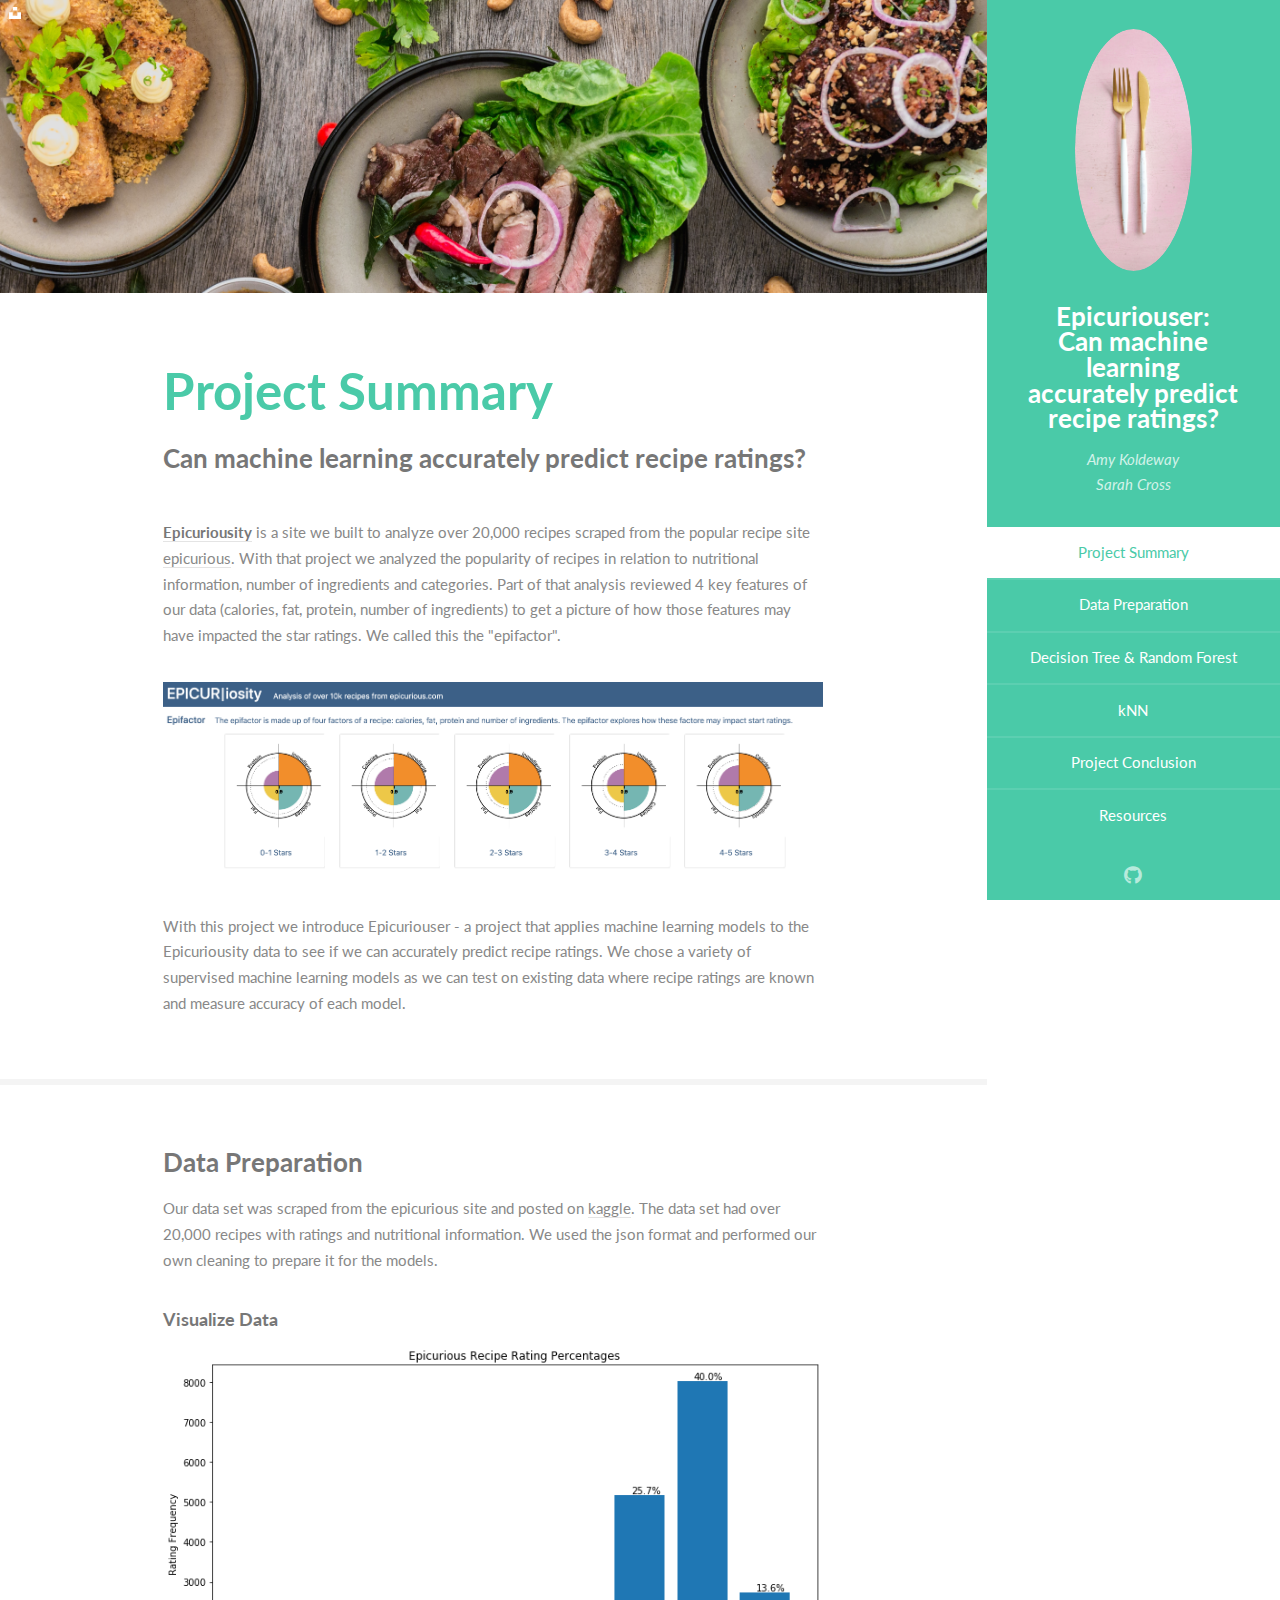
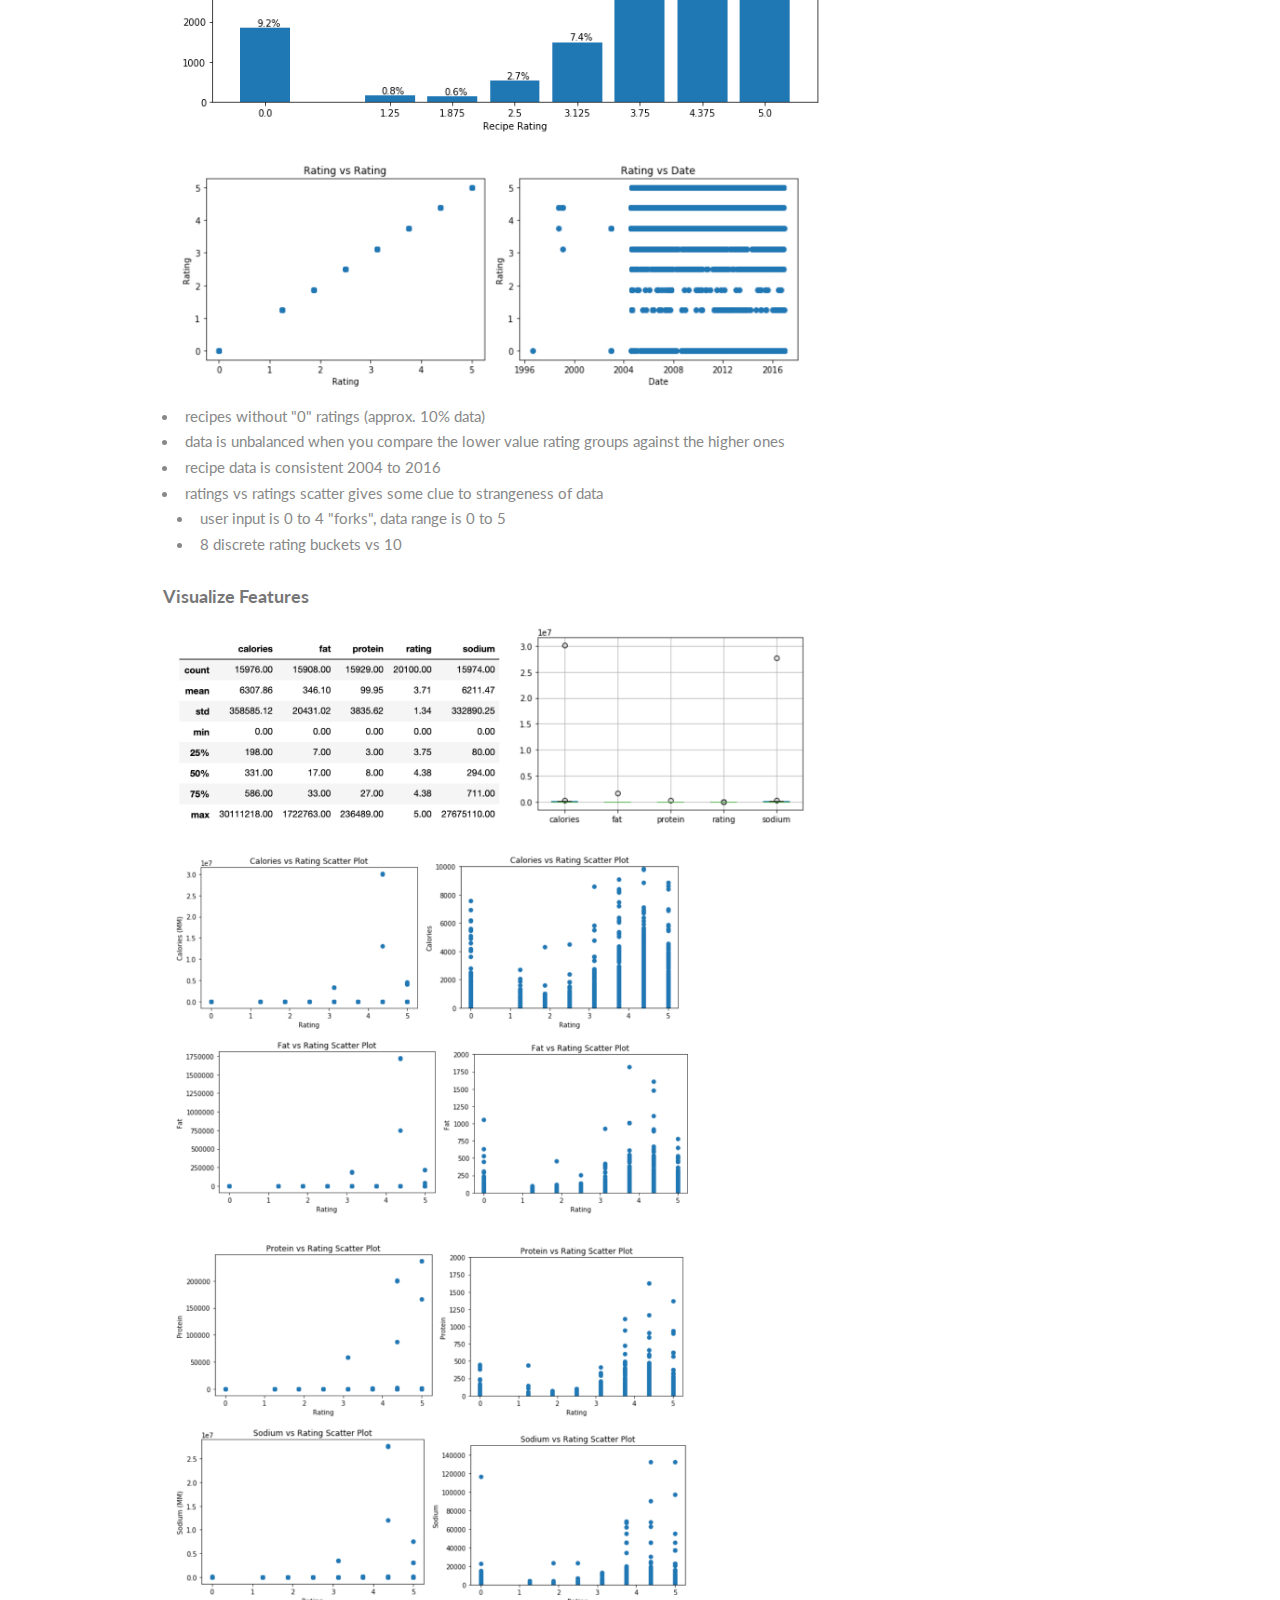
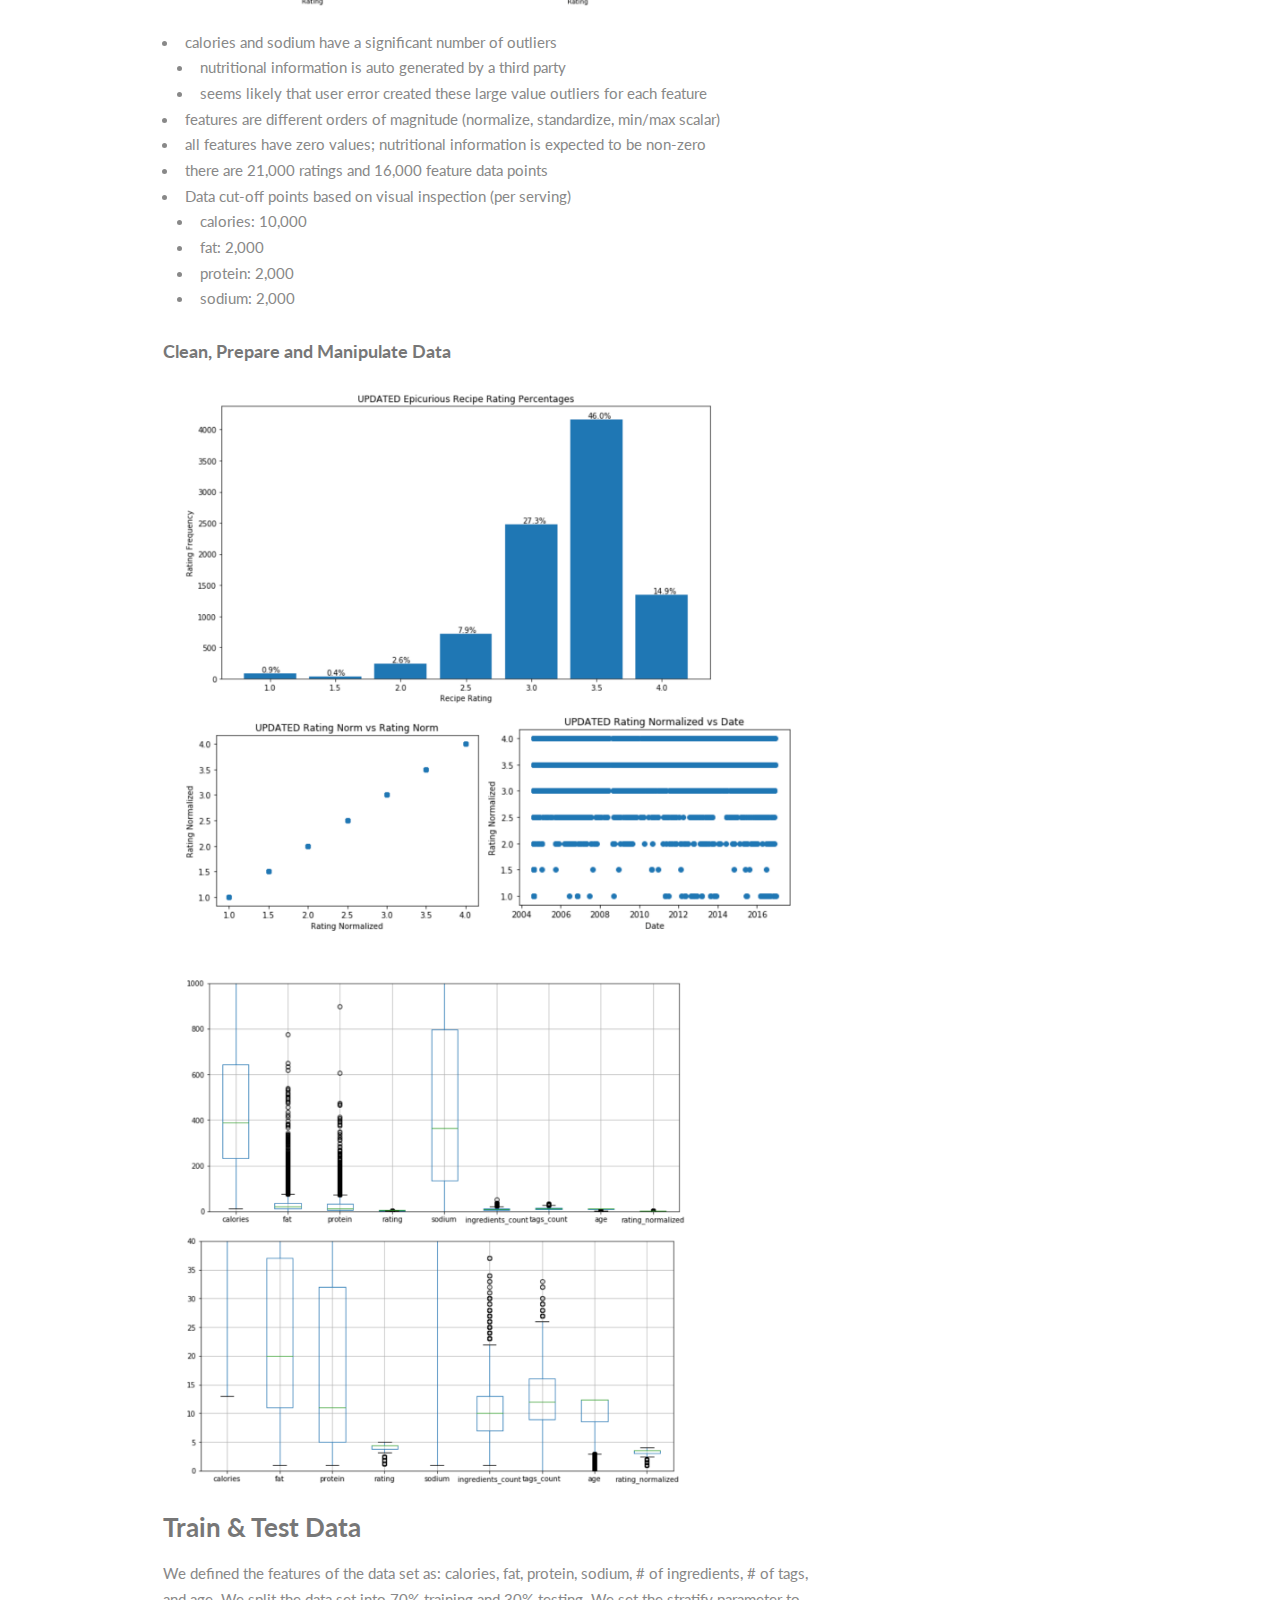
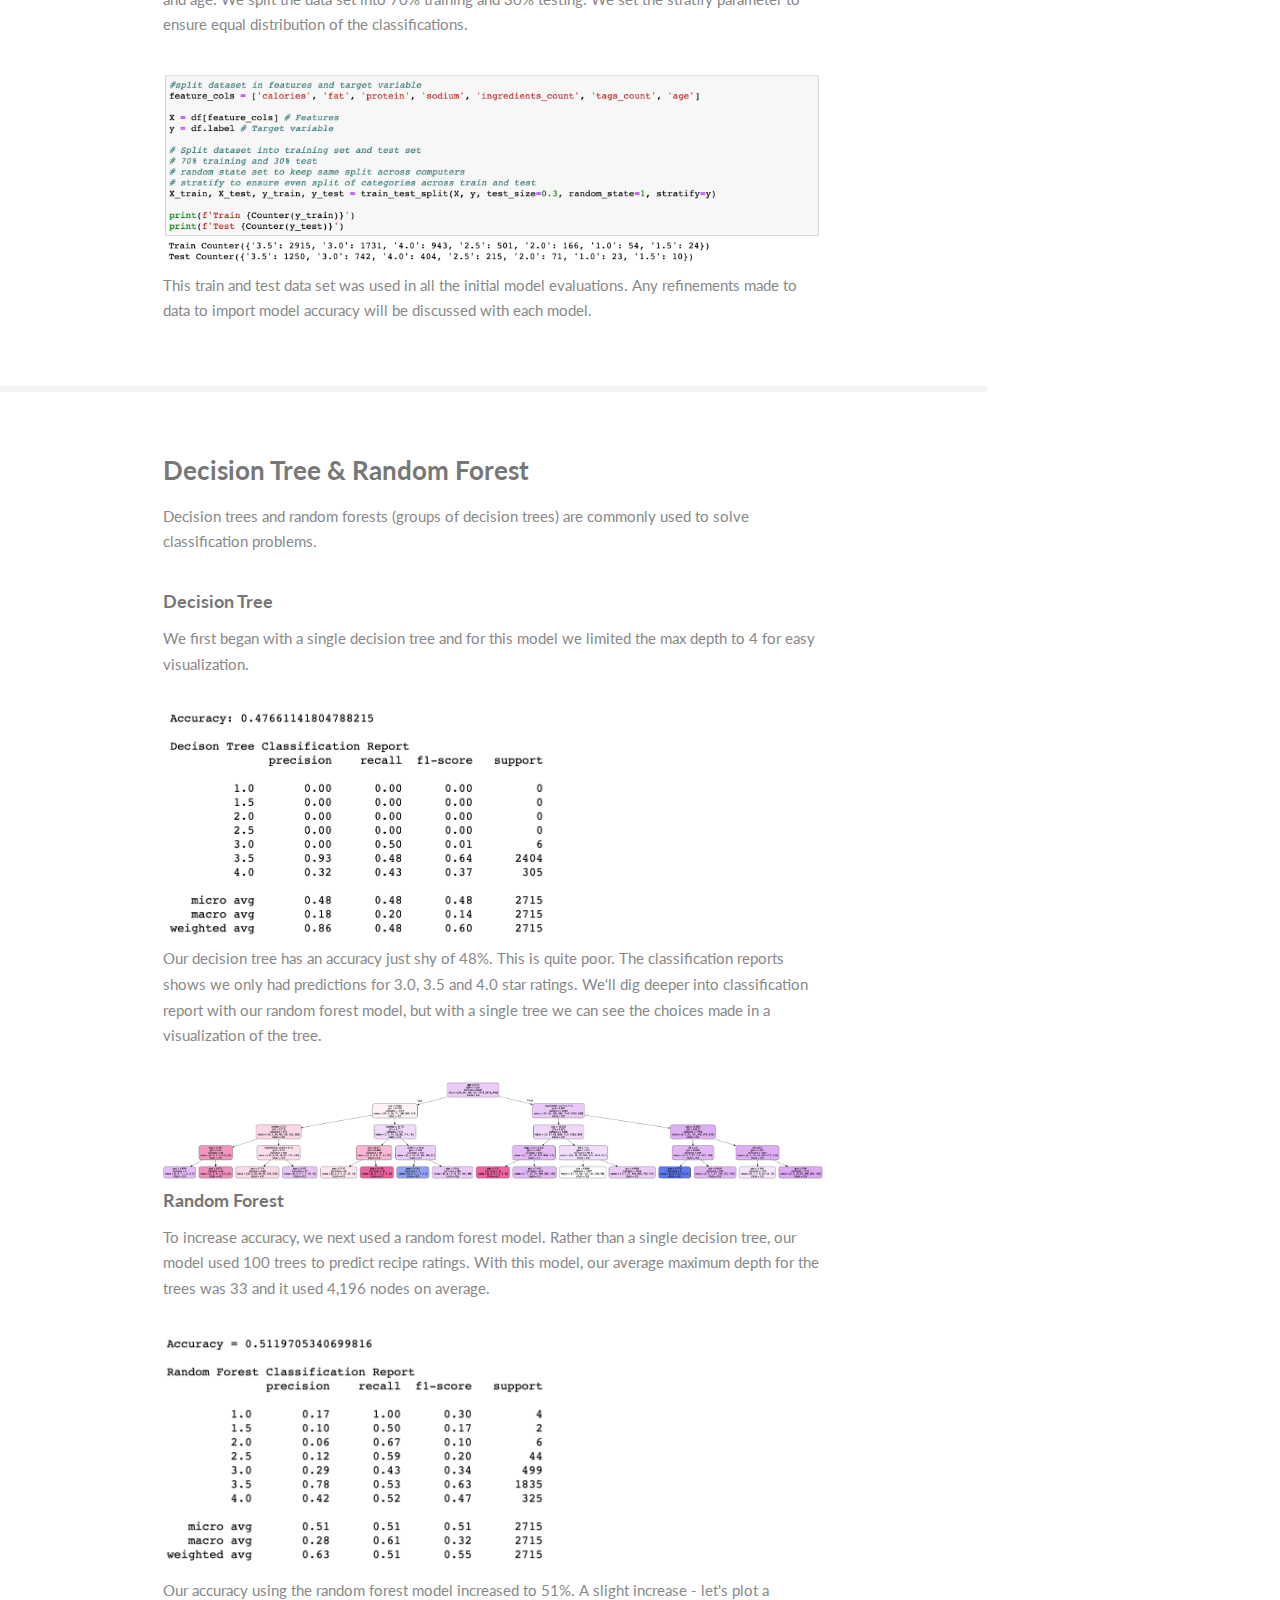
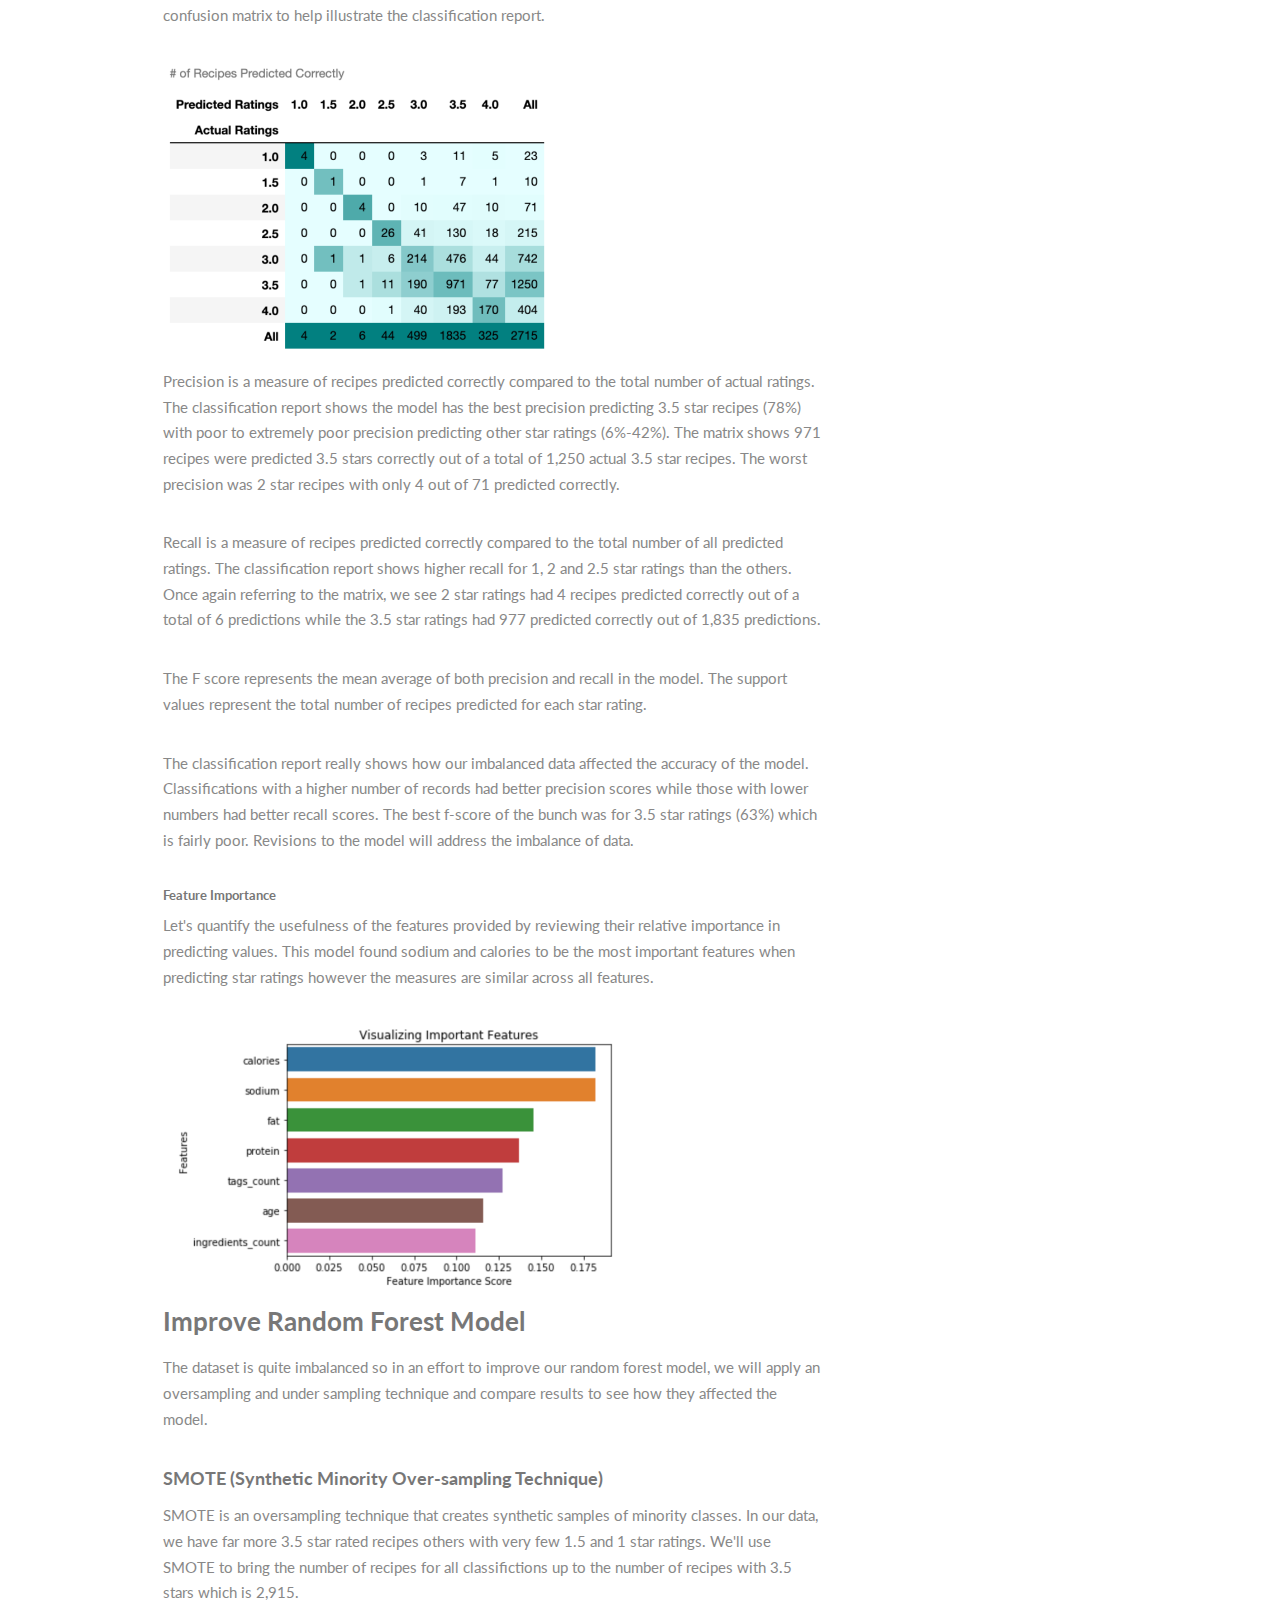
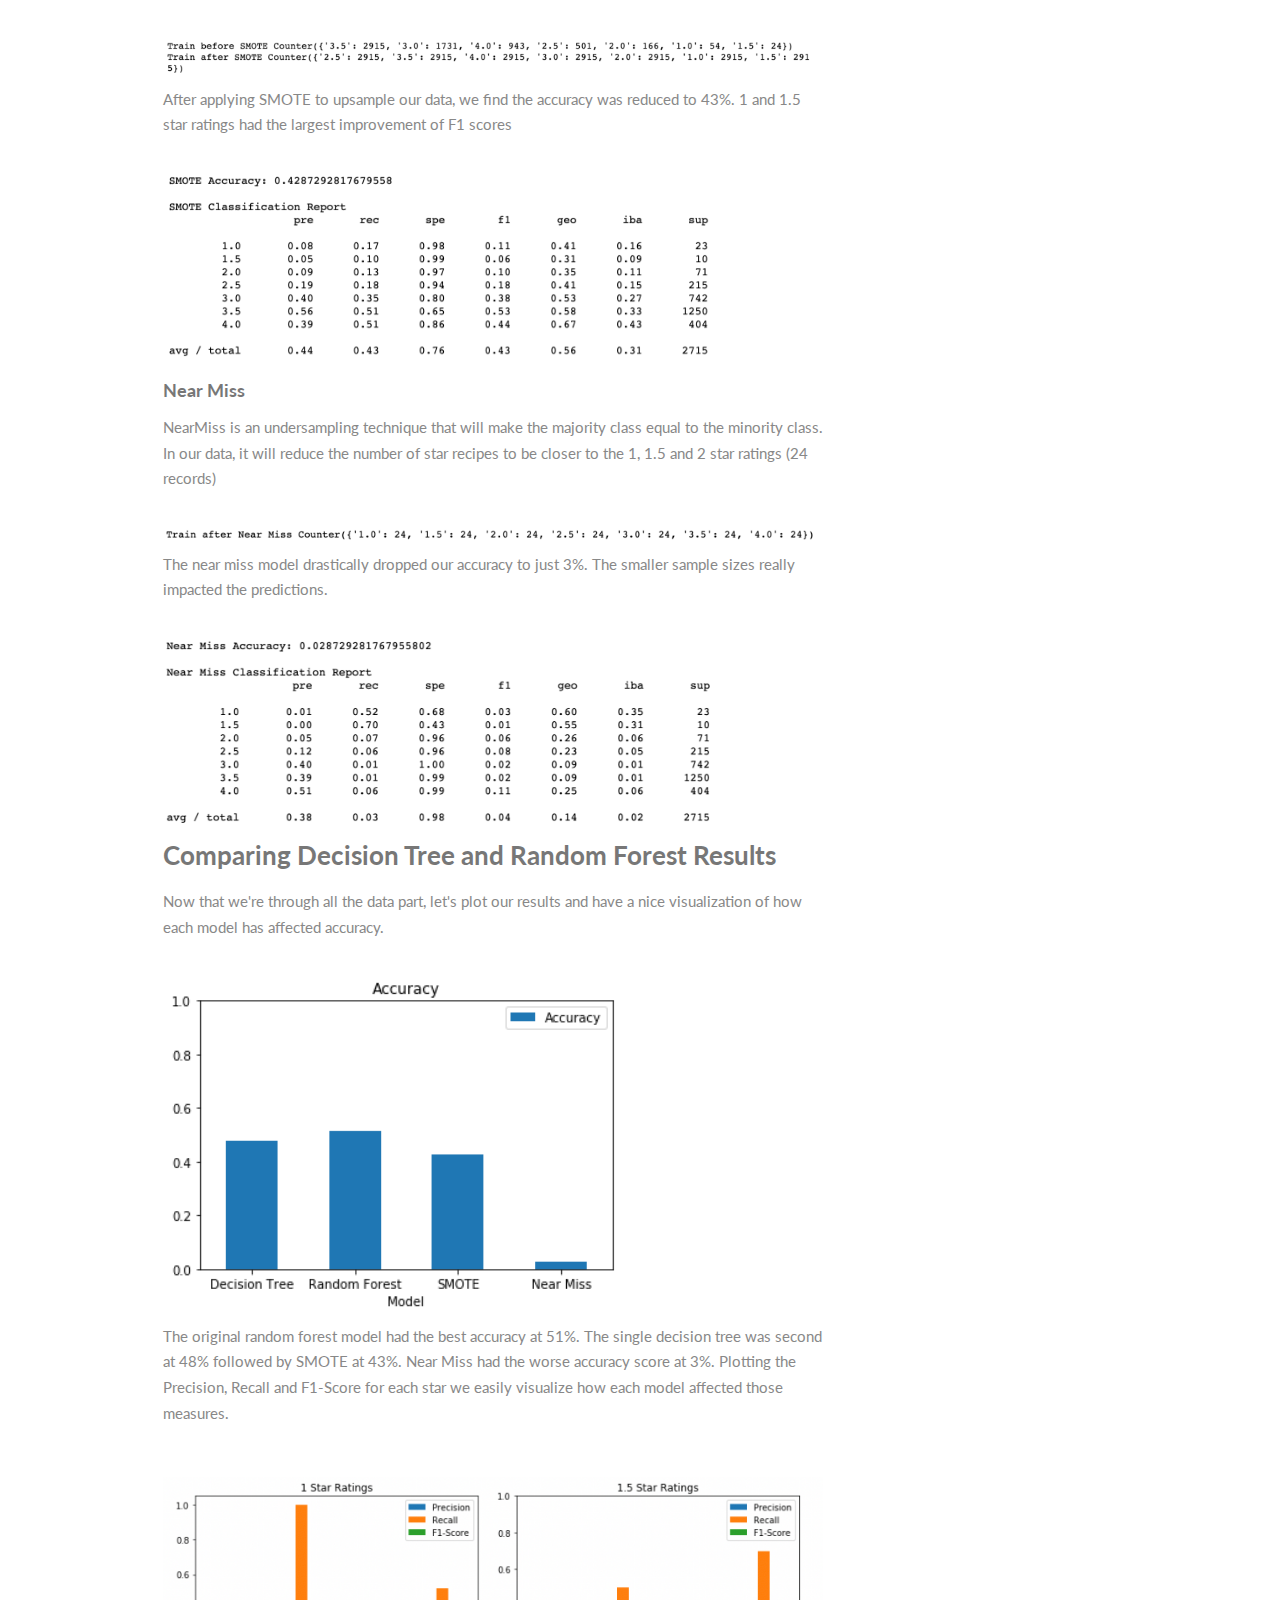
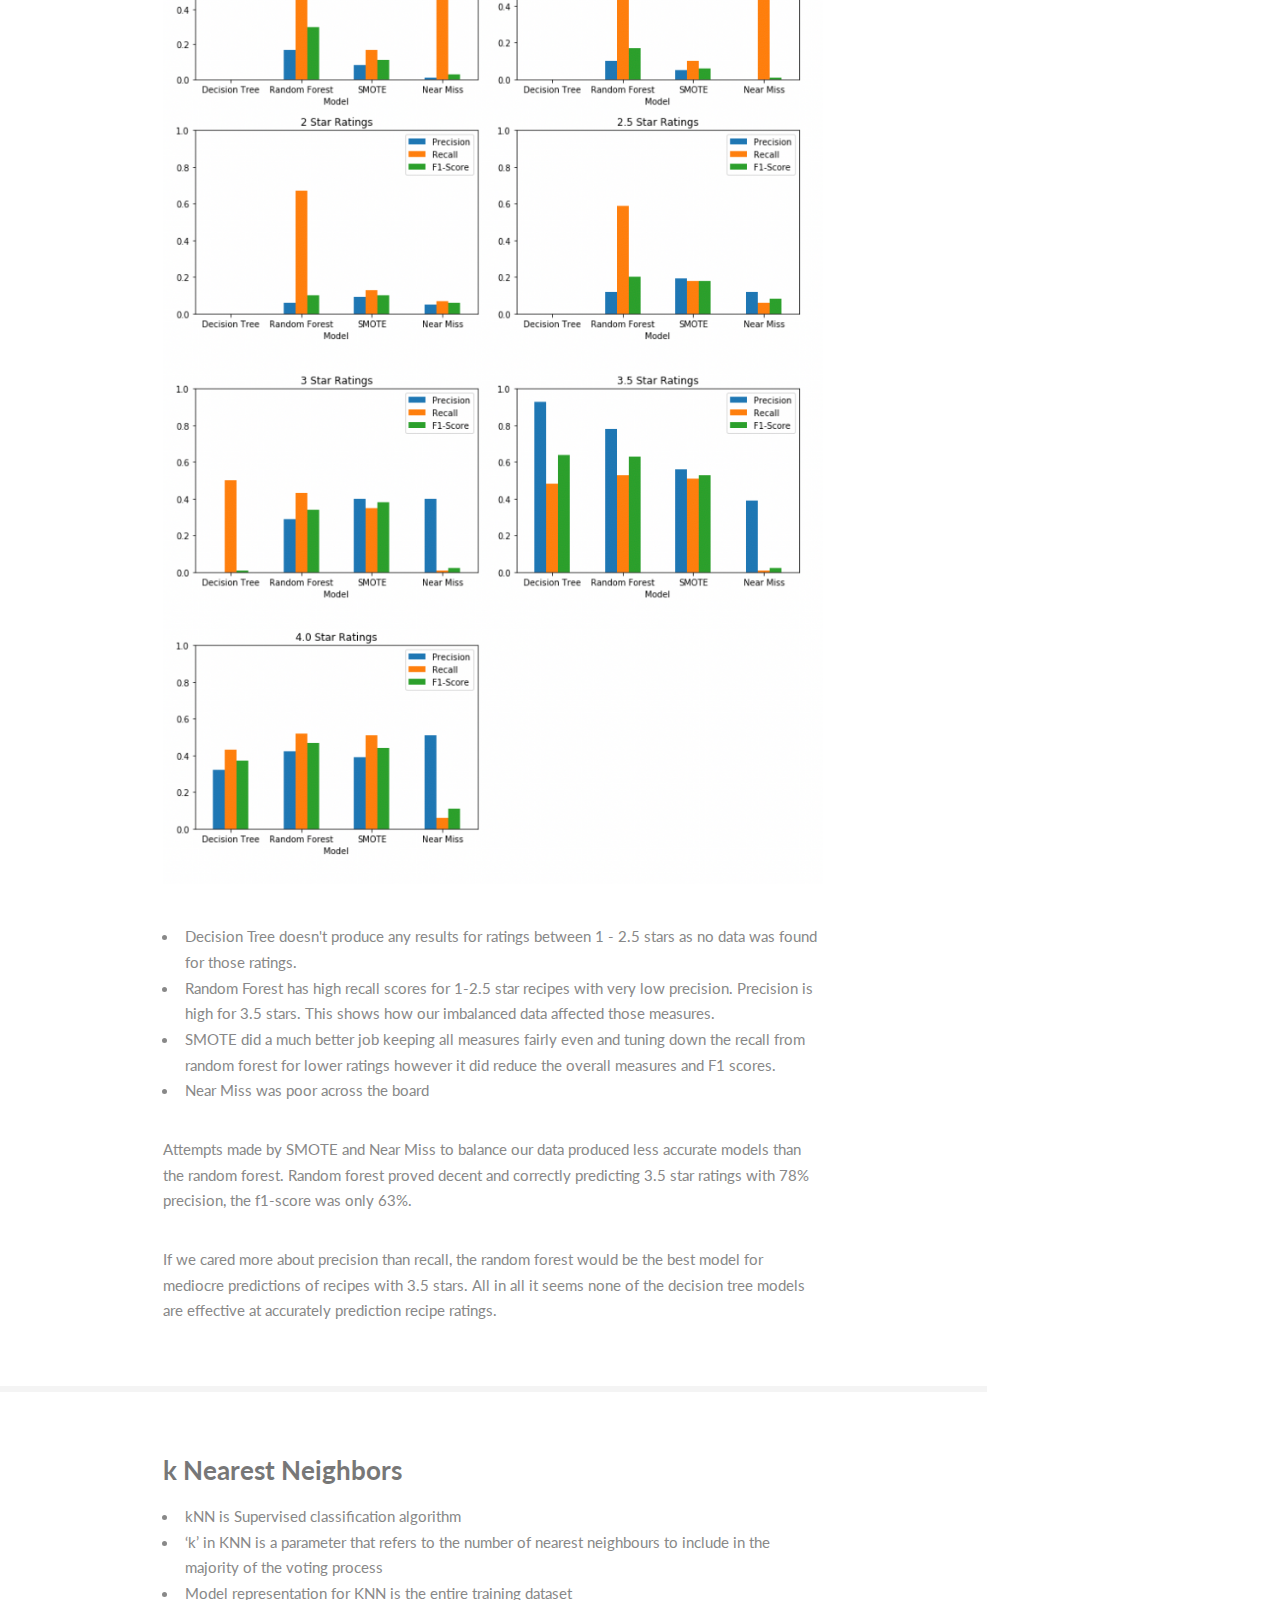
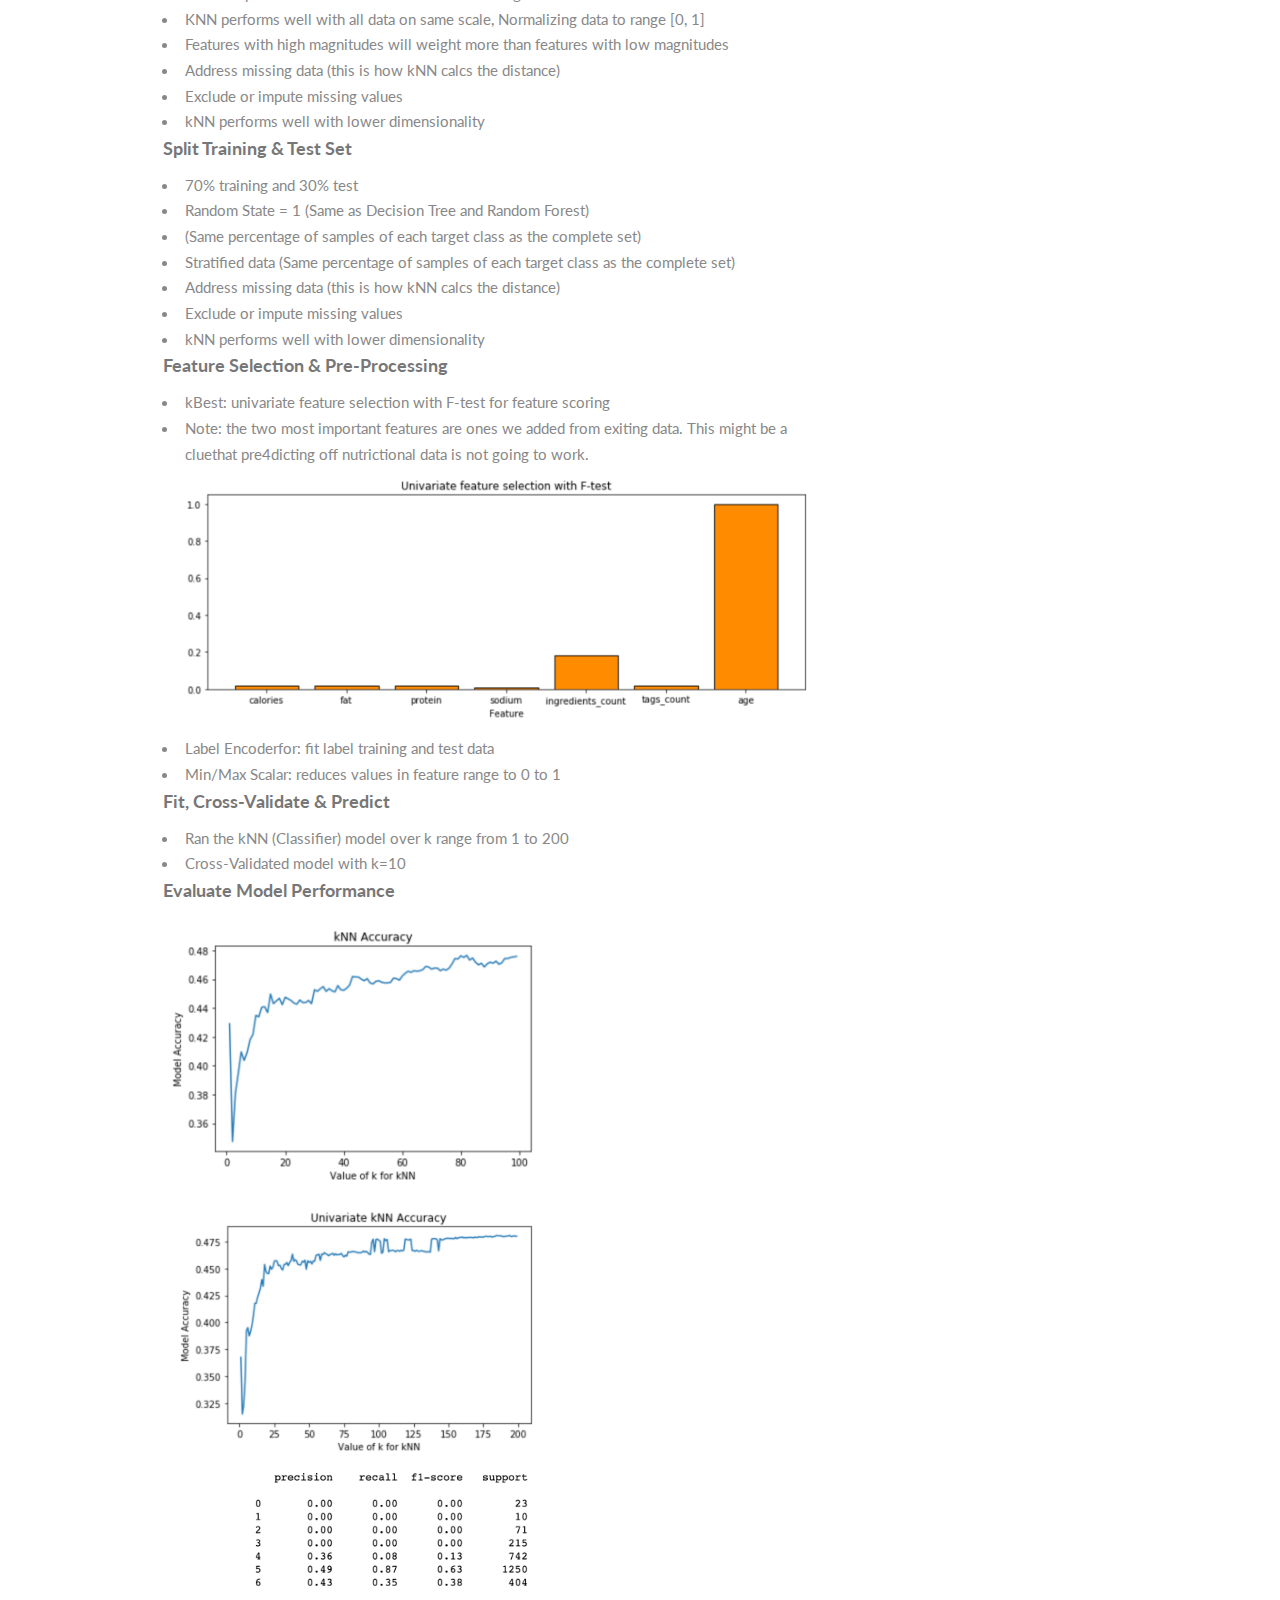
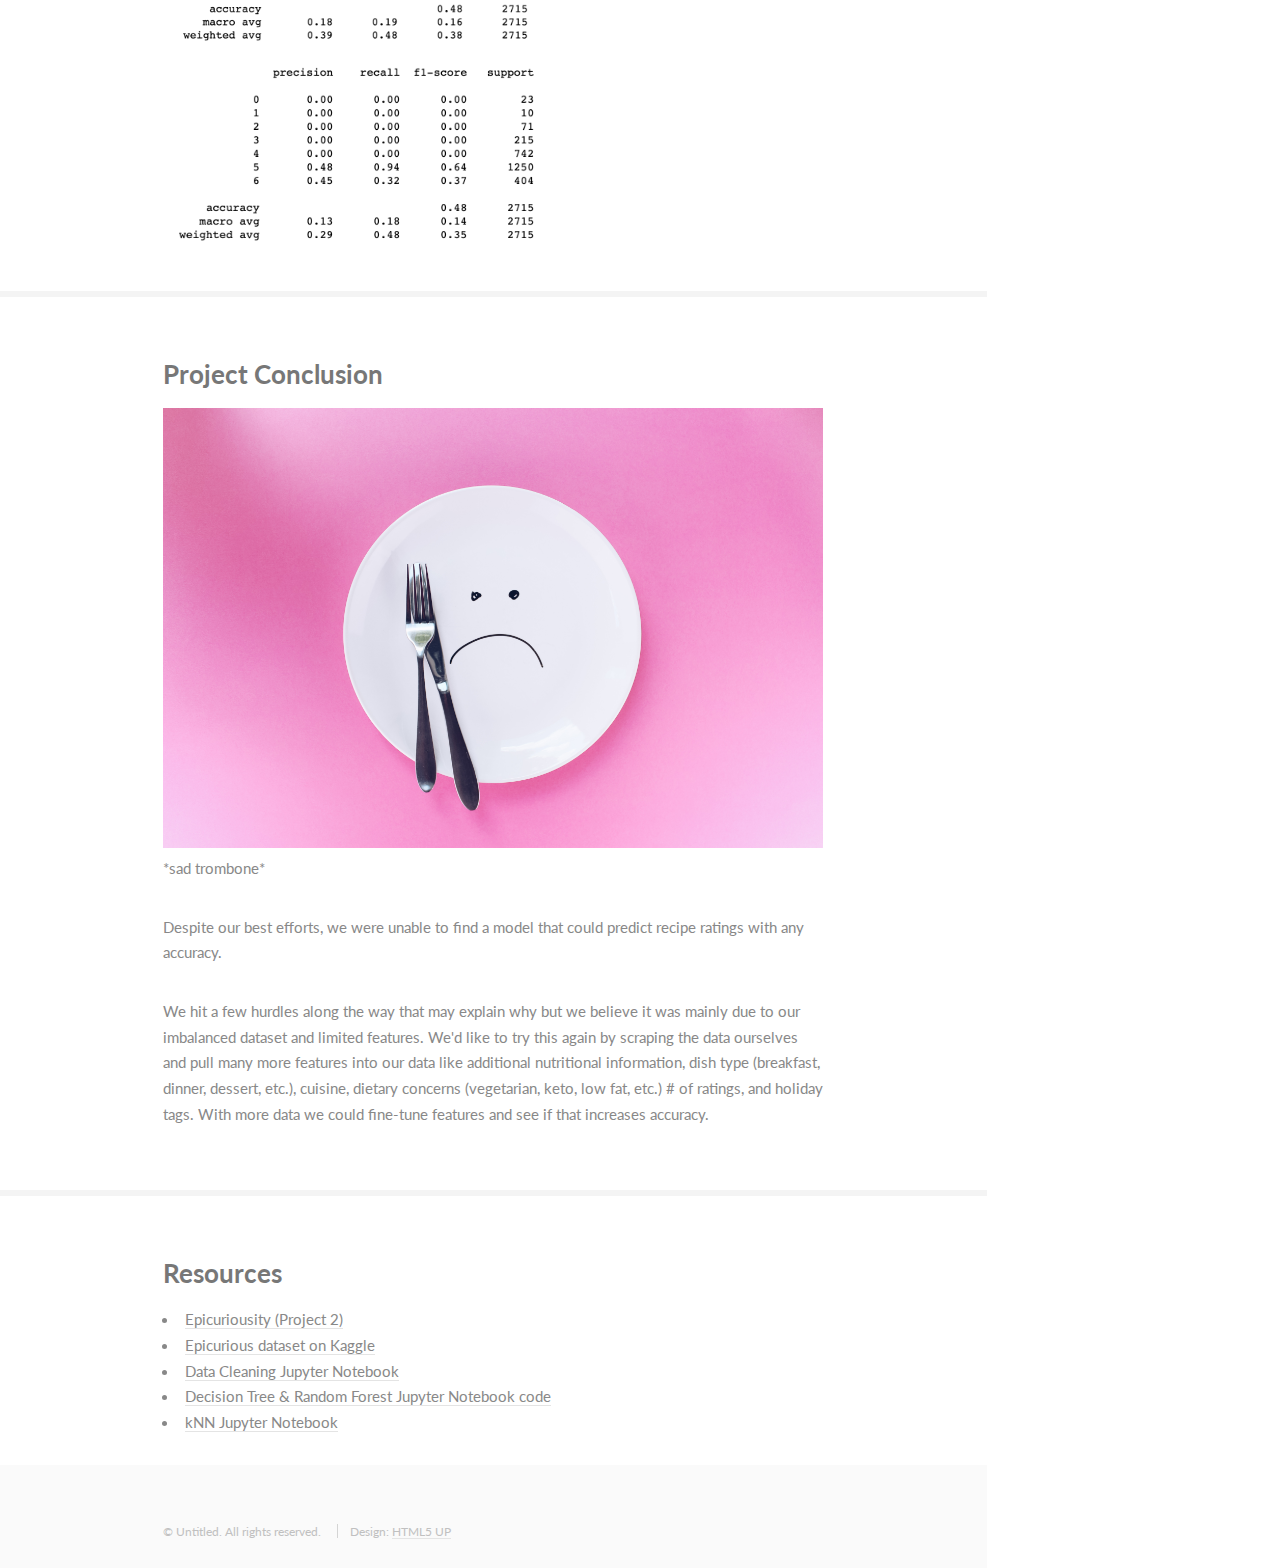
==== epicuriouser-site/index.html @ d3e2ceab "Add files via upload" ====
<!DOCTYPE HTML>
<!--
    Read Only by HTML5 UP
    html5up.net | @ajlkn
    Free for personal and commercial use under the CCA 3.0 license (html5up.net/license)
-->
<html>

<head>
    <title>Epicuriouser</title>
    <meta charset="utf-8" />
    <meta name="viewport" content="width=device-width, initial-scale=1, user-scalable=no" />
    <link rel="stylesheet" href="assets/css/main.css" />
</head>

<body class="is-preload">

    <!-- Header -->
    <section id="header">
        <header>
            <!-- <span class="image avatar"><img src="images/avatar.jpg" alt="" /></span> -->
            <span class="image avatar"><img src="images/david-billings-NID5iadR7RE-unsplash.jpg" alt="" /></span>
            <h1>Epicuriouser:<br>Can machine learning<br>accurately predict recipe ratings?</h1>
            <!-- <h1 id="logo"><a href="#">Amy Koldeway<br>Sarah Cross</a></h1> -->
            <p>Amy Koldeway<br>Sarah Cross</p>
        </header>
        <nav id="nav">
            <ul>
                <li><a href="#one" class="active">Project Summary</a></li>
                <li><a href="#two">Data Preparation</a></li>
                <li><a href="#three">Decision Tree & Random Forest</a></li>
                <li><a href="#four">kNN</a></li>
                <li><a href="#five">Project Conclusion</a></li>
                <li><a href="#six">Resources</a></li>
            </ul>
        </nav>
        <footer>
            <ul class="icons">
                <!-- <li><a href="#" class="icon brands fa-twitter"><span class="label">Twitter</span></a></li>
                        <li><a href="#" class="icon brands fa-facebook-f"><span class="label">Facebook</span></a></li>
                        <li><a href="#" class="icon brands fa-instagram"><span class="label">Instagram</span></a></li> -->
                <li><a href="#" class="icon brands fa-github"><span class="label">Github</span></a></li>
            </ul>
        </footer>
    </section>

    <!-- Wrapper -->
    <div id="wrapper">

        <!-- Main -->
        <div id="main">

            <!-- One -->
            <section id="one">
                <div class="image main" data-position="center">
                    <!-- <img src="images/banner.jpg" alt="" /> -->
                    <img src="images/lily-banse--YHSwy6uqvk-unsplash.jpg" alt="" />
                    <a style="background-color:black;color:white;text-decoration:none;padding:4px 6px;font-family:-apple-system, BlinkMacSystemFont, &quot;San Francisco&quot;, &quot;Helvetica Neue&quot;, Helvetica, Ubuntu, Roboto, Noto, &quot;Segoe UI&quot;, Arial, sans-serif;font-size:12px;font-weight:bold;line-height:1.2;display:inline-block;border-radius:3px"
                        href="https://unsplash.com/@lvnatikk?utm_medium=referral&amp;utm_campaign=photographer-credit&amp;utm_content=creditBadge"
                        target="_blank" rel="noopener noreferrer"
                        title="Download free do whatever you want high-resolution photos from Lily Banse"><span
                            style="display:inline-block;padding:2px 3px"><svg xmlns="http://www.w3.org/2000/svg"
                                style="height:12px;width:auto;position:relative;vertical-align:middle;top:-2px;fill:white"
                                viewBox="0 0 32 32">
                                <title>unsplash-logo</title>
                                <path d="M10 9V0h12v9H10zm12 5h10v18H0V14h10v9h12v-9z"></path>
                            </svg></span><span style="display:inline-block;padding:2px 3px">Lily Banse</span></a>
                </div>
                <div class="container">
                    <header class="major">
                        <h2>Project Summary</h2>
                        <p>Can machine learning accurately predict recipe ratings?</p>
                    </header>
                    <p><b><a href="https://epi-plus.herokuapp.com/" target="_blank">Epicuriousity</a></b> is a site we
                        built to
                        analyze over 20,000 recipes scraped from the popular recipe site <a
                            href="https://www.epicurious.com/" target="_blank">epicurious</a>. With that project we
                        analyzed the popularity of recipes in relation to nutritional information,
                        number of ingredients and categories. Part of that analysis reviewed 4 key features of our data
                        (calories, fat, protein, number of ingredients) to get a picture of how those features may have
                        impacted the star ratings. We called this the "epifactor".
                    </p>
                    <p>
                        <img src="images/epifactor.png" alt="" width="100%" /></p>
                    <p>With this project we introduce Epicuriouser - a project that applies machine learning models to
                        the Epicuriousity data to see if we can accurately predict recipe ratings. We chose a variety of
                        supervised machine learning models as we can test on existing data where recipe ratings are
                        known and measure accuracy of each model.
                    </p>
                </div>
            </section>

            <!-- Two -->
            <section id="two">
                <div class="container">
                    <h3>Data Preparation</h3>
                    <p>Our data set was scraped from the epicurious site and posted on <a
                            href="https://www.kaggle.com/hugodarwood/epirecipes" target="_blank">kaggle</a>. The data
                        set had over 20,000 recipes with ratings and nutritional information. We used the json format
                        and performed our own cleaning to prepare it for the models.</p>
                    <h4>Visualize Data</h4>
                    <img src="images/viz-data-1.png" alt="" width="100%" />
                    <img src="images/viz-data-2.png" alt="" width="100%" />
                    <div>
                        <ul>
                            <li>recipes without "0" ratings (approx. 10% data)</li>
                            <li>data is unbalanced when you compare the lower value rating groups against the higher
                                ones
                            </li>
                            <li>recipe data is consistent 2004 to 2016</li>
                            <li>ratings vs ratings scatter gives some clue to strangeness of data</li>
                            <ul>
                                <li>user input is 0 to 4 "forks", data range is 0 to 5</li>
                                <li>8 discrete rating buckets vs 10</li>
                            </ul>

                        </ul>
                    </div>
                    <br>
                    <h4>Visualize Features</h4>
                    <img src="images/viz-data-3.png" alt="" width="100%" />
                    <div>
                        <ul>
                            <li>calories and sodium have a significant number of outliers</li>
                            <ul>
                                <li>nutritional information is auto generated by a third party</li>
                                <li>seems likely that user error created these large value outliers for each feature
                                </li>
                            </ul>
                            <li>features are different orders of magnitude (normalize, standardize, min/max scalar)</li>
                            <li>all features have zero values; nutritional information is expected to be non-zero</li>
                            <li>there are 21,000 ratings and 16,000 feature data points</li>
                            <li>Data cut-off points based on visual inspection (per serving)</li>
                            <ul>
                                <li>calories: 10,000</li>
                                <li>fat: 2,000</li>
                                <li>protein: 2,000</li>
                                <li>sodium: 2,000</li>
                            </ul>
                        </ul>
                    </div>
                    <br>
                    <h4>Clean, Prepare and Manipulate Data</h4>
                    <img src="images/viz-data-4.png" alt="" width="100%" />

                    <h3>Train & Test Data</h3>
                    <p>We defined the features of the data set as: calories, fat, protein, sodium, # of ingredients, #
                        of tags, and age. We split the data set into 70% training and 30% testing. We set the stratify
                        parameter to ensure equal distribution of the classifications.</p>
                    <img src="images/train-test-data.png" alt="" width="100%" />
                    <p>This train and test data set was used in all the initial model evaluations. Any refinements made
                        to data to import model accuracy will be discussed with each model.</p>
                </div>
            </section>

            <!-- Three -->
            <section id="three">
                <div class="container">
                    <h3>Decision Tree & Random Forest</h3>
                    <p>Decision trees and random forests (groups of decision trees) are commonly used to solve
                        classification problems. </p>
                    <h4>Decision Tree</h4>
                    <p>
                        We first began with a single decision tree and for this model we
                        limited the max depth to 4 for easy visualization.</p>
                    <img src="images/class-report-dt.png" alt="" width="60%" />
                    <p>
                        Our decision tree has an accuracy just shy of 48%. This is quite poor. The classification reports
                        shows we
                        only had predictions for 3.0, 3.5 and 4.0 star ratings. We'll dig deeper into classification
                        report with our random forest model, but with a single tree we can see the choices made in a
                        visualization of the tree.
                    </p>
                    <img src="images/decision-tree-viz.png" alt="" width="100%" />
                    <br>
                    <h4>Random Forest</h4>
                    <p>To increase accuracy, we next used a random forest model. Rather than a single decision tree, our
                        model used 100 trees to predict recipe ratings. With this model, our average maximum depth for
                        the trees was 33 and it used 4,196 nodes on average. </p>
                    <img src="images/class-report-rf.png" alt="" width="60%" />
                    <p>Our accuracy using the random forest model increased to 51%. A slight increase - let's plot a
                        confusion matrix to help illustrate the classification report.</p>
                    <img src="images/matrix-rf.png" alt="" width="60%" />

                    <p>
                        Precision is a measure of recipes predicted correctly compared to the total number of actual
                        ratings. The classification report shows the model has the best precision predicting 3.5 star
                        recipes (78%) with poor to extremely poor precision predicting other star ratings (6%-42%). The
                        matrix shows 971 recipes were predicted 3.5 stars correctly out of a total of 1,250 actual 3.5
                        star recipes. The worst precision was 2 star recipes with only 4 out of 71 predicted correctly.
                    </p>
                    <p>
                        Recall is a measure of recipes predicted correctly compared to the total number of all predicted
                        ratings. The classification report shows higher recall for 1, 2 and 2.5 star ratings than the
                        others. Once again referring to the matrix, we see 2 star ratings had 4 recipes predicted
                        correctly out of a total of 6 predictions while the 3.5 star ratings had 977 predicted correctly
                        out of 1,835 predictions.
                    </p>
                    <p>
                        The F score represents the mean average of both precision and recall in the model. The support
                        values represent the total number of recipes predicted for each star rating.
                    </p>
                    <p>
                        The classification report really shows how our imbalanced data affected the accuracy of the
                        model. Classifications with a higher number of records had better precision scores while those
                        with lower numbers had better recall scores. The best f-score of the bunch was for 3.5 star
                        ratings (63%) which is fairly poor. Revisions to the model will address the imbalance of data.
                    </p>
                    <h5>Feature Importance</h5>
                    <p>
                        Let's quantify the usefulness of the features provided by reviewing their relative importance
                        in predicting values. This model found sodium and calories to be the most important features
                        when predicting star ratings however the measures are similar across all features.
                    </p>
                    <img src="images/feature-importance-rf.png" alt="" width="70%" />
                    <h3>Improve Random Forest Model</h3>
                    <p>The dataset is quite imbalanced so in an effort to improve our random forest model, we will apply
                        an oversampling and under sampling technique and compare results to see how they affected the
                        model.</p>
                    <h4>SMOTE (Synthetic Minority Over-sampling Technique)</h4>
                    <p>SMOTE is an oversampling technique that creates synthetic samples of minority classes. In our
                        data, we have far more 3.5 star rated recipes others with very few 1.5 and 1 star ratings. We'll
                        use SMOTE to bring the number of recipes for all classifictions up to the number of recipes with
                        3.5 stars which is 2,915.</p>
                    <img src="images/train-after-smote.png" alt="" width="100%" />
                    <p>After applying SMOTE to upsample our data, we find the accuracy was reduced to 43%. 1 and 1.5
                        star ratings had the largest improvement of F1 scores</p>
                    <img src="images/class-report-smt.png" alt="" width="85%" />
                    <h4>Near Miss</h4>
                    <p>NearMiss is an undersampling technique that will make the majority class equal to the minority
                        class. In our data, it will reduce the number of star recipes to be closer to the 1, 1.5 and 2
                        star ratings (24 records)</p>
                    <img src="images/train-after-nearmiss.png" alt="" width="100%" />
                    <p>The near miss model drastically dropped our accuracy to just 3%. The smaller sample sizes really
                        impacted the predictions.</p>
                    <img src="images/class-report-nm.png" alt="" width="85%" />
                    <h3>Comparing Decision Tree and Random Forest Results</h3>
                    <p>Now that we're through all the data part, let's plot our results and have a nice visualization of
                        how each model has affected accuracy.</p>
                    <img src="images/viz-rf-results-accuracy.png" alt="" width="70%" />
                    <p>The original random forest model had the best accuracy at 51%. The single decision tree was
                        second at 48% followed by SMOTE at 43%. Near Miss had the worse accuracy score at 3%. Plotting
                        the Precision, Recall
                        and F1-Score for each star we easily visualize how each model affected those measures.</p>

                    <img src="images/viz-rf-results-stars.png" alt="" width="100%" />
                    <p>
                        <ul>
                            <li>Decision Tree doesn't produce any results for ratings between 1 - 2.5 stars as no data
                                was found for those ratings.</li>
                            <li>Random Forest has high recall scores for 1-2.5 star recipes with very low precision.
                                Precision is high for 3.5 stars. This shows how our imbalanced data affected those
                                measures.</li>
                            <li>SMOTE did a much better job keeping all measures fairly even and tuning down the recall
                                from random forest for lower ratings however it did reduce the overall measures and F1
                                scores.</li>
                            <li>Near Miss was poor across the board</li>
                        </ul>
                    </p>
                    <p>Attempts made by SMOTE and Near Miss to balance our data produced less accurate models than the
                        random forest. Random forest proved decent and correctly predicting 3.5 star ratings with 78%
                        precision, the f1-score was only 63%.</p>
                    <p>If we cared more about precision than recall, the random forest would be the best model for
                        mediocre predictions of recipes with 3.5 stars. All in all it seems none of the decision tree
                        models are effective at accurately prediction recipe ratings.</p>
                </div>
            </section>

<!-- Four-->
<section id="four">
    <div class="container">
        <h3>k Nearest Neighbors</h3>

        <ul>
			<li>kNN is Supervised classification algorithm </li>
			<li>‘k’ in KNN is a parameter that refers to the number of nearest neighbours to include in the majority of the voting process </li>
            <li>Model representation for KNN is the entire training dataset </li>
            <li>KNN performs well with all data on same scale, Normalizing data to range [0, 1] </li>
            <li>Features with high magnitudes will weight more than features with low magnitudes </li>
            <li>Address missing data (this is how kNN calcs the distance) </li>
            <li>Exclude or impute missing values </li>
            <li>kNN performs well with lower dimensionality </li>
        </ul>

		<h4>Split Training & Test Set</h4>
		<ul>
            <li>70% training and 30% test</li>
            <li>Random State = 1 (Same as Decision Tree and Random Forest)</li>
            <li>(Same percentage of samples of each target class as the complete set)</li>
            <li>Stratified data (Same percentage of samples of each target class as the complete set)</li>
            <li>Address missing data (this is how kNN calcs the distance) </li>
            <li>Exclude or impute missing values </li>
            <li>kNN performs well with lower dimensionality </li>
		</ul>
		
		<h4>Feature Selection & Pre-Processing</h4>
		<ul>
			<li>kBest: univariate feature selection with F-test for feature scoring</li>
			<li>Note: the two most important features are ones we added from exiting data. This might be a cluethat pre4dicting off nutrictional data is not going to work.</li>

			<img src="images/feature_selection.png" alt="" width="100%" />
            <li>Label Encoderfor: fit label training and test data</li>
            <li>Min/Max Scalar: reduces values in feature range to 0 to 1</li>
		</ul>

		<h4>Fit, Cross-Validate & Predict</h4>
		<ul>
			<li>Ran the kNN (Classifier) model over k range from 1 to 200</li>
            <li>Cross-Validated model with k=10</li>
		</ul>

		<h4>Evaluate Model Performance</h4>

		<img src="images/kNN_Accuracy.png" alt="" width="60%" />
		<img src="images/kNN_Accuracy_Univariate.png" alt="" width="60%" />

		<img src="images/kNN_Matrix.png" alt="" width="60%" />
		<img src="images/kNN_Matrix_Univariate.png" alt="" width="60%" />

    </div>
</section>

            <!-- Five -->
            <section id="five">
                <div class="container">
                    <h3>Project Conclusion</h3>
                    <img src="images/thought-catalog-fnztlIb52gU-unsplash.jpg" alt="" width="100%" />
                    <p>*sad trombone*</p>
                    <p>Despite our best efforts, we were unable to find a model that could predict recipe ratings with
                        any accuracy.</p>
                    <p>We hit a few hurdles along the way that may explain why but we believe it was mainly due to our
                        imbalanced dataset and limited features. We'd like to try this again by scraping the data
                        ourselves and pull many more features into our data like additional nutritional information,
                        dish type (breakfast, dinner, dessert, etc.), cuisine, dietary concerns (vegetarian, keto, low
                        fat, etc.) # of ratings, and holiday tags. With more data we could fine-tune features and see if
                        that increases accuracy.
                    </p>
                </div>
            </section>
            <!-- Six -->
            <section id="six">
                <div class="container">
                    <h3>Resources</h3>
                    <ul>
                        <li><a href="https://epi-plus.herokuapp.com/" target="_blank">Epicuriousity (Project 2)</a></li>
                        <li><a href="https://www.kaggle.com/hugodarwood/epirecipes" target="_blank">Epicurious dataset on Kaggle</a></li>
                        <li><a href="" target="_blank">Data Cleaning Jupyter Notebook</a></li>
                        <li><a href="ML-RandomForestScript.html" target="_blank">Decision Tree & Random Forest Jupyter Notebook code</a></li>
                        <li><a href="" target="_blank">kNN Jupyter Notebook</a></li>
                    </ul>

                </div>
            </section>
            

        </div>

        <!-- Footer -->
        <section id="footer">
            <div class="container">
                <ul class="copyright">
                    <li>&copy; Untitled. All rights reserved.</li>
                    <li>Design: <a href="http://html5up.net">HTML5 UP</a></li>
                </ul>
            </div>
        </section>

    </div>

    <!-- Scripts -->
    <script src="assets/js/jquery.min.js"></script>
    <script src="assets/js/jquery.scrollex.min.js"></script>
    <script src="assets/js/jquery.scrolly.min.js"></script>
    <script src="assets/js/browser.min.js"></script>
    <script src="assets/js/breakpoints.min.js"></script>
    <script src="assets/js/util.js"></script>
    <script src="assets/js/main.js"></script>

</body>

</html>
---- epicuriouser-site/assets/css/main.css ----
@import url("fontawesome-all.min.css");
@import url("https://fonts.googleapis.com/css?family=Lato:400,400italic,700,700italic|Source+Code+Pro:400");

/*
	Read Only by HTML5 UP
	html5up.net | @ajlkn
	Free for personal and commercial use under the CCA 3.0 license (html5up.net/license)
*/

html, body, div, span, applet, object,
iframe, h1, h2, h3, h4, h5, h6, p, blockquote,
pre, a, abbr, acronym, address, big, cite,
code, del, dfn, em, img, ins, kbd, q, s, samp,
small, strike, strong, sub, sup, tt, var, b,
u, i, center, dl, dt, dd, ol, ul, li, fieldset,
form, label, legend, table, caption, tbody,
tfoot, thead, tr, th, td, article, aside,
canvas, details, embed, figure, figcaption,
footer, header, hgroup, menu, nav, output, ruby,
section, summary, time, mark, audio, video {
	margin: 0;
	padding: 0;
	border: 0;
	font-size: 100%;
	font: inherit;
	vertical-align: baseline;}

article, aside, details, figcaption, figure,
footer, header, hgroup, menu, nav, section {
	display: block;}

body {
	line-height: 1;
}

ol, ul {
	list-style: none;
}

blockquote, q {
	quotes: none;
}

	blockquote:before, blockquote:after, q:before, q:after {
		content: '';
		content: none;
	}

table {
	border-collapse: collapse;
	border-spacing: 0;
}

body {
	-webkit-text-size-adjust: none;
}

mark {
	background-color: transparent;
	color: inherit;
}

input::-moz-focus-inner {
	border: 0;
	padding: 0;
}

input, select, textarea {
	-moz-appearance: none;
	-webkit-appearance: none;
	-ms-appearance: none;
	appearance: none;
}

/* Basic */

	html {
		box-sizing: border-box;
	}

	*, *:before, *:after {
		box-sizing: inherit;
	}

	body {
		background: #fff;
	}

		body.is-preload *, body.is-preload *:before, body.is-preload *:after {
			-moz-animation: none !important;
			-webkit-animation: none !important;
			-ms-animation: none !important;
			animation: none !important;
			-moz-transition: none !important;
			-webkit-transition: none !important;
			-ms-transition: none !important;
			transition: none !important;
		}

	body, input, select, textarea {
		color: #888;
		font-family: "Lato", sans-serif;
		font-size: 16pt;
		font-weight: 400;
		line-height: 1.75em;
	}

	a {
		-moz-transition: color 0.2s ease-in-out, border-color 0.2s ease-in-out;
		-webkit-transition: color 0.2s ease-in-out, border-color 0.2s ease-in-out;
		-ms-transition: color 0.2s ease-in-out, border-color 0.2s ease-in-out;
		transition: color 0.2s ease-in-out, border-color 0.2s ease-in-out;
		border-bottom: solid 1px #e4e4e4;
		color: inherit;
		text-decoration: none;
	}

		a:hover {
			border-bottom-color: transparent;
			color: #4acaa8 !important;
		}

	strong, b {
		color: #777;
		font-weight: 700;
	}

	em, i {
		font-style: italic;
	}

	p {
		margin: 0 0 2.25em 0;
	}

	h1, h2, h3, h4, h5, h6 {
		color: #777;
		font-weight: 700;
		line-height: 1em;
		margin: 0 0 0.5625em 0;
	}

		h1 a, h2 a, h3 a, h4 a, h5 a, h6 a {
			border: 0;
			color: inherit;
			text-decoration: none;
			padding-top: 2.5em;
		}

	h2 {
		font-size: 2em;
		line-height: 1.5em;
	}

	h3 {
		font-size: 1.75em;
		line-height: 1.5em;
	}

	h4 {
		font-size: 1.25em;
		line-height: 1.5em;
	}

	h5 {
		font-size: 0.9em;
		line-height: 1.5em;
	}

	h6 {
		font-size: 0.7em;
		line-height: 1.5em;
	}

	sub {
		font-size: 0.8em;
		position: relative;
		top: 0.5em;
	}

	sup {
		font-size: 0.8em;
		position: relative;
		top: -0.5em;
	}

	hr {
		border: 0;
		border-bottom: solid 2px #f4f4f4;
		margin: 2.25em 0;
	}

		hr.major {
			margin: 3.375em 0;
		}

	blockquote {
		border-left: solid 8px #e4e4e4;
		font-style: italic;
		margin: 0 0 2.25em 0;
		padding: 0.5em 0 0.5em 2em;
	}

	code {
		background: #555;
		border-radius: 5px;
		color: #fff;
		font-family: "Source Code Pro", monospace;
		font-size: 0.9em;
		margin: 0 0.25em;
		padding: 0.25em 0.65em;
	}

	pre {
		font-family: "Source Code Pro", monospace;
		font-size: 0.9em;
		margin: 0 0 2.25em 0;
	}

		pre code {
			-webkit-overflow-scrolling: touch;
			display: block;
			line-height: 1.5em;
			overflow-x: auto;
			padding: 1em 1.5em;
		}

	.align-left {
		text-align: left;
	}

	.align-center {
		text-align: center;
	}

	.align-right {
		text-align: right;
	}

/* Row */

	.row {
		display: flex;
		flex-wrap: wrap;
		box-sizing: border-box;
		align-items: stretch;
	}

		.row > * {
			box-sizing: border-box;
		}

		.row.gtr-uniform > * > :last-child {
			margin-bottom: 0;
		}

		.row.aln-left {
			justify-content: flex-start;
		}

		.row.aln-center {
			justify-content: center;
		}

		.row.aln-right {
			justify-content: flex-end;
		}

		.row.aln-top {
			align-items: flex-start;
		}

		.row.aln-middle {
			align-items: center;
		}

		.row.aln-bottom {
			align-items: flex-end;
		}

		.row > .imp {
			order: -1;
		}

		.row > .col-1 {
			width: 8.33333%;
		}

		.row > .off-1 {
			margin-left: 8.33333%;
		}

		.row > .col-2 {
			width: 16.66667%;
		}

		.row > .off-2 {
			margin-left: 16.66667%;
		}

		.row > .col-3 {
			width: 25%;
		}

		.row > .off-3 {
			margin-left: 25%;
		}

		.row > .col-4 {
			width: 33.33333%;
		}

		.row > .off-4 {
			margin-left: 33.33333%;
		}

		.row > .col-5 {
			width: 41.66667%;
		}

		.row > .off-5 {
			margin-left: 41.66667%;
		}

		.row > .col-6 {
			width: 50%;
		}

		.row > .off-6 {
			margin-left: 50%;
		}

		.row > .col-7 {
			width: 58.33333%;
		}

		.row > .off-7 {
			margin-left: 58.33333%;
		}

		.row > .col-8 {
			width: 66.66667%;
		}

		.row > .off-8 {
			margin-left: 66.66667%;
		}

		.row > .col-9 {
			width: 75%;
		}

		.row > .off-9 {
			margin-left: 75%;
		}

		.row > .col-10 {
			width: 83.33333%;
		}

		.row > .off-10 {
			margin-left: 83.33333%;
		}

		.row > .col-11 {
			width: 91.66667%;
		}

		.row > .off-11 {
			margin-left: 91.66667%;
		}

		.row > .col-12 {
			width: 100%;
		}

		.row > .off-12 {
			margin-left: 100%;
		}

		.row.gtr-0 {
			margin-top: 0;
			margin-left: 0em;
		}

			.row.gtr-0 > * {
				padding: 0 0 0 0em;
			}

			.row.gtr-0.gtr-uniform {
				margin-top: 0em;
			}

				.row.gtr-0.gtr-uniform > * {
					padding-top: 0em;
				}

		.row.gtr-25 {
			margin-top: 0;
			margin-left: -0.5em;
		}

			.row.gtr-25 > * {
				padding: 0 0 0 0.5em;
			}

			.row.gtr-25.gtr-uniform {
				margin-top: -0.5em;
			}

				.row.gtr-25.gtr-uniform > * {
					padding-top: 0.5em;
				}

		.row.gtr-50 {
			margin-top: 0;
			margin-left: -1em;
		}

			.row.gtr-50 > * {
				padding: 0 0 0 1em;
			}

			.row.gtr-50.gtr-uniform {
				margin-top: -1em;
			}

				.row.gtr-50.gtr-uniform > * {
					padding-top: 1em;
				}

		.row {
			margin-top: 0;
			margin-left: -2em;
		}

			.row > * {
				padding: 0 0 0 2em;
			}

			.row.gtr-uniform {
				margin-top: -2em;
			}

				.row.gtr-uniform > * {
					padding-top: 2em;
				}

		.row.gtr-150 {
			margin-top: 0;
			margin-left: -3em;
		}

			.row.gtr-150 > * {
				padding: 0 0 0 3em;
			}

			.row.gtr-150.gtr-uniform {
				margin-top: -3em;
			}

				.row.gtr-150.gtr-uniform > * {
					padding-top: 3em;
				}

		.row.gtr-200 {
			margin-top: 0;
			margin-left: -4em;
		}

			.row.gtr-200 > * {
				padding: 0 0 0 4em;
			}

			.row.gtr-200.gtr-uniform {
				margin-top: -4em;
			}

				.row.gtr-200.gtr-uniform > * {
					padding-top: 4em;
				}

		@media screen and (max-width: 1680px) {

			.row {
				display: flex;
				flex-wrap: wrap;
				box-sizing: border-box;
				align-items: stretch;
			}

				.row > * {
					box-sizing: border-box;
				}

				.row.gtr-uniform > * > :last-child {
					margin-bottom: 0;
				}

				.row.aln-left {
					justify-content: flex-start;
				}

				.row.aln-center {
					justify-content: center;
				}

				.row.aln-right {
					justify-content: flex-end;
				}

				.row.aln-top {
					align-items: flex-start;
				}

				.row.aln-middle {
					align-items: center;
				}

				.row.aln-bottom {
					align-items: flex-end;
				}

				.row > .imp-xlarge {
					order: -1;
				}

				.row > .col-1-xlarge {
					width: 8.33333%;
				}

				.row > .off-1-xlarge {
					margin-left: 8.33333%;
				}

				.row > .col-2-xlarge {
					width: 16.66667%;
				}

				.row > .off-2-xlarge {
					margin-left: 16.66667%;
				}

				.row > .col-3-xlarge {
					width: 25%;
				}

				.row > .off-3-xlarge {
					margin-left: 25%;
				}

				.row > .col-4-xlarge {
					width: 33.33333%;
				}

				.row > .off-4-xlarge {
					margin-left: 33.33333%;
				}

				.row > .col-5-xlarge {
					width: 41.66667%;
				}

				.row > .off-5-xlarge {
					margin-left: 41.66667%;
				}

				.row > .col-6-xlarge {
					width: 50%;
				}

				.row > .off-6-xlarge {
					margin-left: 50%;
				}

				.row > .col-7-xlarge {
					width: 58.33333%;
				}

				.row > .off-7-xlarge {
					margin-left: 58.33333%;
				}

				.row > .col-8-xlarge {
					width: 66.66667%;
				}

				.row > .off-8-xlarge {
					margin-left: 66.66667%;
				}

				.row > .col-9-xlarge {
					width: 75%;
				}

				.row > .off-9-xlarge {
					margin-left: 75%;
				}

				.row > .col-10-xlarge {
					width: 83.33333%;
				}

				.row > .off-10-xlarge {
					margin-left: 83.33333%;
				}

				.row > .col-11-xlarge {
					width: 91.66667%;
				}

				.row > .off-11-xlarge {
					margin-left: 91.66667%;
				}

				.row > .col-12-xlarge {
					width: 100%;
				}

				.row > .off-12-xlarge {
					margin-left: 100%;
				}

				.row.gtr-0 {
					margin-top: 0;
					margin-left: 0em;
				}

					.row.gtr-0 > * {
						padding: 0 0 0 0em;
					}

					.row.gtr-0.gtr-uniform {
						margin-top: 0em;
					}

						.row.gtr-0.gtr-uniform > * {
							padding-top: 0em;
						}

				.row.gtr-25 {
					margin-top: 0;
					margin-left: -0.5em;
				}

					.row.gtr-25 > * {
						padding: 0 0 0 0.5em;
					}

					.row.gtr-25.gtr-uniform {
						margin-top: -0.5em;
					}

						.row.gtr-25.gtr-uniform > * {
							padding-top: 0.5em;
						}

				.row.gtr-50 {
					margin-top: 0;
					margin-left: -1em;
				}

					.row.gtr-50 > * {
						padding: 0 0 0 1em;
					}

					.row.gtr-50.gtr-uniform {
						margin-top: -1em;
					}

						.row.gtr-50.gtr-uniform > * {
							padding-top: 1em;
						}

				.row {
					margin-top: 0;
					margin-left: -2em;
				}

					.row > * {
						padding: 0 0 0 2em;
					}

					.row.gtr-uniform {
						margin-top: -2em;
					}

						.row.gtr-uniform > * {
							padding-top: 2em;
						}

				.row.gtr-150 {
					margin-top: 0;
					margin-left: -3em;
				}

					.row.gtr-150 > * {
						padding: 0 0 0 3em;
					}

					.row.gtr-150.gtr-uniform {
						margin-top: -3em;
					}

						.row.gtr-150.gtr-uniform > * {
							padding-top: 3em;
						}

				.row.gtr-200 {
					margin-top: 0;
					margin-left: -4em;
				}

					.row.gtr-200 > * {
						padding: 0 0 0 4em;
					}

					.row.gtr-200.gtr-uniform {
						margin-top: -4em;
					}

						.row.gtr-200.gtr-uniform > * {
							padding-top: 4em;
						}

		}

		@media screen and (max-width: 1280px) {

			.row {
				display: flex;
				flex-wrap: wrap;
				box-sizing: border-box;
				align-items: stretch;
			}

				.row > * {
					box-sizing: border-box;
				}

				.row.gtr-uniform > * > :last-child {
					margin-bottom: 0;
				}

				.row.aln-left {
					justify-content: flex-start;
				}

				.row.aln-center {
					justify-content: center;
				}

				.row.aln-right {
					justify-content: flex-end;
				}

				.row.aln-top {
					align-items: flex-start;
				}

				.row.aln-middle {
					align-items: center;
				}

				.row.aln-bottom {
					align-items: flex-end;
				}

				.row > .imp-large {
					order: -1;
				}

				.row > .col-1-large {
					width: 8.33333%;
				}

				.row > .off-1-large {
					margin-left: 8.33333%;
				}

				.row > .col-2-large {
					width: 16.66667%;
				}

				.row > .off-2-large {
					margin-left: 16.66667%;
				}

				.row > .col-3-large {
					width: 25%;
				}

				.row > .off-3-large {
					margin-left: 25%;
				}

				.row > .col-4-large {
					width: 33.33333%;
				}

				.row > .off-4-large {
					margin-left: 33.33333%;
				}

				.row > .col-5-large {
					width: 41.66667%;
				}

				.row > .off-5-large {
					margin-left: 41.66667%;
				}

				.row > .col-6-large {
					width: 50%;
				}

				.row > .off-6-large {
					margin-left: 50%;
				}

				.row > .col-7-large {
					width: 58.33333%;
				}

				.row > .off-7-large {
					margin-left: 58.33333%;
				}

				.row > .col-8-large {
					width: 66.66667%;
				}

				.row > .off-8-large {
					margin-left: 66.66667%;
				}

				.row > .col-9-large {
					width: 75%;
				}

				.row > .off-9-large {
					margin-left: 75%;
				}

				.row > .col-10-large {
					width: 83.33333%;
				}

				.row > .off-10-large {
					margin-left: 83.33333%;
				}

				.row > .col-11-large {
					width: 91.66667%;
				}

				.row > .off-11-large {
					margin-left: 91.66667%;
				}

				.row > .col-12-large {
					width: 100%;
				}

				.row > .off-12-large {
					margin-left: 100%;
				}

				.row.gtr-0 {
					margin-top: 0;
					margin-left: 0em;
				}

					.row.gtr-0 > * {
						padding: 0 0 0 0em;
					}

					.row.gtr-0.gtr-uniform {
						margin-top: 0em;
					}

						.row.gtr-0.gtr-uniform > * {
							padding-top: 0em;
						}

				.row.gtr-25 {
					margin-top: 0;
					margin-left: -0.375em;
				}

					.row.gtr-25 > * {
						padding: 0 0 0 0.375em;
					}

					.row.gtr-25.gtr-uniform {
						margin-top: -0.375em;
					}

						.row.gtr-25.gtr-uniform > * {
							padding-top: 0.375em;
						}

				.row.gtr-50 {
					margin-top: 0;
					margin-left: -0.75em;
				}

					.row.gtr-50 > * {
						padding: 0 0 0 0.75em;
					}

					.row.gtr-50.gtr-uniform {
						margin-top: -0.75em;
					}

						.row.gtr-50.gtr-uniform > * {
							padding-top: 0.75em;
						}

				.row {
					margin-top: 0;
					margin-left: -1.5em;
				}

					.row > * {
						padding: 0 0 0 1.5em;
					}

					.row.gtr-uniform {
						margin-top: -1.5em;
					}

						.row.gtr-uniform > * {
							padding-top: 1.5em;
						}

				.row.gtr-150 {
					margin-top: 0;
					margin-left: -2.25em;
				}

					.row.gtr-150 > * {
						padding: 0 0 0 2.25em;
					}

					.row.gtr-150.gtr-uniform {
						margin-top: -2.25em;
					}

						.row.gtr-150.gtr-uniform > * {
							padding-top: 2.25em;
						}

				.row.gtr-200 {
					margin-top: 0;
					margin-left: -3em;
				}

					.row.gtr-200 > * {
						padding: 0 0 0 3em;
					}

					.row.gtr-200.gtr-uniform {
						margin-top: -3em;
					}

						.row.gtr-200.gtr-uniform > * {
							padding-top: 3em;
						}

		}

		@media screen and (max-width: 1024px) {

			.row {
				display: flex;
				flex-wrap: wrap;
				box-sizing: border-box;
				align-items: stretch;
			}

				.row > * {
					box-sizing: border-box;
				}

				.row.gtr-uniform > * > :last-child {
					margin-bottom: 0;
				}

				.row.aln-left {
					justify-content: flex-start;
				}

				.row.aln-center {
					justify-content: center;
				}

				.row.aln-right {
					justify-content: flex-end;
				}

				.row.aln-top {
					align-items: flex-start;
				}

				.row.aln-middle {
					align-items: center;
				}

				.row.aln-bottom {
					align-items: flex-end;
				}

				.row > .imp-medium {
					order: -1;
				}

				.row > .col-1-medium {
					width: 8.33333%;
				}

				.row > .off-1-medium {
					margin-left: 8.33333%;
				}

				.row > .col-2-medium {
					width: 16.66667%;
				}

				.row > .off-2-medium {
					margin-left: 16.66667%;
				}

				.row > .col-3-medium {
					width: 25%;
				}

				.row > .off-3-medium {
					margin-left: 25%;
				}

				.row > .col-4-medium {
					width: 33.33333%;
				}

				.row > .off-4-medium {
					margin-left: 33.33333%;
				}

				.row > .col-5-medium {
					width: 41.66667%;
				}

				.row > .off-5-medium {
					margin-left: 41.66667%;
				}

				.row > .col-6-medium {
					width: 50%;
				}

				.row > .off-6-medium {
					margin-left: 50%;
				}

				.row > .col-7-medium {
					width: 58.33333%;
				}

				.row > .off-7-medium {
					margin-left: 58.33333%;
				}

				.row > .col-8-medium {
					width: 66.66667%;
				}

				.row > .off-8-medium {
					margin-left: 66.66667%;
				}

				.row > .col-9-medium {
					width: 75%;
				}

				.row > .off-9-medium {
					margin-left: 75%;
				}

				.row > .col-10-medium {
					width: 83.33333%;
				}

				.row > .off-10-medium {
					margin-left: 83.33333%;
				}

				.row > .col-11-medium {
					width: 91.66667%;
				}

				.row > .off-11-medium {
					margin-left: 91.66667%;
				}

				.row > .col-12-medium {
					width: 100%;
				}

				.row > .off-12-medium {
					margin-left: 100%;
				}

				.row.gtr-0 {
					margin-top: 0;
					margin-left: 0em;
				}

					.row.gtr-0 > * {
						padding: 0 0 0 0em;
					}

					.row.gtr-0.gtr-uniform {
						margin-top: 0em;
					}

						.row.gtr-0.gtr-uniform > * {
							padding-top: 0em;
						}

				.row.gtr-25 {
					margin-top: 0;
					margin-left: -0.375em;
				}

					.row.gtr-25 > * {
						padding: 0 0 0 0.375em;
					}

					.row.gtr-25.gtr-uniform {
						margin-top: -0.375em;
					}

						.row.gtr-25.gtr-uniform > * {
							padding-top: 0.375em;
						}

				.row.gtr-50 {
					margin-top: 0;
					margin-left: -0.75em;
				}

					.row.gtr-50 > * {
						padding: 0 0 0 0.75em;
					}

					.row.gtr-50.gtr-uniform {
						margin-top: -0.75em;
					}

						.row.gtr-50.gtr-uniform > * {
							padding-top: 0.75em;
						}

				.row {
					margin-top: 0;
					margin-left: -1.5em;
				}

					.row > * {
						padding: 0 0 0 1.5em;
					}

					.row.gtr-uniform {
						margin-top: -1.5em;
					}

						.row.gtr-uniform > * {
							padding-top: 1.5em;
						}

				.row.gtr-150 {
					margin-top: 0;
					margin-left: -2.25em;
				}

					.row.gtr-150 > * {
						padding: 0 0 0 2.25em;
					}

					.row.gtr-150.gtr-uniform {
						margin-top: -2.25em;
					}

						.row.gtr-150.gtr-uniform > * {
							padding-top: 2.25em;
						}

				.row.gtr-200 {
					margin-top: 0;
					margin-left: -3em;
				}

					.row.gtr-200 > * {
						padding: 0 0 0 3em;
					}

					.row.gtr-200.gtr-uniform {
						margin-top: -3em;
					}

						.row.gtr-200.gtr-uniform > * {
							padding-top: 3em;
						}

		}

		@media screen and (max-width: 736px) {

			.row {
				display: flex;
				flex-wrap: wrap;
				box-sizing: border-box;
				align-items: stretch;
			}

				.row > * {
					box-sizing: border-box;
				}

				.row.gtr-uniform > * > :last-child {
					margin-bottom: 0;
				}

				.row.aln-left {
					justify-content: flex-start;
				}

				.row.aln-center {
					justify-content: center;
				}

				.row.aln-right {
					justify-content: flex-end;
				}

				.row.aln-top {
					align-items: flex-start;
				}

				.row.aln-middle {
					align-items: center;
				}

				.row.aln-bottom {
					align-items: flex-end;
				}

				.row > .imp-small {
					order: -1;
				}

				.row > .col-1-small {
					width: 8.33333%;
				}

				.row > .off-1-small {
					margin-left: 8.33333%;
				}

				.row > .col-2-small {
					width: 16.66667%;
				}

				.row > .off-2-small {
					margin-left: 16.66667%;
				}

				.row > .col-3-small {
					width: 25%;
				}

				.row > .off-3-small {
					margin-left: 25%;
				}

				.row > .col-4-small {
					width: 33.33333%;
				}

				.row > .off-4-small {
					margin-left: 33.33333%;
				}

				.row > .col-5-small {
					width: 41.66667%;
				}

				.row > .off-5-small {
					margin-left: 41.66667%;
				}

				.row > .col-6-small {
					width: 50%;
				}

				.row > .off-6-small {
					margin-left: 50%;
				}

				.row > .col-7-small {
					width: 58.33333%;
				}

				.row > .off-7-small {
					margin-left: 58.33333%;
				}

				.row > .col-8-small {
					width: 66.66667%;
				}

				.row > .off-8-small {
					margin-left: 66.66667%;
				}

				.row > .col-9-small {
					width: 75%;
				}

				.row > .off-9-small {
					margin-left: 75%;
				}

				.row > .col-10-small {
					width: 83.33333%;
				}

				.row > .off-10-small {
					margin-left: 83.33333%;
				}

				.row > .col-11-small {
					width: 91.66667%;
				}

				.row > .off-11-small {
					margin-left: 91.66667%;
				}

				.row > .col-12-small {
					width: 100%;
				}

				.row > .off-12-small {
					margin-left: 100%;
				}

				.row.gtr-0 {
					margin-top: 0;
					margin-left: 0em;
				}

					.row.gtr-0 > * {
						padding: 0 0 0 0em;
					}

					.row.gtr-0.gtr-uniform {
						margin-top: 0em;
					}

						.row.gtr-0.gtr-uniform > * {
							padding-top: 0em;
						}

				.row.gtr-25 {
					margin-top: 0;
					margin-left: -0.3125em;
				}

					.row.gtr-25 > * {
						padding: 0 0 0 0.3125em;
					}

					.row.gtr-25.gtr-uniform {
						margin-top: -0.3125em;
					}

						.row.gtr-25.gtr-uniform > * {
							padding-top: 0.3125em;
						}

				.row.gtr-50 {
					margin-top: 0;
					margin-left: -0.625em;
				}

					.row.gtr-50 > * {
						padding: 0 0 0 0.625em;
					}

					.row.gtr-50.gtr-uniform {
						margin-top: -0.625em;
					}

						.row.gtr-50.gtr-uniform > * {
							padding-top: 0.625em;
						}

				.row {
					margin-top: 0;
					margin-left: -1.25em;
				}

					.row > * {
						padding: 0 0 0 1.25em;
					}

					.row.gtr-uniform {
						margin-top: -1.25em;
					}

						.row.gtr-uniform > * {
							padding-top: 1.25em;
						}

				.row.gtr-150 {
					margin-top: 0;
					margin-left: -1.875em;
				}

					.row.gtr-150 > * {
						padding: 0 0 0 1.875em;
					}

					.row.gtr-150.gtr-uniform {
						margin-top: -1.875em;
					}

						.row.gtr-150.gtr-uniform > * {
							padding-top: 1.875em;
						}

				.row.gtr-200 {
					margin-top: 0;
					margin-left: -2.5em;
				}

					.row.gtr-200 > * {
						padding: 0 0 0 2.5em;
					}

					.row.gtr-200.gtr-uniform {
						margin-top: -2.5em;
					}

						.row.gtr-200.gtr-uniform > * {
							padding-top: 2.5em;
						}

		}

		@media screen and (max-width: 480px) {

			.row {
				display: flex;
				flex-wrap: wrap;
				box-sizing: border-box;
				align-items: stretch;
			}

				.row > * {
					box-sizing: border-box;
				}

				.row.gtr-uniform > * > :last-child {
					margin-bottom: 0;
				}

				.row.aln-left {
					justify-content: flex-start;
				}

				.row.aln-center {
					justify-content: center;
				}

				.row.aln-right {
					justify-content: flex-end;
				}

				.row.aln-top {
					align-items: flex-start;
				}

				.row.aln-middle {
					align-items: center;
				}

				.row.aln-bottom {
					align-items: flex-end;
				}

				.row > .imp-xsmall {
					order: -1;
				}

				.row > .col-1-xsmall {
					width: 8.33333%;
				}

				.row > .off-1-xsmall {
					margin-left: 8.33333%;
				}

				.row > .col-2-xsmall {
					width: 16.66667%;
				}

				.row > .off-2-xsmall {
					margin-left: 16.66667%;
				}

				.row > .col-3-xsmall {
					width: 25%;
				}

				.row > .off-3-xsmall {
					margin-left: 25%;
				}

				.row > .col-4-xsmall {
					width: 33.33333%;
				}

				.row > .off-4-xsmall {
					margin-left: 33.33333%;
				}

				.row > .col-5-xsmall {
					width: 41.66667%;
				}

				.row > .off-5-xsmall {
					margin-left: 41.66667%;
				}

				.row > .col-6-xsmall {
					width: 50%;
				}

				.row > .off-6-xsmall {
					margin-left: 50%;
				}

				.row > .col-7-xsmall {
					width: 58.33333%;
				}

				.row > .off-7-xsmall {
					margin-left: 58.33333%;
				}

				.row > .col-8-xsmall {
					width: 66.66667%;
				}

				.row > .off-8-xsmall {
					margin-left: 66.66667%;
				}

				.row > .col-9-xsmall {
					width: 75%;
				}

				.row > .off-9-xsmall {
					margin-left: 75%;
				}

				.row > .col-10-xsmall {
					width: 83.33333%;
				}

				.row > .off-10-xsmall {
					margin-left: 83.33333%;
				}

				.row > .col-11-xsmall {
					width: 91.66667%;
				}

				.row > .off-11-xsmall {
					margin-left: 91.66667%;
				}

				.row > .col-12-xsmall {
					width: 100%;
				}

				.row > .off-12-xsmall {
					margin-left: 100%;
				}

				.row.gtr-0 {
					margin-top: 0;
					margin-left: 0em;
				}

					.row.gtr-0 > * {
						padding: 0 0 0 0em;
					}

					.row.gtr-0.gtr-uniform {
						margin-top: 0em;
					}

						.row.gtr-0.gtr-uniform > * {
							padding-top: 0em;
						}

				.row.gtr-25 {
					margin-top: 0;
					margin-left: -0.3125em;
				}

					.row.gtr-25 > * {
						padding: 0 0 0 0.3125em;
					}

					.row.gtr-25.gtr-uniform {
						margin-top: -0.3125em;
					}

						.row.gtr-25.gtr-uniform > * {
							padding-top: 0.3125em;
						}

				.row.gtr-50 {
					margin-top: 0;
					margin-left: -0.625em;
				}

					.row.gtr-50 > * {
						padding: 0 0 0 0.625em;
					}

					.row.gtr-50.gtr-uniform {
						margin-top: -0.625em;
					}

						.row.gtr-50.gtr-uniform > * {
							padding-top: 0.625em;
						}

				.row {
					margin-top: 0;
					margin-left: -1.25em;
				}

					.row > * {
						padding: 0 0 0 1.25em;
					}

					.row.gtr-uniform {
						margin-top: -1.25em;
					}

						.row.gtr-uniform > * {
							padding-top: 1.25em;
						}

				.row.gtr-150 {
					margin-top: 0;
					margin-left: -1.875em;
				}

					.row.gtr-150 > * {
						padding: 0 0 0 1.875em;
					}

					.row.gtr-150.gtr-uniform {
						margin-top: -1.875em;
					}

						.row.gtr-150.gtr-uniform > * {
							padding-top: 1.875em;
						}

				.row.gtr-200 {
					margin-top: 0;
					margin-left: -2.5em;
				}

					.row.gtr-200 > * {
						padding: 0 0 0 2.5em;
					}

					.row.gtr-200.gtr-uniform {
						margin-top: -2.5em;
					}

						.row.gtr-200.gtr-uniform > * {
							padding-top: 2.5em;
						}

		}

/* Container */

	.container {
		margin: 0 auto;
		max-width: calc(100% - 1.0em);
		width: 45em;
	}

		.container.xsmall {
			width: 11.25em;
		}

		.container.small {
			width: 22.5em;
		}

		.container.medium {
			width: 33.75em;
		}

		.container.large {
			width: 56.25em;
		}

		.container.xlarge {
			width: 67.5em;
		}

		.container.max {
			width: 100%;
		}

		@media screen and (max-width: 1024px) {

			.container {
				width: 100% !important;
			}

		}

		@media screen and (max-width: 480px) {

			.container {
				max-width: calc(100% - 3.375em);
			}

		}

/* Section/Article */

	section.special, article.special {
		text-align: center;
	}

	header p {
		color: #aaa;
		position: relative;
		margin: 0 0 1.6875em 0;
	}

	header h2 + p {
		font-size: 1.25em;
		margin-top: -0.5em;
		line-height: 1.5em;
	}

	header h3 + p {
		font-size: 1.1em;
		margin-top: -0.35em;
		line-height: 1.5em;
	}

	header h4 + p,
	header h5 + p,
	header h6 + p {
		font-size: 0.9em;
		margin-top: -0.25em;
		line-height: 1.5em;
	}

	header.major h2 {
		color: #4acaa8;
		font-size: 3.5em;
	}

		header.major h2 + p {
			color: #777;
			font-size: 1.75em;
			font-weight: 700;
			margin-top: -0.75em;
		}

/* Form */

	form {
		margin: 0 0 2.25em 0;
	}

	label {
		color: #777;
		display: block;
		font-size: 0.9em;
		font-weight: 700;
		margin: 0 0 1.125em 0;
	}

	input::-moz-focus-inner {
		border: 0;
		padding: 0;
	}

	input[type="text"],
	input[type="password"],
	input[type="email"],
	select,
	textarea {
		-moz-appearance: none;
		-webkit-appearance: none;
		-ms-appearance: none;
		appearance: none;
		border-radius: 5px;
		border: none;
		border: solid 2px #e4e4e4;
		color: inherit;
		display: block;
		outline: 0;
		padding: 0 1em;
		text-decoration: none;
		width: 100%;
	}

		input[type="text"]:invalid,
		input[type="password"]:invalid,
		input[type="email"]:invalid,
		select:invalid,
		textarea:invalid {
			box-shadow: none;
		}

		input[type="text"]:focus,
		input[type="password"]:focus,
		input[type="email"]:focus,
		select:focus,
		textarea:focus {
			border-color: #4acaa8;
		}

	select {
		background-image: url("data:image/svg+xml;charset=utf8,%3Csvg xmlns='http://www.w3.org/2000/svg' width='40' height='40' preserveAspectRatio='none' viewBox='0 0 40 40'%3E%3Cpath d='M9.4,12.3l10.4,10.4l10.4-10.4c0.2-0.2,0.5-0.4,0.9-0.4c0.3,0,0.6,0.1,0.9,0.4l3.3,3.3c0.2,0.2,0.4,0.5,0.4,0.9 c0,0.4-0.1,0.6-0.4,0.9L20.7,31.9c-0.2,0.2-0.5,0.4-0.9,0.4c-0.3,0-0.6-0.1-0.9-0.4L4.3,17.3c-0.2-0.2-0.4-0.5-0.4-0.9 c0-0.4,0.1-0.6,0.4-0.9l3.3-3.3c0.2-0.2,0.5-0.4,0.9-0.4S9.1,12.1,9.4,12.3z' fill='%23e4e4e4' /%3E%3C/svg%3E");
		background-size: 1.25em;
		background-repeat: no-repeat;
		background-position: calc(100% - 1em) center;
		height: 2.75em;
		padding-right: 2.75em;
		text-overflow: ellipsis;
	}

		select option {
			color: #777;
			background: #fff;
		}

		select:focus::-ms-value {
			background-color: transparent;
		}

		select::-ms-expand {
			display: none;
		}

	input[type="text"],
	input[type="password"],
	input[type="email"],
	select {
		height: 2.75em;
	}

	textarea {
		padding: 0.75em 1em;
	}

	input[type="checkbox"],
	input[type="radio"] {
		-moz-appearance: none;
		-webkit-appearance: none;
		-ms-appearance: none;
		appearance: none;
		display: block;
		float: left;
		margin-right: -2em;
		opacity: 0;
		width: 1em;
		z-index: -1;
	}

		input[type="checkbox"] + label,
		input[type="radio"] + label {
			text-decoration: none;
			color: #888;
			cursor: pointer;
			display: inline-block;
			font-size: 1em;
			font-weight: 400;
			padding-left: 2.4em;
			padding-right: 0.75em;
			position: relative;
		}

			input[type="checkbox"] + label:before,
			input[type="radio"] + label:before {
				-moz-osx-font-smoothing: grayscale;
				-webkit-font-smoothing: antialiased;
				display: inline-block;
				font-style: normal;
				font-variant: normal;
				text-rendering: auto;
				line-height: 1;
				text-transform: none !important;
				font-family: 'Font Awesome 5 Free';
				font-weight: 900;
			}

			input[type="checkbox"] + label:before,
			input[type="radio"] + label:before {
				background: #fafafa;
				border-radius: 5px;
				border: solid 2px #e4e4e4;
				content: '';
				display: inline-block;
				font-size: 0.8em;
				height: 2.0625em;
				left: 0;
				line-height: 2.0625em;
				position: absolute;
				text-align: center;
				top: 0;
				width: 2.0625em;
			}

		input[type="checkbox"]:checked + label:before,
		input[type="radio"]:checked + label:before {
			background: #989898;
			border-color: #989898;
			color: #ffffff;
			content: '\f00c';
		}

		input[type="checkbox"]:focus + label:before,
		input[type="radio"]:focus + label:before {
			border-color: #4acaa8;
		}

	input[type="checkbox"] + label:before {
		border-radius: 5px;
	}

	input[type="radio"] + label:before {
		border-radius: 100%;
	}

	::-webkit-input-placeholder {
		color: #aaa !important;
		font-style: italic;
		opacity: 1.0;
	}

	:-moz-placeholder {
		color: #aaa !important;
		font-style: italic;
		opacity: 1.0;
	}

	::-moz-placeholder {
		color: #aaa !important;
		font-style: italic;
		opacity: 1.0;
	}

	:-ms-input-placeholder {
		color: #aaa !important;
		font-style: italic;
		opacity: 1.0;
	}

/* Box */

	.box {
		border-radius: 5px;
		border: solid 2px #e4e4e4;
		margin-bottom: 2.25em;
		padding: 1.5em;
	}

		.box > :last-child,
		.box > :last-child > :last-child,
		.box > :last-child > :last-child > :last-child {
			margin-bottom: 0;
		}

		.box.alt {
			border: 0;
			border-radius: 0;
			padding: 0;
		}

/* Icon */

	.icon {
		text-decoration: none;
		border-bottom: none;
		position: relative;
	}

		.icon:before {
			-moz-osx-font-smoothing: grayscale;
			-webkit-font-smoothing: antialiased;
			display: inline-block;
			font-style: normal;
			font-variant: normal;
			text-rendering: auto;
			line-height: 1;
			text-transform: none !important;
			font-family: 'Font Awesome 5 Free';
			font-weight: 400;
		}

		.icon > .label {
			display: none;
		}

		.icon:before {
			line-height: inherit;
		}

		.icon.solid:before {
			font-weight: 900;
		}

		.icon.brands:before {
			font-family: 'Font Awesome 5 Brands';
		}

/* Image */

	.image {
		border-radius: 5px;
		border: 0;
		display: inline-block;
		position: relative;
	}

		.image[data-position] img {
			-moz-object-fit: cover;
			-webkit-object-fit: cover;
			-ms-object-fit: cover;
			object-fit: cover;
			display: block;
			position: absolute;
			top: 0;
			left: 0;
			width: 100%;
			height: 100%;
		}

		.image[data-position="top left"] img {
			-moz-object-position: top left;
			-webkit-object-position: top left;
			-ms-object-position: top left;
			object-position: top left;
		}

		.image[data-position="top"] img {
			-moz-object-position: top;
			-webkit-object-position: top;
			-ms-object-position: top;
			object-position: top;
		}

		.image[data-position="top right"] img {
			-moz-object-position: top right;
			-webkit-object-position: top right;
			-ms-object-position: top right;
			object-position: top right;
		}

		.image[data-position="right"] img {
			-moz-object-position: right;
			-webkit-object-position: right;
			-ms-object-position: right;
			object-position: right;
		}

		.image[data-position="bottom right"] img {
			-moz-object-position: bottom right;
			-webkit-object-position: bottom right;
			-ms-object-position: bottom right;
			object-position: bottom right;
		}

		.image[data-position="bottom"] img {
			-moz-object-position: bottom;
			-webkit-object-position: bottom;
			-ms-object-position: bottom;
			object-position: bottom;
		}

		.image[data-position="bottom left"] img {
			-moz-object-position: bottom left;
			-webkit-object-position: bottom left;
			-ms-object-position: bottom left;
			object-position: bottom left;
		}

		.image[data-position="left"] img {
			-moz-object-position: left;
			-webkit-object-position: left;
			-ms-object-position: left;
			object-position: left;
		}

		.image[data-position="center"] img {
			-moz-object-position: center;
			-webkit-object-position: center;
			-ms-object-position: center;
			object-position: center;
		}

		.image[data-position="25% 25%"] img {
			-moz-object-position: 25% 25%;
			-webkit-object-position: 25% 25%;
			-ms-object-position: 25% 25%;
			object-position: 25% 25%;
		}

		.image[data-position="75% 25%"] img {
			-moz-object-position: 75% 25%;
			-webkit-object-position: 75% 25%;
			-ms-object-position: 75% 25%;
			object-position: 75% 25%;
		}

		.image[data-position="75% 75%"] img {
			-moz-object-position: 75% 75%;
			-webkit-object-position: 75% 75%;
			-ms-object-position: 75% 75%;
			object-position: 75% 75%;
		}

		.image[data-position="25% 75%"] img {
			-moz-object-position: 25% 75%;
			-webkit-object-position: 25% 75%;
			-ms-object-position: 25% 75%;
			object-position: 25% 75%;
		}

		.image img {
			border-radius: 5px;
			display: block;
		}

		.image.left {
			float: left;
			margin: 0 2.5em 2em 0;
			top: 0.25em;
		}

		.image.right {
			float: right;
			margin: 0 0 2em 2.5em;
			top: 0.25em;
		}

		.image.fit {
			display: block;
			margin: 0 0 2.25em 0;
			width: 100%;
		}

			.image.fit img {
				display: block;
				width: 100%;
			}

		.image.avatar {
			border-radius: 100%;
			overflow: hidden;
		}

			.image.avatar img {
				border-radius: 100%;
				display: block;
				width: 100%;
			}

		.image.main {
			display: block;
			height: 20em;
			border-radius: 0;
		}

			.image.main img {
				border-radius: 0;
			}

/* List */

	ol {
		list-style: decimal;
		margin: 0 0 2.25em 0;
		padding-left: 1.25em;
	}

		ol li {
			padding-left: 0.25em;
		}

	ul {
		list-style: disc;
		margin: 0 0 0 0;
		padding-left: 1em;
	}

		ul li {
			padding-left: 0.5em;
		}

		ul.alt {
			list-style: none;
			padding-left: 0;
		}

			ul.alt li {
				border-top: solid 2px #f4f4f4;
				padding: 0.5em 0;
			}

				ul.alt li:first-child {
					border-top: 0;
					padding-top: 0;
				}

	dl {
		margin: 0 0 2.25em 0;
	}

/* Actions */

	ul.actions {
		display: -moz-flex;
		display: -webkit-flex;
		display: -ms-flex;
		display: flex;
		cursor: default;
		list-style: none;
		margin-left: -1.125em;
		padding-left: 0;
	}

		ul.actions li {
			padding: 0 0 0 1.125em;
			vertical-align: middle;
		}

		ul.actions.special {
			-moz-justify-content: center;
			-webkit-justify-content: center;
			-ms-justify-content: center;
			justify-content: center;
			width: 100%;
			margin-left: 0;
		}

			ul.actions.special li:first-child {
				padding-left: 0;
			}

		ul.actions.stacked {
			-moz-flex-direction: column;
			-webkit-flex-direction: column;
			-ms-flex-direction: column;
			flex-direction: column;
			margin-left: 0;
		}

			ul.actions.stacked li {
				padding: 1.125em 0 0 0;
			}

				ul.actions.stacked li:first-child {
					padding-top: 0;
				}

		ul.actions.fit {
			width: calc(100% + 1.125em);
		}

			ul.actions.fit li {
				-moz-flex-grow: 1;
				-webkit-flex-grow: 1;
				-ms-flex-grow: 1;
				flex-grow: 1;
				-moz-flex-shrink: 1;
				-webkit-flex-shrink: 1;
				-ms-flex-shrink: 1;
				flex-shrink: 1;
				width: 100%;
			}

				ul.actions.fit li > * {
					width: 100%;
				}

			ul.actions.fit.stacked {
				width: 100%;
			}

		@media screen and (max-width: 480px) {

			ul.actions:not(.fixed) {
				-moz-flex-direction: column;
				-webkit-flex-direction: column;
				-ms-flex-direction: column;
				flex-direction: column;
				margin-left: 0;
				width: 100% !important;
			}

				ul.actions:not(.fixed) li {
					-moz-flex-grow: 1;
					-webkit-flex-grow: 1;
					-ms-flex-grow: 1;
					flex-grow: 1;
					-moz-flex-shrink: 1;
					-webkit-flex-shrink: 1;
					-ms-flex-shrink: 1;
					flex-shrink: 1;
					padding: 1.125em 0 0 0;
					text-align: center;
					width: 100%;
				}

					ul.actions:not(.fixed) li > * {
						width: 100%;
					}

					ul.actions:not(.fixed) li:first-child {
						padding-top: 0;
					}

					ul.actions:not(.fixed) li input[type="submit"],
					ul.actions:not(.fixed) li input[type="reset"],
					ul.actions:not(.fixed) li input[type="button"],
					ul.actions:not(.fixed) li button,
					ul.actions:not(.fixed) li .button {
						width: 100%;
					}

						ul.actions:not(.fixed) li input[type="submit"].icon:before,
						ul.actions:not(.fixed) li input[type="reset"].icon:before,
						ul.actions:not(.fixed) li input[type="button"].icon:before,
						ul.actions:not(.fixed) li button.icon:before,
						ul.actions:not(.fixed) li .button.icon:before {
							margin-left: -0.5rem;
						}

		}

/* Feature Icons */

	ul.feature-icons {
		list-style: none;
		padding-left: 0;
	}

		ul.feature-icons li {
			text-decoration: none;
			display: inline-block;
			margin: 0 0 1.6875em 0;
			padding: 0.35em 0 0 3.5em;
			position: relative;
			vertical-align: top;
			width: 48%;
		}

			ul.feature-icons li:before {
				-moz-osx-font-smoothing: grayscale;
				-webkit-font-smoothing: antialiased;
				display: inline-block;
				font-style: normal;
				font-variant: normal;
				text-rendering: auto;
				line-height: 1;
				text-transform: none !important;
				font-family: 'Font Awesome 5 Free';
				font-weight: 400;
			}

			ul.feature-icons li:before {
				background: #4acaa8;
				border-radius: 100%;
				color: #ffffff;
				display: block;
				height: 2.5em;
				left: 0;
				line-height: 2.5em;
				position: absolute;
				text-align: center;
				top: 0;
				width: 2.5em;
			}

/* Icons */

	ul.icons {
		cursor: default;
		list-style: none;
		padding-left: 0;
	}

		ul.icons li {
			display: inline-block;
			padding: 0 1em 0 0;
		}

			ul.icons li:last-child {
				padding-right: 0 !important;
			}

			ul.icons li .icon:before {
				font-size: 1.25em;
			}

/* Table */

	.table-wrapper {
		-webkit-overflow-scrolling: touch;
		overflow-x: auto;
	}

	table {
		margin: 0 0 2.25em 0;
		width: 100%;
	}

		table tbody tr {
			border: solid 2px #f4f4f4;
			border-left: 0;
			border-right: 0;
		}

			table tbody tr:nth-child(2n + 1) {
				background-color: #fafafa;
			}

		table td {
			padding: 0.75em 0.75em;
		}

		table th {
			color: #777;
			font-size: 0.9em;
			font-weight: 700;
			padding: 0 0.75em 0.75em 0.75em;
			text-align: left;
		}

		table thead {
			border-bottom: solid 4px #e4e4e4;
		}

		table tfoot {
			border-top: solid 4px #e4e4e4;
		}

		table.alt {
			border-collapse: separate;
		}

			table.alt tbody tr td {
				border: solid 2px #e4e4e4;
				border-left-width: 0;
				border-top-width: 0;
			}

				table.alt tbody tr td:first-child {
					border-left-width: 2px;
				}

			table.alt tbody tr:first-child td {
				border-top-width: 2px;
			}

			table.alt thead {
				border-bottom: 0;
			}

			table.alt tfoot {
				border-top: 0;
			}

/* Button */

	input[type="submit"],
	input[type="reset"],
	input[type="button"],
	.button {
		-moz-appearance: none;
		-webkit-appearance: none;
		-ms-appearance: none;
		appearance: none;
		-moz-transition: background-color 0.2s ease-in-out, color 0.2s ease-in-out;
		-webkit-transition: background-color 0.2s ease-in-out, color 0.2s ease-in-out;
		-ms-transition: background-color 0.2s ease-in-out, color 0.2s ease-in-out;
		transition: background-color 0.2s ease-in-out, color 0.2s ease-in-out;
		background-color: #989898;
		border-radius: 5px;
		border: 0;
		color: #ffffff !important;
		cursor: pointer;
		display: inline-block;
		font-weight: 700;
		height: 2.75em;
		line-height: 2.75em;
		padding: 0 1.5em;
		text-align: center;
		text-decoration: none;
		white-space: nowrap;
	}

		input[type="submit"]:hover,
		input[type="reset"]:hover,
		input[type="button"]:hover,
		.button:hover {
			background-color: #a5a5a5;
			color: #ffffff !important;
		}

		input[type="submit"]:active,
		input[type="reset"]:active,
		input[type="button"]:active,
		.button:active {
			background-color: #8b8b8b;
		}

		input[type="submit"].icon,
		input[type="reset"].icon,
		input[type="button"].icon,
		.button.icon {
			padding-left: 1.35em;
		}

			input[type="submit"].icon:before,
			input[type="reset"].icon:before,
			input[type="button"].icon:before,
			.button.icon:before {
				margin-right: 0.5em;
			}

		input[type="submit"].fit,
		input[type="reset"].fit,
		input[type="button"].fit,
		.button.fit {
			width: 100%;
		}

		input[type="submit"].small,
		input[type="reset"].small,
		input[type="button"].small,
		.button.small {
			font-size: 0.8em;
		}

		input[type="submit"].large,
		input[type="reset"].large,
		input[type="button"].large,
		.button.large {
			font-size: 1.35em;
		}

		input[type="submit"].alt,
		input[type="reset"].alt,
		input[type="button"].alt,
		.button.alt {
			background-color: transparent;
			box-shadow: inset 0 0 0 2px #e4e4e4;
			color: #777 !important;
		}

			input[type="submit"].alt:hover,
			input[type="reset"].alt:hover,
			input[type="button"].alt:hover,
			.button.alt:hover {
				background-color: #f4f4f4;
				color: #777 !important;
			}

			input[type="submit"].alt:active,
			input[type="reset"].alt:active,
			input[type="button"].alt:active,
			.button.alt:active {
				background-color: #eaeaea;
			}

			input[type="submit"].alt.icon:before,
			input[type="reset"].alt.icon:before,
			input[type="button"].alt.icon:before,
			.button.alt.icon:before {
				color: #aaa;
			}

		input[type="submit"].primary,
		input[type="reset"].primary,
		input[type="button"].primary,
		.button.primary {
			background-color: #4acaa8;
			color: #ffffff !important;
		}

			input[type="submit"].primary:hover,
			input[type="reset"].primary:hover,
			input[type="button"].primary:hover,
			.button.primary:hover {
				background-color: #5ed0b1;
			}

			input[type="submit"].primary:active,
			input[type="reset"].primary:active,
			input[type="button"].primary:active,
			.button.primary:active {
				background-color: #39c29d;
			}

		input[type="submit"].disabled, input[type="submit"]:disabled,
		input[type="reset"].disabled,
		input[type="reset"]:disabled,
		input[type="button"].disabled,
		input[type="button"]:disabled,
		.button.disabled,
		.button:disabled {
			background-color: #888 !important;
			box-shadow: inset 0 -0.15em 0 0 rgba(0, 0, 0, 0.15);
			color: #fff !important;
			cursor: default;
			opacity: 0.25;
		}

/* Features */

	.features article {
		border-top: solid 3px #f4f4f4;
		margin-bottom: 2.25em;
		padding-top: 2.25em;
	}

		.features article:first-child {
			border-top: 0;
			padding-top: 0;
		}

		.features article .image {
			display: inline-block;
			padding-right: 2.5em;
			vertical-align: middle;
			width: 48%;
		}

			.features article .image img {
				display: block;
				width: 100%;
			}

		.features article .inner {
			display: inline-block;
			vertical-align: middle;
			width: 50%;
			font-size: small;
		}

			.features article .inner > :last-child {
				margin-bottom: 0;
			}

/* Header */

	#header {
		display: -moz-flex;
		display: -webkit-flex;
		display: -ms-flex;
		display: flex;
		-moz-flex-direction: column;
		-webkit-flex-direction: column;
		-ms-flex-direction: column;
		flex-direction: column;
		-moz-justify-content: space-between;
		-webkit-justify-content: space-between;
		-ms-justify-content: space-between;
		justify-content: space-between;
		background: #4acaa8;
		color: #d2f2e9;
		height: 100%;
		overflow-y: auto;
		position: fixed;
		text-align: center;
		top: 0;
		width: 23em;
		right: 0;
	}

		#header h1, #header h2, #header h3, #header h4, #header h5, #header h6 {
			color: #ffffff;
		}

			#header h1 a, #header h2 a, #header h3 a, #header h4 a, #header h5 a, #header h6 a {
				color: #ffffff;
			}

		#header header p {
			color: #b7eadc;
		}

		#header a {
			color: #d2f2e9;
		}

			#header a:hover {
				color: #ffffff !important;
			}

		#header > header {
			-moz-flex-shrink: 0;
			-webkit-flex-shrink: 0;
			-ms-flex-shrink: 0;
			flex-shrink: 0;
			padding: 3em;
		}

			#header > header .avatar {
				display: block;
				margin: 0 auto 2.25em auto;
				width: 8em;
			}

			#header > header h1 {
				font-size: 1.75em;
				margin: 0;
			}

			#header > header p {
				color: #d2f2e9;
				font-style: italic;
				margin: 1em 0 0 0;
			}

		#header > footer {
			-moz-flex-shrink: 0;
			-webkit-flex-shrink: 0;
			-ms-flex-shrink: 0;
			flex-shrink: 0;
			bottom: 0;
			left: 0;
			padding: 2em;
			width: 100%;
		}

			#header > footer .icons {
				margin: 0;
			}

				#header > footer .icons li a {
					color: #b7eadc;
				}

		#header > nav {
			-moz-flex-grow: 1;
			-webkit-flex-grow: 1;
			-ms-flex-grow: 1;
			flex-grow: 1;
		}

			#header > nav ul {
				list-style: none;
				margin: 0;
				padding: 0;
			}

				#header > nav ul li {
					border-top: solid 2px #5ccfb1;
					display: block;
					padding: 0;
				}

					#header > nav ul li a {
						-moz-transition: none;
						-webkit-transition: none;
						-ms-transition: none;
						transition: none;
						border: 0;
						color: #ffffff !important;
						display: block;
						padding: 0.85em 0;
						text-decoration: none;
					}

						#header > nav ul li a.active {
							background: #fff;
							color: #4acaa8 !important;
						}

					#header > nav ul li:first-child {
						border-top: 0;
					}

/* Wrapper */

	#wrapper {
		background: #fff;
		padding-right: 23em;
	}

/* Main */

	#main > section {
		border-top: solid 6px #f4f4f4;
	}

		#main > section > .container {
			padding: 6em 0 4em 0;
		}

		#main > section:first-child {
			border-top: 0;
		}

/* Footer */

	#footer {
		background: #fafafa;
		border-top: 0;
		color: #c0c0c0;
		overflow: hidden;
		padding: 4em 0 2em 0;
	}

		#footer .copyright {
			line-height: 1em;
			list-style: none;
			padding: 0;
		}

			#footer .copyright li {
				border-left: solid 1px #d4d4d4;
				display: inline-block;
				font-size: 0.8em;
				margin-left: 1em;
				padding-left: 1em;
			}

				#footer .copyright li:first-child {
					border-left: 0;
					margin-left: 0;
					padding-left: 0;
				}

				#footer .copyright li a {
					color: inherit;
				}

/* XLarge */

	@media screen and (max-width: 1680px) {

		/* Basic */

			body, input, select, textarea {
				font-size: 13pt;
			}

		/* Header */

			#header {
				width: 21em;
			}

				#header > header {
					padding: 2em;
				}

				#header > footer {
					padding: 1.5em;
				}

		/* Wrapper */

			#wrapper {
				padding-right: 21em;
			}

		/* Main */

			#main > section > .container {
				padding: 4em 0 2em 0;
			}

	}

/* Large */

	@media screen and (max-width: 1280px) {

		/* Basic */

			body, input, select, textarea {
				font-size: 11pt;
			}

		/* Header */

			#header {
				width: 20em;
			}

		/* Wrapper */

			#wrapper {
				padding-right: 20em;
			}

	}

/* Medium */

	#titleBar {
		display: none;
	}

	@media screen and (max-width: 1024px) {

		/* Basic */

			html, body {
				overflow-x: hidden;
			}

			body, input, select, textarea {
				font-size: 12pt;
			}

		/* Image */

			.image.left, .image.right {
				max-width: 40%;
			}

				.image.left img, .image.right img {
					width: 100%;
				}

			.image.main {
				height: 20em;
			}

		/* Header */

			#header {
				-moz-backface-visibility: hidden;
				-webkit-backface-visibility: hidden;
				-ms-backface-visibility: hidden;
				backface-visibility: hidden;
				-moz-transition: -moz-transform 0.5s ease;
				-webkit-transition: -webkit-transform 0.5s ease;
				-ms-transition: -ms-transform 0.5s ease;
				transition: transform 0.5s ease;
				display: block;
				height: 100%;
				overflow-y: auto;
				position: fixed;
				top: 0;
				width: 23em;
				z-index: 10002;
				-moz-transform: translateX(23em);
				-webkit-transform: translateX(23em);
				-ms-transform: translateX(23em);
				transform: translateX(23em);
				right: 0;
			}

				#header > footer {
					bottom: auto;
					left: auto;
					margin: 0.5em 0 0 0;
					position: relative;
					right: auto;
					top: auto;
				}

		/* Wrapper */

			#wrapper {
				-moz-backface-visibility: hidden;
				-webkit-backface-visibility: hidden;
				-ms-backface-visibility: hidden;
				backface-visibility: hidden;
				-moz-transition: -moz-transform 0.5s ease;
				-webkit-transition: -webkit-transform 0.5s ease;
				-ms-transition: -ms-transform 0.5s ease;
				transition: transform 0.5s ease;
				padding: 44px 0 1px 0;
			}

		/* Header Panel */

			#titleBar {
				-moz-backface-visibility: hidden;
				-webkit-backface-visibility: hidden;
				-ms-backface-visibility: hidden;
				backface-visibility: hidden;
				-moz-transition: -moz-transform 0.5s ease;
				-webkit-transition: -webkit-transform 0.5s ease;
				-ms-transition: -ms-transform 0.5s ease;
				transition: transform 0.5s ease;
				display: block;
				height: 44px;
				left: 0;
				position: fixed;
				top: 0;
				width: 100%;
				z-index: 10001;
				background: #222;
				color: #fff;
				min-width: 320px;
			}

				#titleBar .title {
					color: #fff;
					display: block;
					font-weight: 700;
					height: 44px;
					line-height: 44px;
					padding: 0 1em;
					width: 100%;
					text-align: left;
				}

					#titleBar .title a {
						border: 0;
						text-decoration: none;
					}

				#titleBar .toggle {
					text-decoration: none;
					height: 4em;
					position: absolute;
					top: 0;
					width: 6em;
					border: 0;
					outline: 0;
					right: 0;
				}

					#titleBar .toggle:before {
						-moz-osx-font-smoothing: grayscale;
						-webkit-font-smoothing: antialiased;
						display: inline-block;
						font-style: normal;
						font-variant: normal;
						text-rendering: auto;
						line-height: 1;
						text-transform: none !important;
						font-family: 'Font Awesome 5 Free';
						font-weight: 900;
					}

					#titleBar .toggle:before {
						background: #4acaa8;
						color: #ffffff;
						content: '\f0c9';
						display: block;
						font-size: 18px;
						height: 44px;
						line-height: 44px;
						position: absolute;
						text-align: center;
						top: 0;
						width: 64px;
						right: 0;
					}

			body.header-visible #wrapper, body.header-visible #titleBar {
				-moz-transform: translateX(-23em);
				-webkit-transform: translateX(-23em);
				-ms-transform: translateX(-23em);
				transform: translateX(-23em);
			}

			body.header-visible #header {
				-moz-transform: translateX(0);
				-webkit-transform: translateX(0);
				-ms-transform: translateX(0);
				transform: translateX(0);
			}

	}

/* Small */

	@media screen and (max-width: 736px) {

		/* Basic */

			body, input, select, textarea {
				font-size: 12pt;
			}

			h1 br, h2 br, h3 br, h4 br, h5 br, h6 br {
				display: none;
			}

			h2 {
				font-size: 1.75em;
			}

			h3 {
				font-size: 1.5em;
			}

			h4 {
				font-size: 1em;
			}

		/* Image */

			.image.left {
				margin: 0 1.5em 1em 0;
			}

			.image.right {
				margin: 0 0 1em 1.5em;
			}

			.image.main {
				height: 12em;
			}

		/* Section/Article */

			header br {
				display: none;
			}

			header.major h2 {
				font-size: 2.5em;
			}

				header.major h2 + p {
					font-size: 1.5em;
				}

		/* Features */

			.features article .image {
				display: block;
				margin: 0 0 2.25em 0;
				padding-right: 0;
				width: 100%;
			}

			.features article .inner {
				display: block;
				width: 100%;
			}

		/* Header */

			#header {
				width: 17em;
				-moz-transform: translateX(17em);
				-webkit-transform: translateX(17em);
				-ms-transform: translateX(17em);
				transform: translateX(17em);
				right: 0;
			}

				#header > header {
					padding: 2em;
				}

					#header > header .avatar {
						margin: 0 auto 1.6875em auto;
						width: 6em;
					}

					#header > header h1 {
						font-size: 1.5em;
					}

					#header > header p {
						margin: 1em 0 0 0;
					}

				#header > footer {
					padding: 1.5em;
				}

		/* Main */

			#main > section > .container {
				padding: 2em 0 0 0;
			}

		/* Footer */

			#footer {
				text-align: center;
			}

				#footer .copyright li {
					border-left: 0;
					display: block;
					line-height: 1.75em;
					margin: 0.75em 0 0 0;
					padding-left: 0;
				}

					#footer .copyright li:first-child {
						margin-top: 0;
					}

		/* Header Panel */

			#titleBar .toggle {
				height: 4em;
				width: 6em;
			}

				#titleBar .toggle:before {
					font-size: 14px;
					width: 44px;
				}

			body.header-visible #wrapper, body.header-visible #titleBar {
				-moz-transform: translateX(-17em);
				-webkit-transform: translateX(-17em);
				-ms-transform: translateX(-17em);
				transform: translateX(-17em);
			}

	}

/* XSmall */

	@media screen and (max-width: 480px) {

		/* Basic */

			html, body {
				min-width: 320px;
			}

			body, input, select, textarea {
				font-size: 12pt;
			}

		/* List */

			ul.actions {
				margin: 0 0 2.25em 0;
			}

				ul.actions li {
					display: block;
					padding: 1.125em 0 0 0;
					text-align: center;
					width: 100%;
				}

					ul.actions li:first-child {
						padding-top: 0;
					}

					ul.actions li > * {
						width: 100%;
						margin: 0 !important;
					}

						ul.actions li > *.icon:before {
							margin-left: -2em;
						}

				ul.actions.small li {
					padding: 0.5625em 0 0 0;
				}

					ul.actions.small li:first-child {
						padding-top: 0;
					}

			ul.feature-icons li {
				display: block;
				width: 100%;
			}

		/* Button */

			input[type="submit"],
			input[type="reset"],
			input[type="button"],
			.button {
				padding: 0;
			}

	}
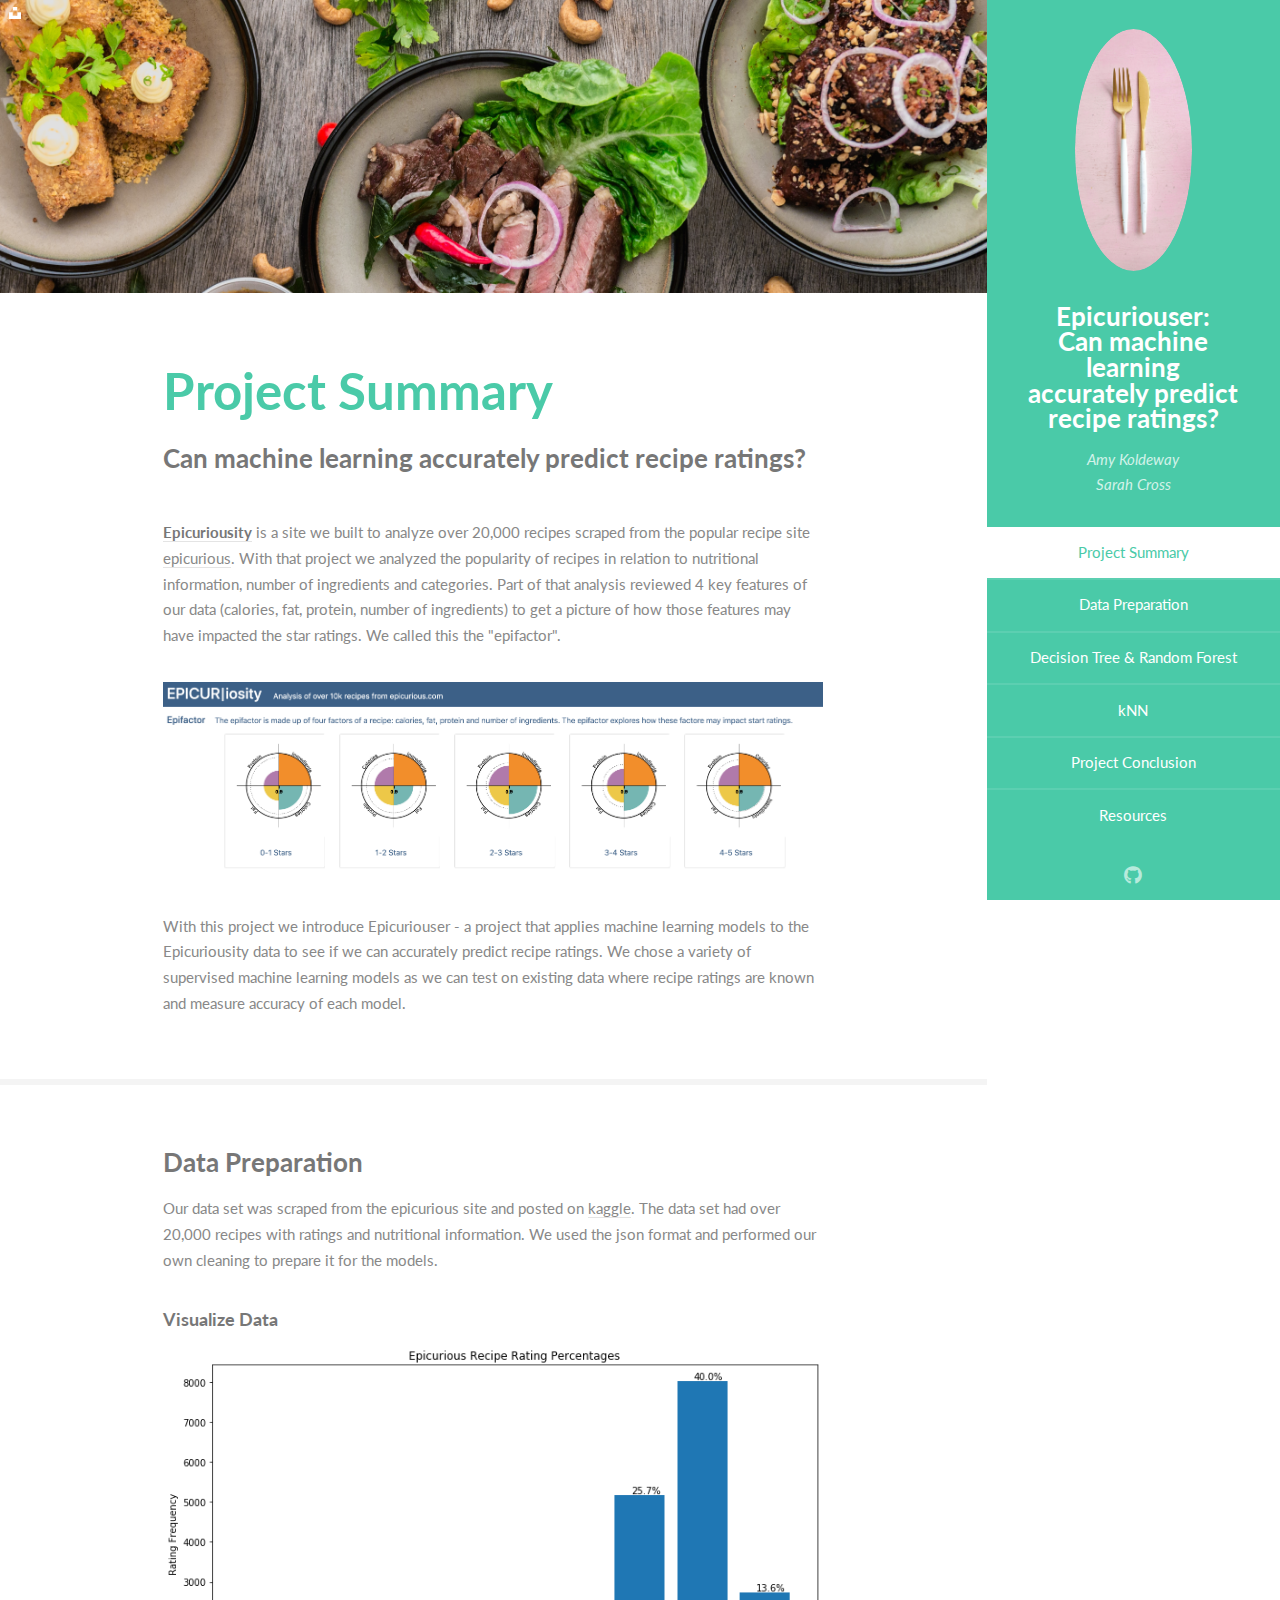
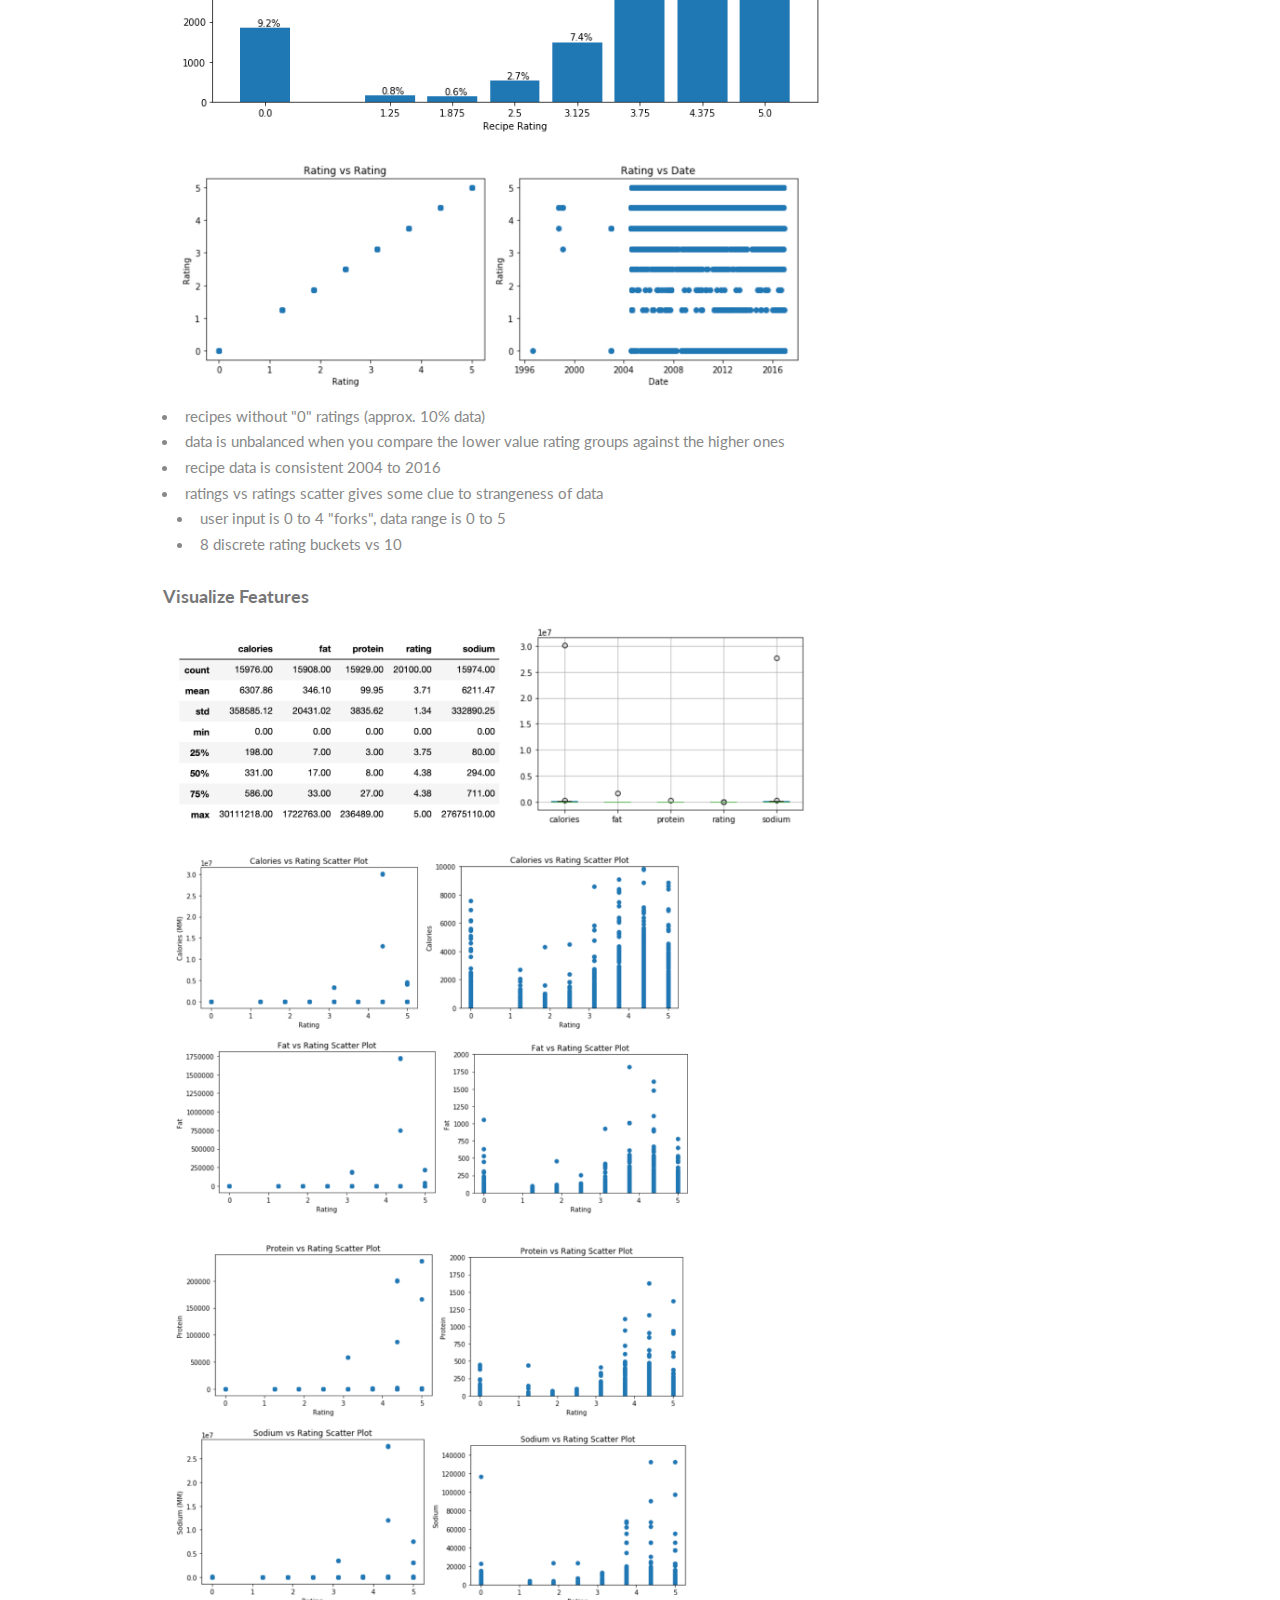
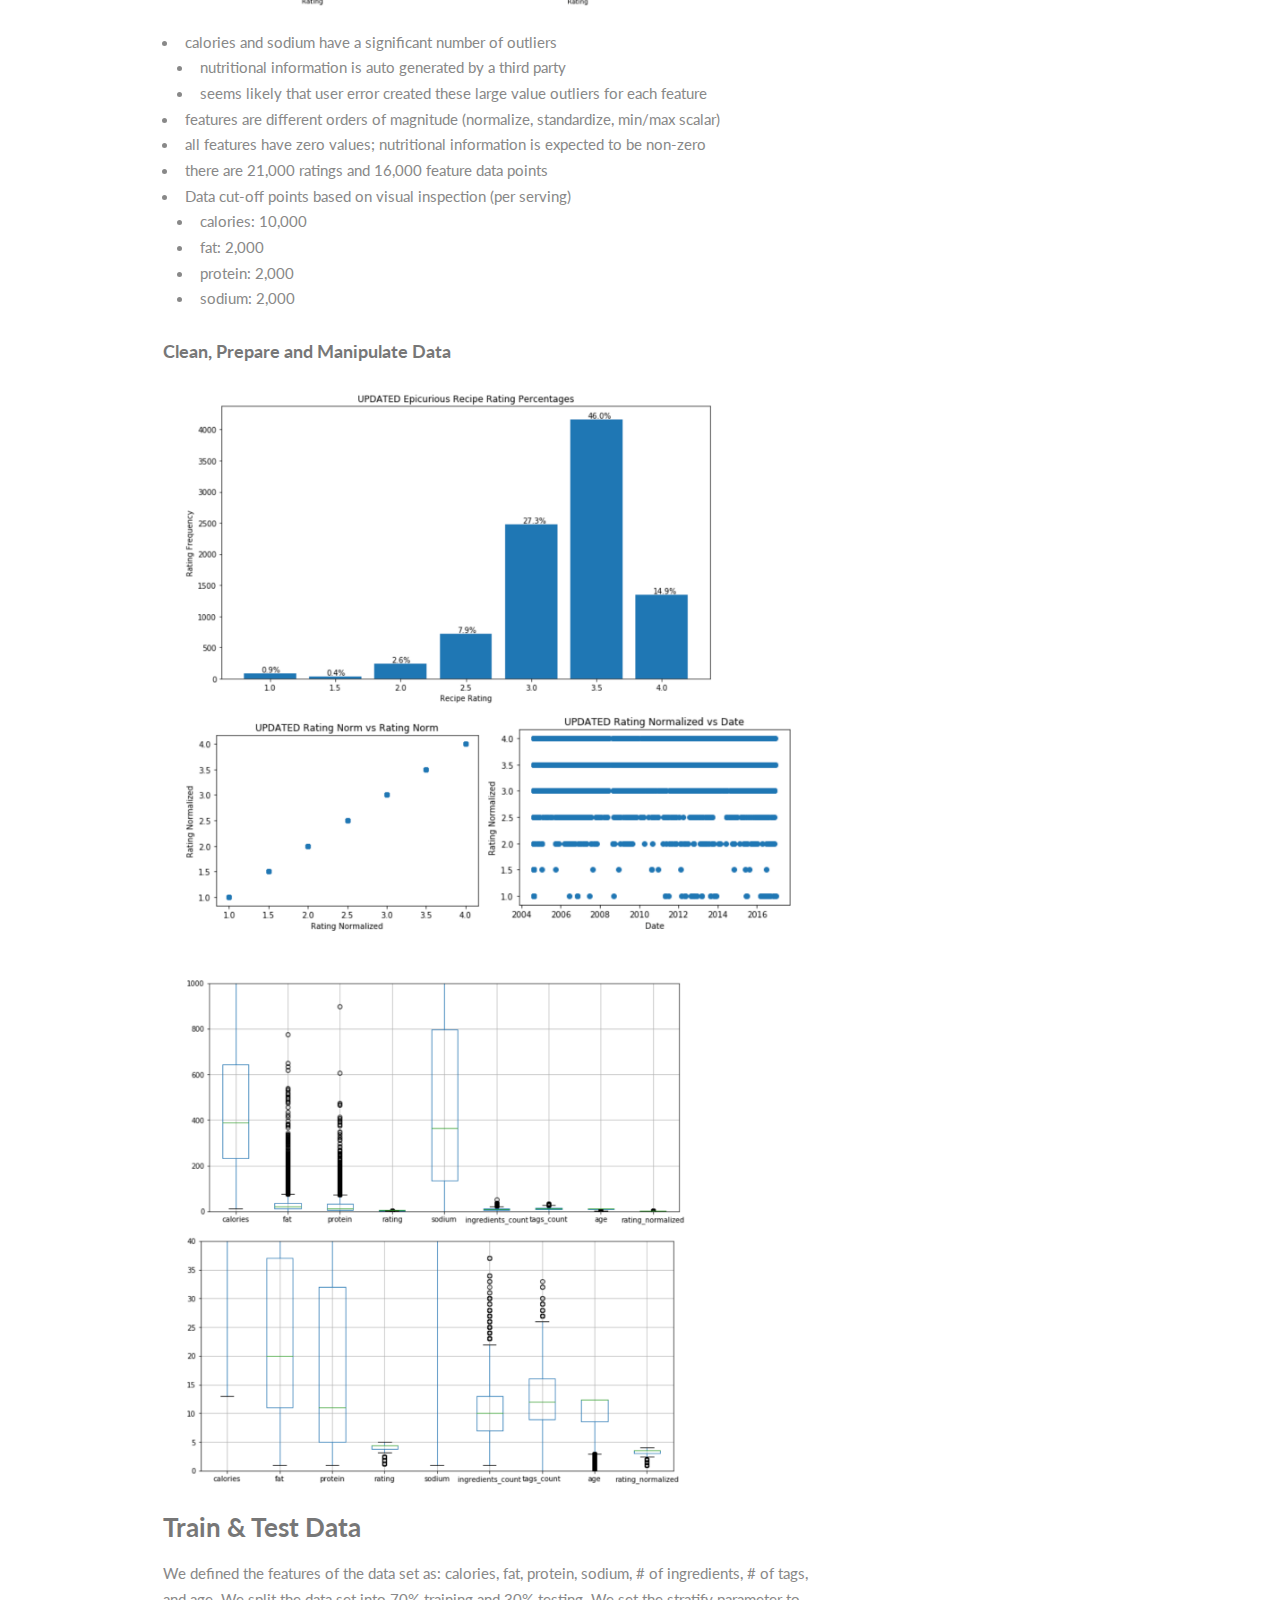
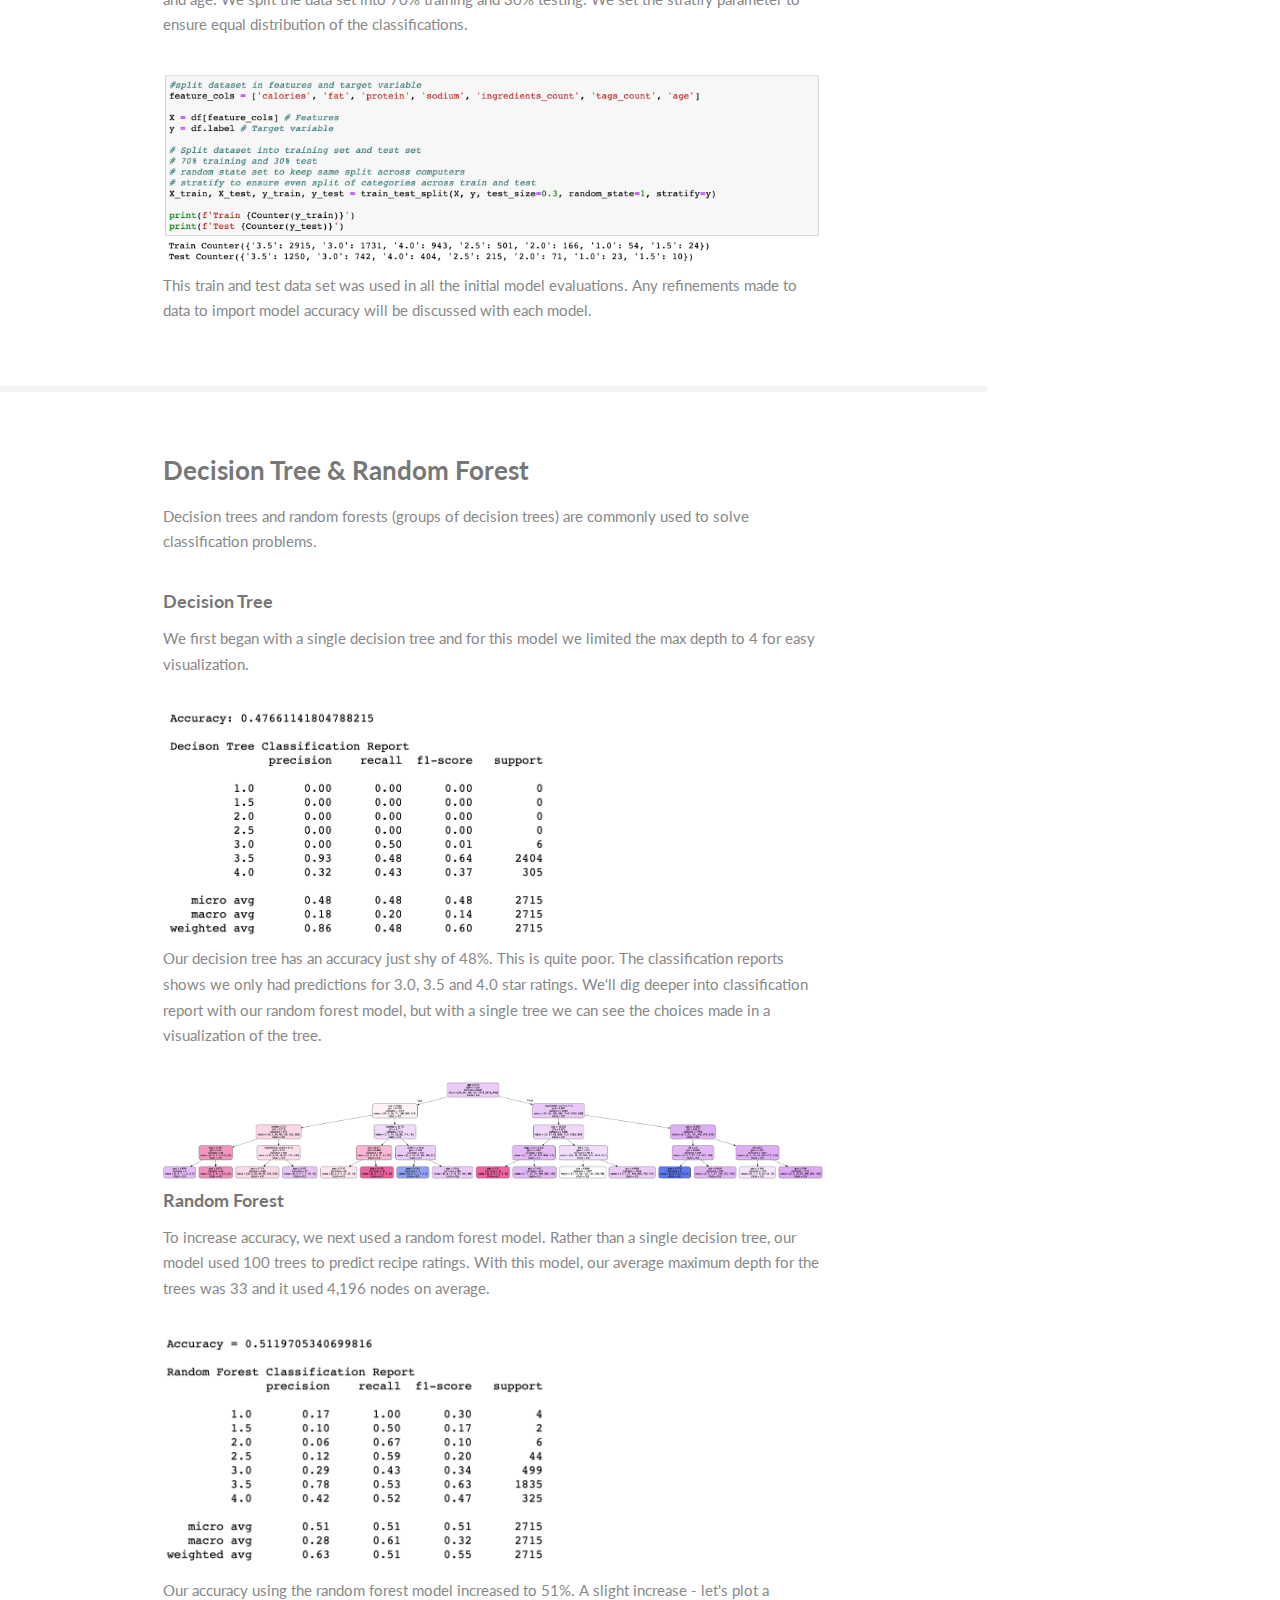
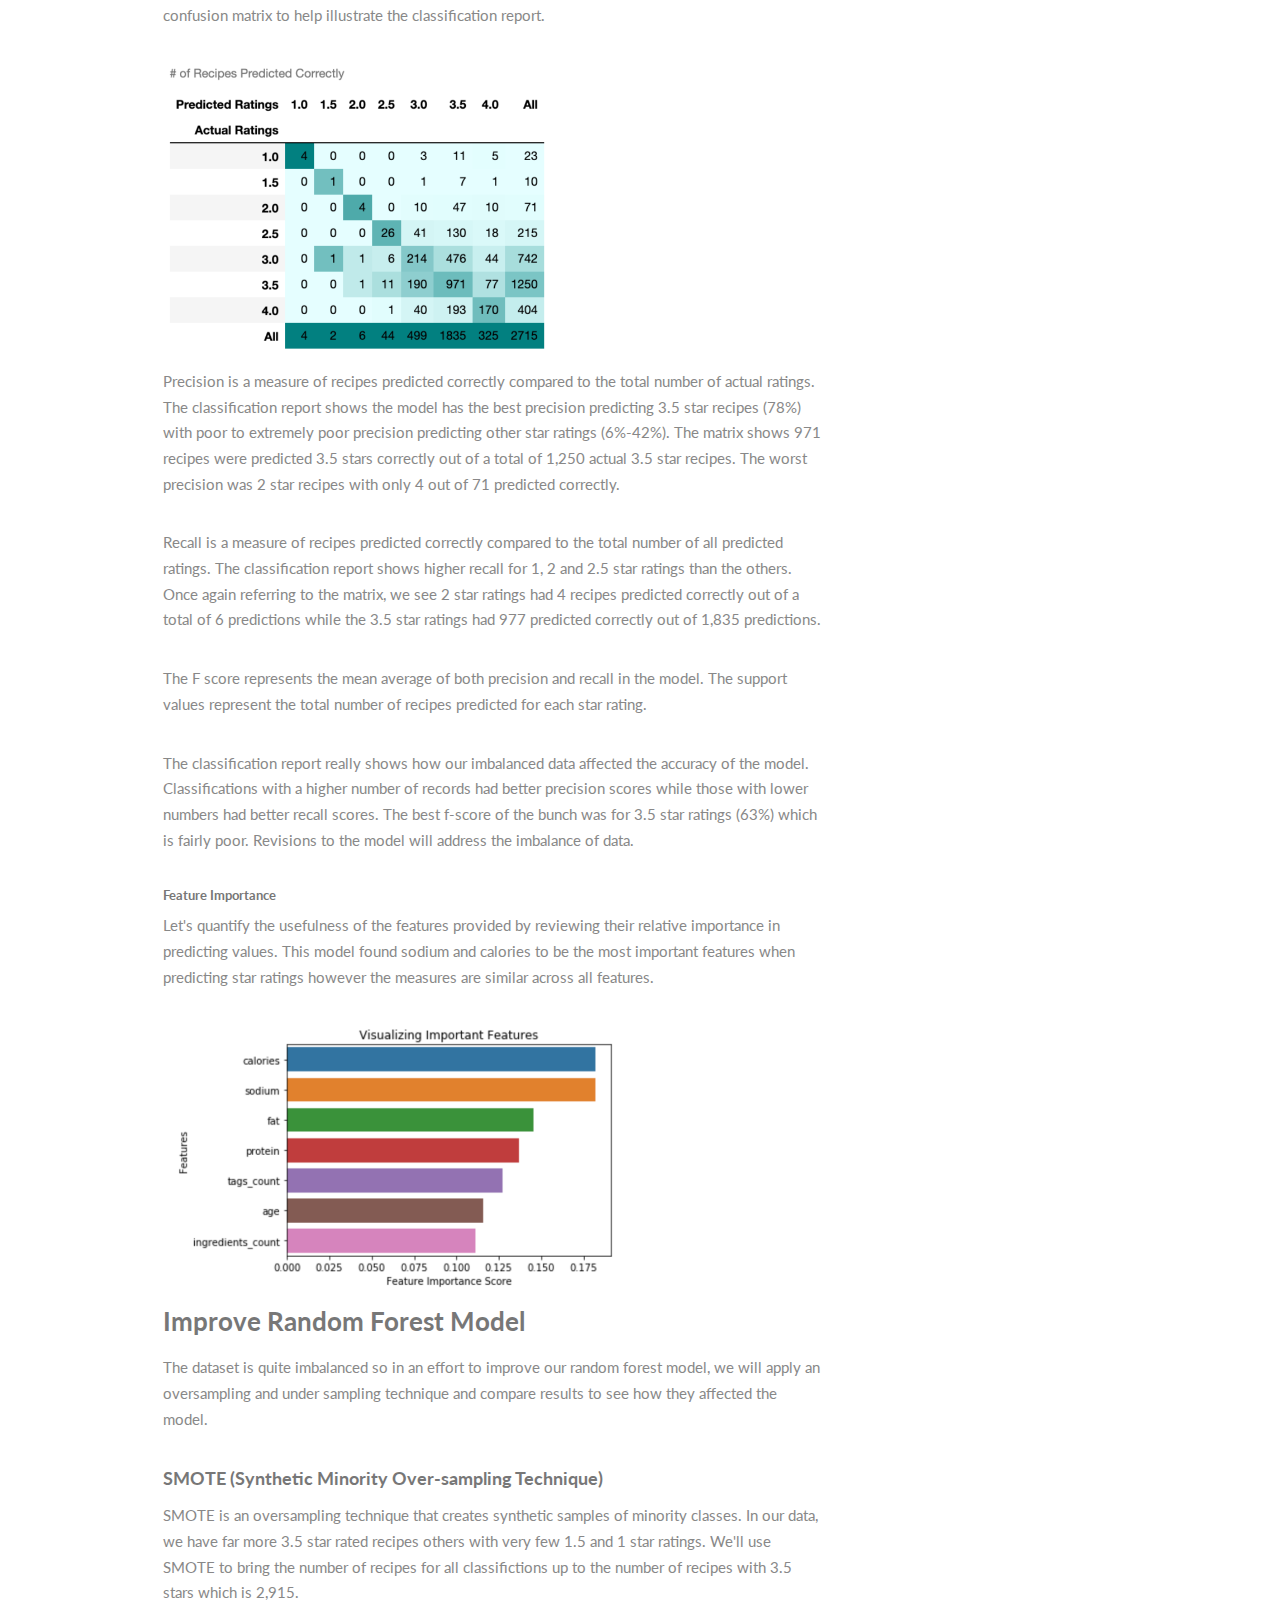
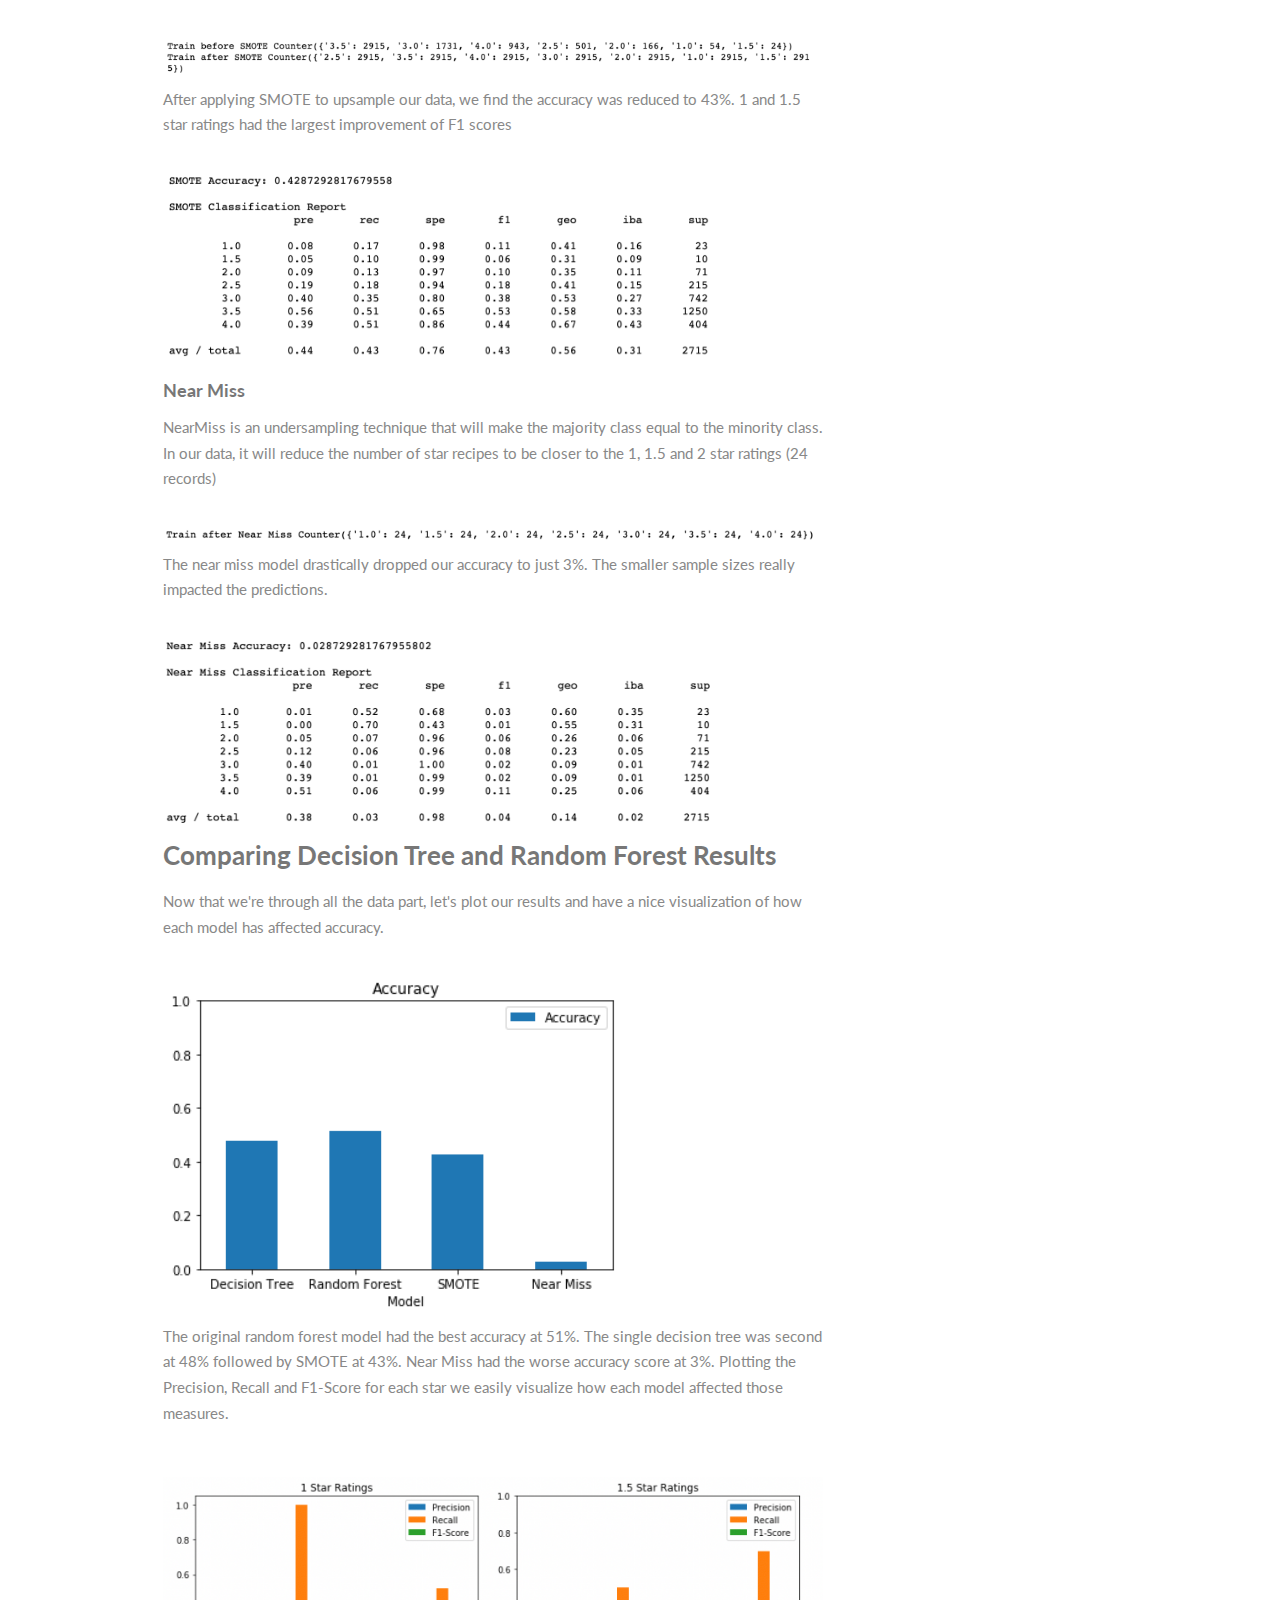
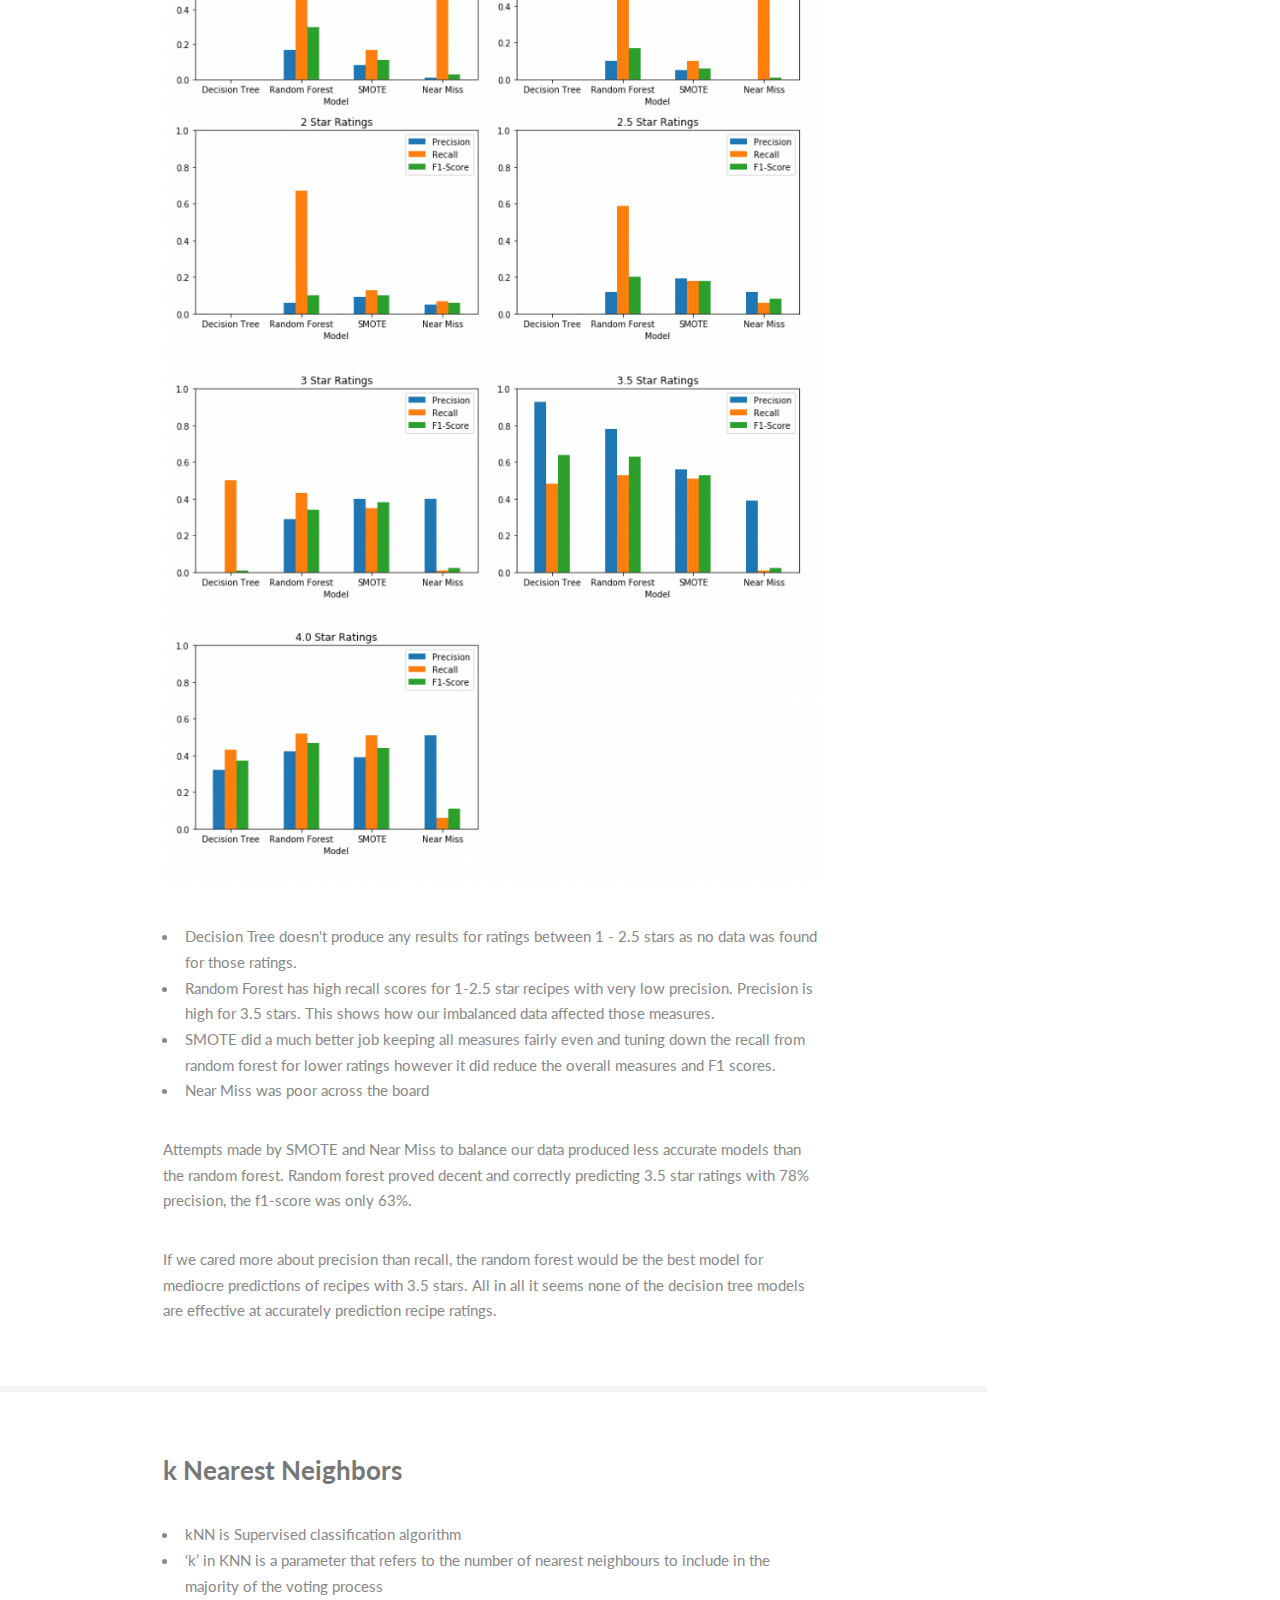
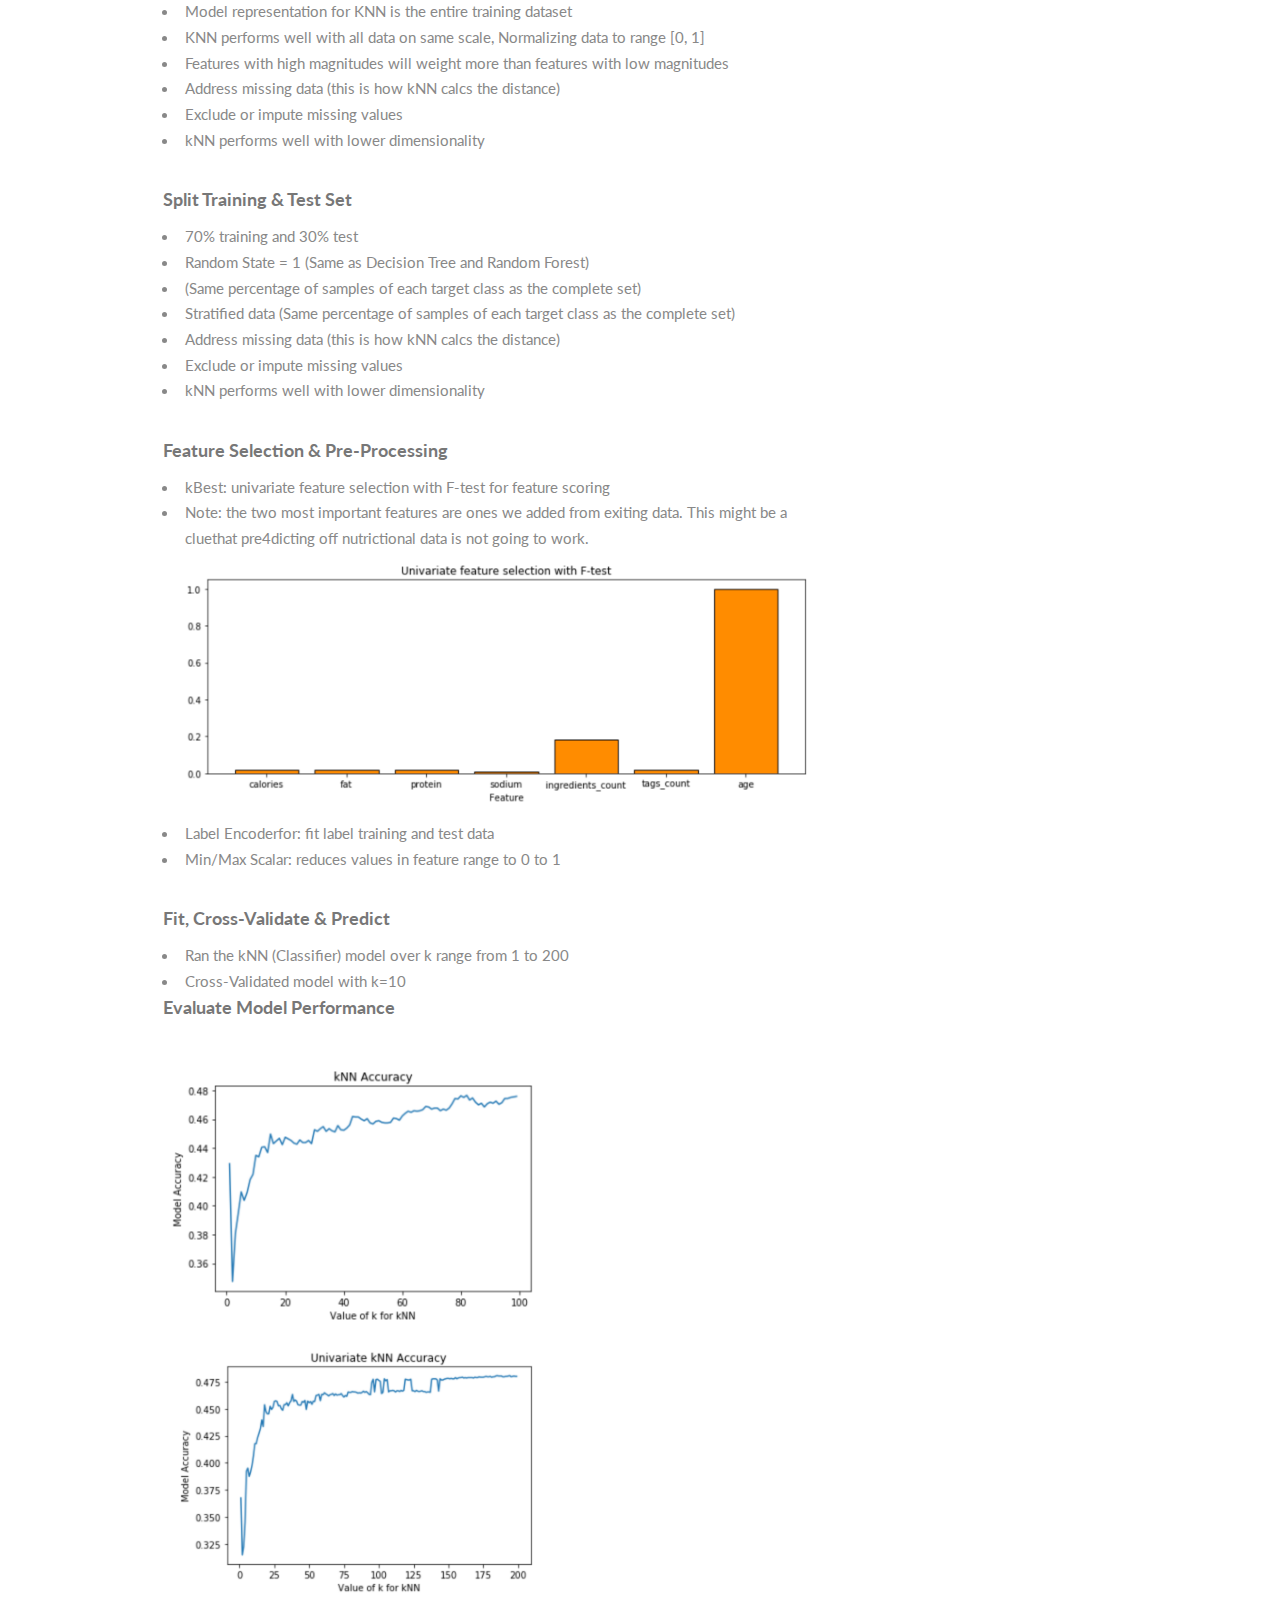
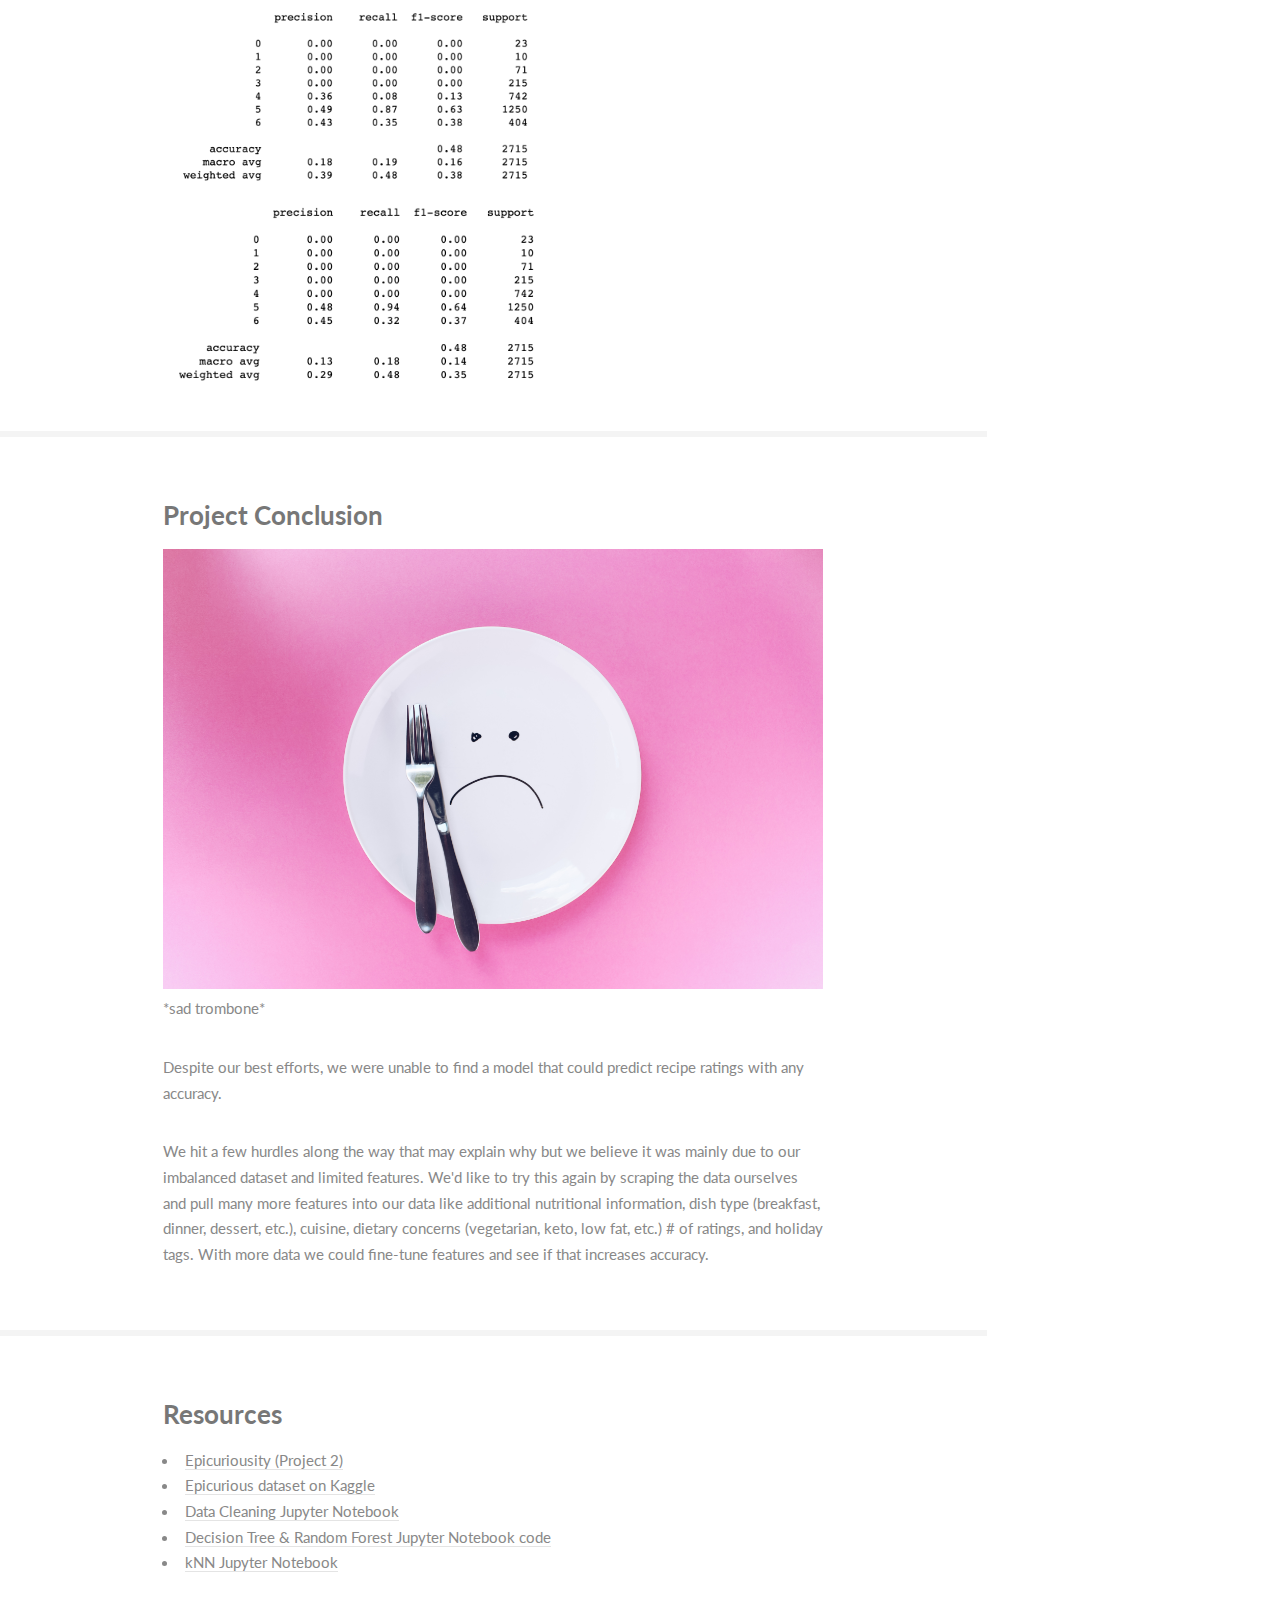
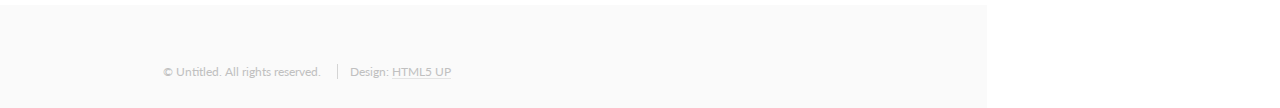
==== commit 27bb251b: "Add files via upload" ====
--- a/epicuriouser-site/index.html
+++ b/epicuriouser-site/index.html
@@ -270,6 +270,7 @@
 <section id="four">
     <div class="container">
         <h3>k Nearest Neighbors</h3>
+        <p></p>
 
         <ul>
 			<li>kNN is Supervised classification algorithm </li>
@@ -281,7 +282,7 @@
             <li>Exclude or impute missing values </li>
             <li>kNN performs well with lower dimensionality </li>
         </ul>
-
+        <p></p>
 		<h4>Split Training & Test Set</h4>
 		<ul>
             <li>70% training and 30% test</li>
@@ -292,7 +293,7 @@
             <li>Exclude or impute missing values </li>
             <li>kNN performs well with lower dimensionality </li>
 		</ul>
-		
+		<p></p>
 		<h4>Feature Selection & Pre-Processing</h4>
 		<ul>
 			<li>kBest: univariate feature selection with F-test for feature scoring</li>
@@ -302,7 +303,7 @@
             <li>Label Encoderfor: fit label training and test data</li>
             <li>Min/Max Scalar: reduces values in feature range to 0 to 1</li>
 		</ul>
-
+        <p></p>
 		<h4>Fit, Cross-Validate & Predict</h4>
 		<ul>
 			<li>Ran the kNN (Classifier) model over k range from 1 to 200</li>
@@ -310,7 +311,7 @@
 		</ul>
 
 		<h4>Evaluate Model Performance</h4>
-
+        <p></p>
 		<img src="images/kNN_Accuracy.png" alt="" width="60%" />
 		<img src="images/kNN_Accuracy_Univariate.png" alt="" width="60%" />
 
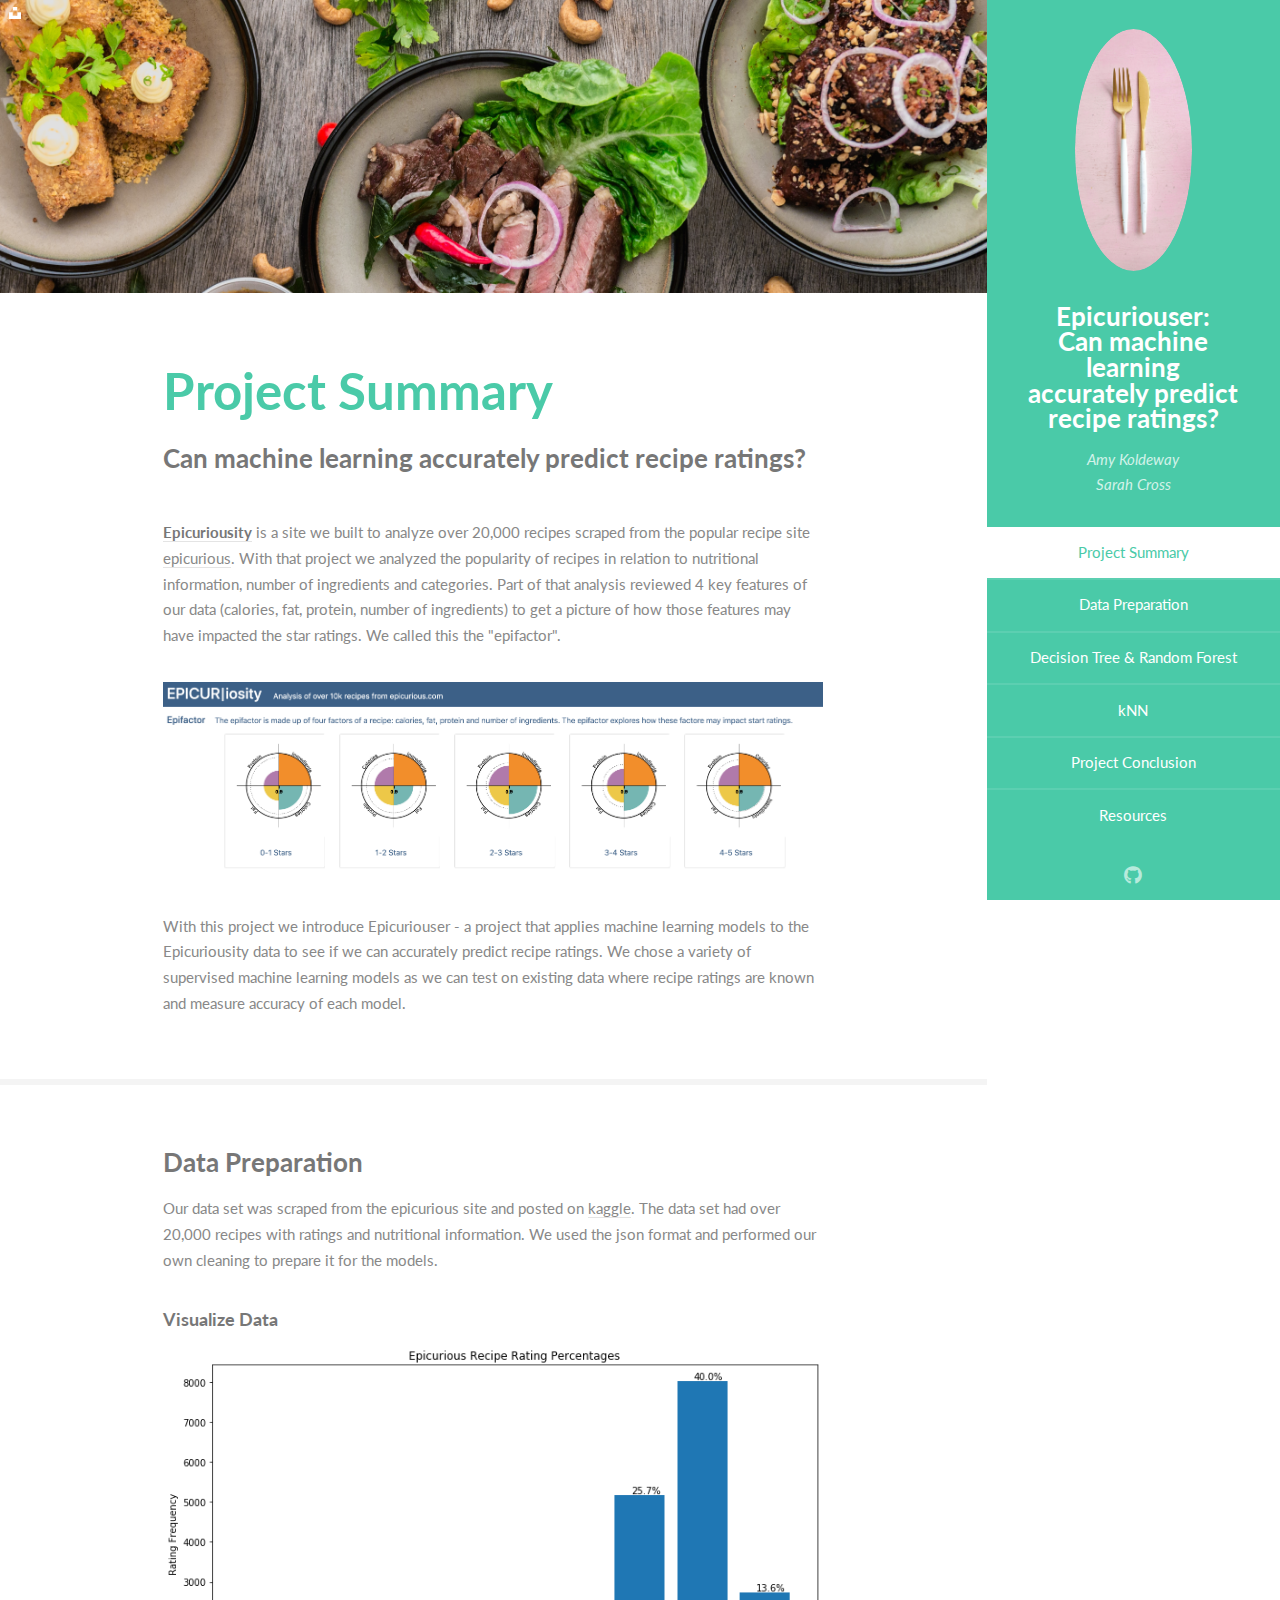
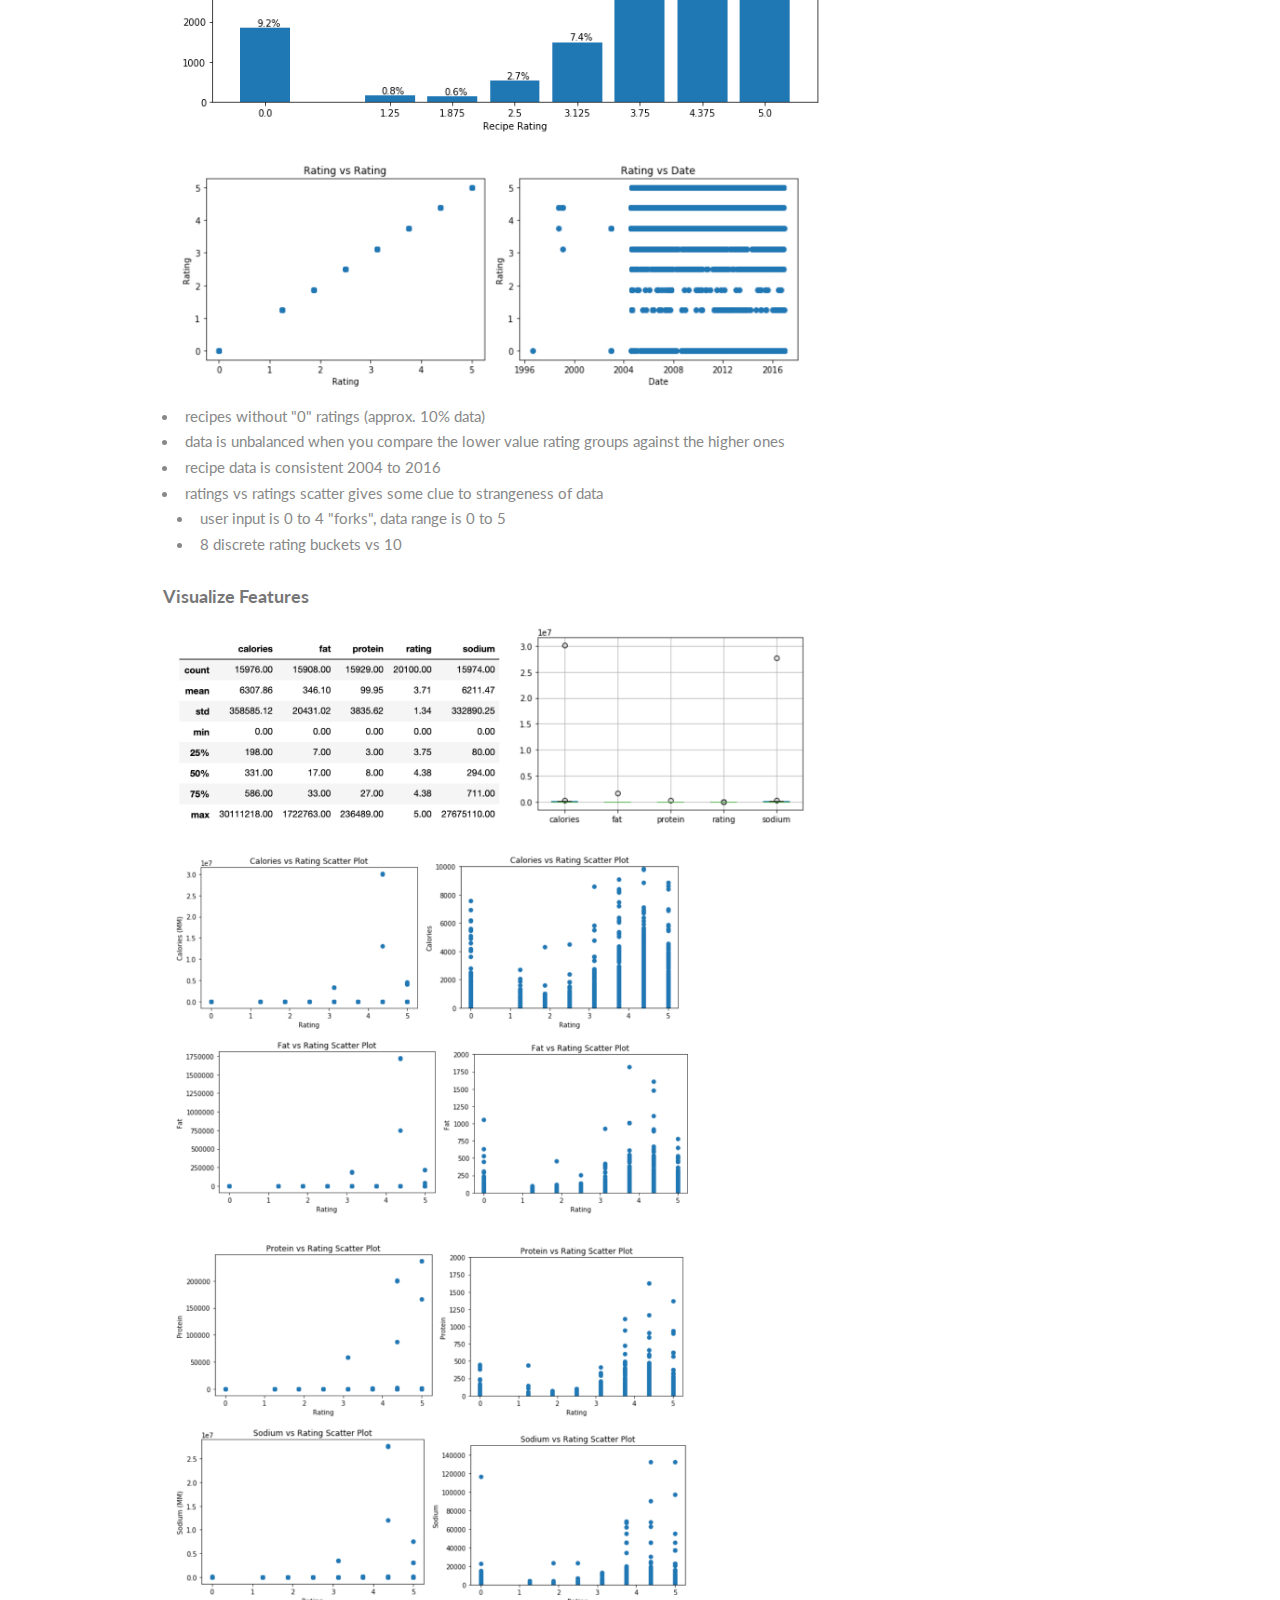
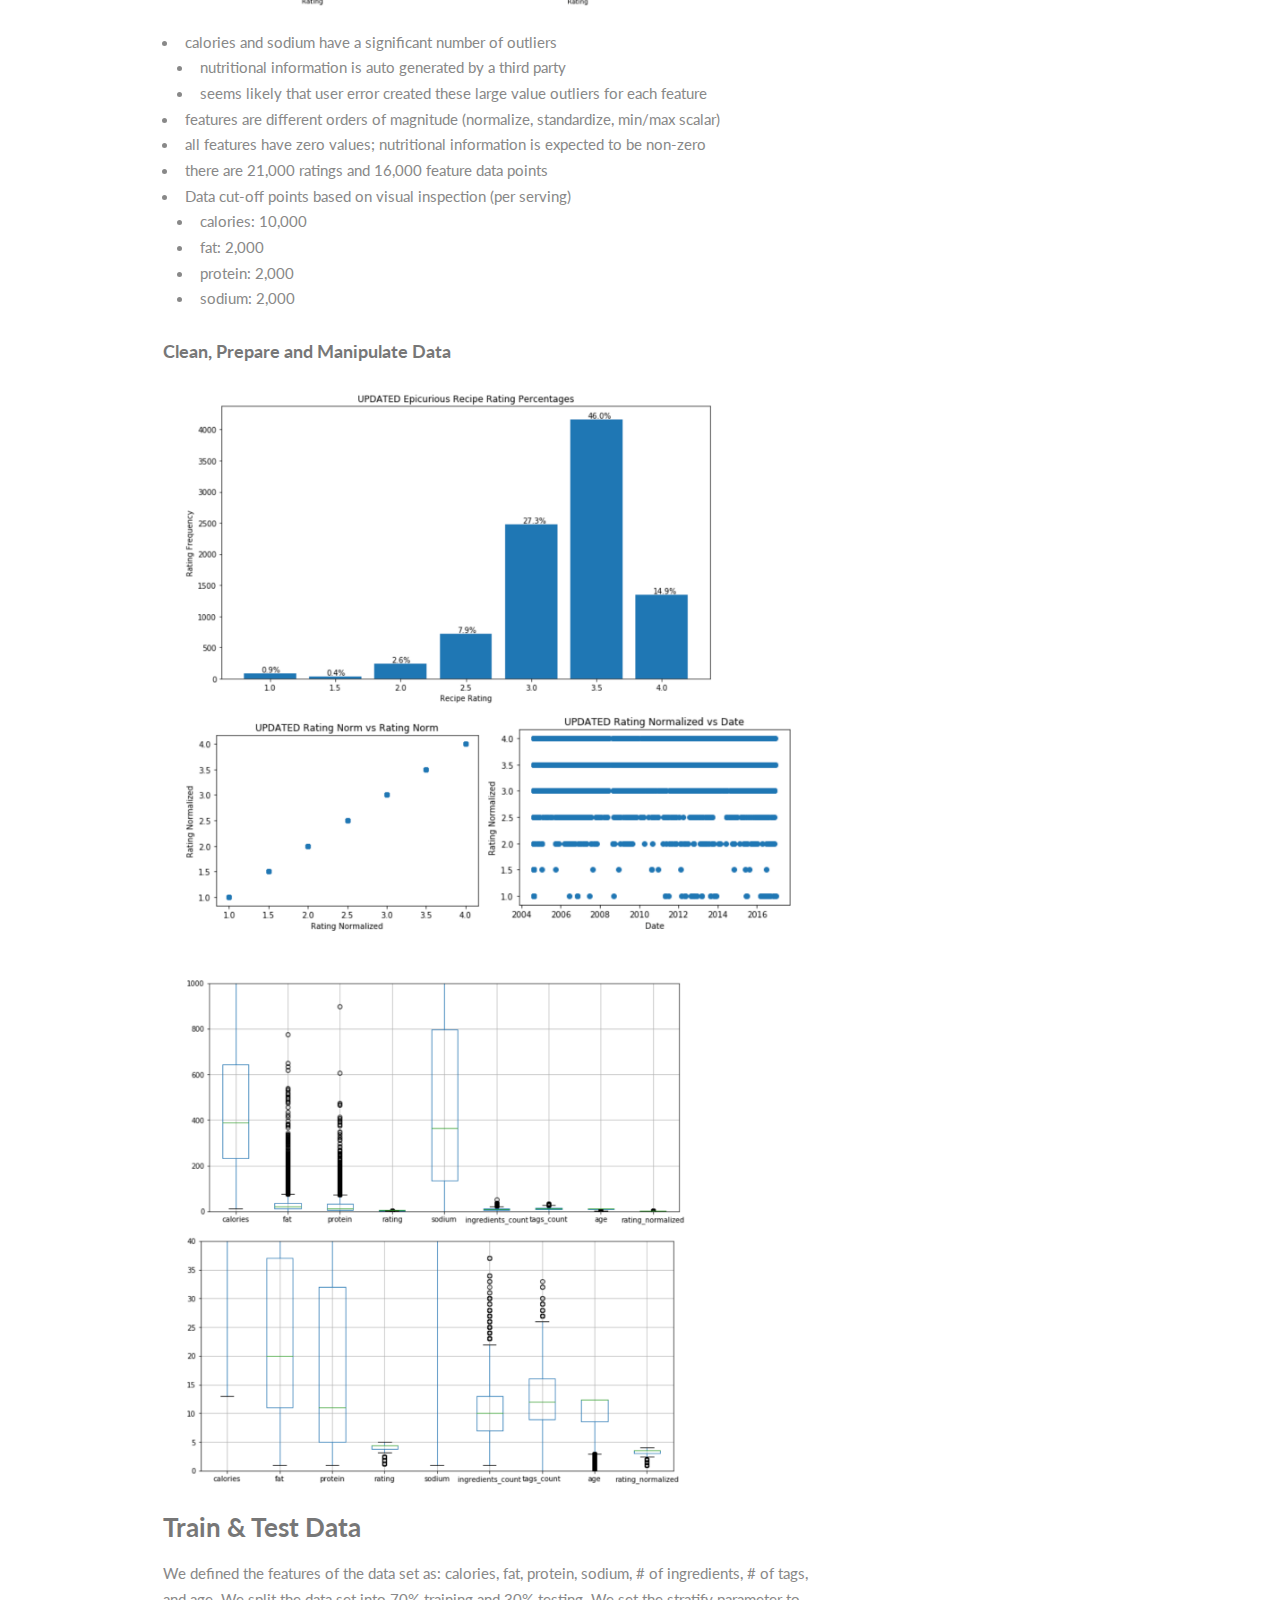
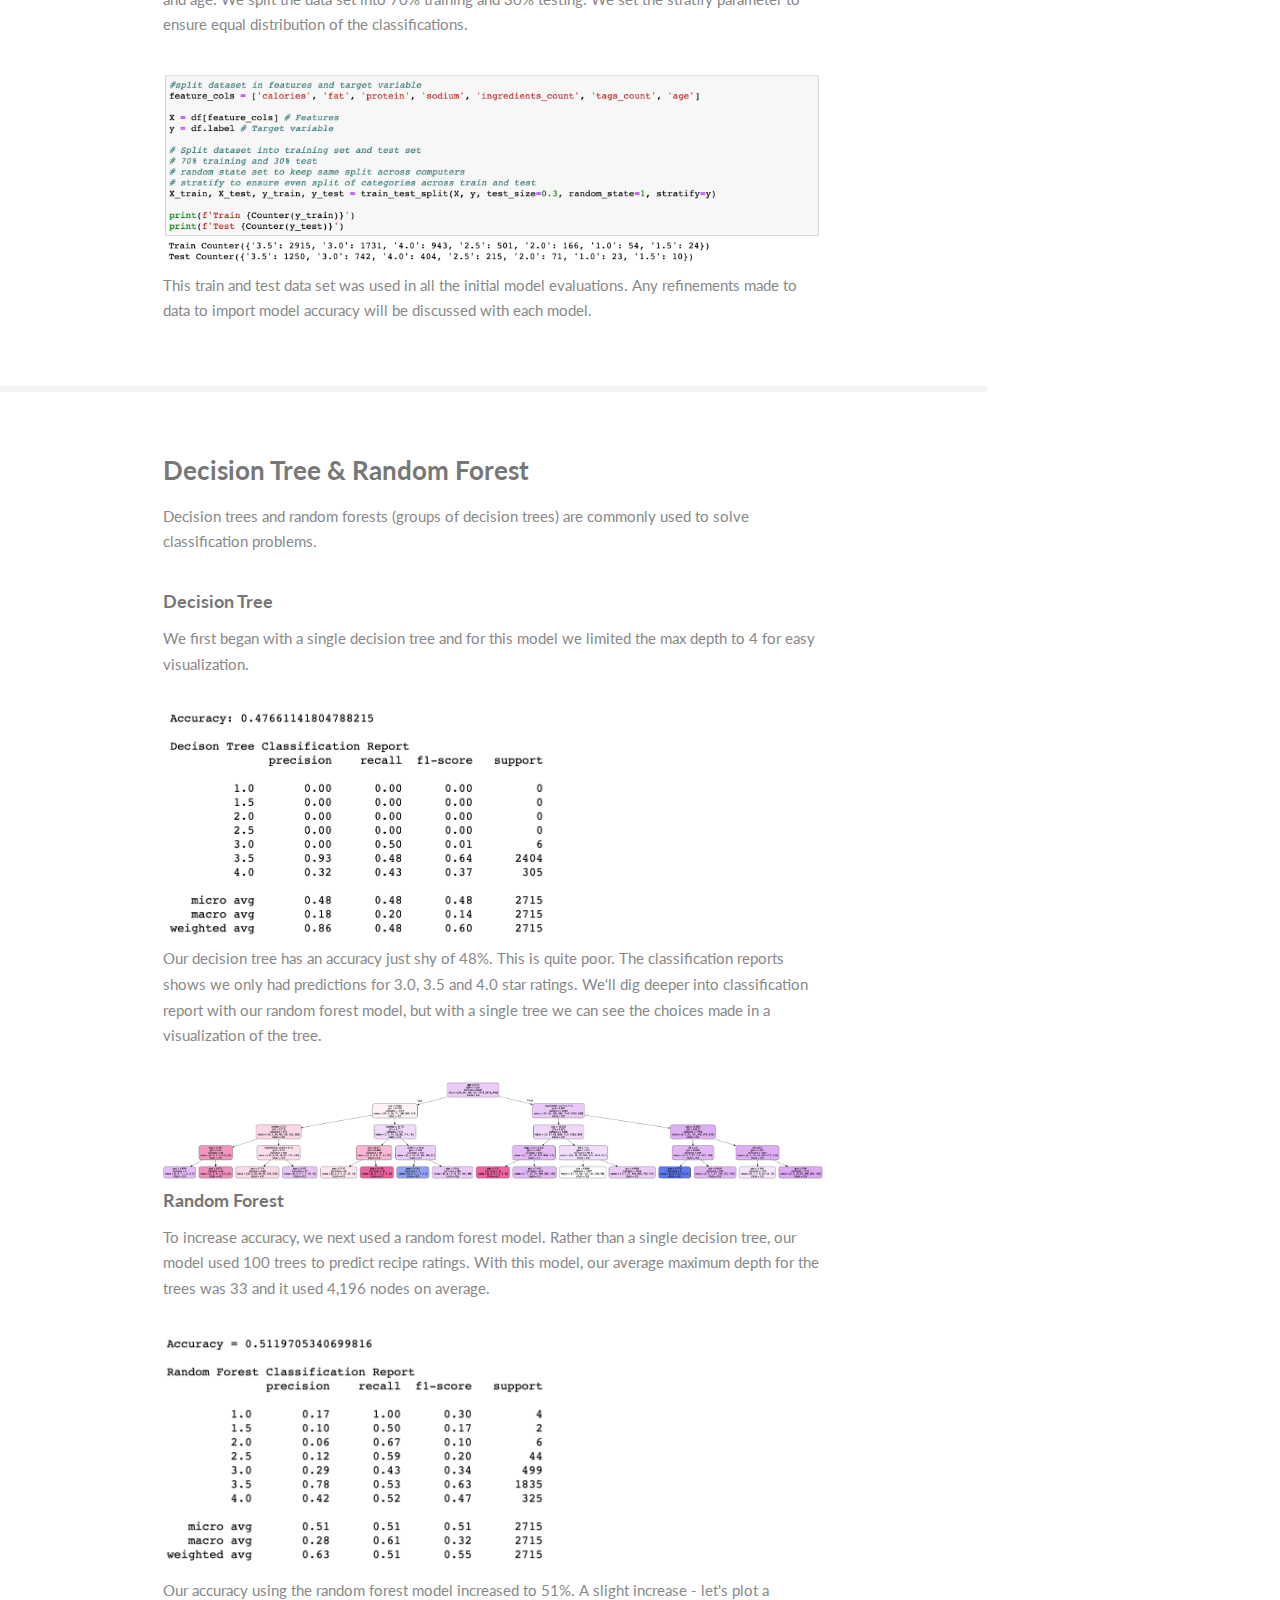
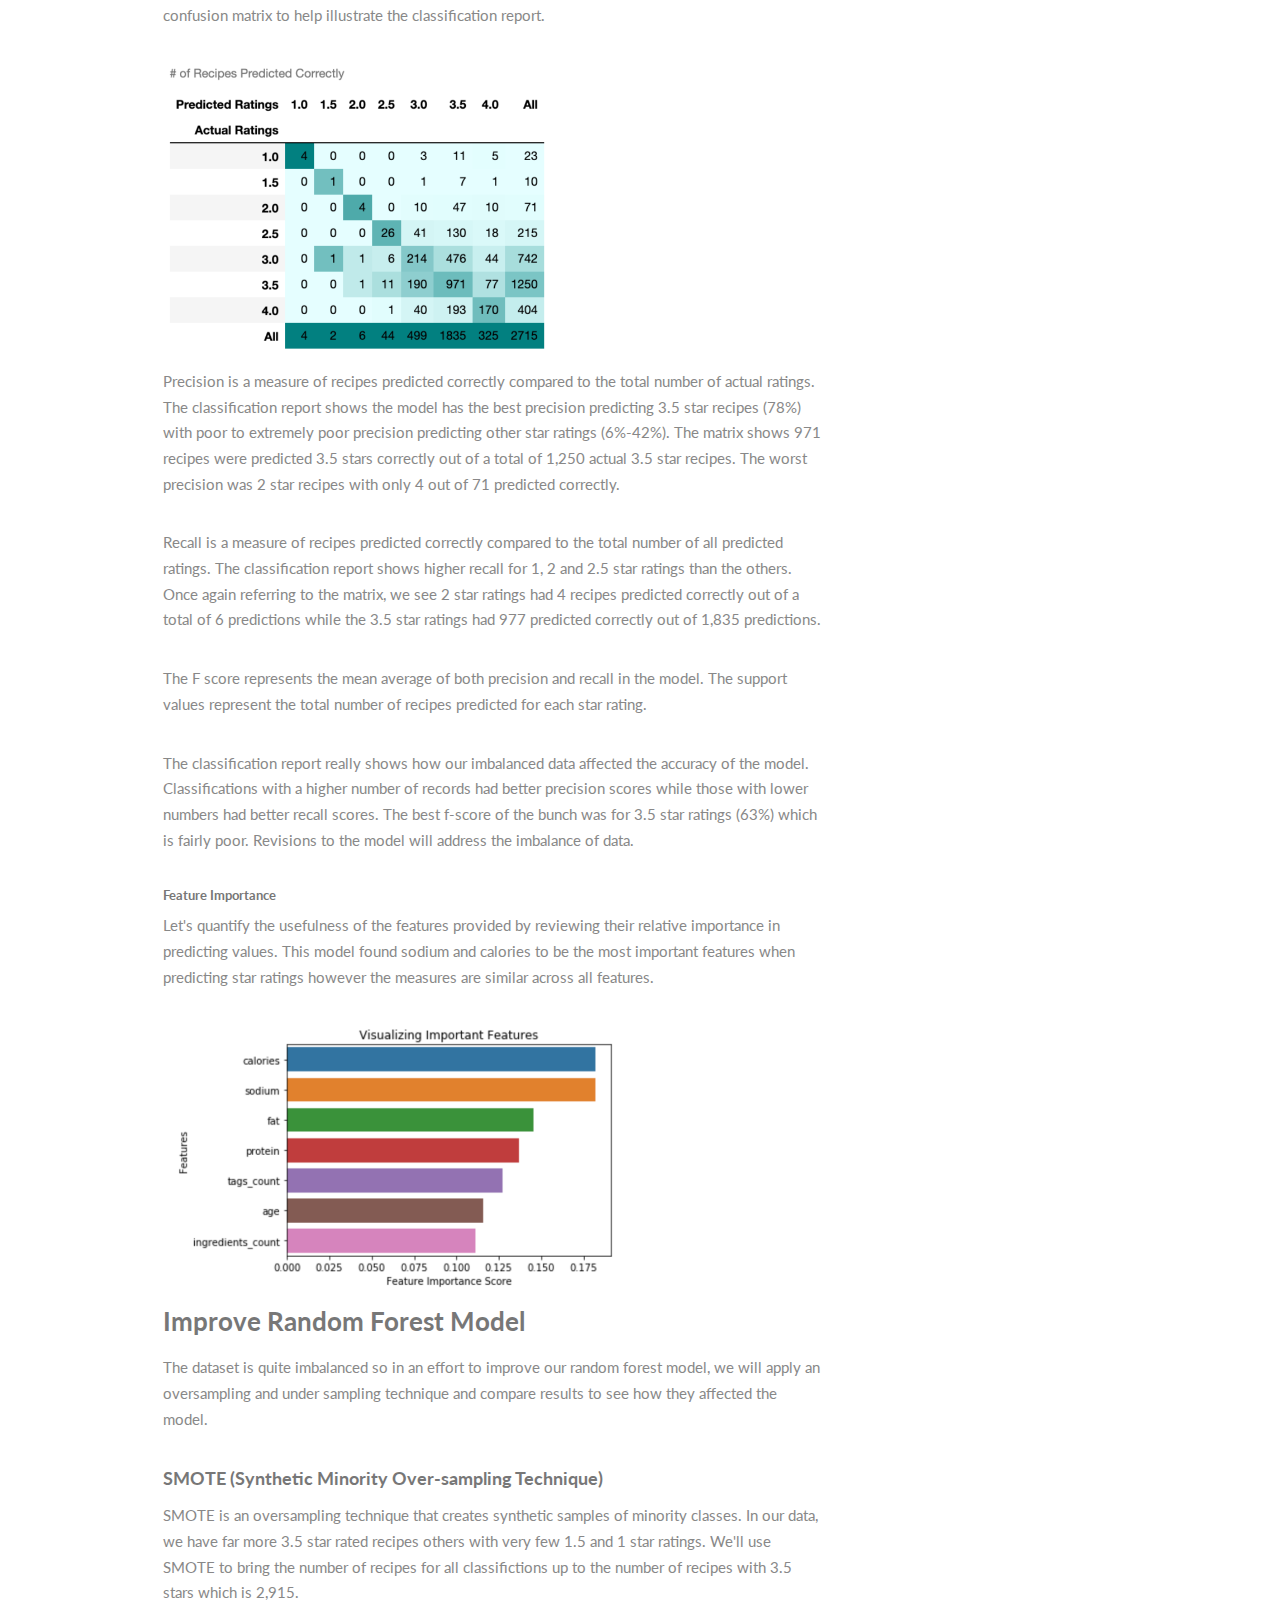
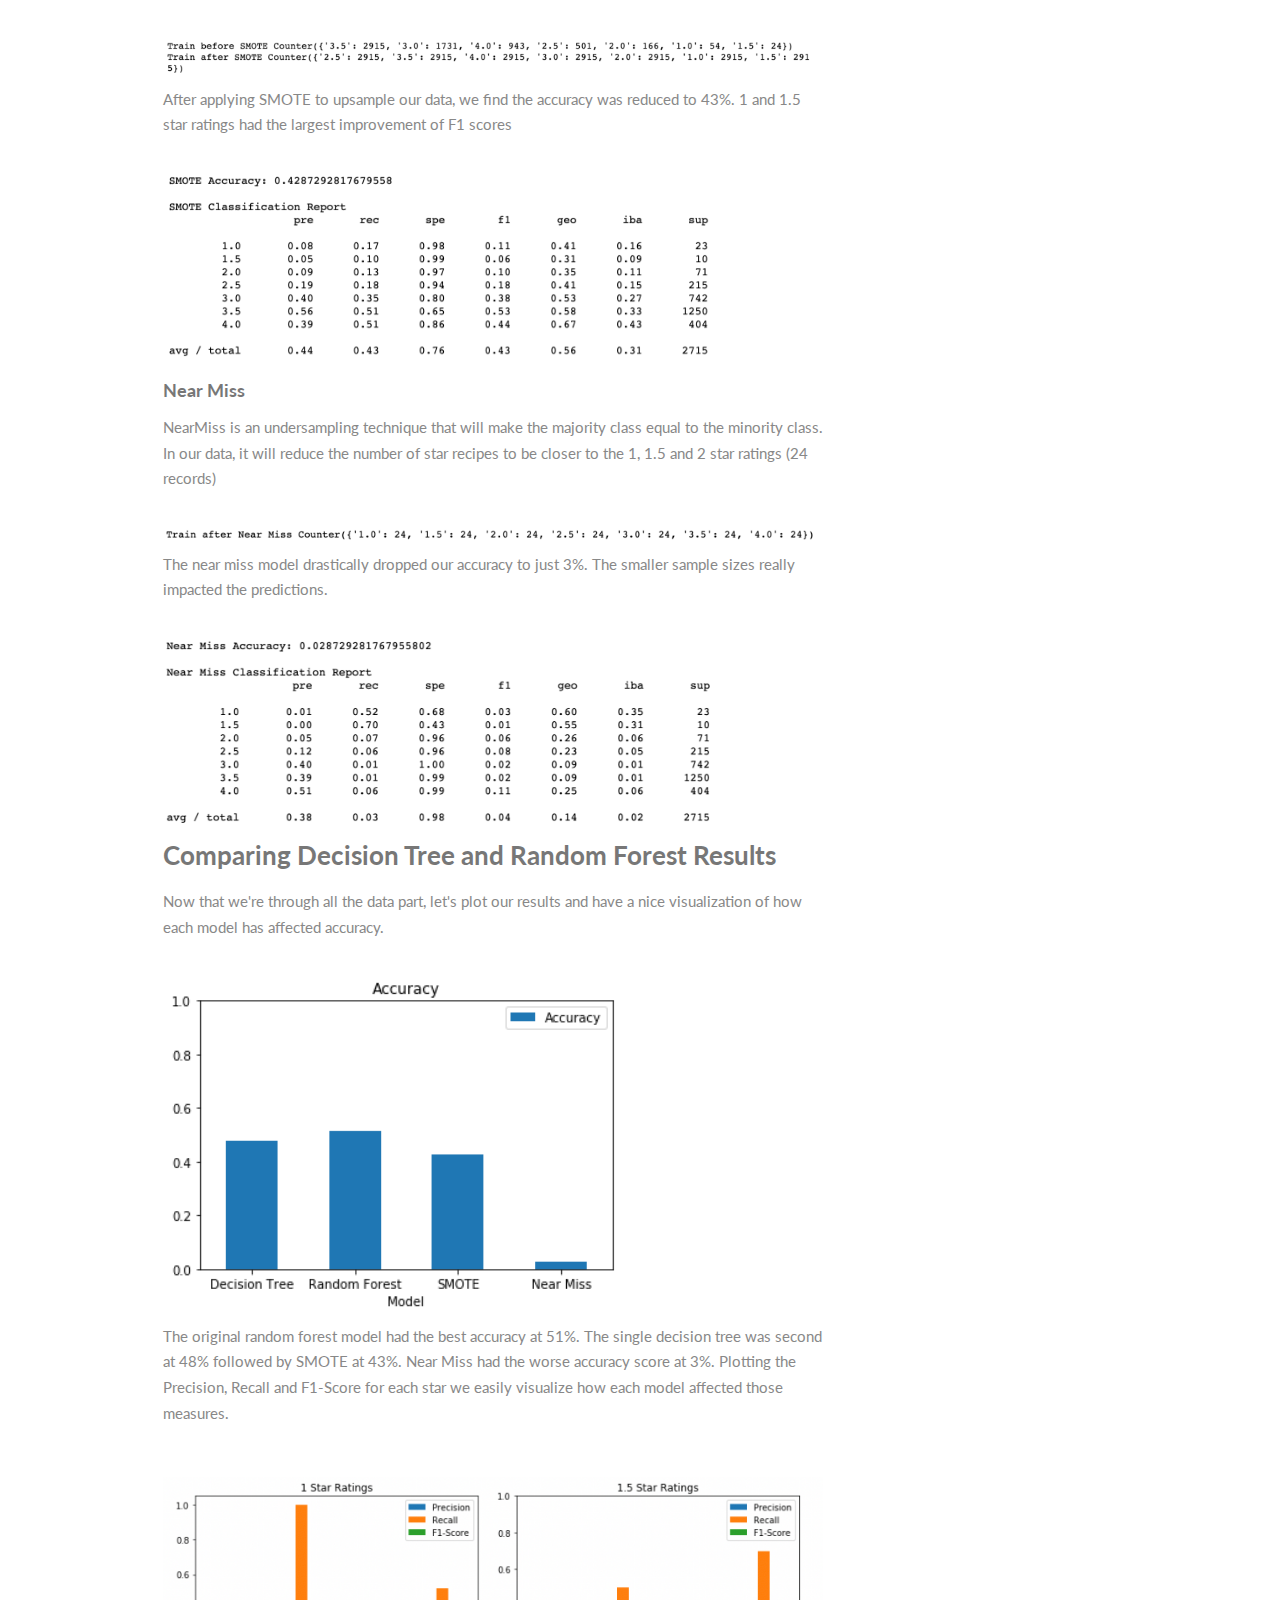
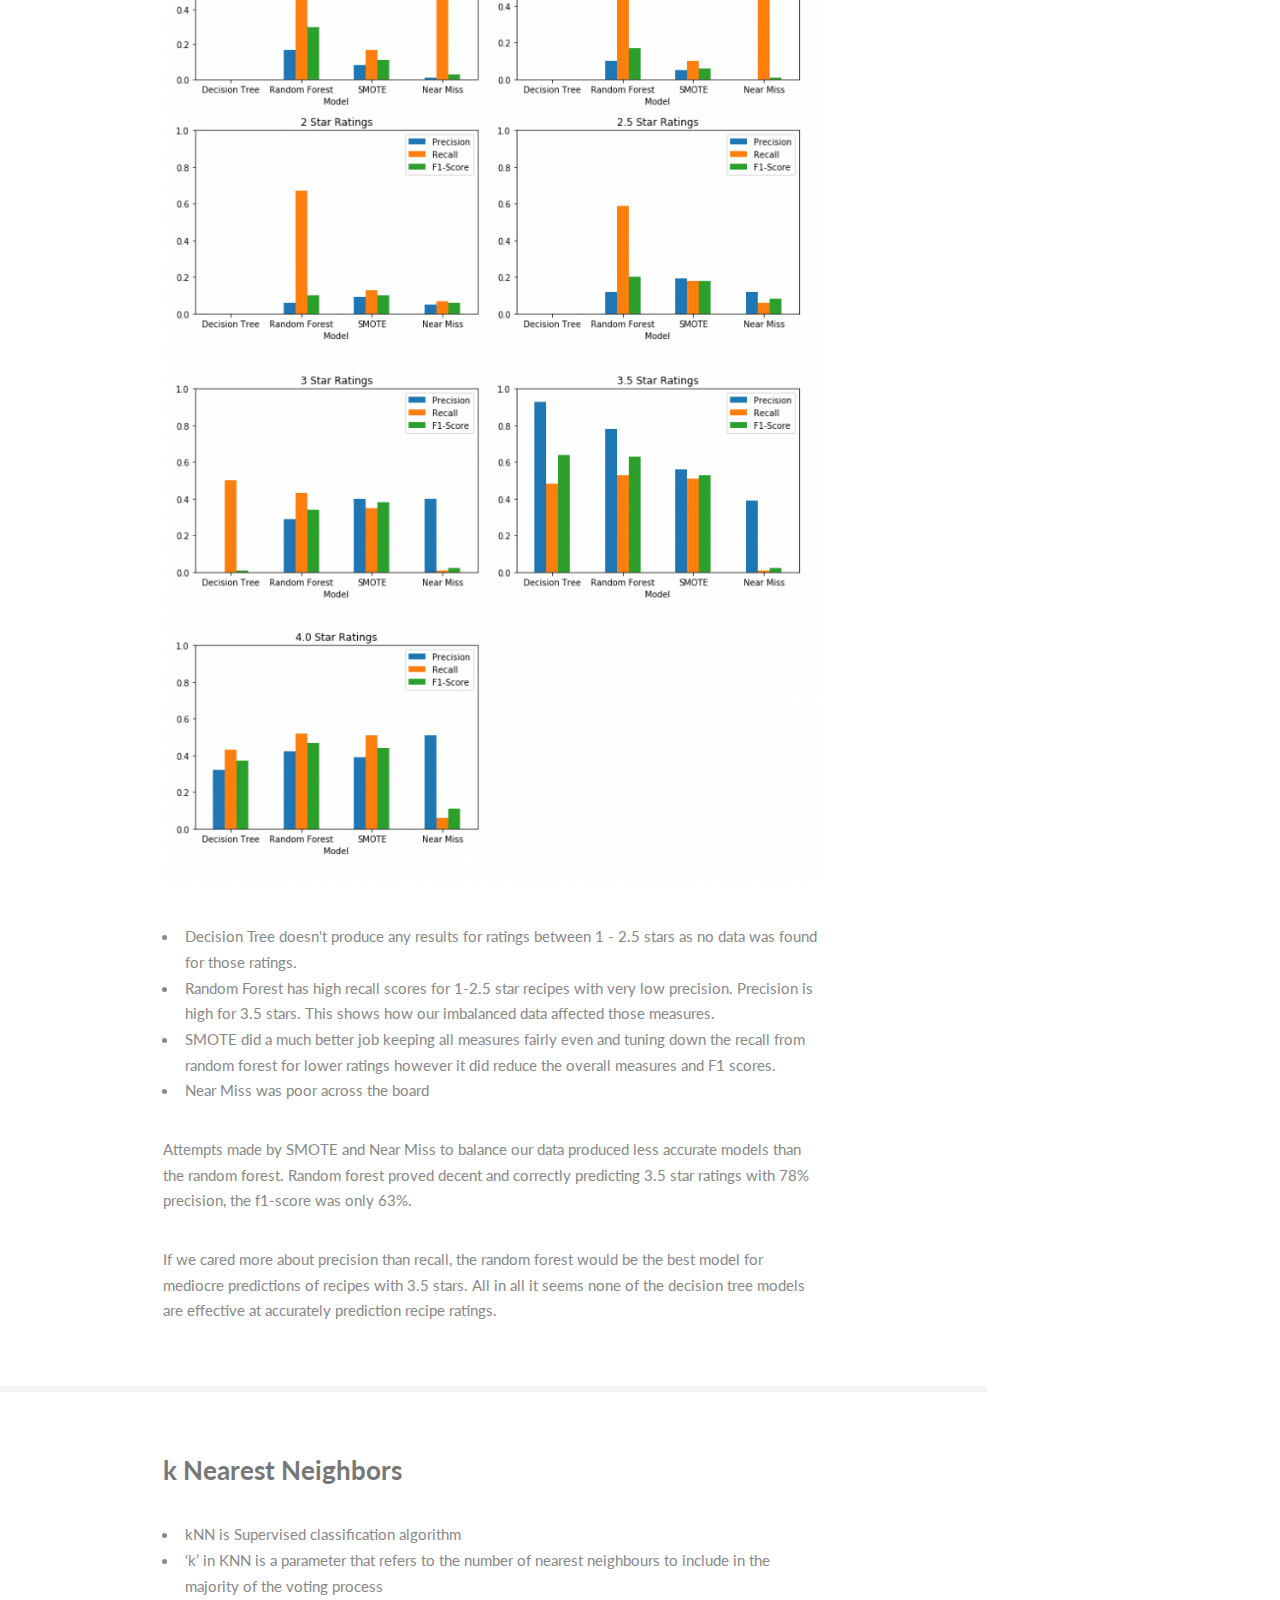
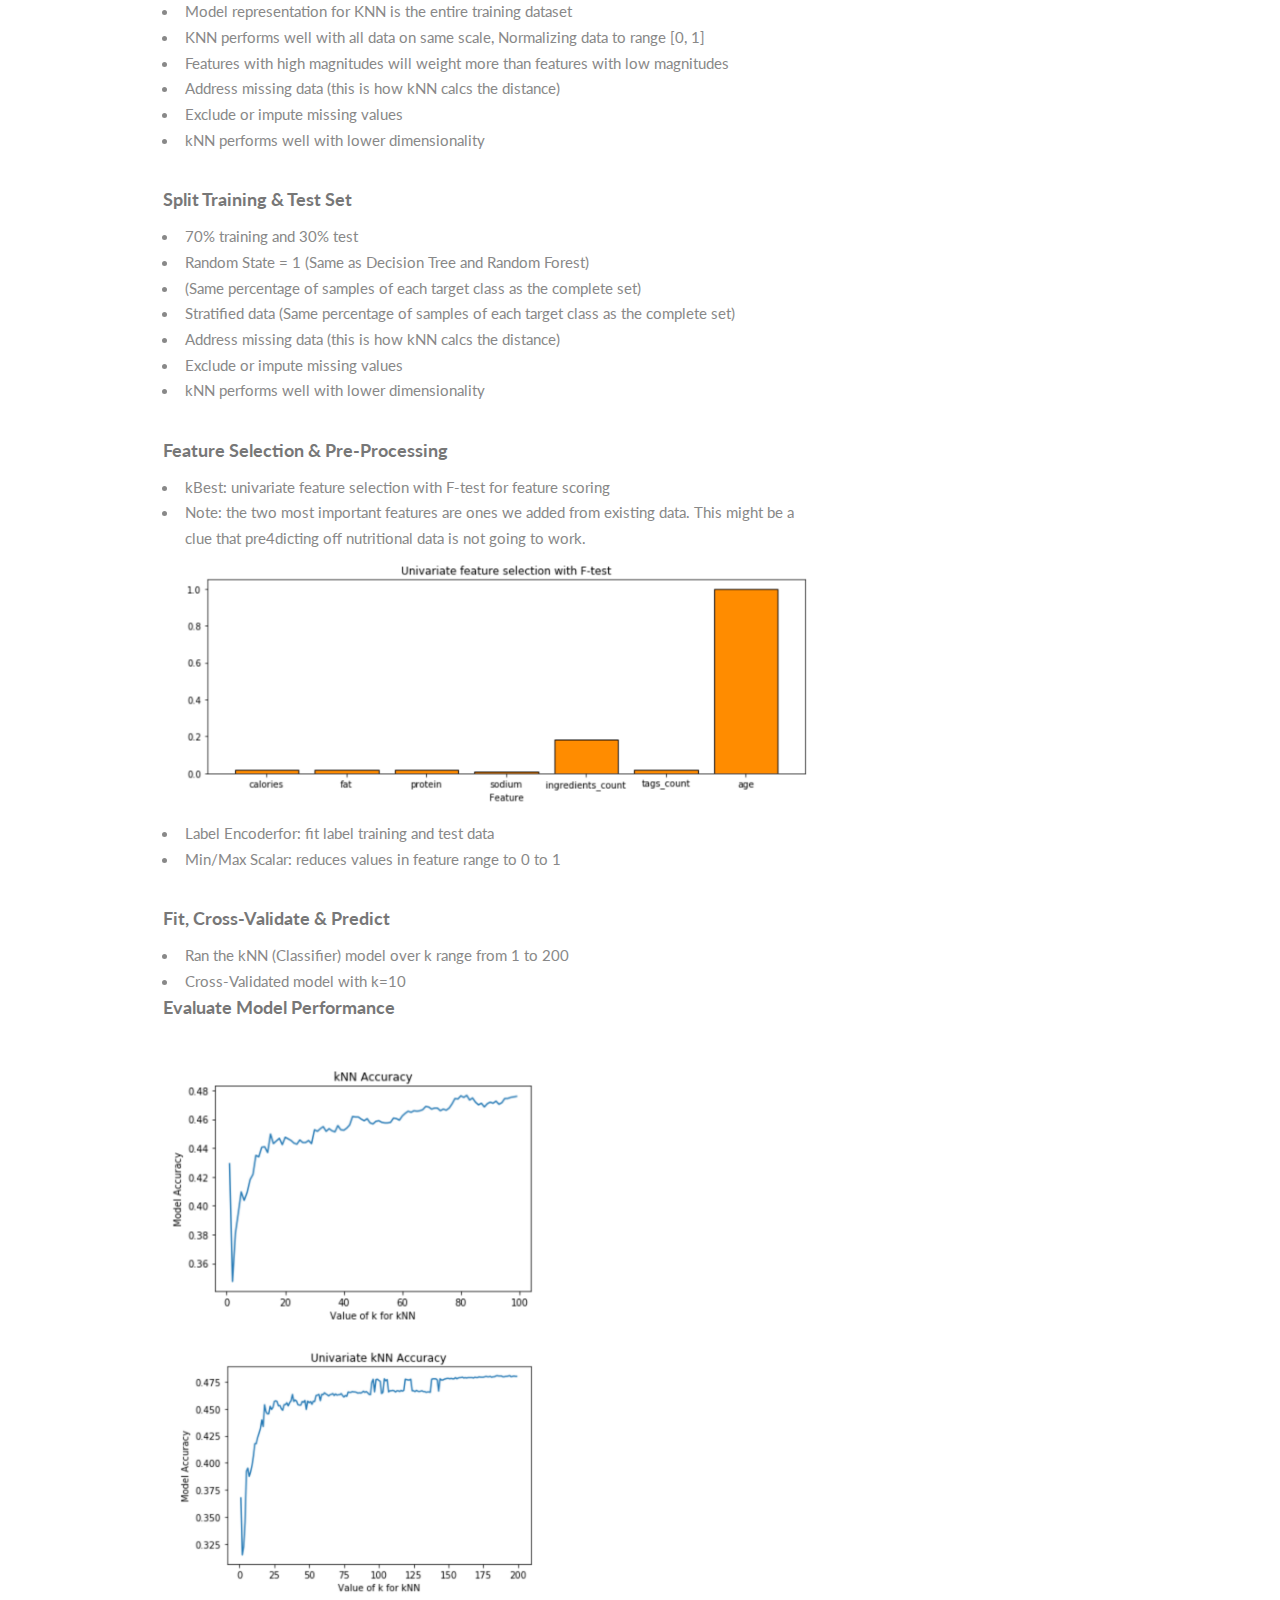
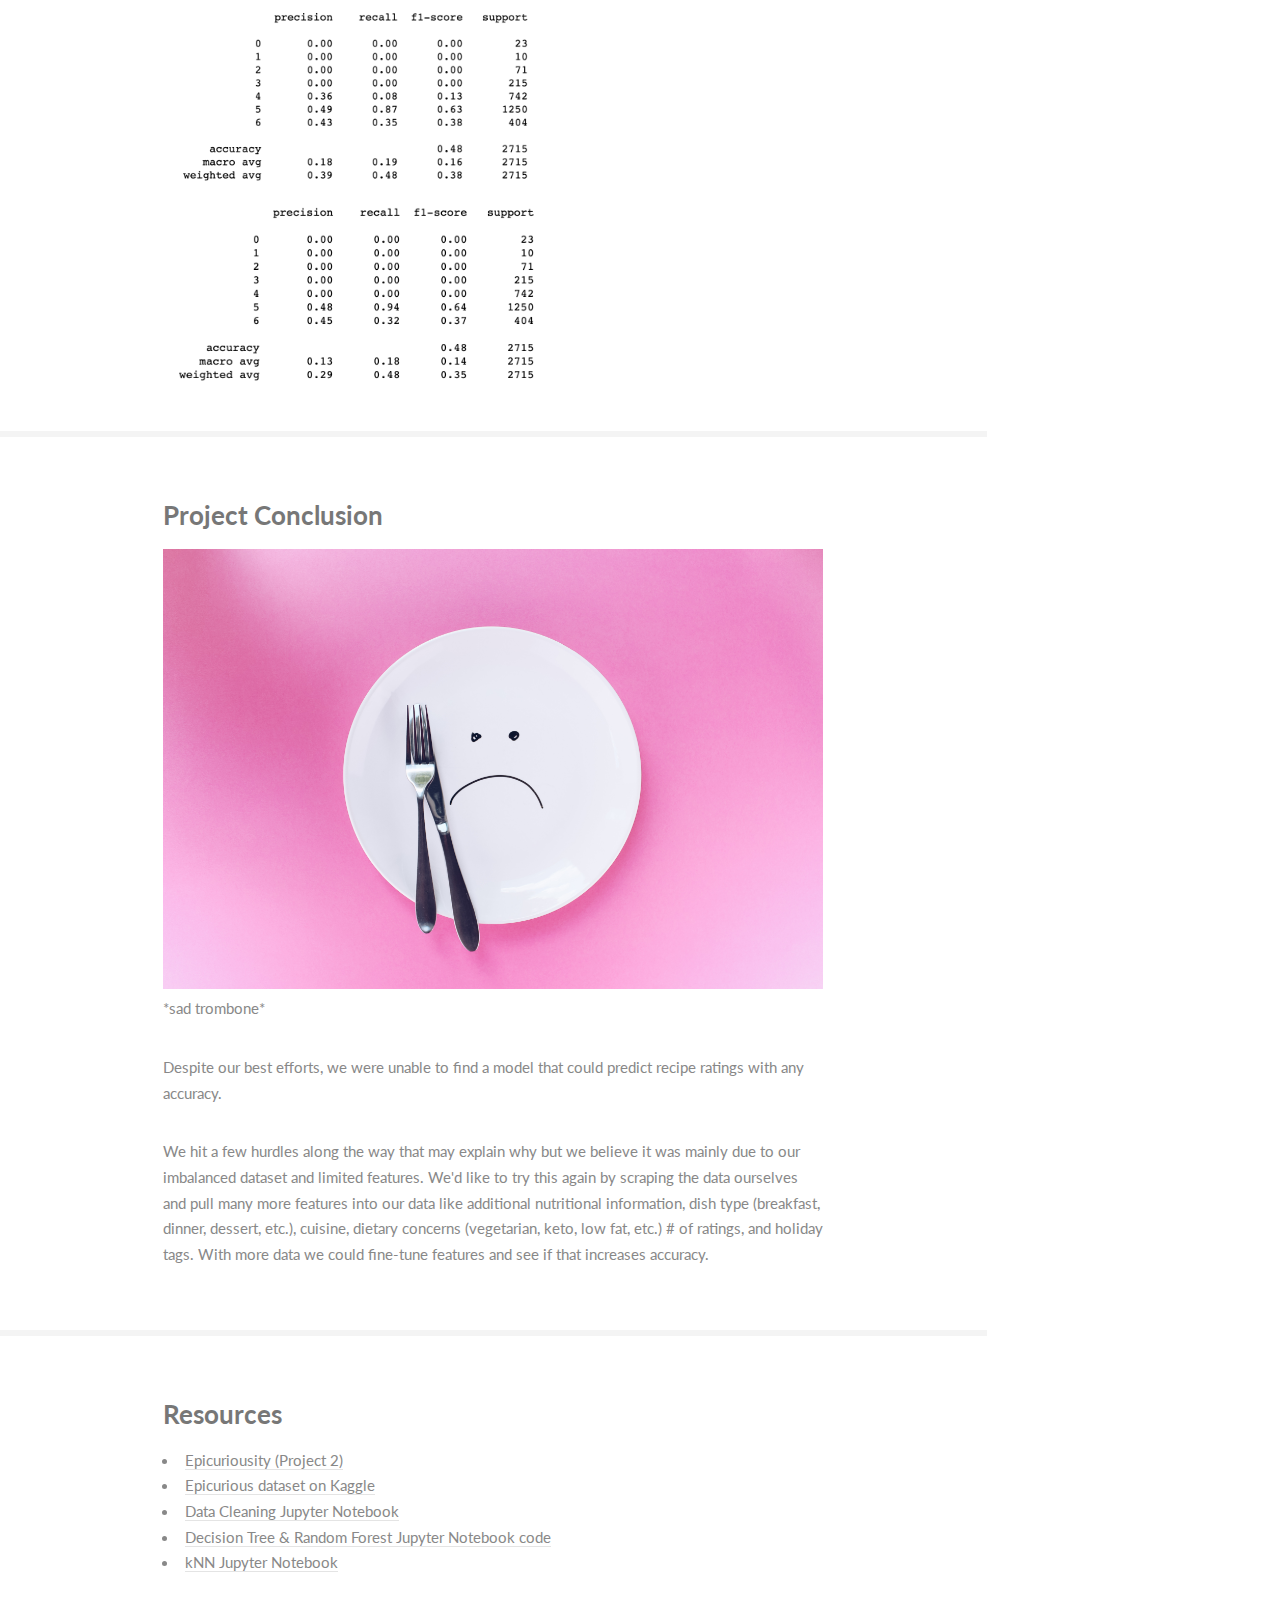
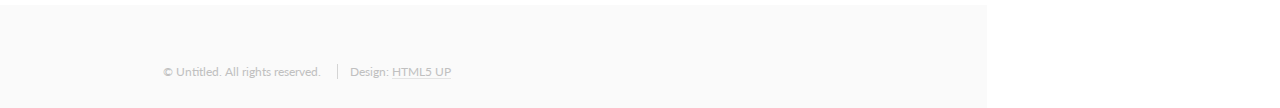
==== commit 2a1c259f: "Add files via upload" ====
--- a/epicuriouser-site/index.html
+++ b/epicuriouser-site/index.html
@@ -297,7 +297,7 @@
 		<h4>Feature Selection & Pre-Processing</h4>
 		<ul>
 			<li>kBest: univariate feature selection with F-test for feature scoring</li>
-			<li>Note: the two most important features are ones we added from exiting data. This might be a cluethat pre4dicting off nutrictional data is not going to work.</li>
+			<li>Note: the two most important features are ones we added from existing data. This might be a clue that pre4dicting off nutritional data is not going to work.</li>
 
 			<img src="images/feature_selection.png" alt="" width="100%" />
             <li>Label Encoderfor: fit label training and test data</li>
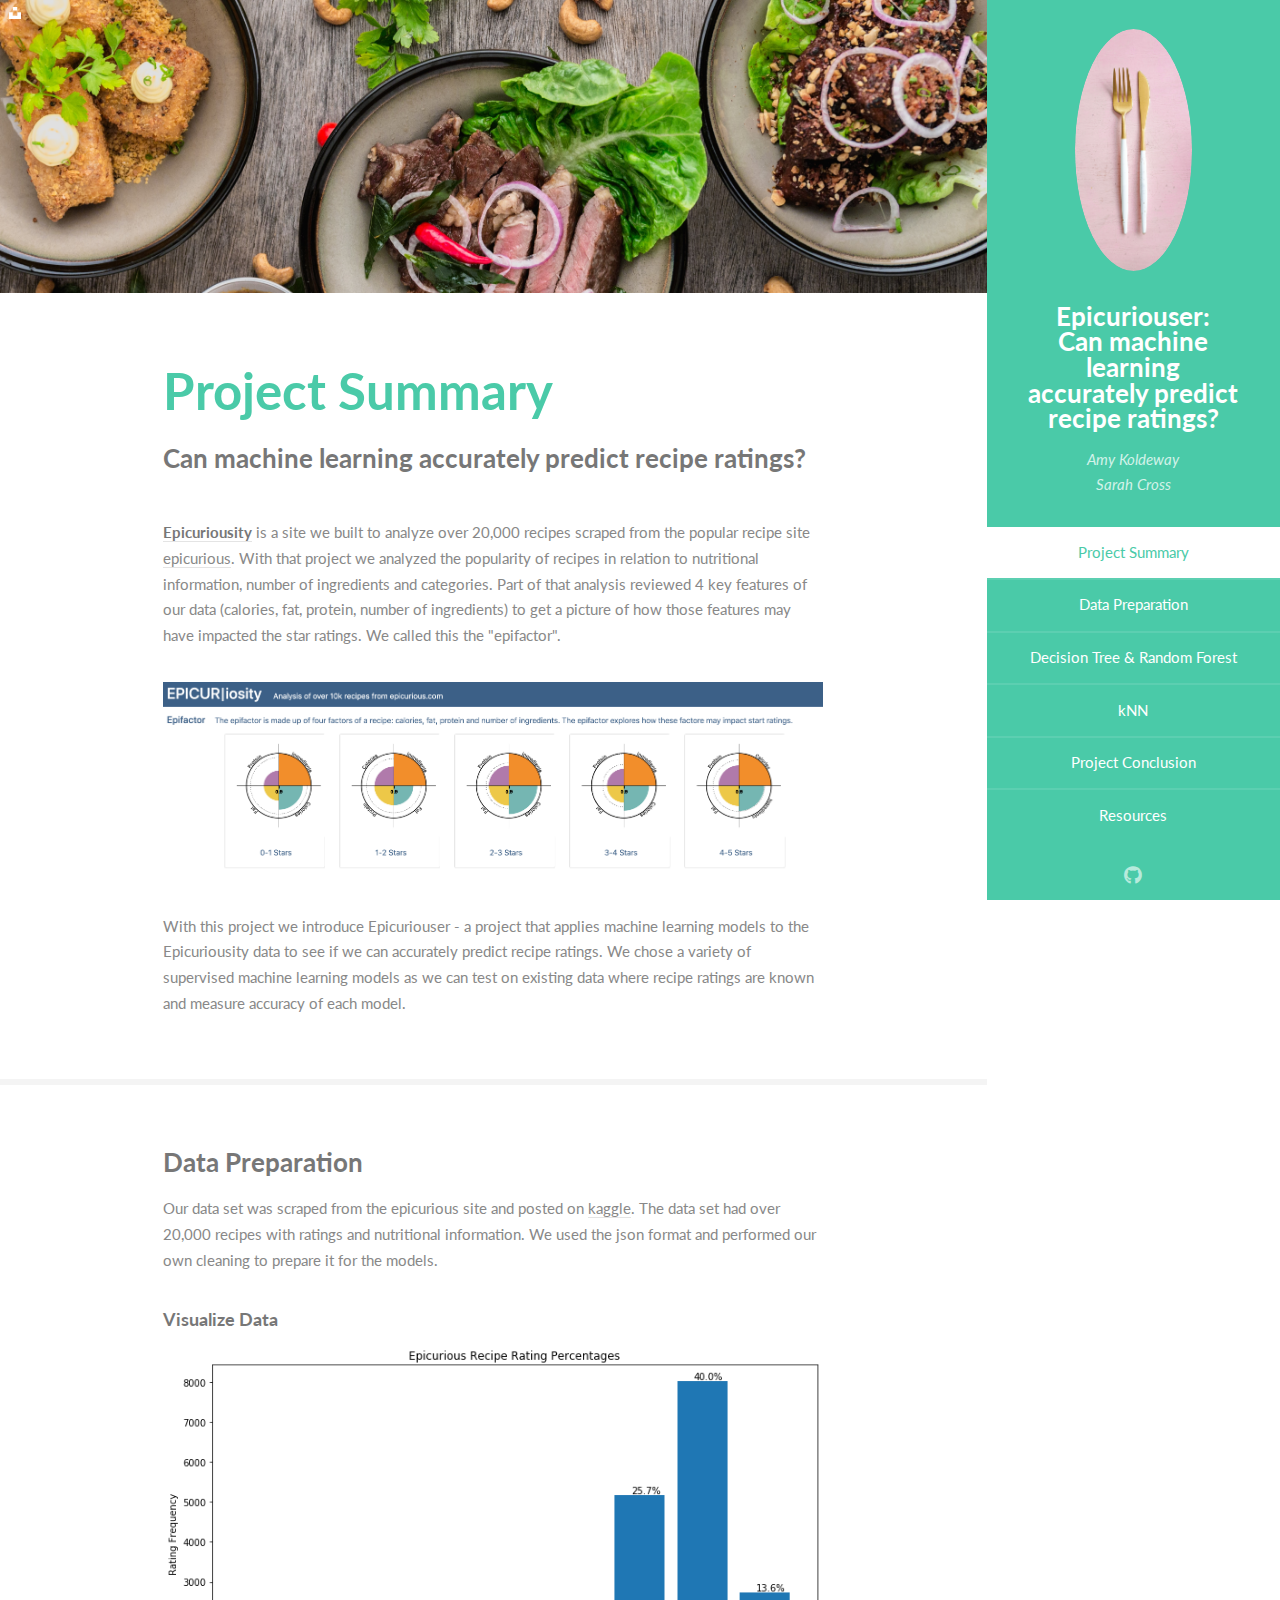
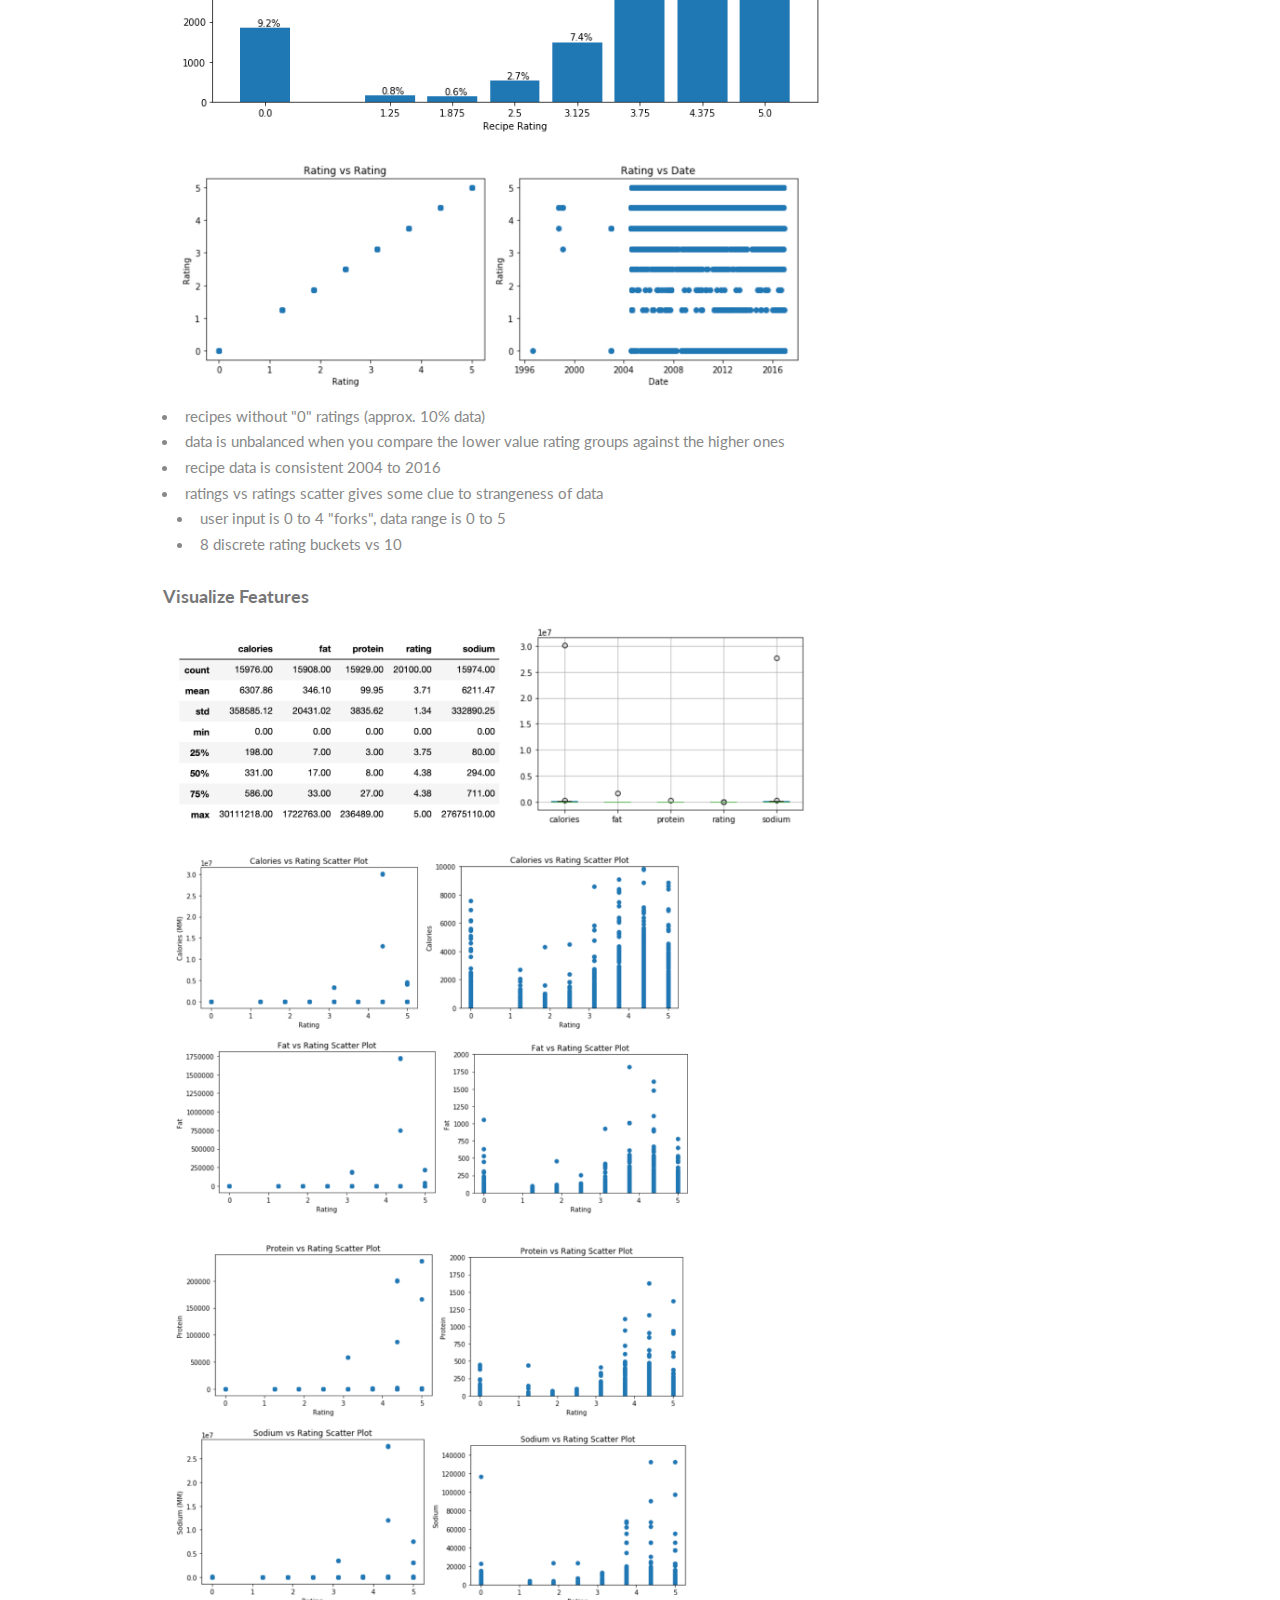
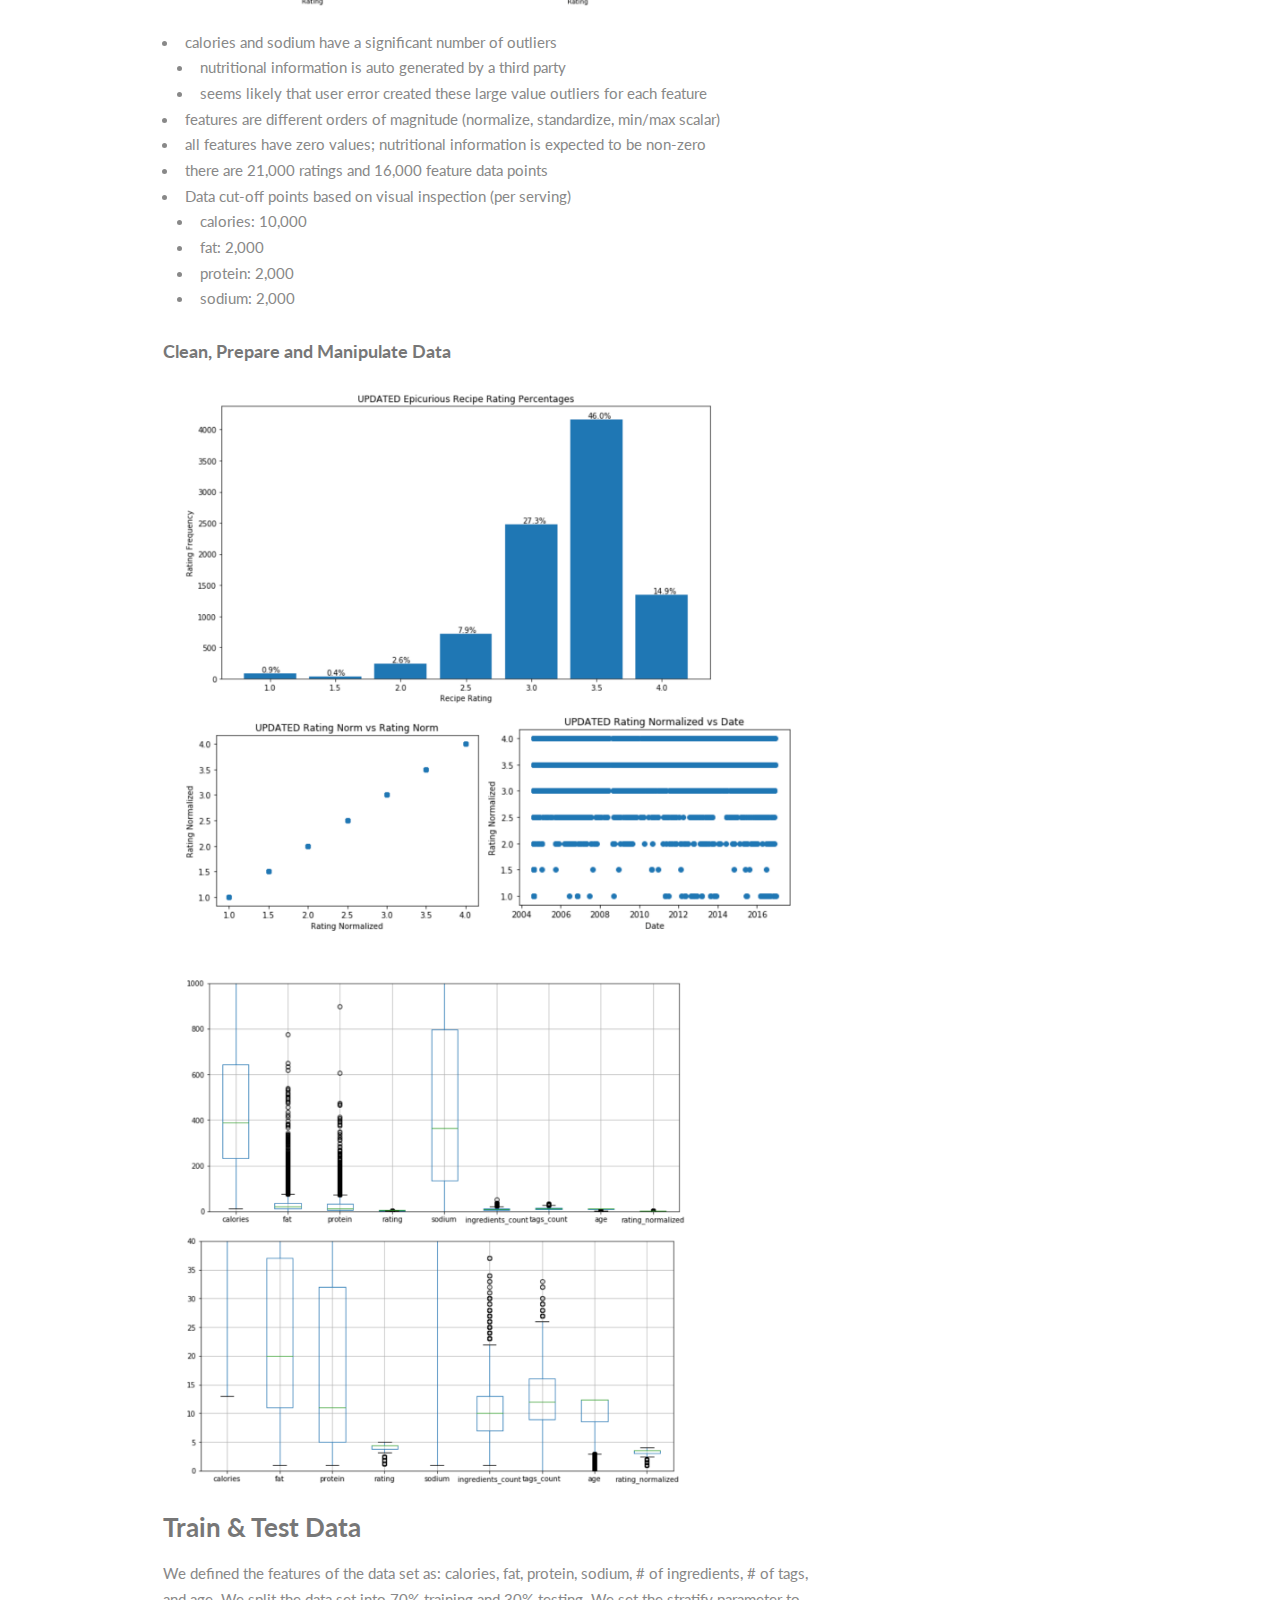
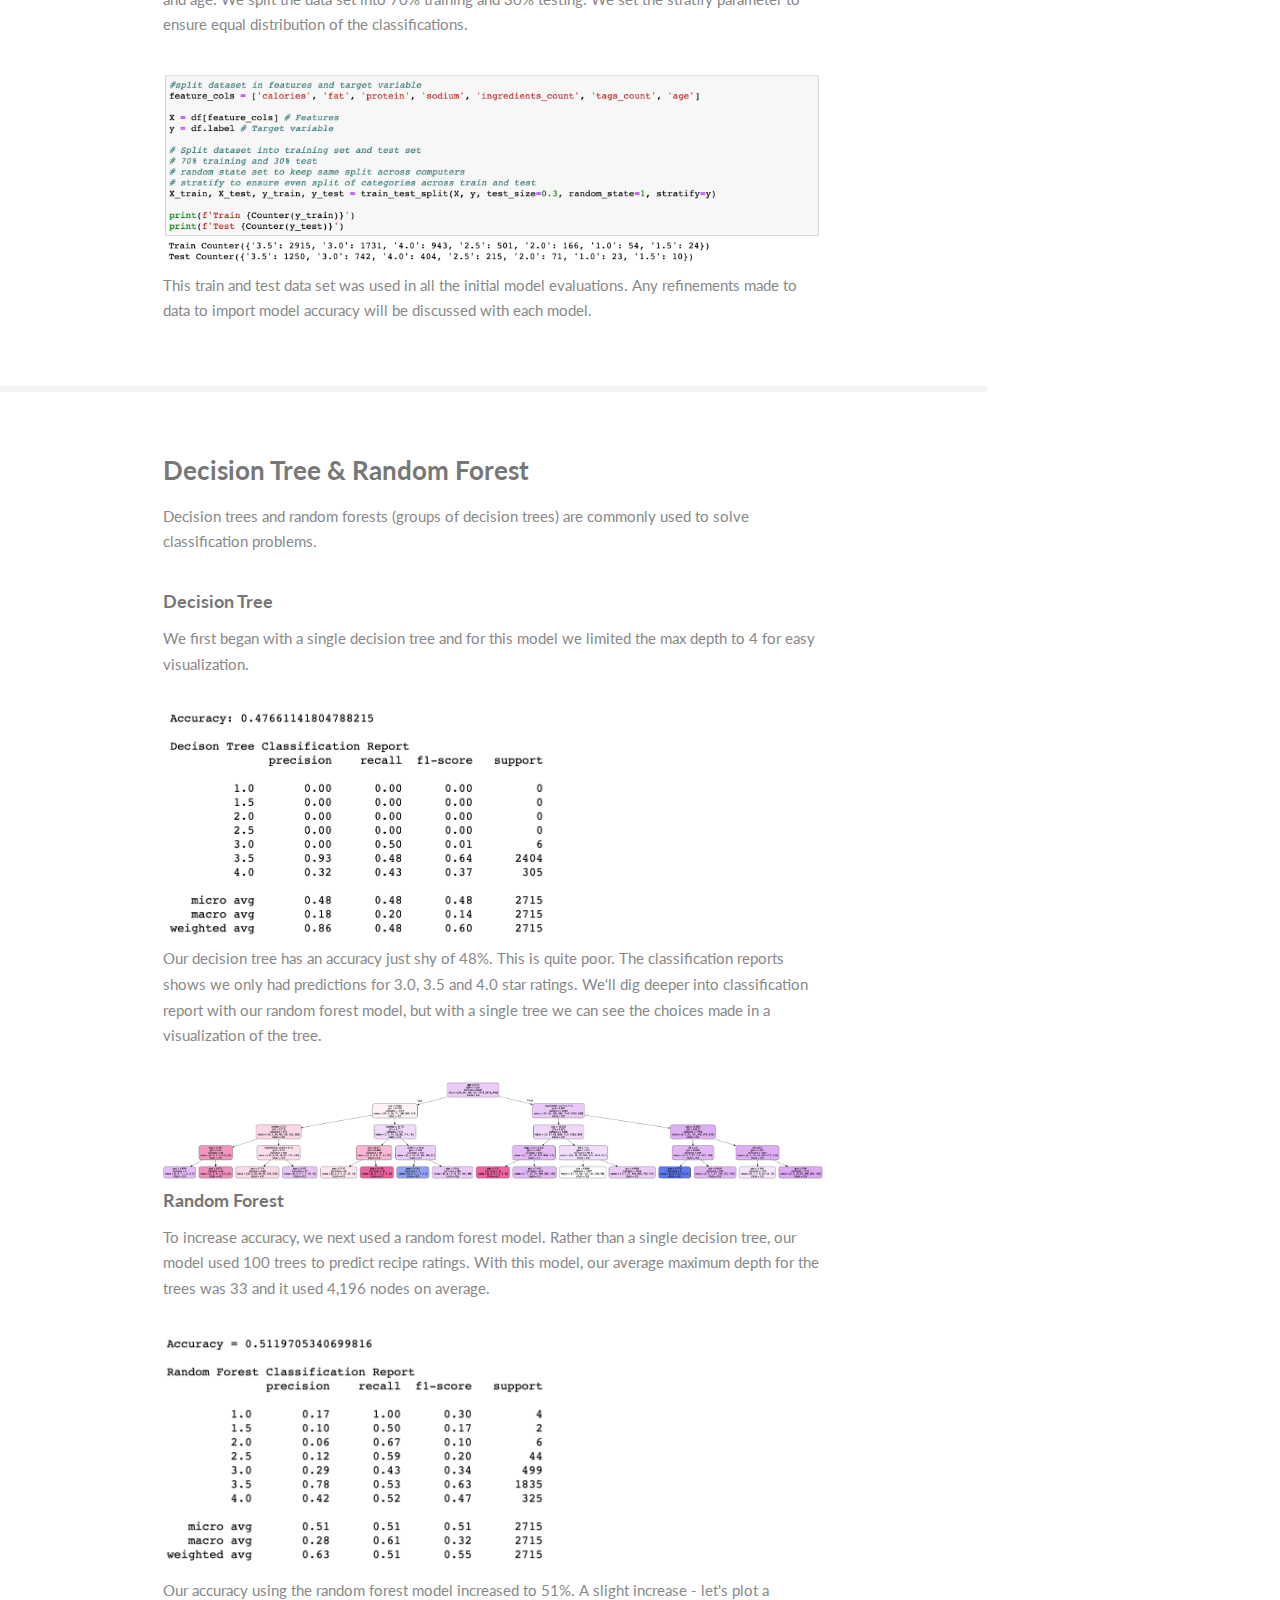
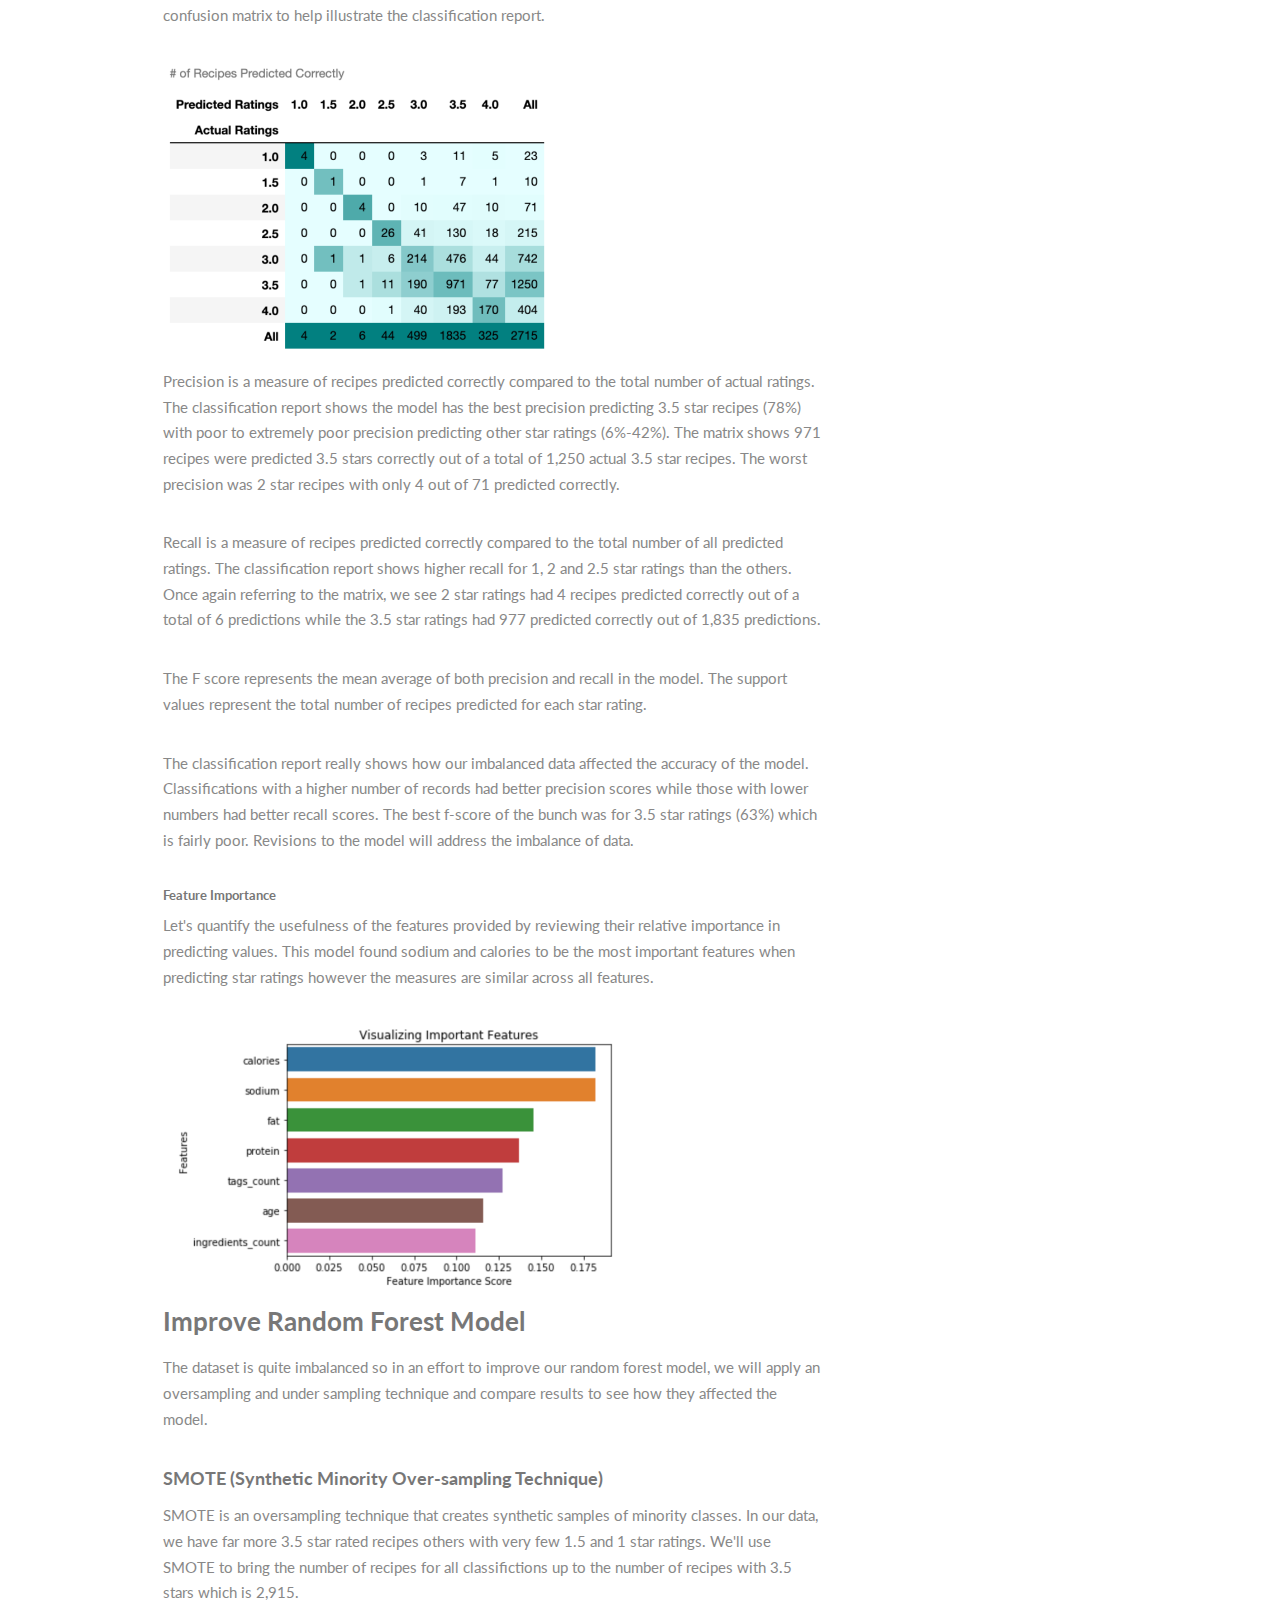
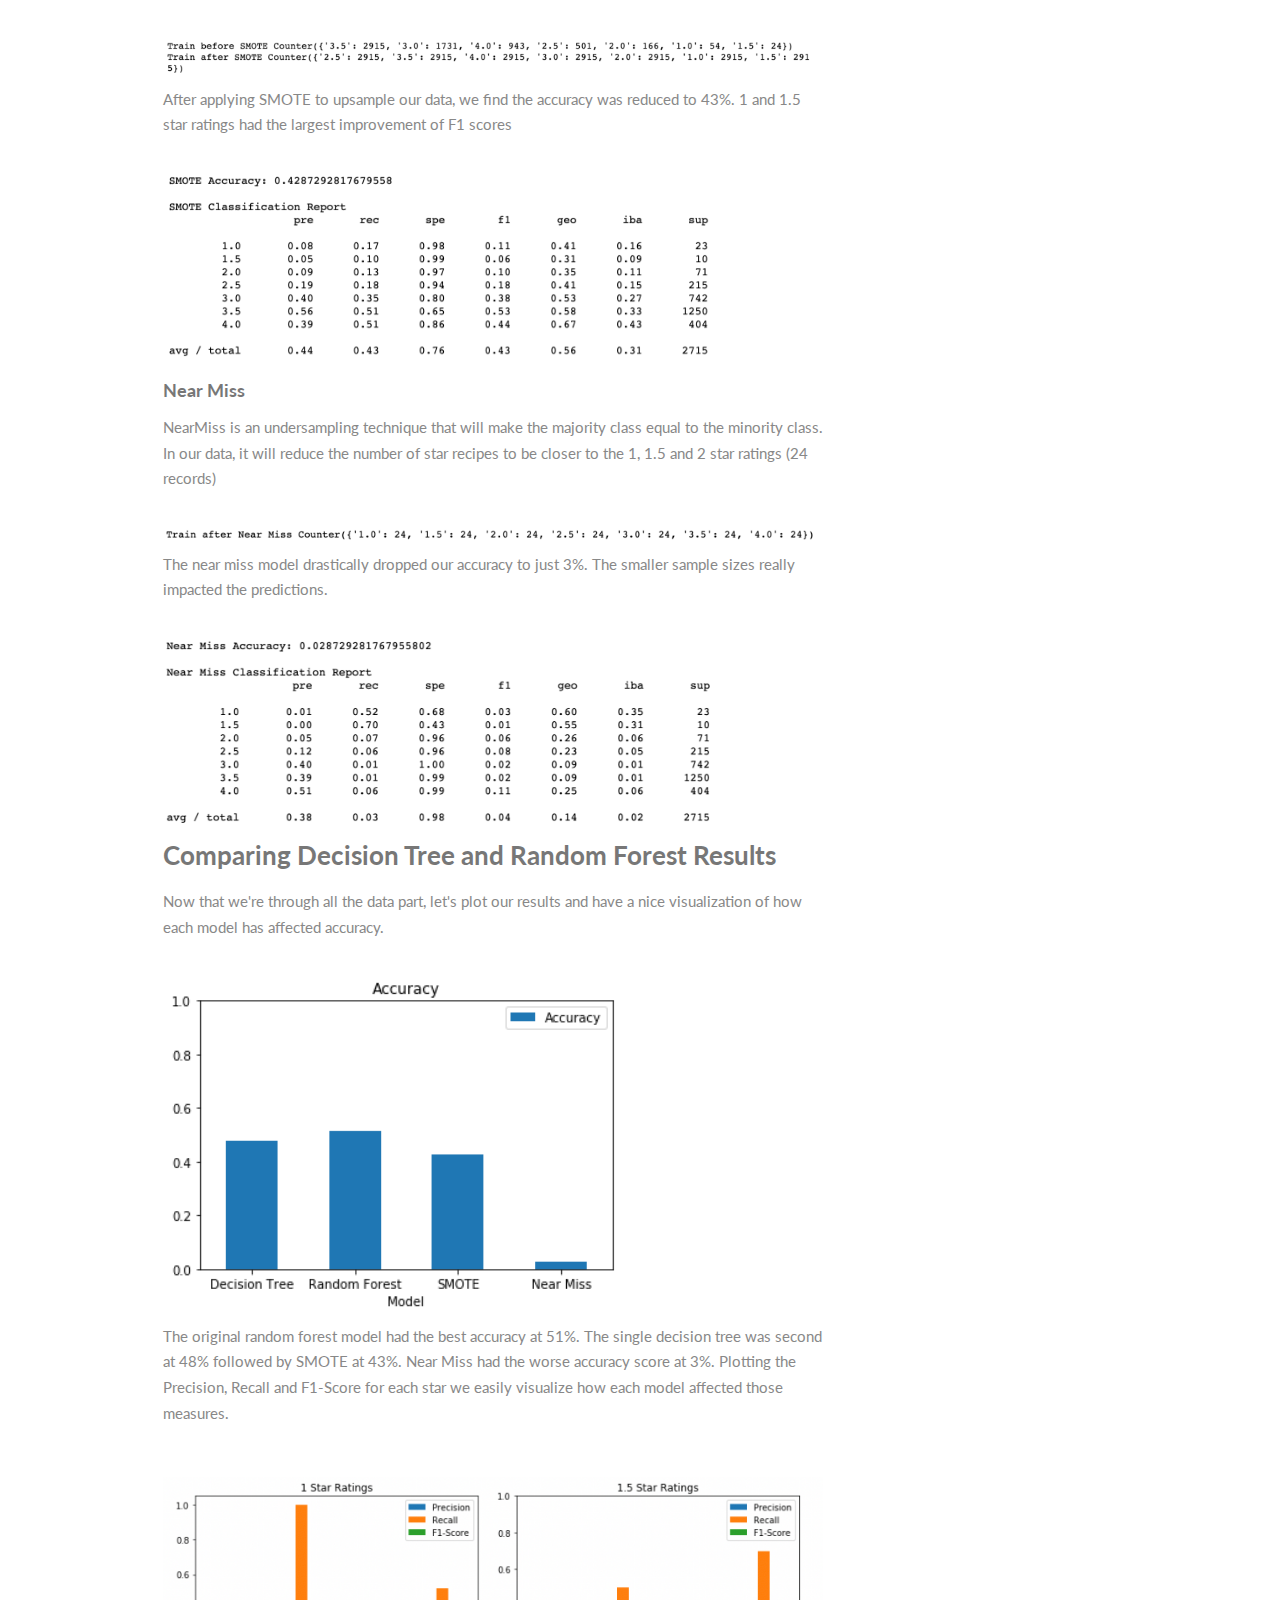
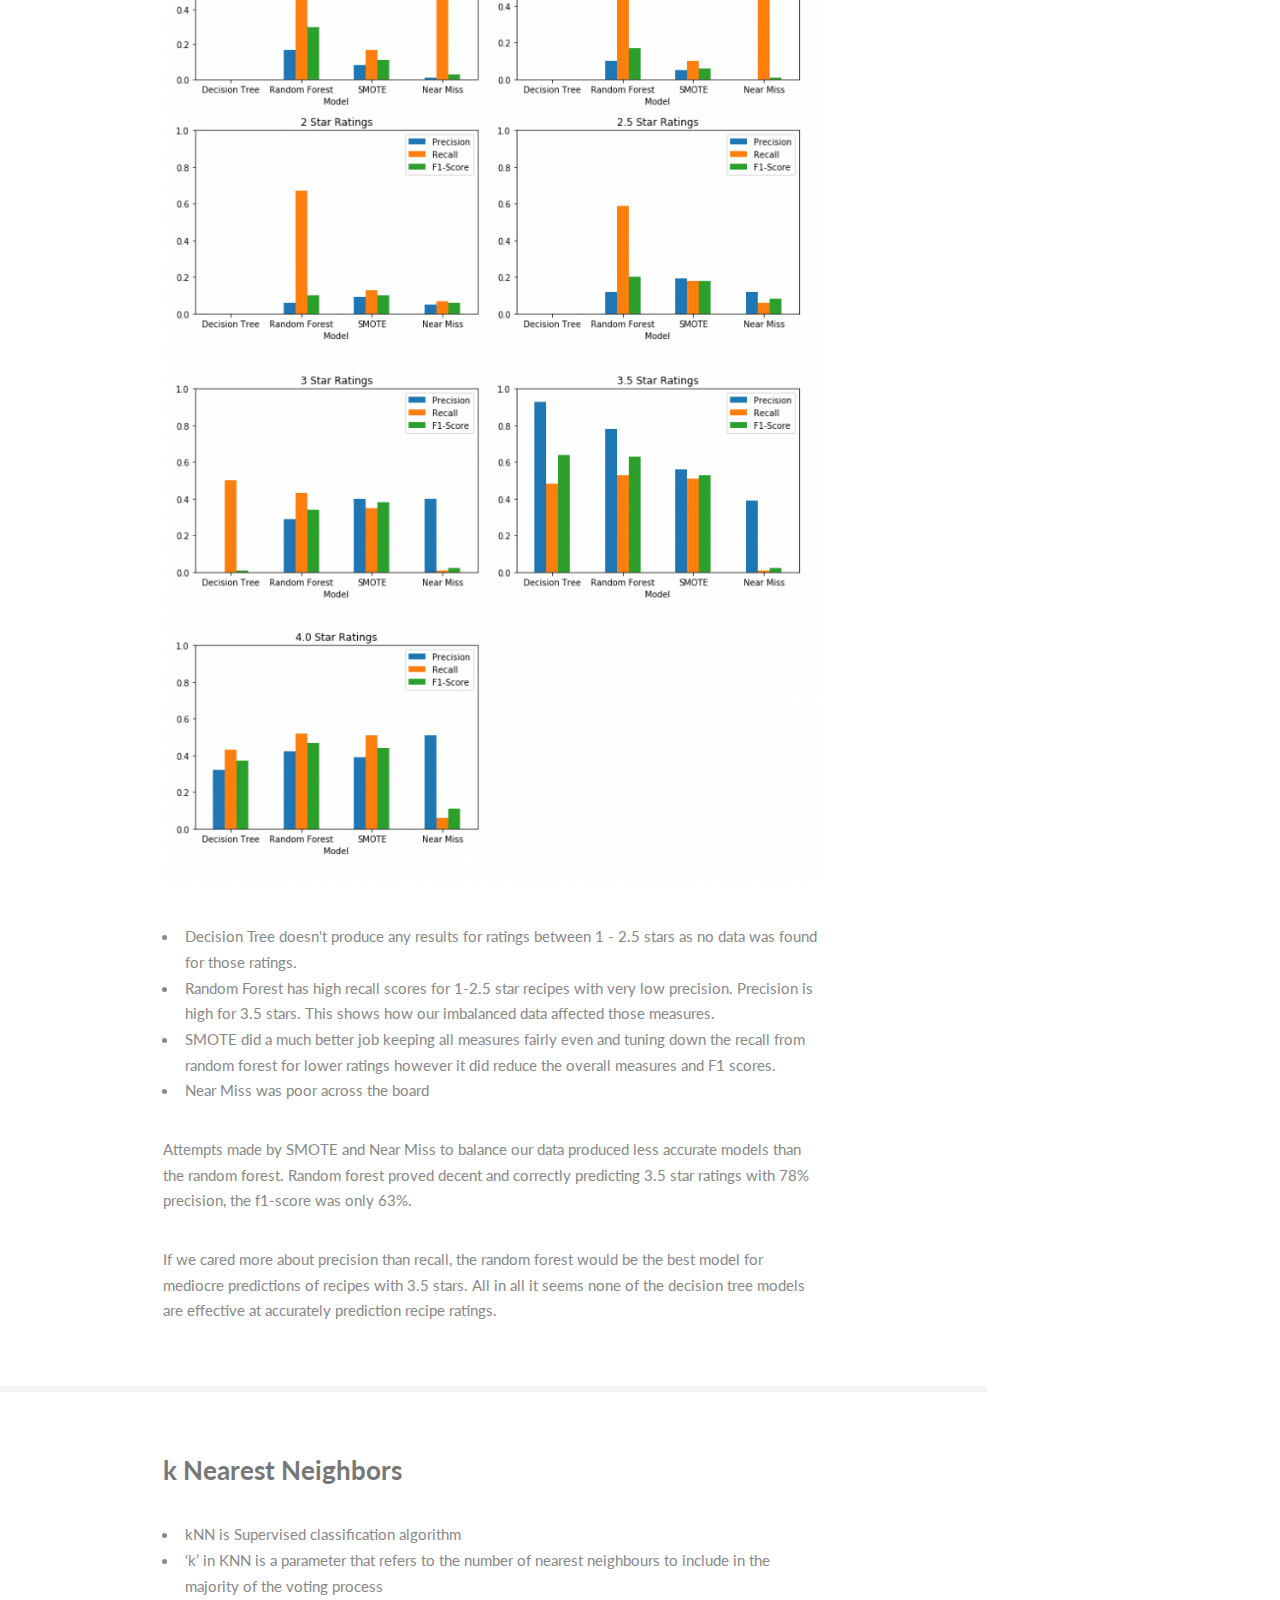
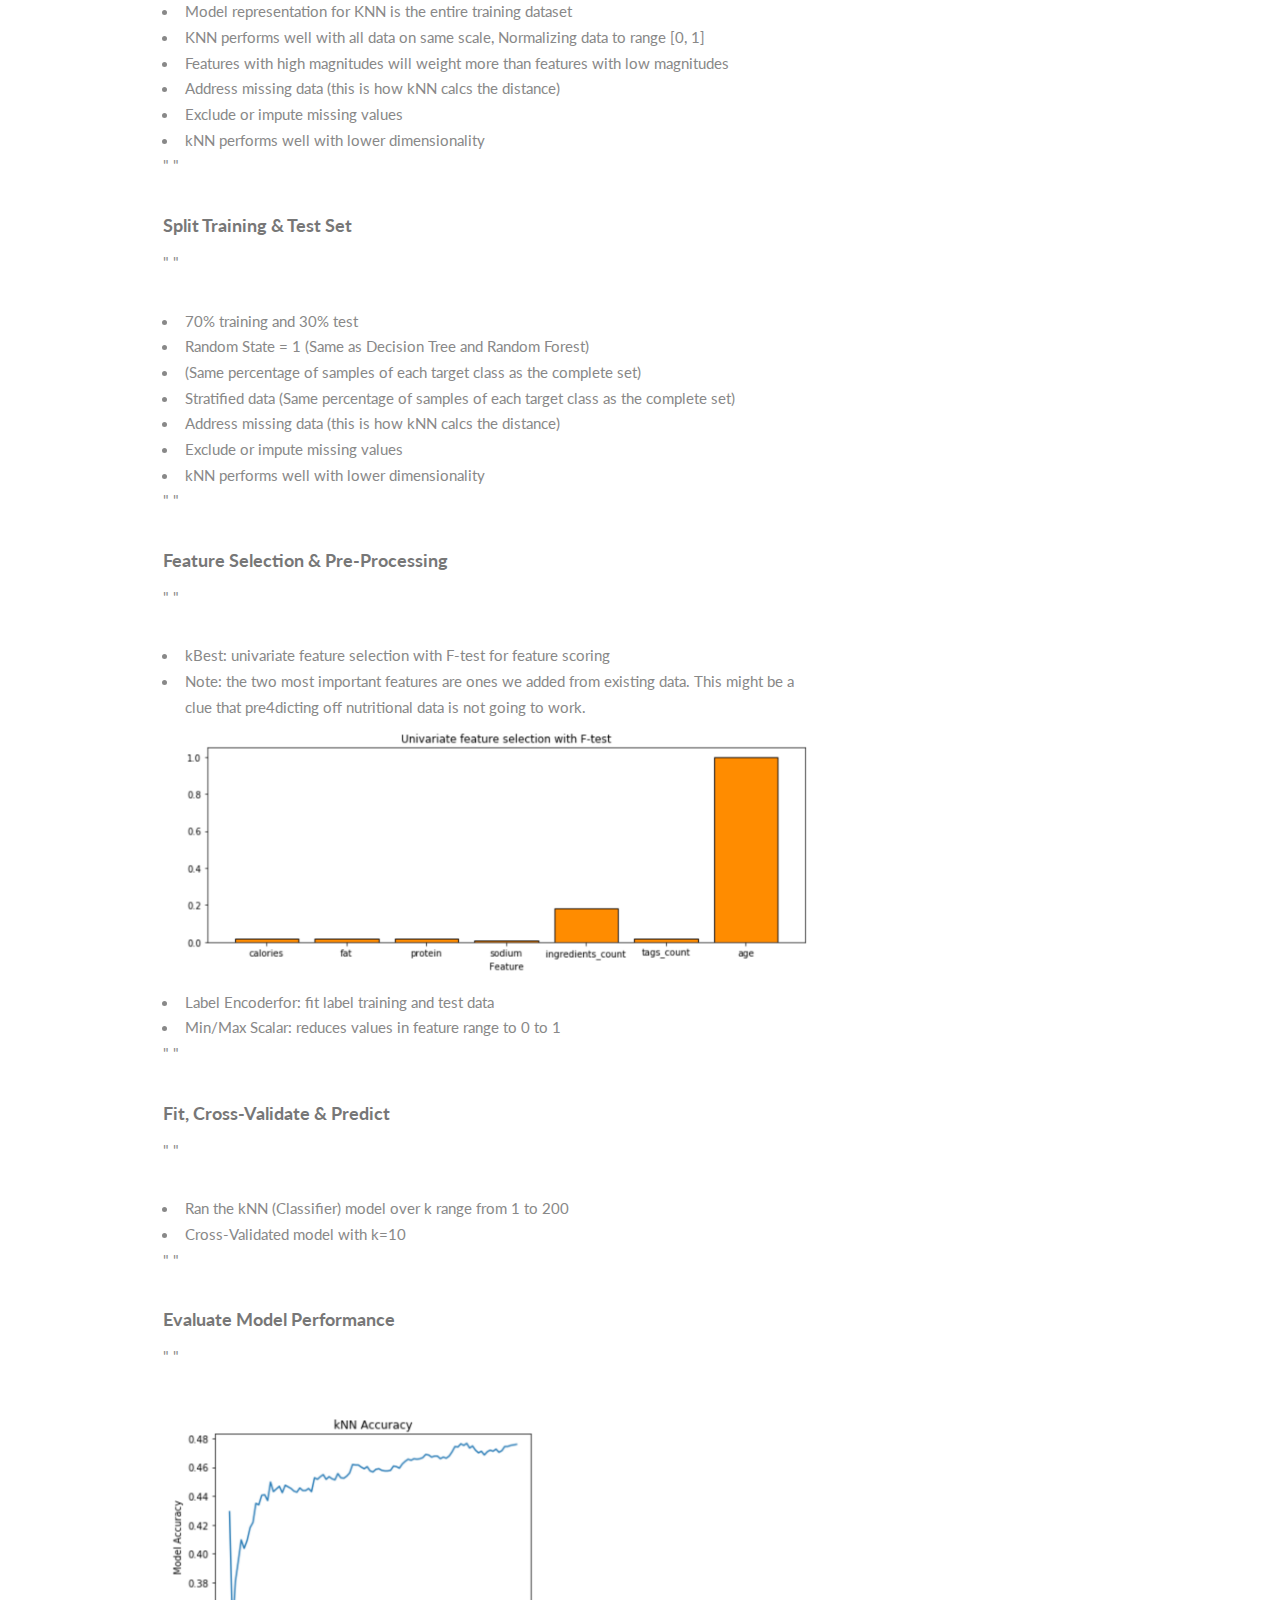
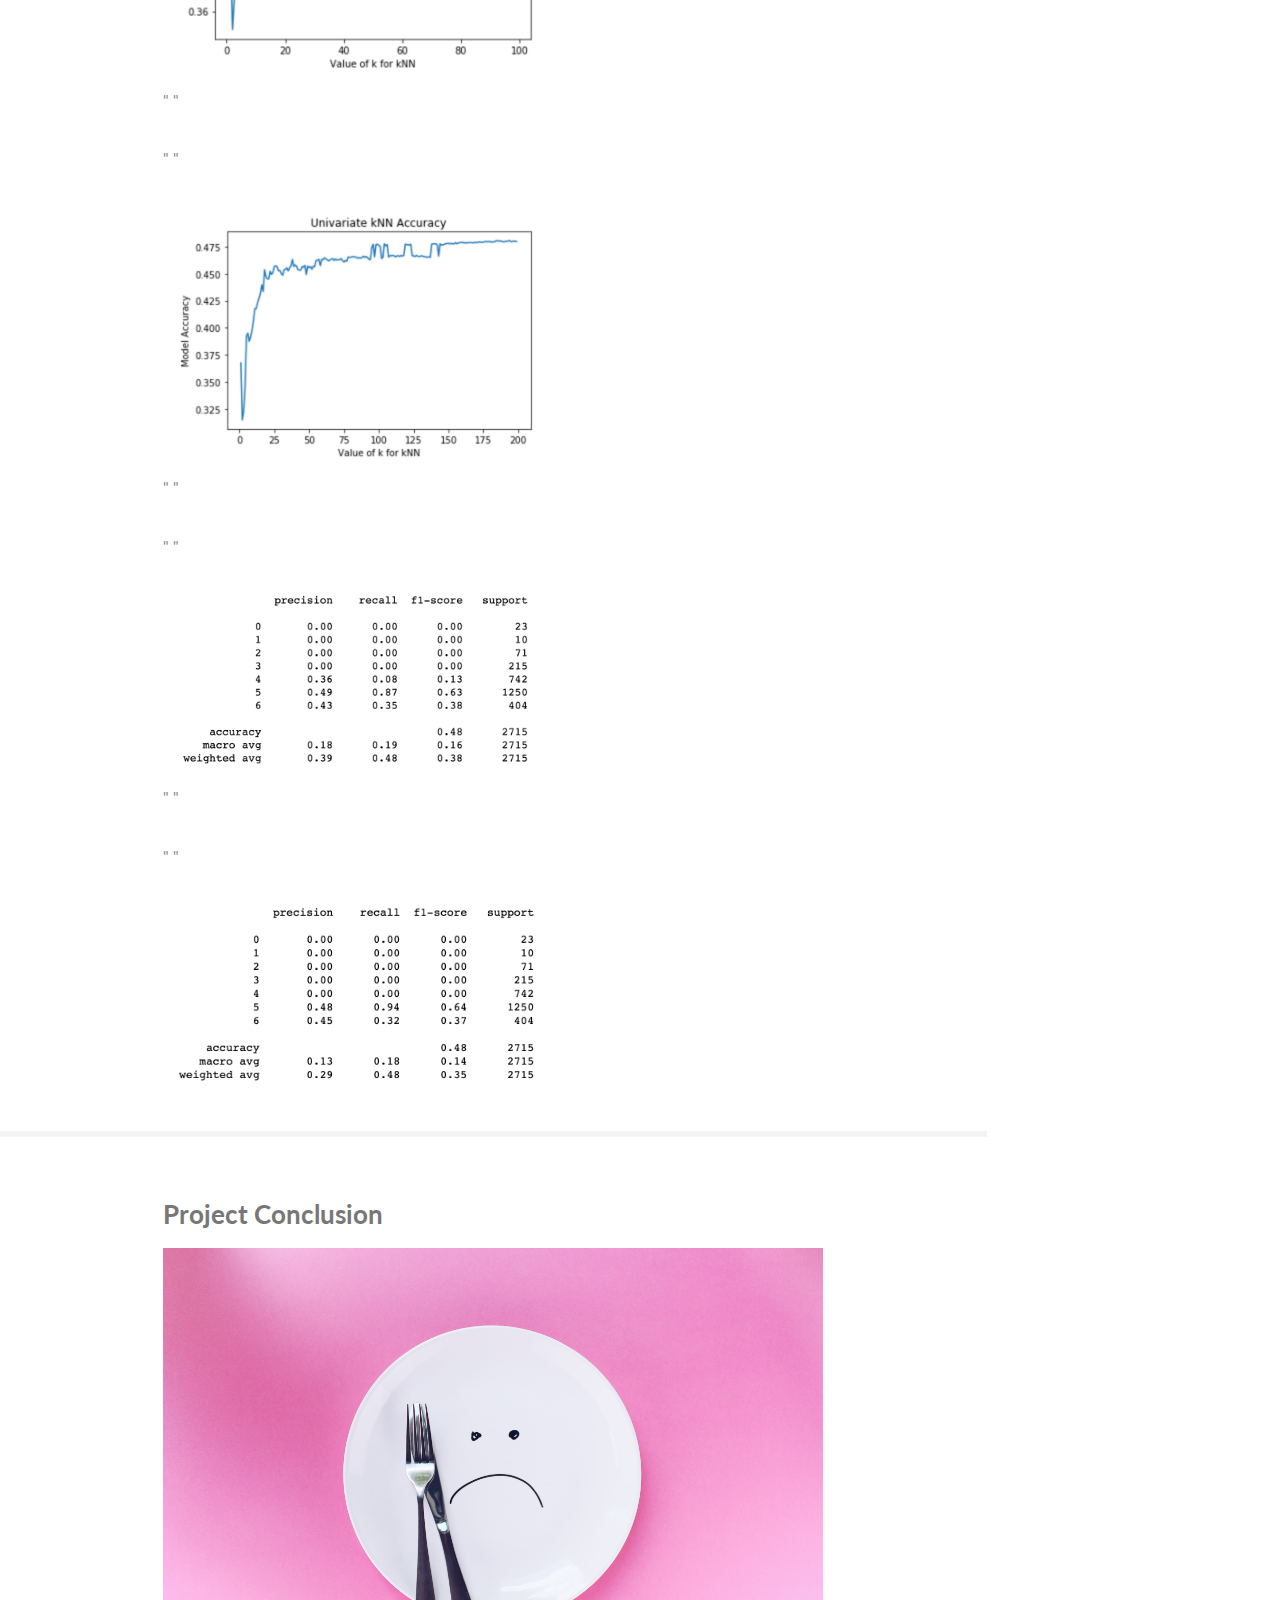
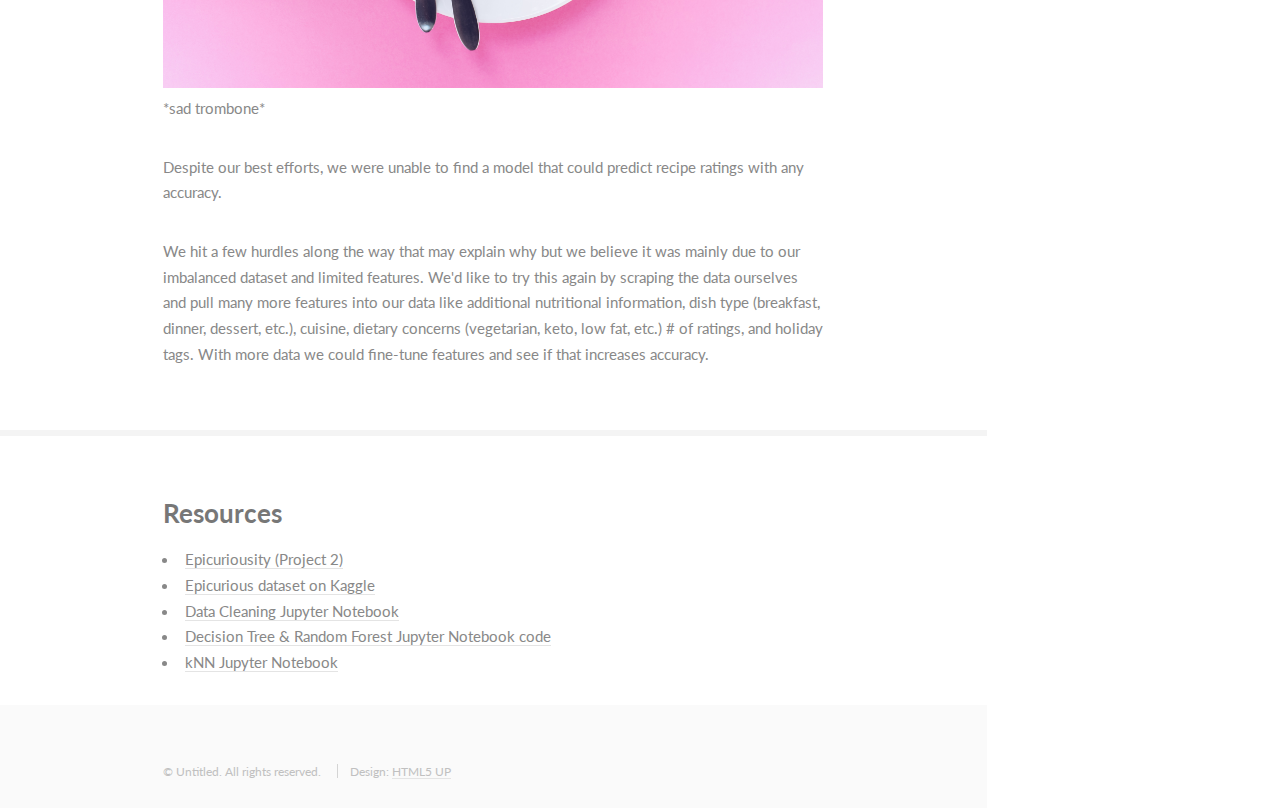
==== commit 688d13e6: "Add files via upload" ====
--- a/epicuriouser-site/index.html
+++ b/epicuriouser-site/index.html
@@ -165,7 +165,8 @@
                         limited the max depth to 4 for easy visualization.</p>
                     <img src="images/class-report-dt.png" alt="" width="60%" />
                     <p>
-                        Our decision tree has an accuracy just shy of 48%. This is quite poor. The classification reports
+                        Our decision tree has an accuracy just shy of 48%. This is quite poor. The classification
+                        reports
                         shows we
                         only had predictions for 3.0, 3.5 and 4.0 star ratings. We'll dig deeper into classification
                         report with our random forest model, but with a single tree we can see the choices made in a
@@ -266,60 +267,70 @@
                 </div>
             </section>
 
-<!-- Four-->
-<section id="four">
-    <div class="container">
-        <h3>k Nearest Neighbors</h3>
-        <p></p>
-
-        <ul>
-			<li>kNN is Supervised classification algorithm </li>
-			<li>‘k’ in KNN is a parameter that refers to the number of nearest neighbours to include in the majority of the voting process </li>
-            <li>Model representation for KNN is the entire training dataset </li>
-            <li>KNN performs well with all data on same scale, Normalizing data to range [0, 1] </li>
-            <li>Features with high magnitudes will weight more than features with low magnitudes </li>
-            <li>Address missing data (this is how kNN calcs the distance) </li>
-            <li>Exclude or impute missing values </li>
-            <li>kNN performs well with lower dimensionality </li>
-        </ul>
-        <p></p>
-		<h4>Split Training & Test Set</h4>
-		<ul>
-            <li>70% training and 30% test</li>
-            <li>Random State = 1 (Same as Decision Tree and Random Forest)</li>
-            <li>(Same percentage of samples of each target class as the complete set)</li>
-            <li>Stratified data (Same percentage of samples of each target class as the complete set)</li>
-            <li>Address missing data (this is how kNN calcs the distance) </li>
-            <li>Exclude or impute missing values </li>
-            <li>kNN performs well with lower dimensionality </li>
-		</ul>
-		<p></p>
-		<h4>Feature Selection & Pre-Processing</h4>
-		<ul>
-			<li>kBest: univariate feature selection with F-test for feature scoring</li>
-			<li>Note: the two most important features are ones we added from existing data. This might be a clue that pre4dicting off nutritional data is not going to work.</li>
-
-			<img src="images/feature_selection.png" alt="" width="100%" />
-            <li>Label Encoderfor: fit label training and test data</li>
-            <li>Min/Max Scalar: reduces values in feature range to 0 to 1</li>
-		</ul>
-        <p></p>
-		<h4>Fit, Cross-Validate & Predict</h4>
-		<ul>
-			<li>Ran the kNN (Classifier) model over k range from 1 to 200</li>
-            <li>Cross-Validated model with k=10</li>
-		</ul>
-
-		<h4>Evaluate Model Performance</h4>
-        <p></p>
-		<img src="images/kNN_Accuracy.png" alt="" width="60%" />
-		<img src="images/kNN_Accuracy_Univariate.png" alt="" width="60%" />
-
-		<img src="images/kNN_Matrix.png" alt="" width="60%" />
-		<img src="images/kNN_Matrix_Univariate.png" alt="" width="60%" />
-
-    </div>
-</section>
+            <!-- Four-->
+            <section id="four">
+                <div class="container">
+                    <h3>k Nearest Neighbors</h3>
+                    <p></p>
+
+                    <ul>
+                        <li>kNN is Supervised classification algorithm </li>
+                        <li>‘k’ in KNN is a parameter that refers to the number of nearest neighbours to include in the
+                            majority of the voting process </li>
+                        <li>Model representation for KNN is the entire training dataset </li>
+                        <li>KNN performs well with all data on same scale, Normalizing data to range [0, 1] </li>
+                        <li>Features with high magnitudes will weight more than features with low magnitudes </li>
+                        <li>Address missing data (this is how kNN calcs the distance) </li>
+                        <li>Exclude or impute missing values </li>
+                        <li>kNN performs well with lower dimensionality </li>
+                    </ul>
+                    <p>" "</p>
+                    <h4>Split Training & Test Set</h4>
+                    <p>" "</p>
+                    <ul>
+                        <li>70% training and 30% test</li>
+                        <li>Random State = 1 (Same as Decision Tree and Random Forest)</li>
+                        <li>(Same percentage of samples of each target class as the complete set)</li>
+                        <li>Stratified data (Same percentage of samples of each target class as the complete set)</li>
+                        <li>Address missing data (this is how kNN calcs the distance) </li>
+                        <li>Exclude or impute missing values </li>
+                        <li>kNN performs well with lower dimensionality </li>
+                    </ul>
+                    <p>" "</p>
+                    <h4>Feature Selection & Pre-Processing</h4>
+                    <p>" "</p>
+                    <ul>
+                        <li>kBest: univariate feature selection with F-test for feature scoring</li>
+                        <li>Note: the two most important features are ones we added from existing data. This might be a
+                            clue that pre4dicting off nutritional data is not going to work.</li>
+
+                        <img src="images/feature_selection.png" alt="" width="100%" />
+                        <li>Label Encoderfor: fit label training and test data</li>
+                        <li>Min/Max Scalar: reduces values in feature range to 0 to 1</li>
+                    </ul>
+                    <p>" "</p>
+                    <h4>Fit, Cross-Validate & Predict</h4>
+                    <p>" "</p>
+                    <ul>
+                        <li>Ran the kNN (Classifier) model over k range from 1 to 200</li>
+                        <li>Cross-Validated model with k=10</li>
+                    </ul>
+                    <p>" "</p>
+                    <h4>Evaluate Model Performance</h4>
+                    <p>" "</p>
+                    <img src="images/kNN_Accuracy.png" alt="" width="60%" />
+                    <p>" "</p>
+                    <p>" "</p>
+                    <img src="images/kNN_Accuracy_Univariate.png" alt="" width="60%" />
+                    <p>" "</p>
+                    <p>" "</p>
+                    <img src="images/kNN_Matrix.png" alt="" width="60%" />
+                    <p>" "</p>
+                    <p>" "</p>
+                    <img src="images/kNN_Matrix_Univariate.png" alt="" width="60%" />
+
+                </div>
+            </section>
 
             <!-- Five -->
             <section id="five">
@@ -344,15 +355,17 @@
                     <h3>Resources</h3>
                     <ul>
                         <li><a href="https://epi-plus.herokuapp.com/" target="_blank">Epicuriousity (Project 2)</a></li>
-                        <li><a href="https://www.kaggle.com/hugodarwood/epirecipes" target="_blank">Epicurious dataset on Kaggle</a></li>
+                        <li><a href="https://www.kaggle.com/hugodarwood/epirecipes" target="_blank">Epicurious dataset
+                                on Kaggle</a></li>
                         <li><a href="" target="_blank">Data Cleaning Jupyter Notebook</a></li>
-                        <li><a href="ML-RandomForestScript.html" target="_blank">Decision Tree & Random Forest Jupyter Notebook code</a></li>
+                        <li><a href="ML-RandomForestScript.html" target="_blank">Decision Tree & Random Forest Jupyter
+                                Notebook code</a></li>
                         <li><a href="" target="_blank">kNN Jupyter Notebook</a></li>
                     </ul>
 
                 </div>
             </section>
-            
+
 
         </div>
 
@@ -379,4 +392,4 @@
 
 </body>
 
-</html>
+</html>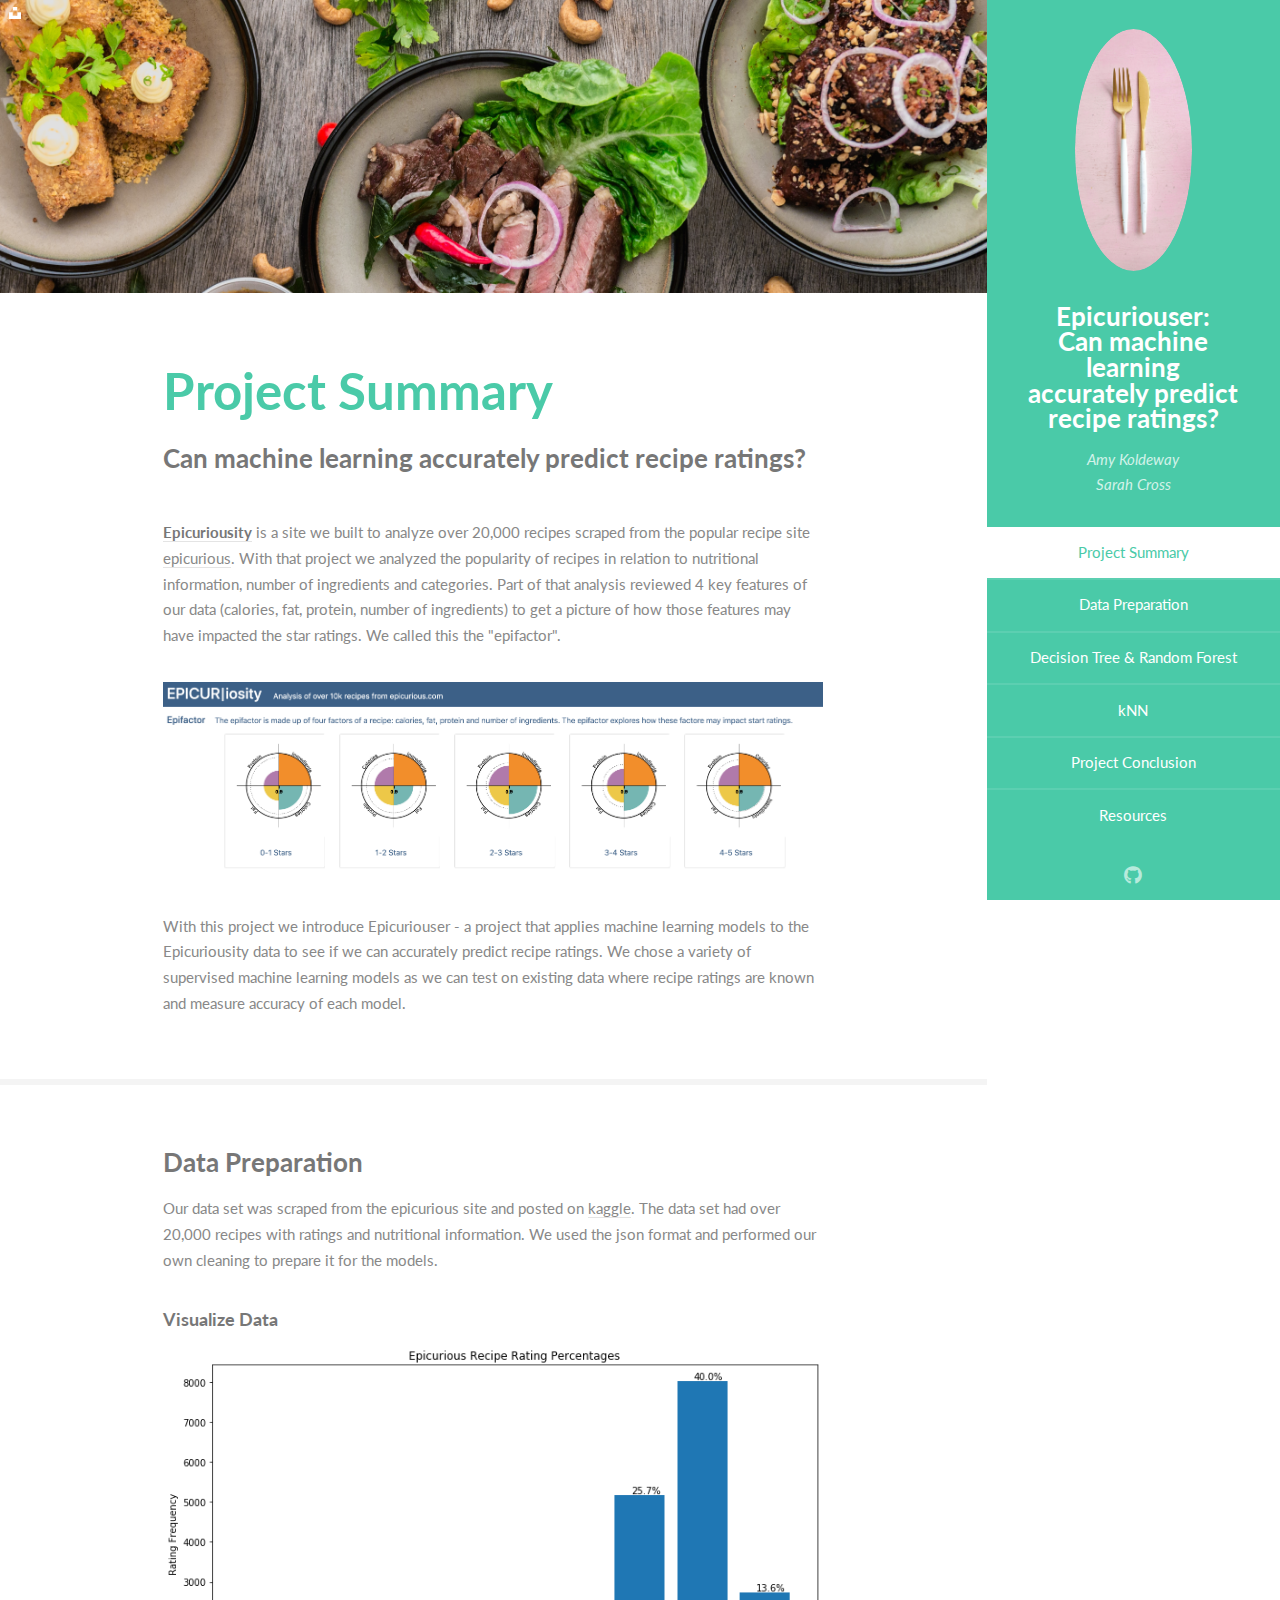
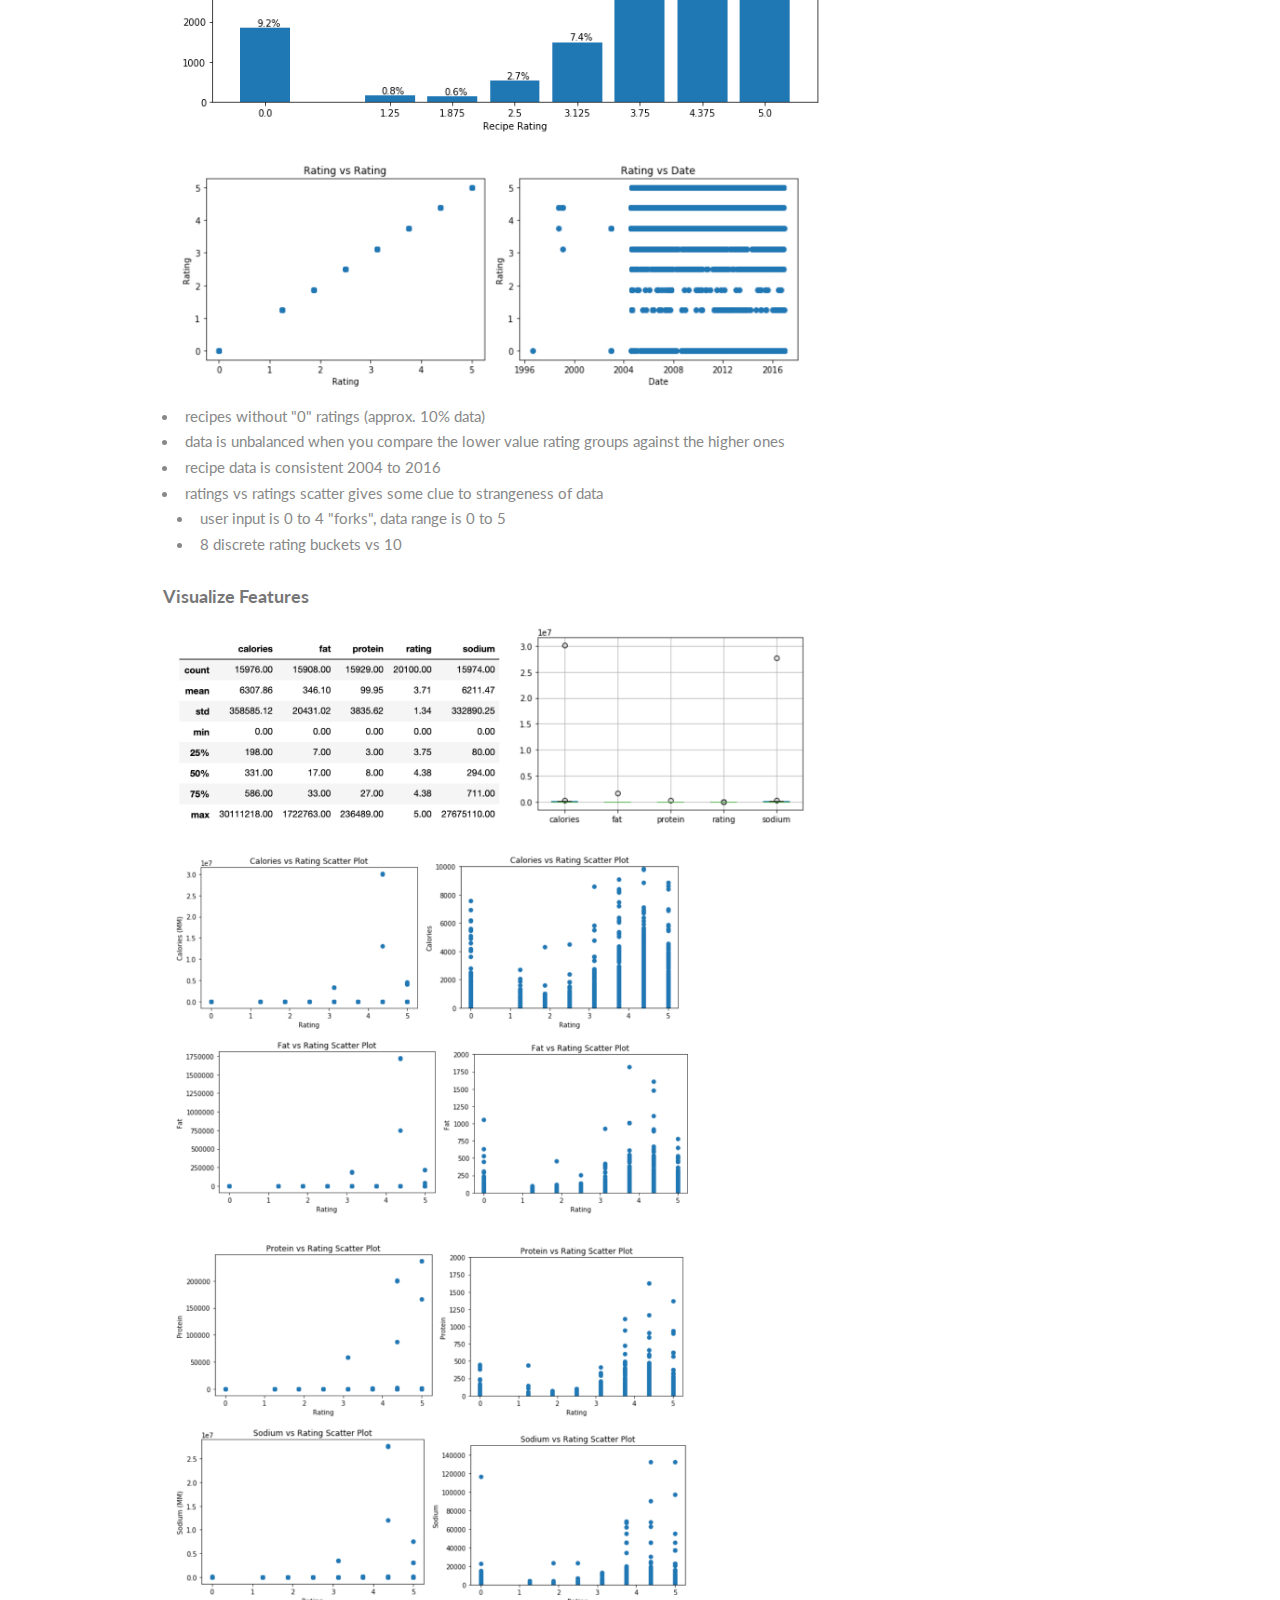
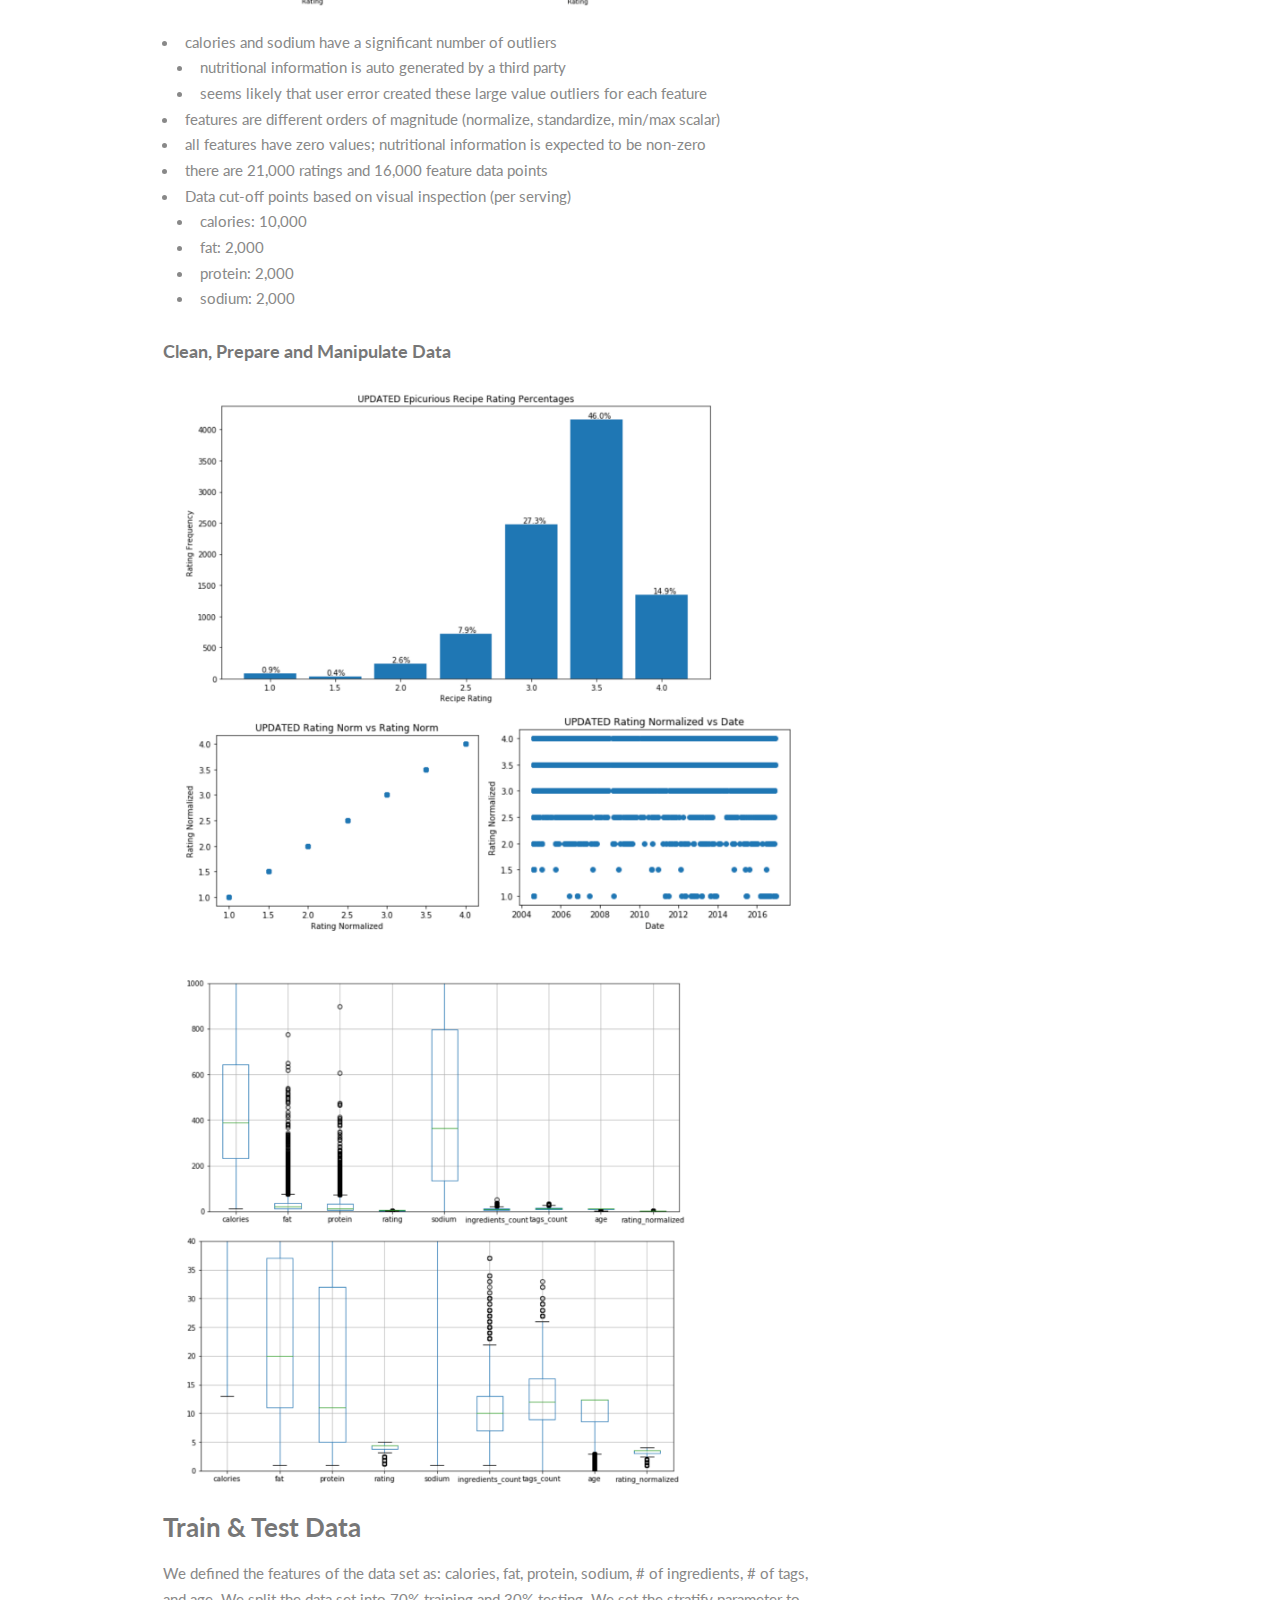
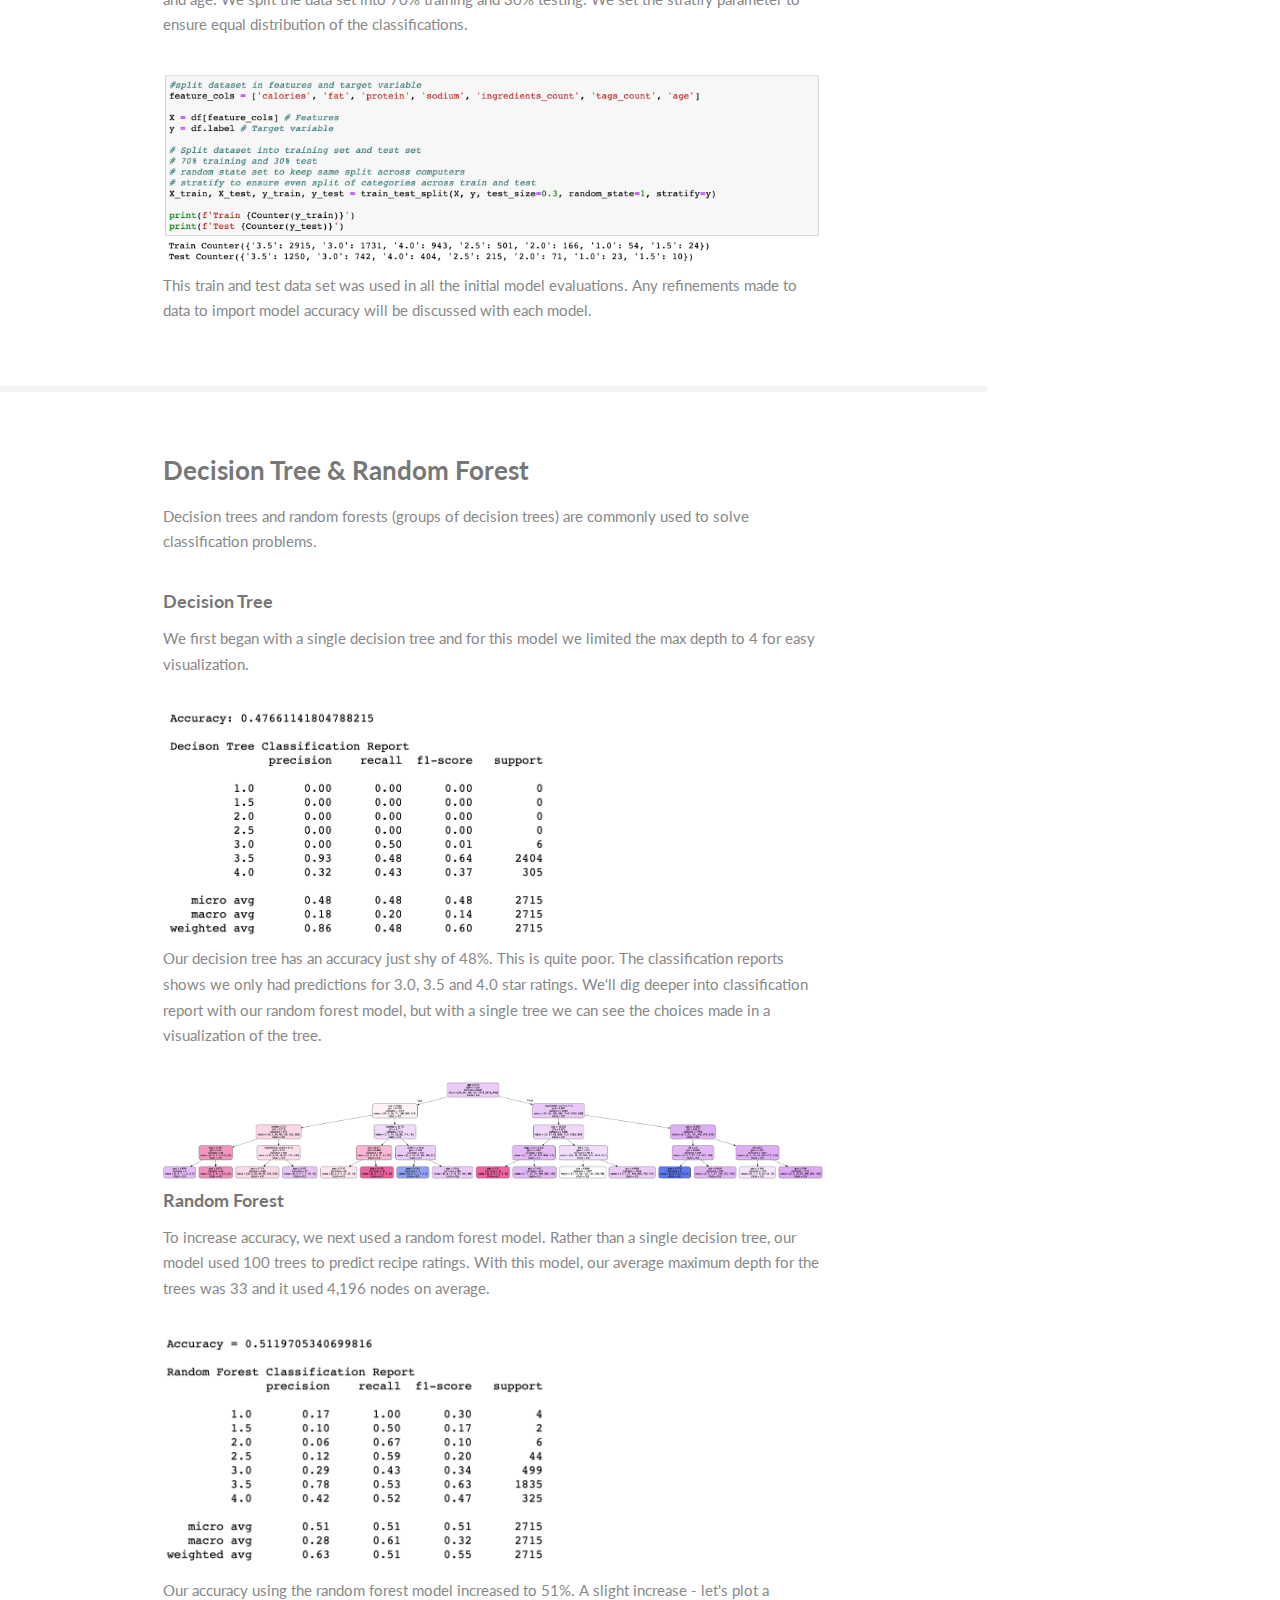
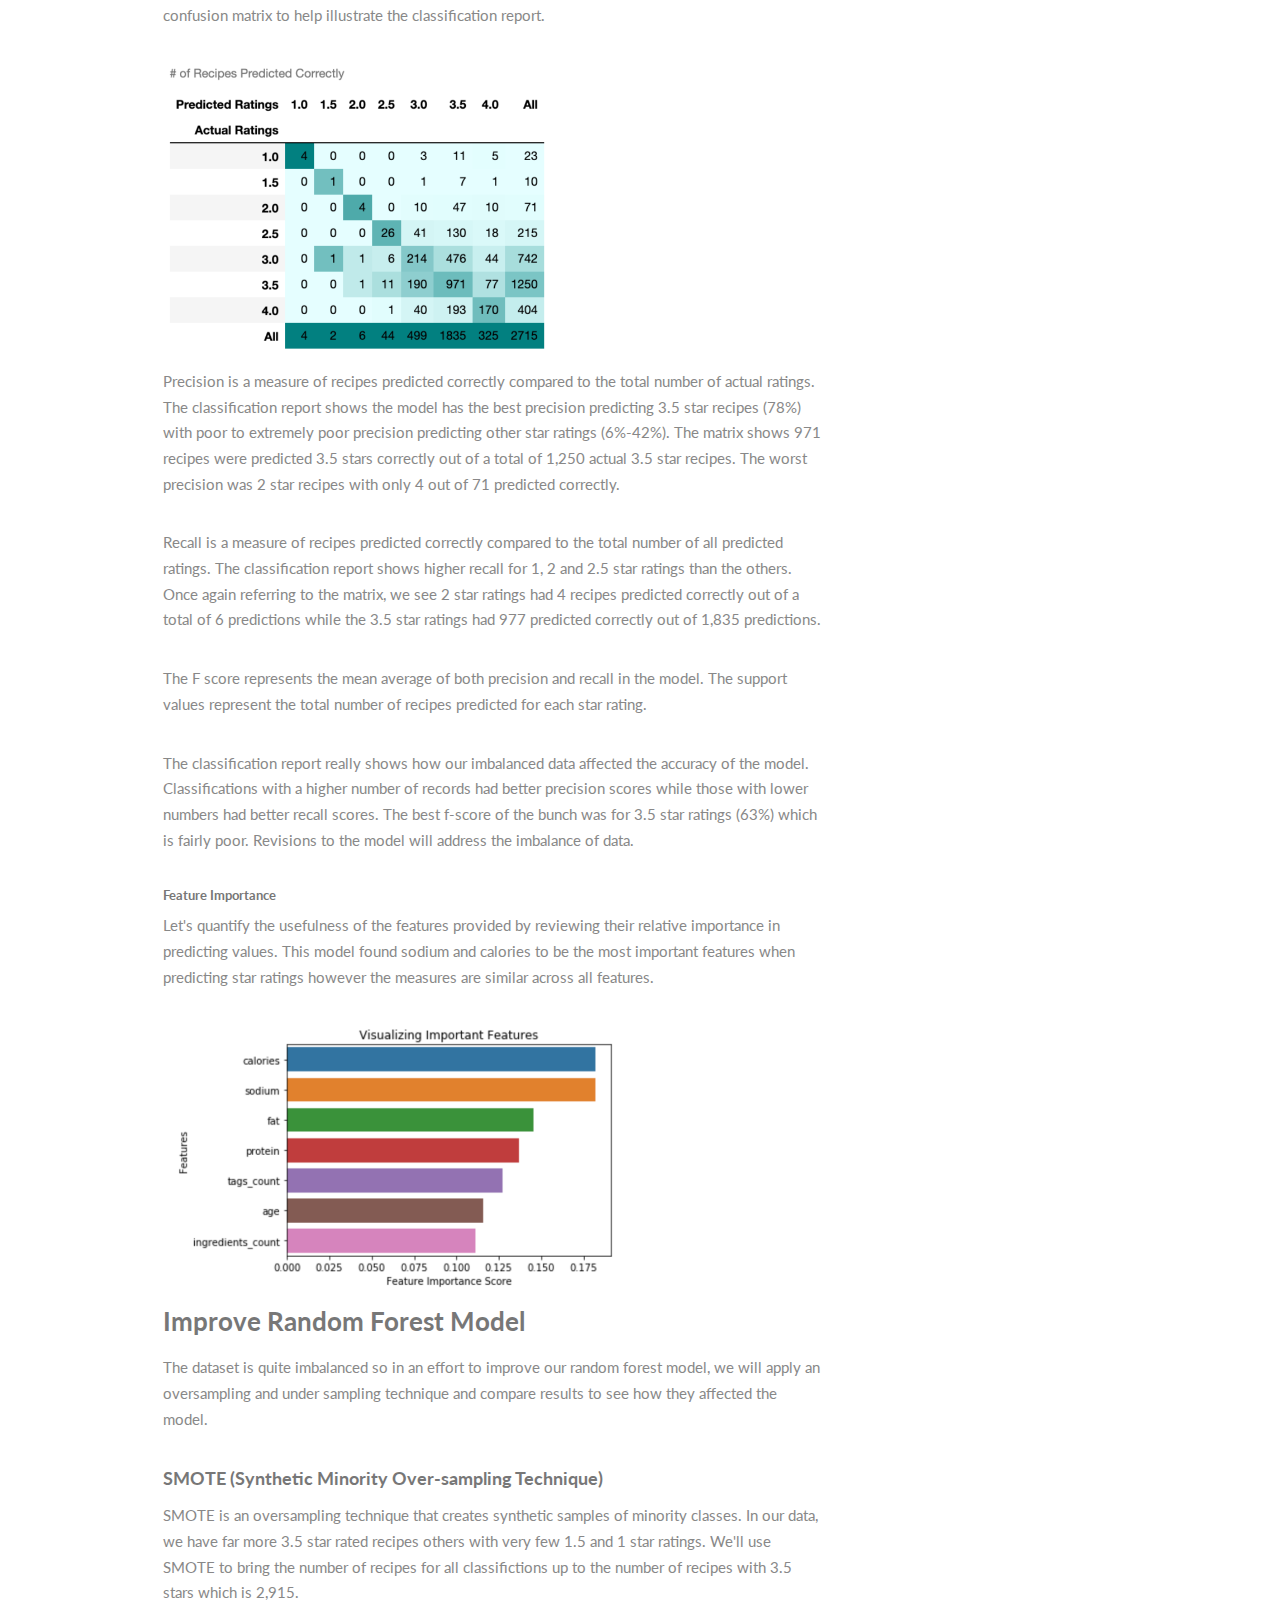
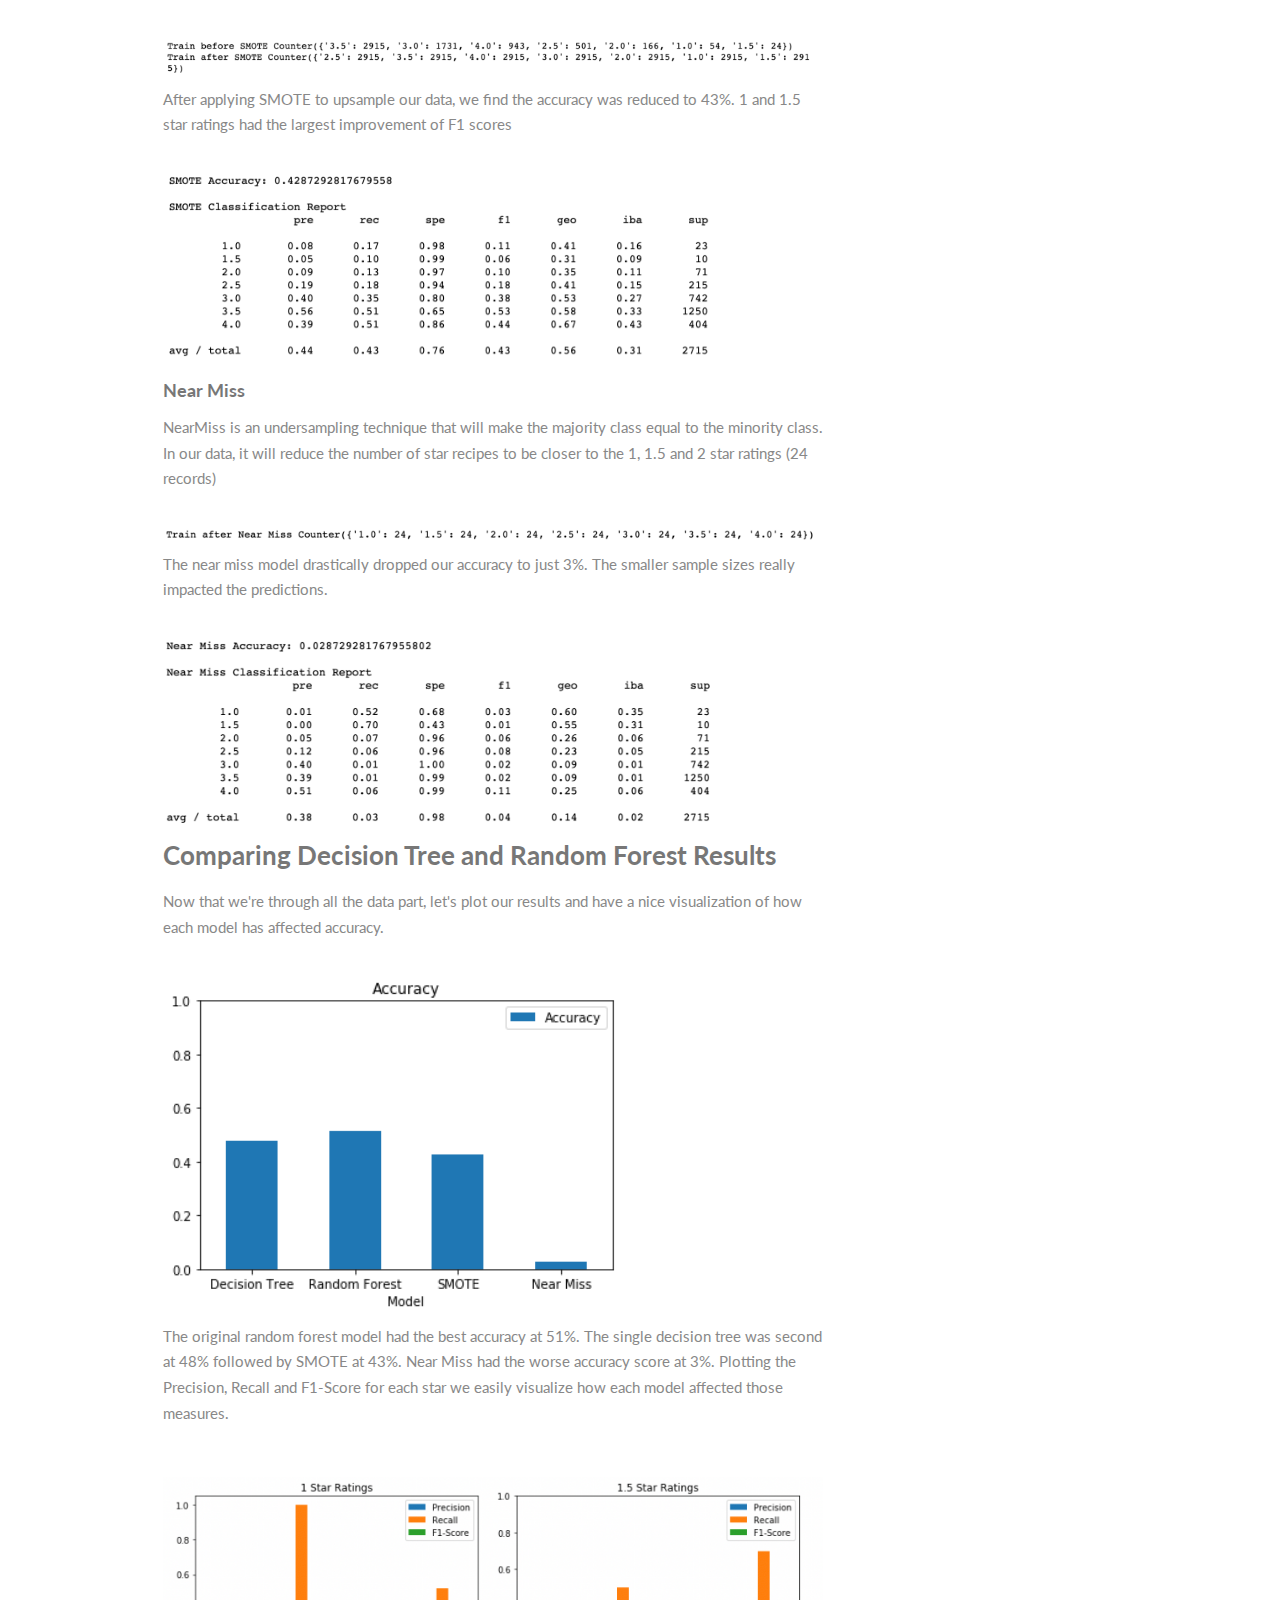
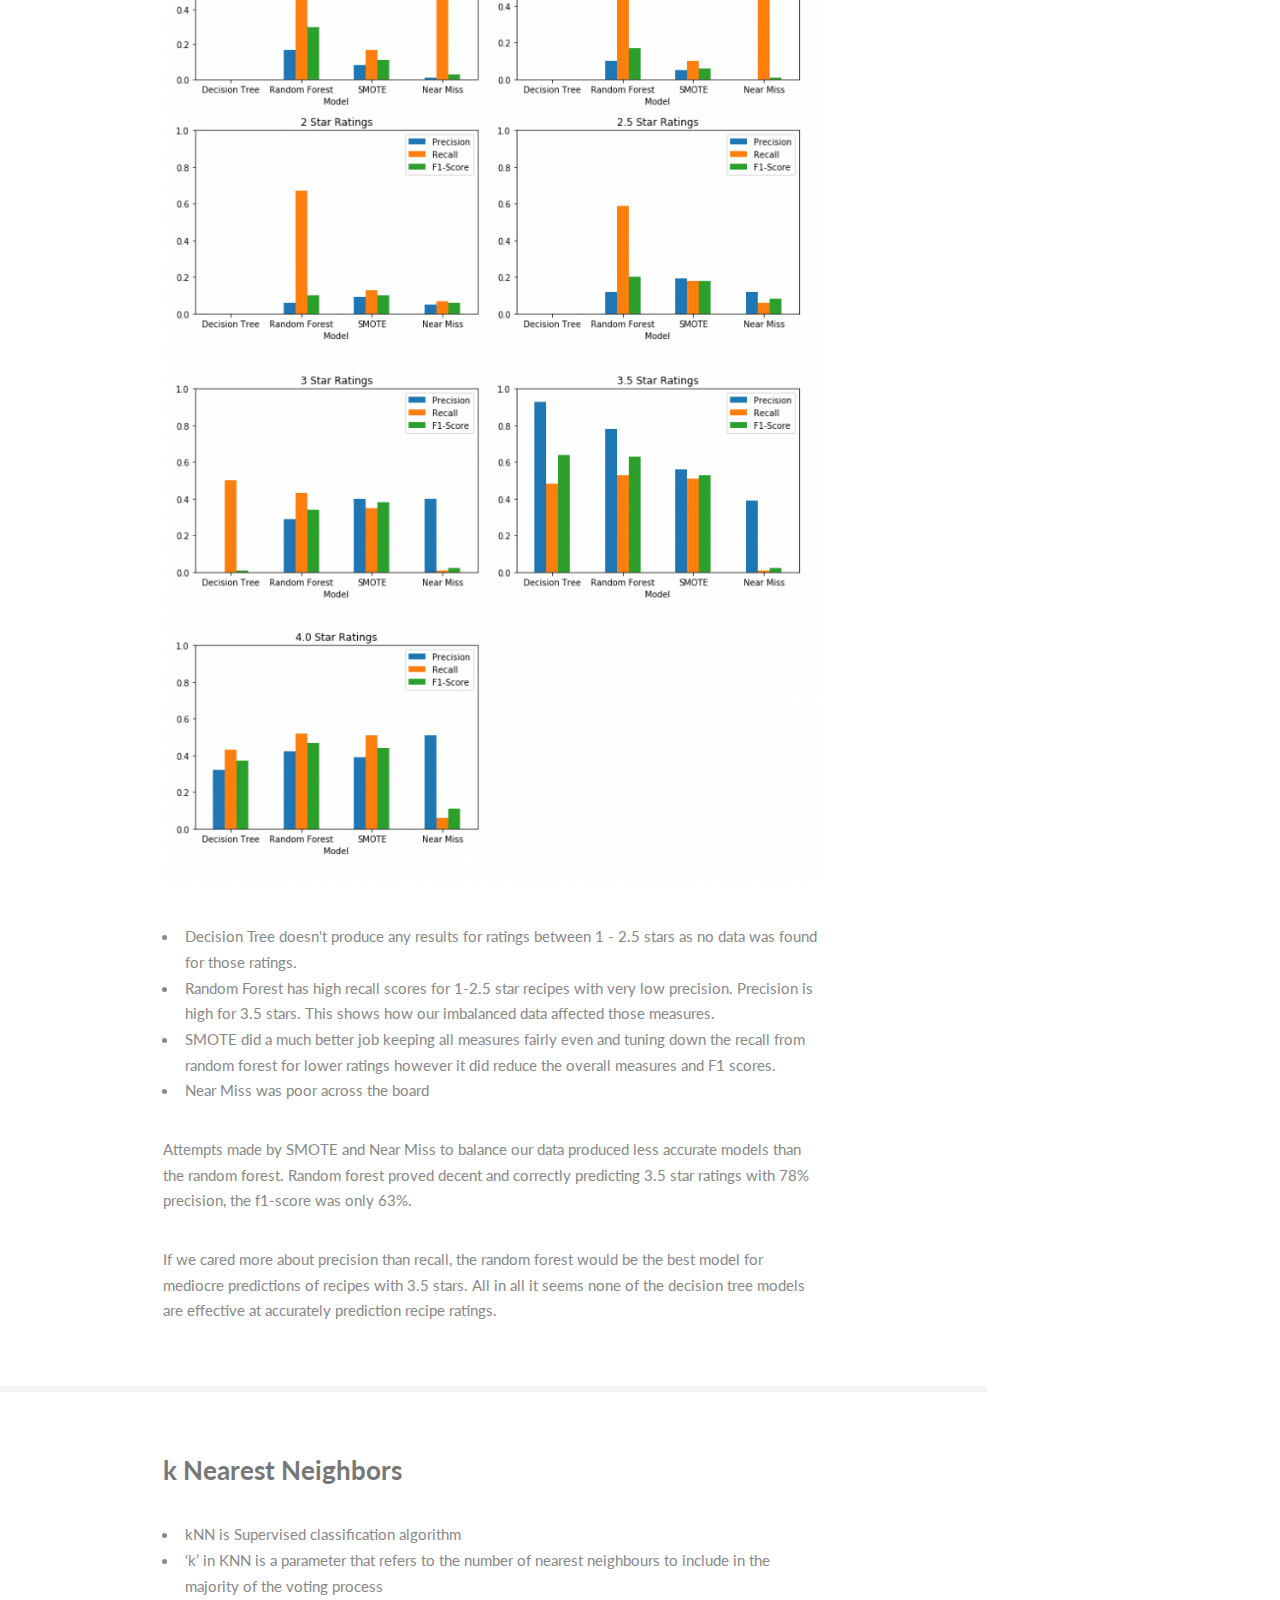
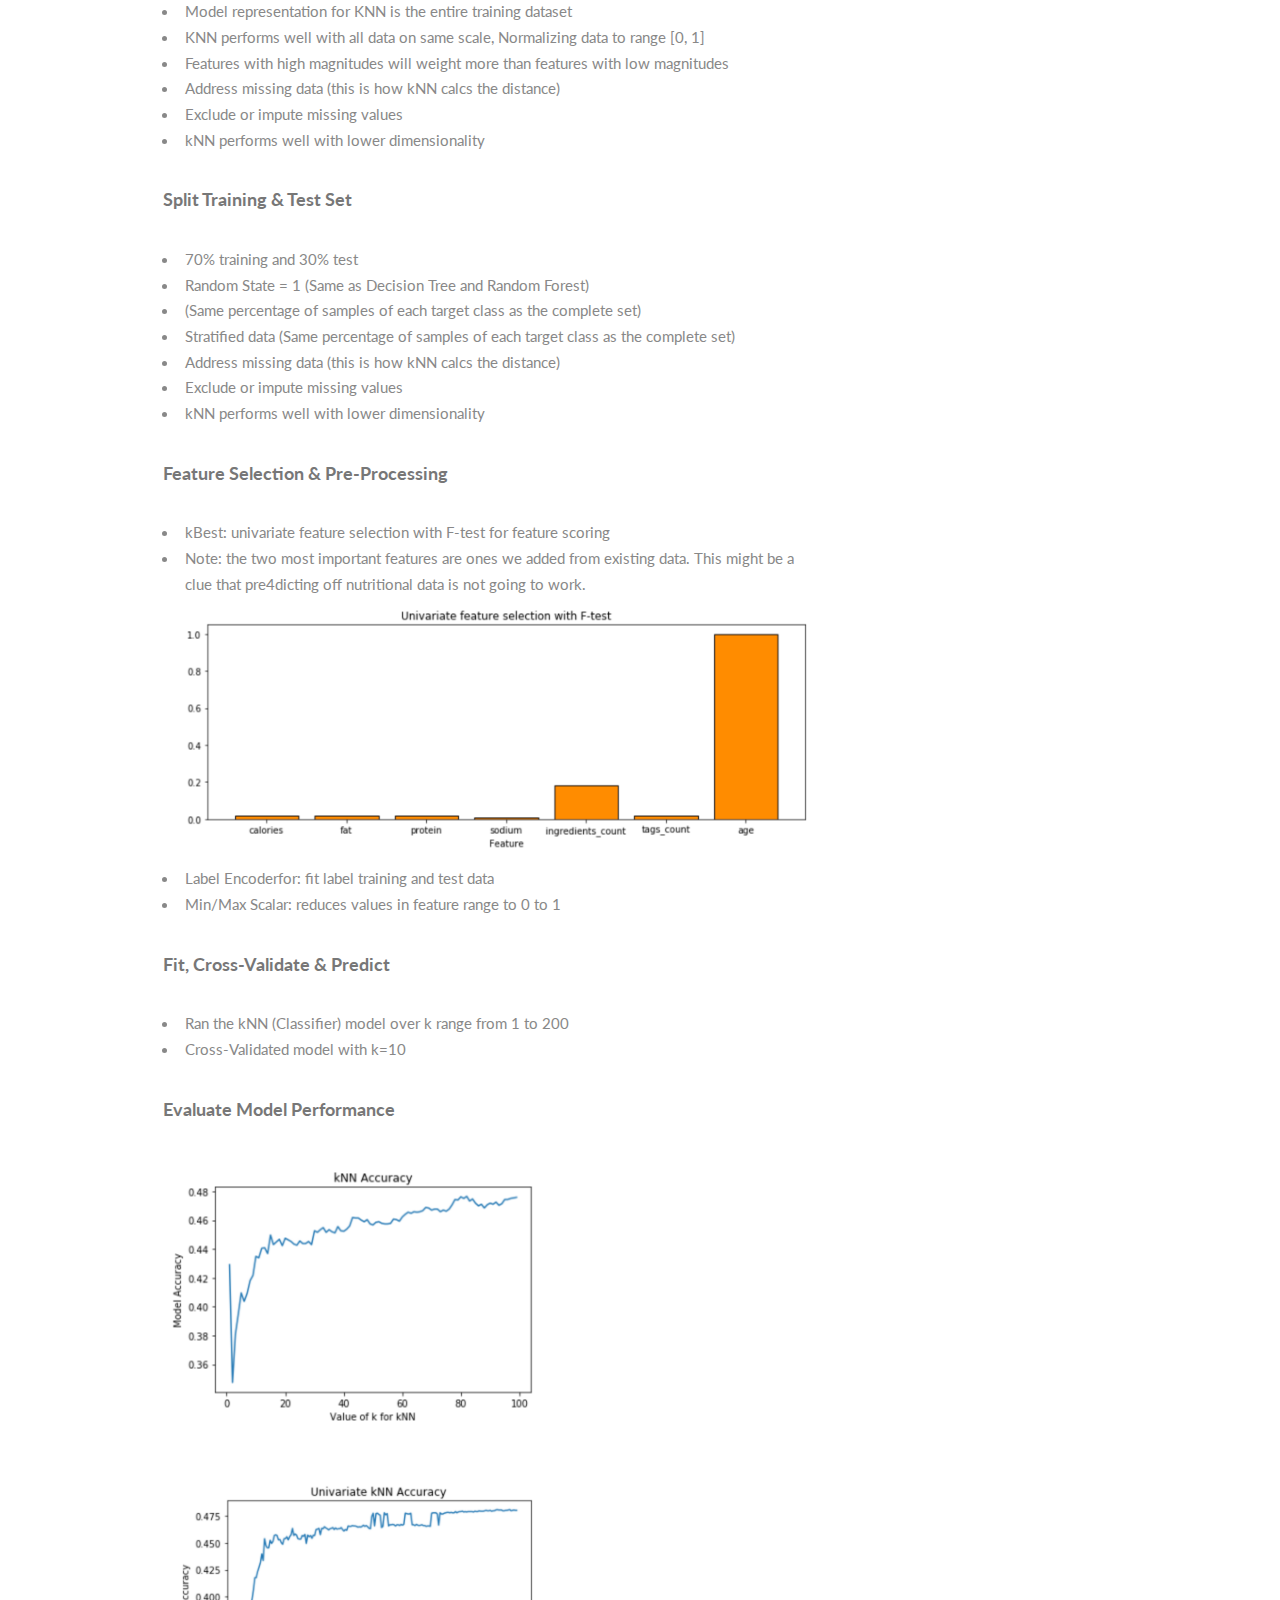
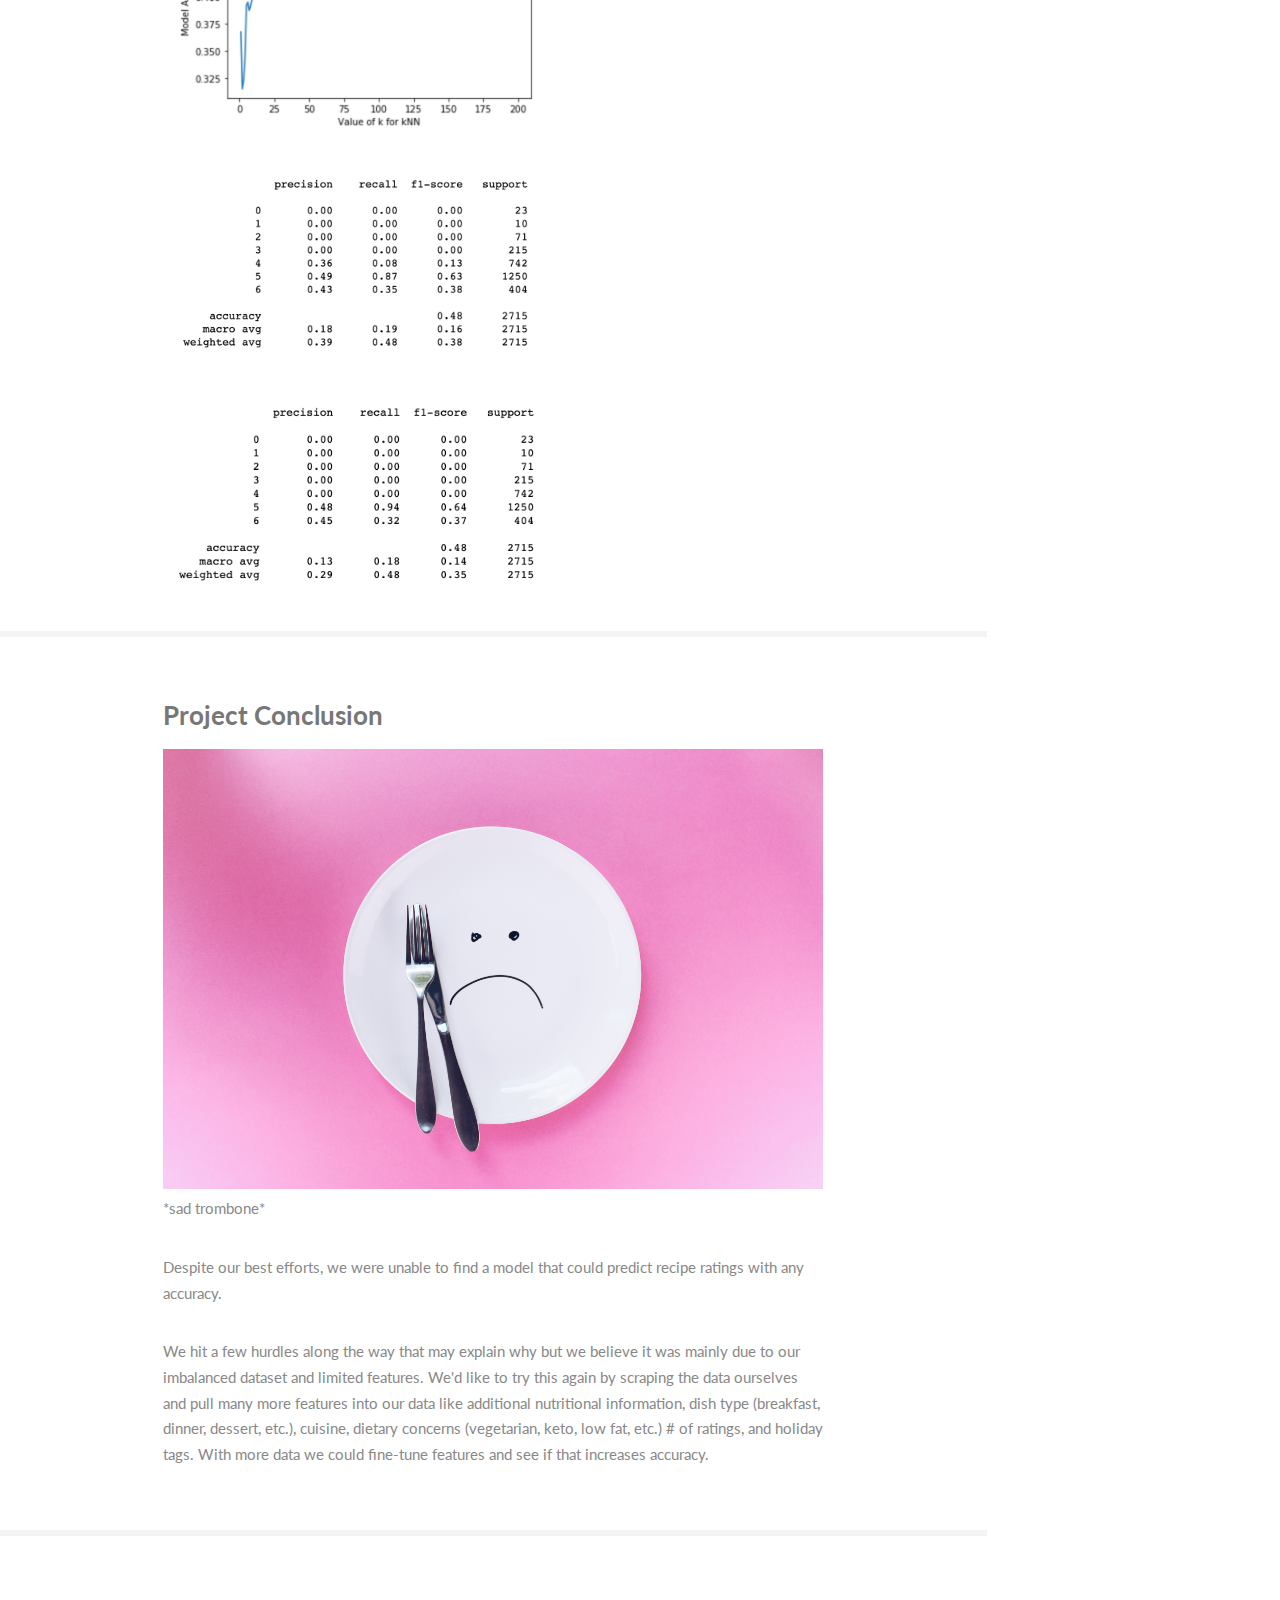
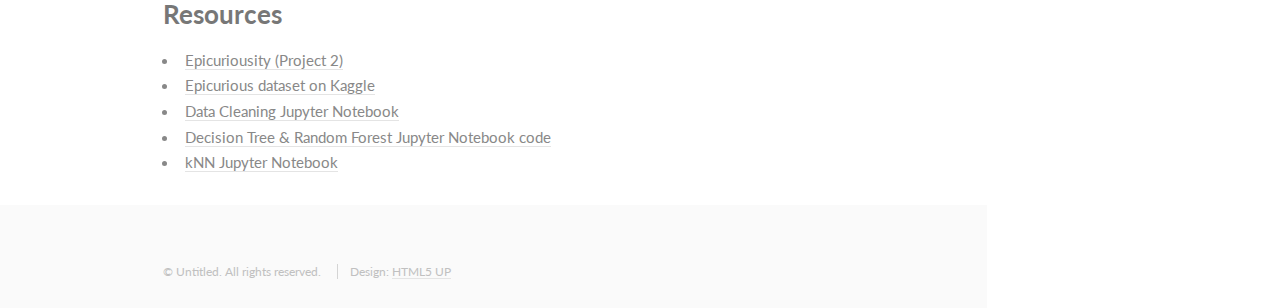
==== commit 182e4418: "Add files via upload" ====
--- a/epicuriouser-site/index.html
+++ b/epicuriouser-site/index.html
@@ -284,9 +284,9 @@
                         <li>Exclude or impute missing values </li>
                         <li>kNN performs well with lower dimensionality </li>
                     </ul>
-                    <p>" "</p>
+                    <p> </p>
                     <h4>Split Training & Test Set</h4>
-                    <p>" "</p>
+                    <p> </p>
                     <ul>
                         <li>70% training and 30% test</li>
                         <li>Random State = 1 (Same as Decision Tree and Random Forest)</li>
@@ -296,9 +296,9 @@
                         <li>Exclude or impute missing values </li>
                         <li>kNN performs well with lower dimensionality </li>
                     </ul>
-                    <p>" "</p>
+                    <p> </p>
                     <h4>Feature Selection & Pre-Processing</h4>
-                    <p>" "</p>
+                    <p> </p>
                     <ul>
                         <li>kBest: univariate feature selection with F-test for feature scoring</li>
                         <li>Note: the two most important features are ones we added from existing data. This might be a
@@ -308,25 +308,23 @@
                         <li>Label Encoderfor: fit label training and test data</li>
                         <li>Min/Max Scalar: reduces values in feature range to 0 to 1</li>
                     </ul>
-                    <p>" "</p>
+                    <p> </p>
                     <h4>Fit, Cross-Validate & Predict</h4>
-                    <p>" "</p>
+                    <p> </p>
                     <ul>
                         <li>Ran the kNN (Classifier) model over k range from 1 to 200</li>
                         <li>Cross-Validated model with k=10</li>
                     </ul>
-                    <p>" "</p>
+                    <p> </p>
                     <h4>Evaluate Model Performance</h4>
-                    <p>" "</p>
+                    <p> </p>
                     <img src="images/kNN_Accuracy.png" alt="" width="60%" />
-                    <p>" "</p>
-                    <p>" "</p>
+                    <p> </p>
                     <img src="images/kNN_Accuracy_Univariate.png" alt="" width="60%" />
-                    <p>" "</p>
-                    <p>" "</p>
+                    <p> </p>
                     <img src="images/kNN_Matrix.png" alt="" width="60%" />
-                    <p>" "</p>
-                    <p>" "</p>
+                    <p> </p>
+
                     <img src="images/kNN_Matrix_Univariate.png" alt="" width="60%" />
 
                 </div>
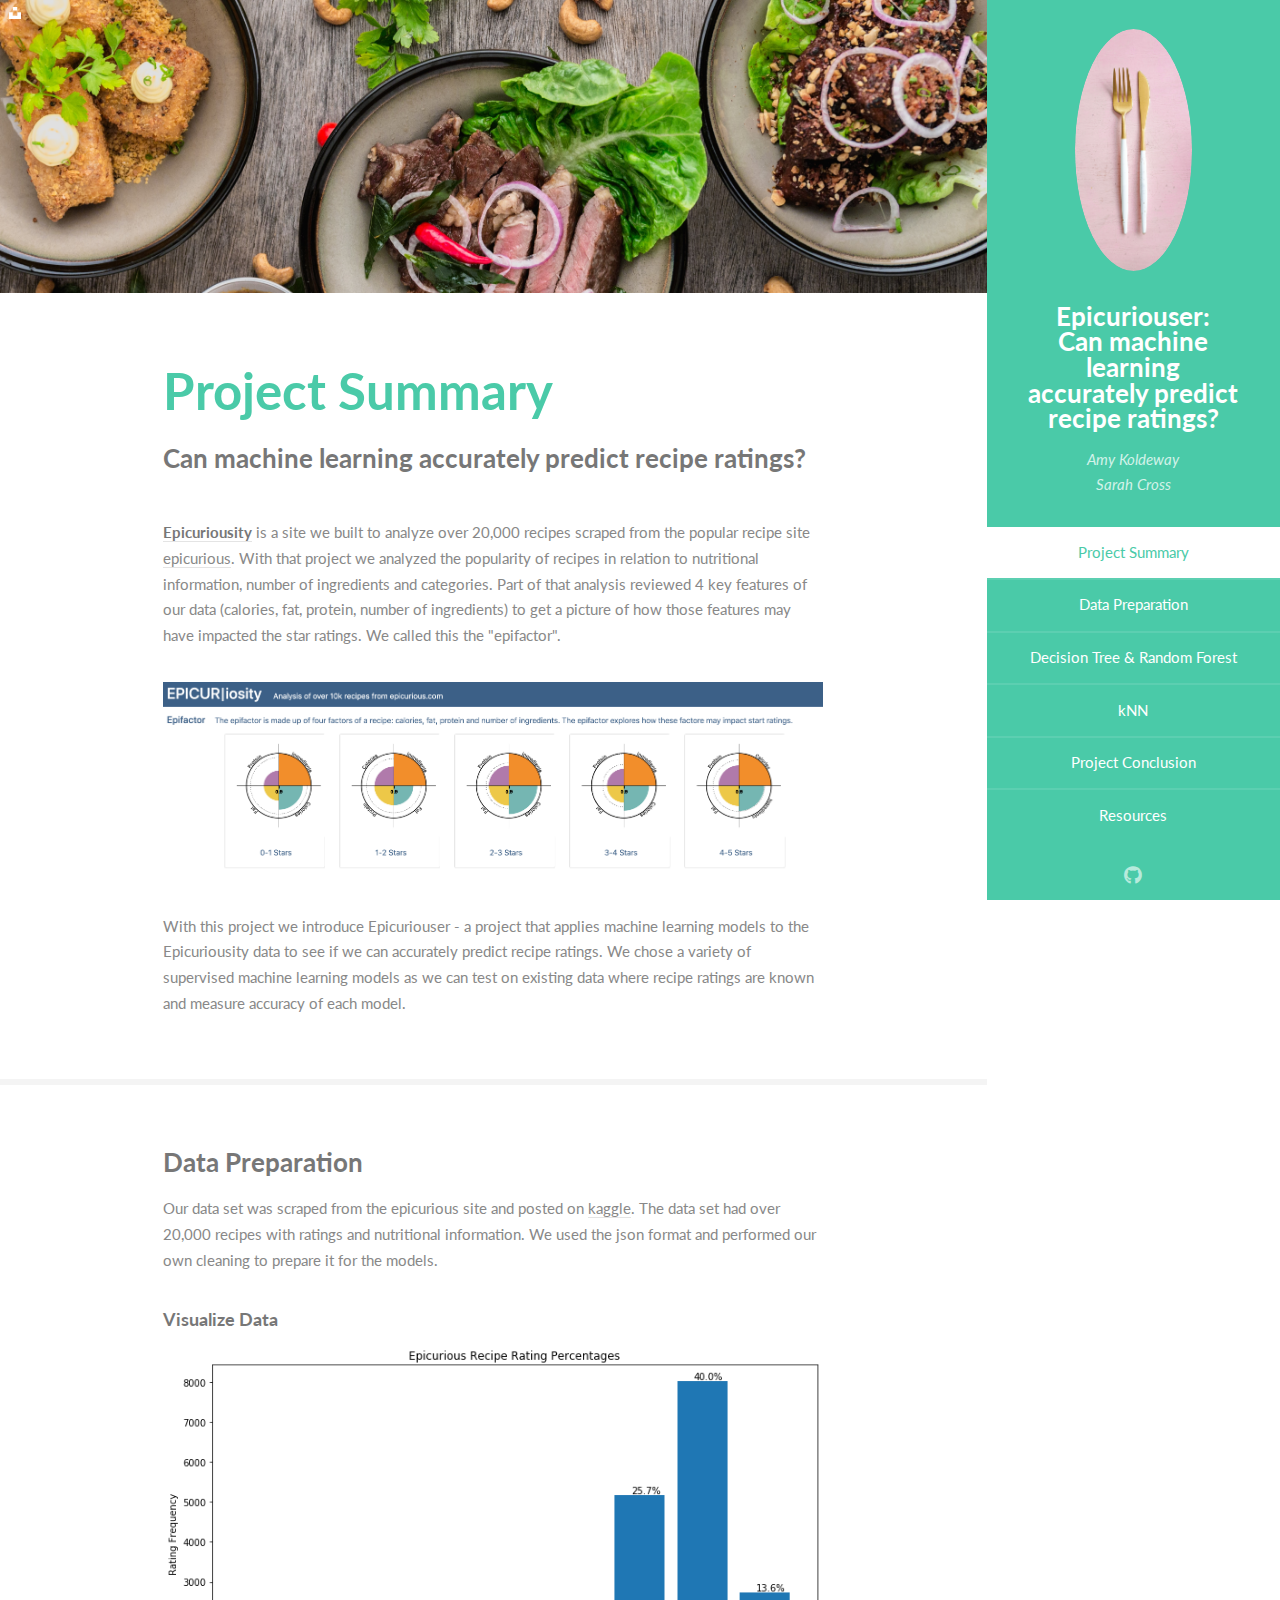
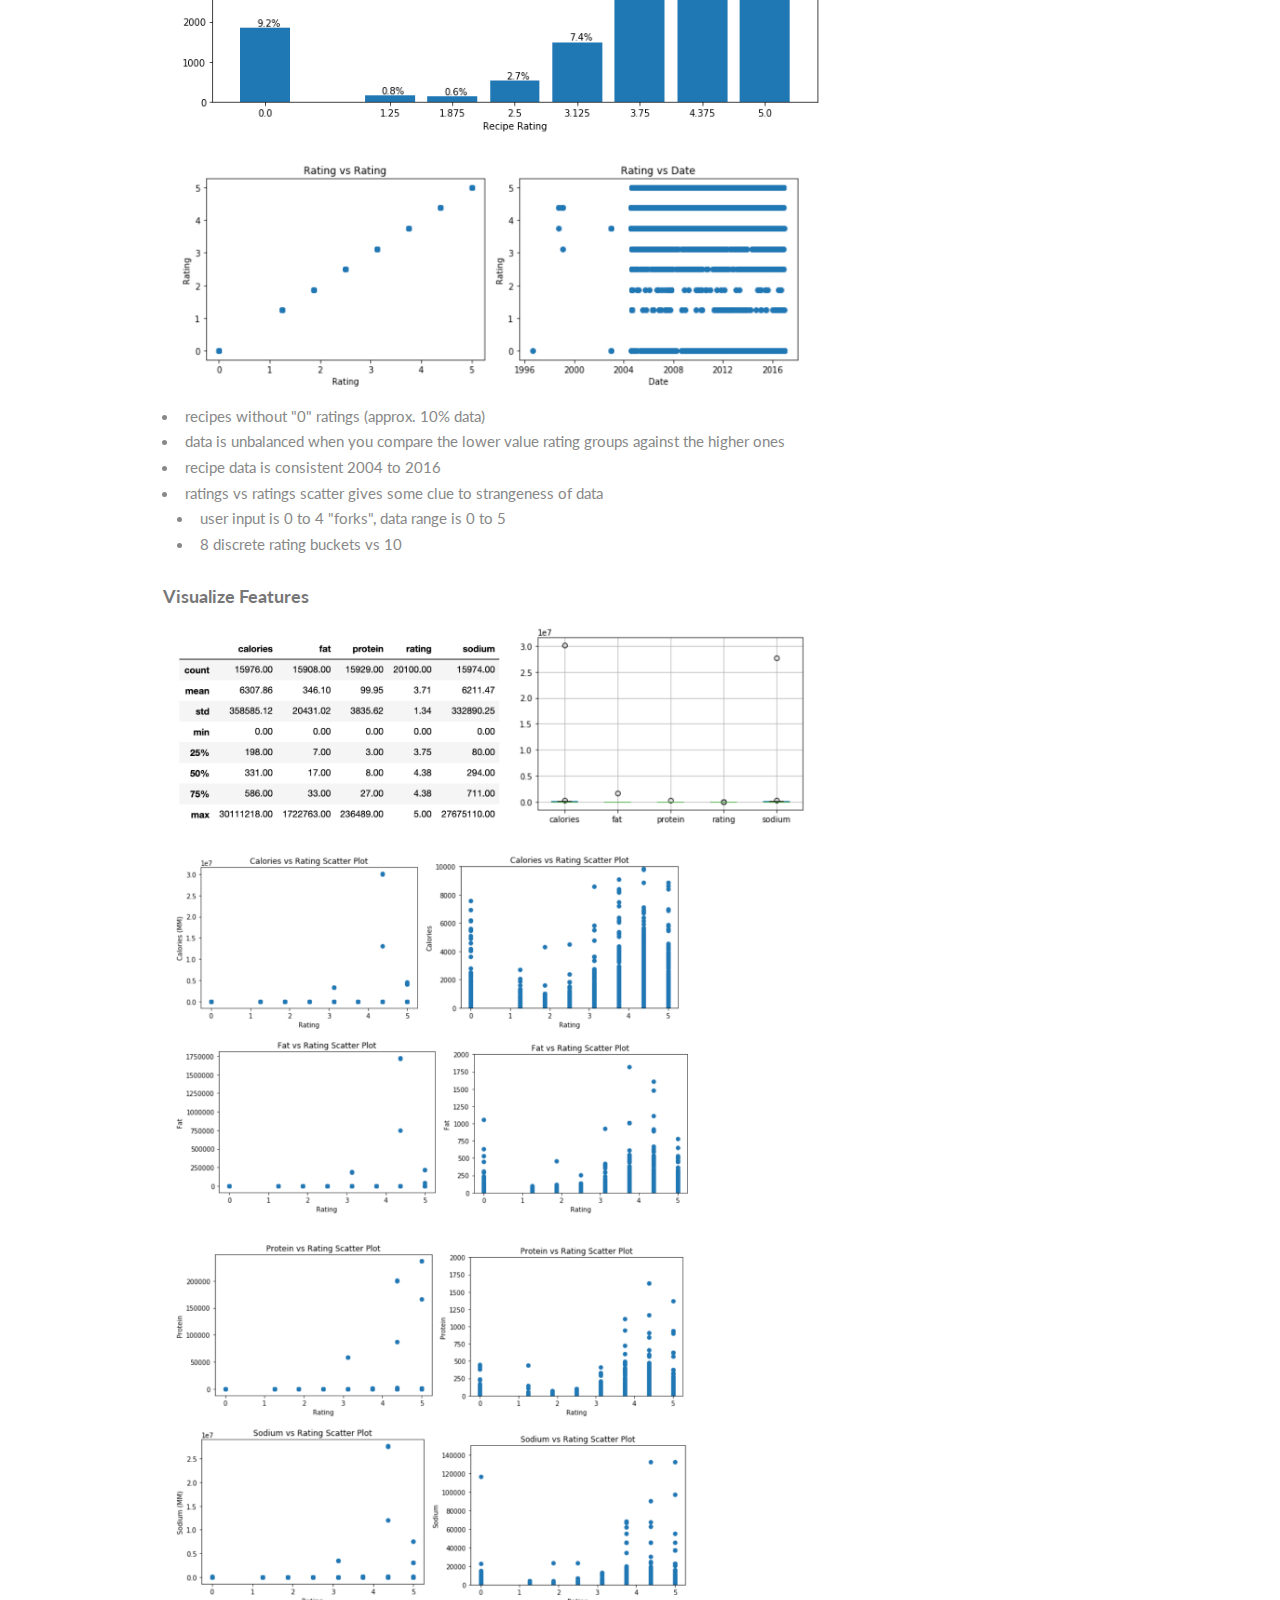
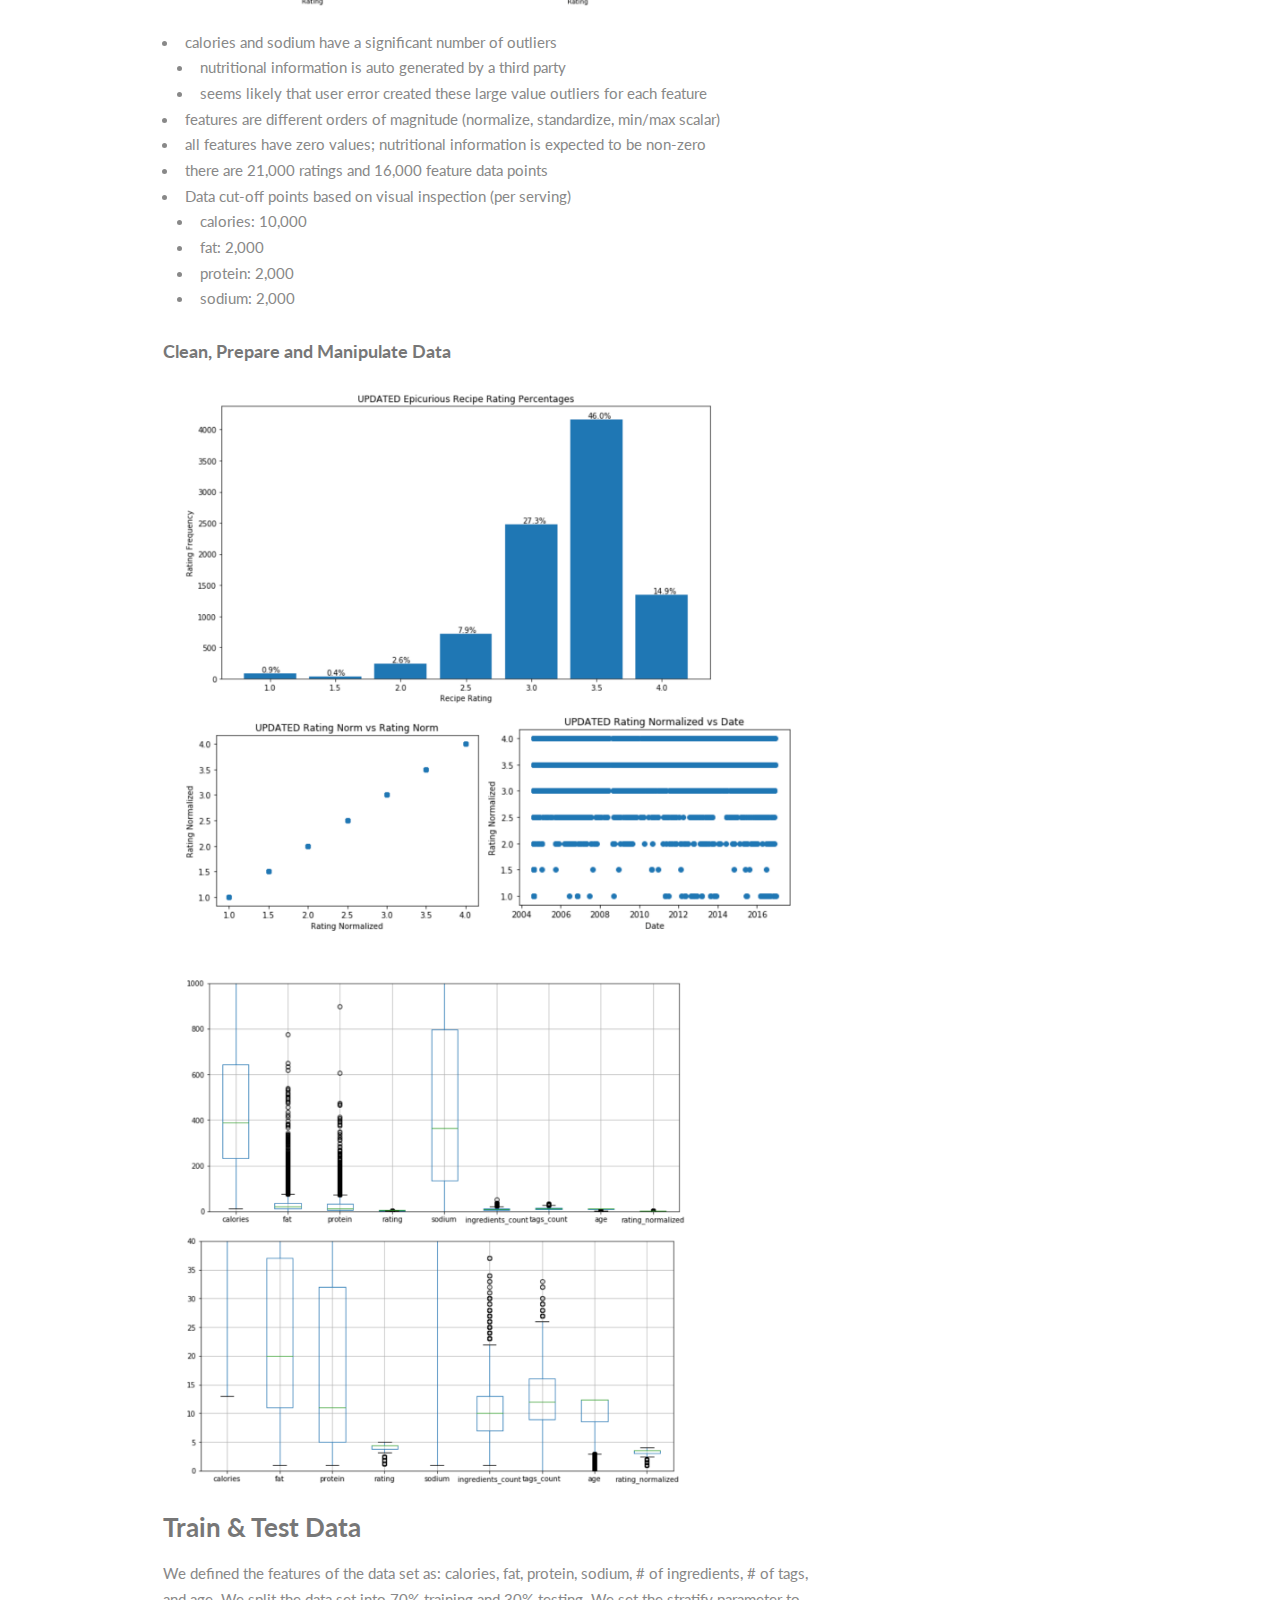
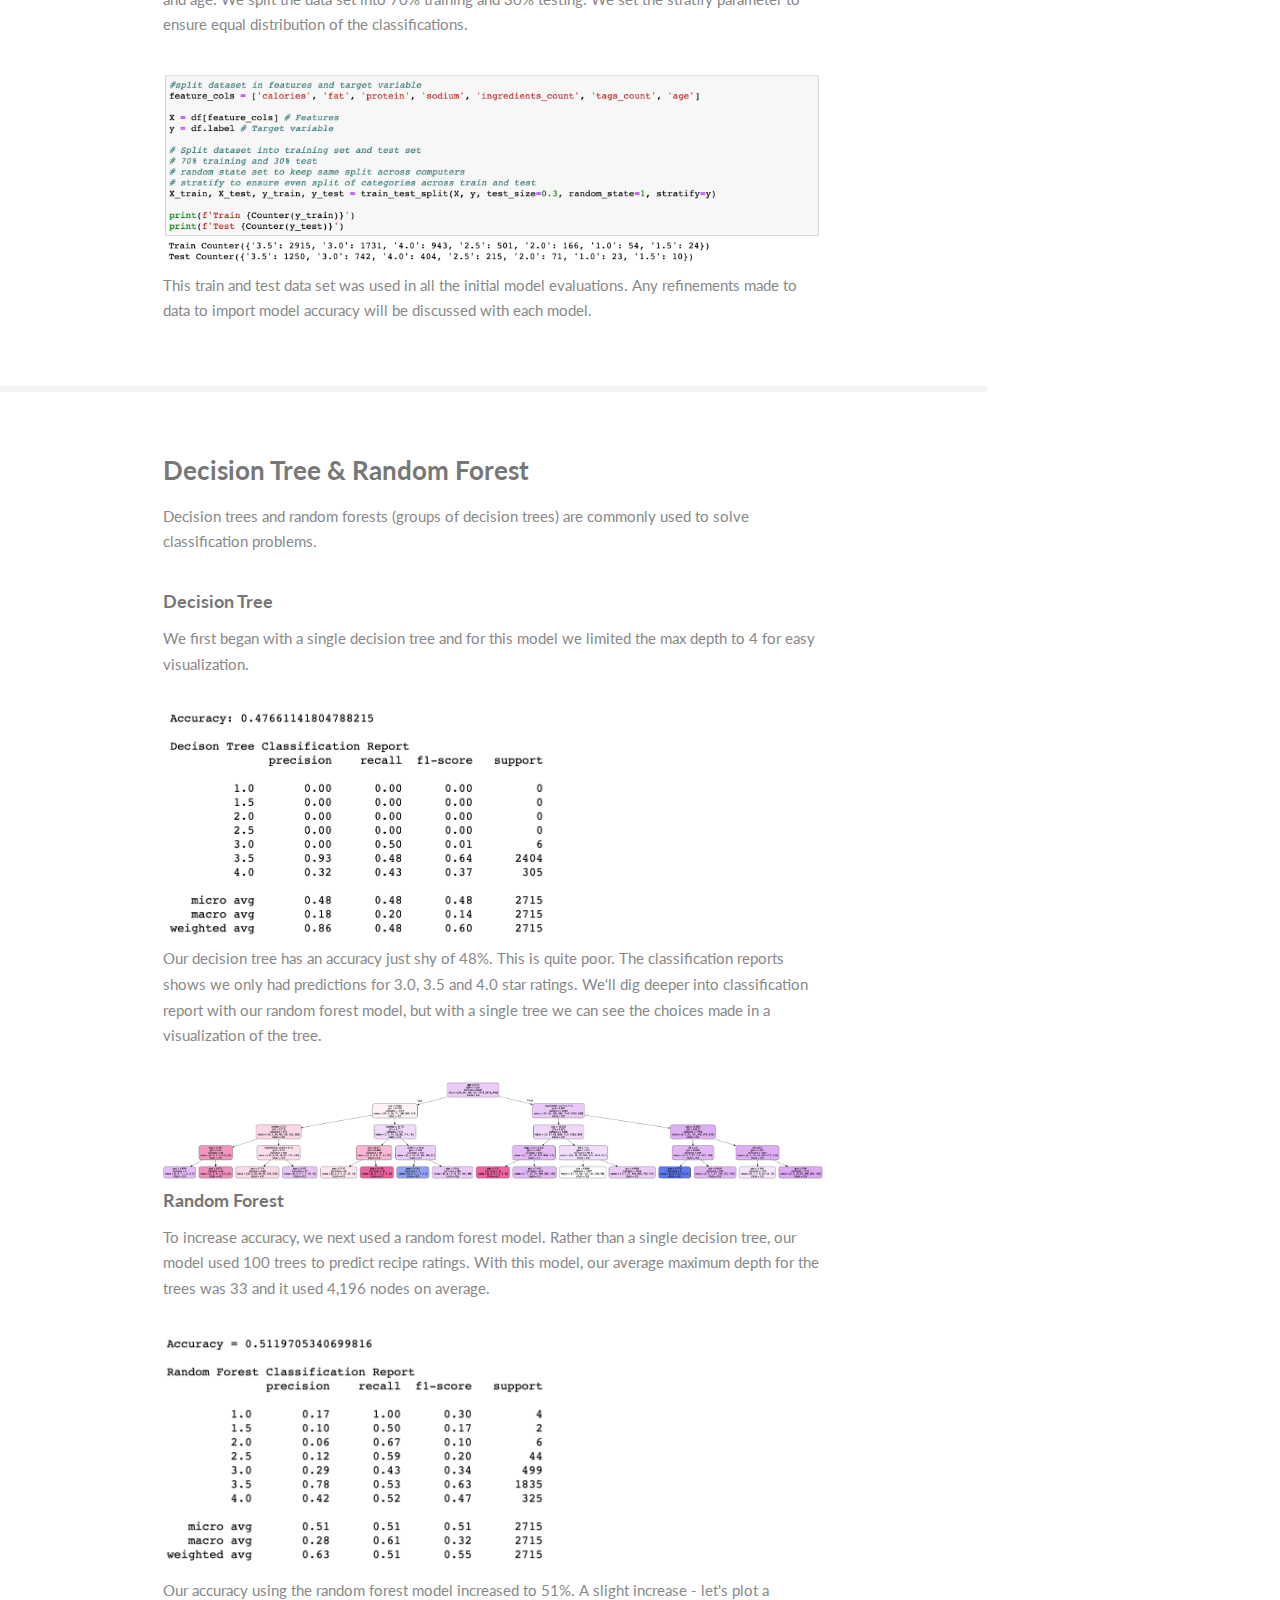
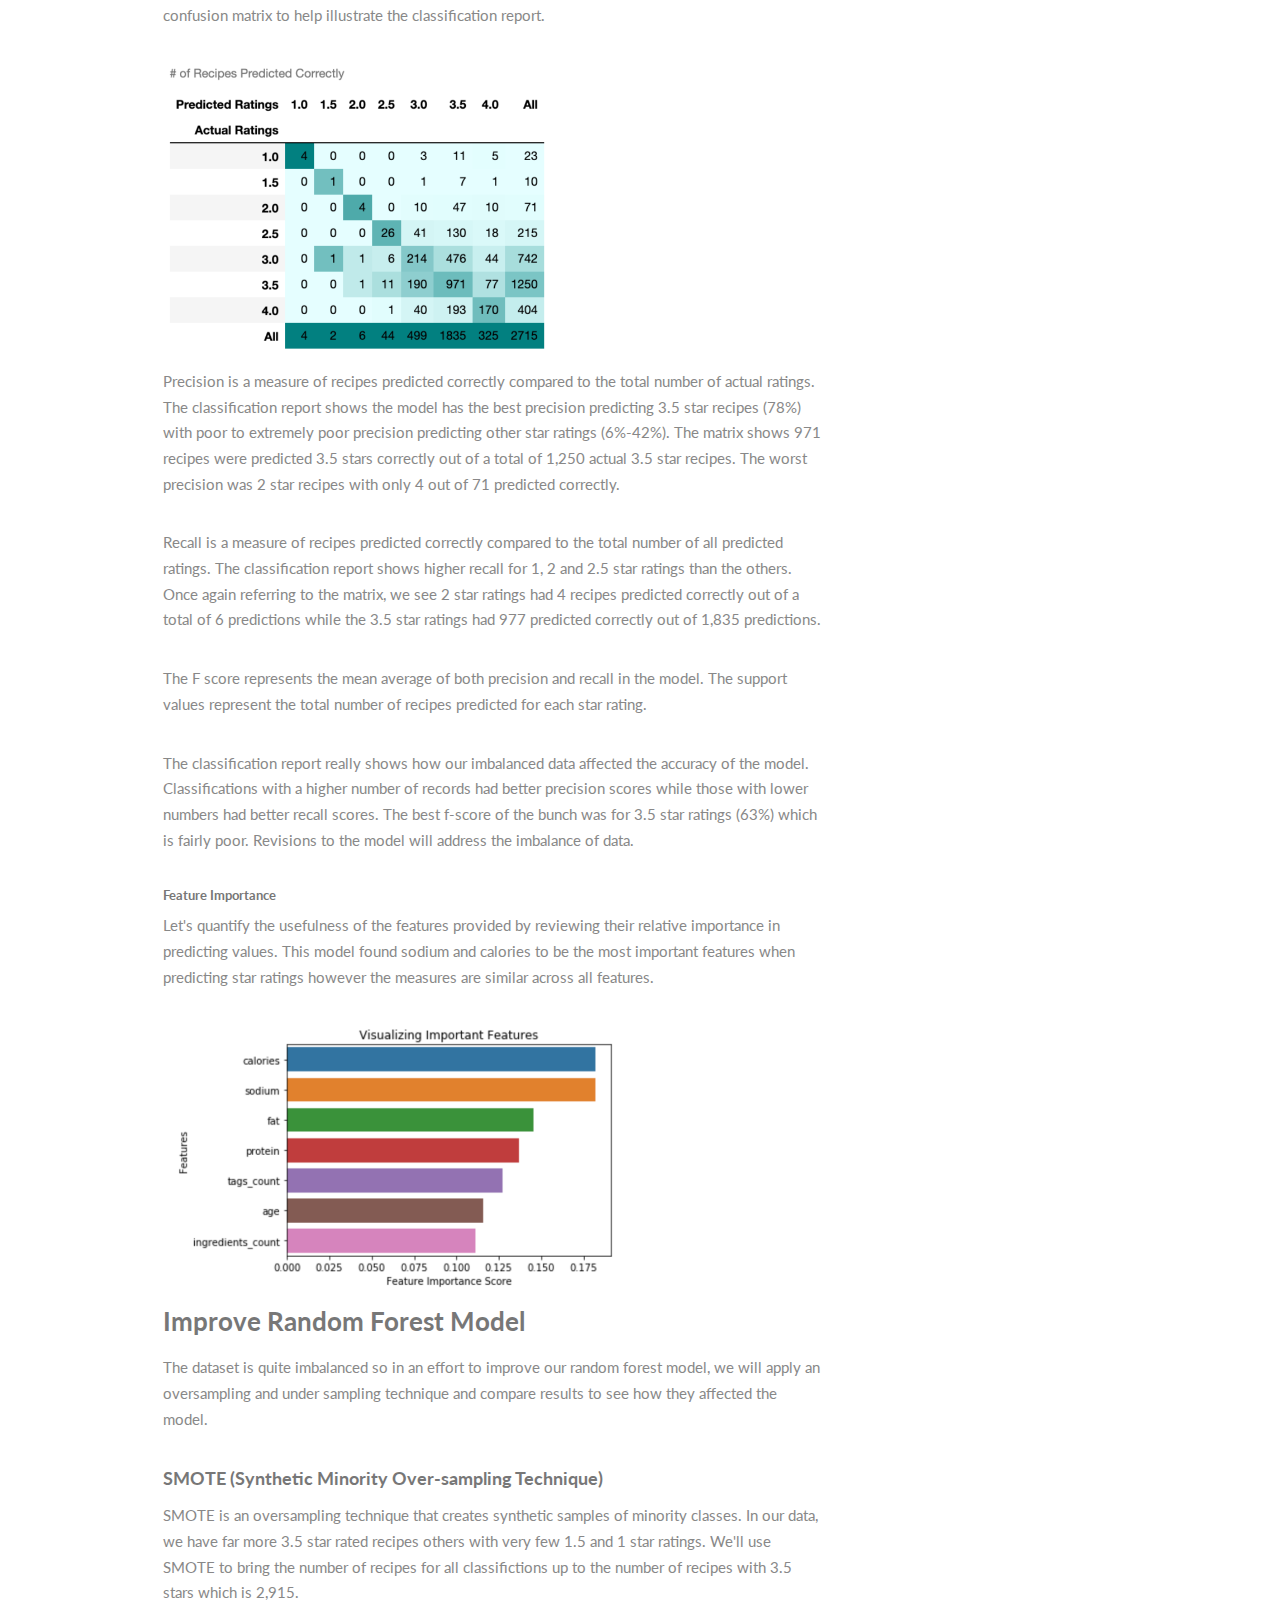
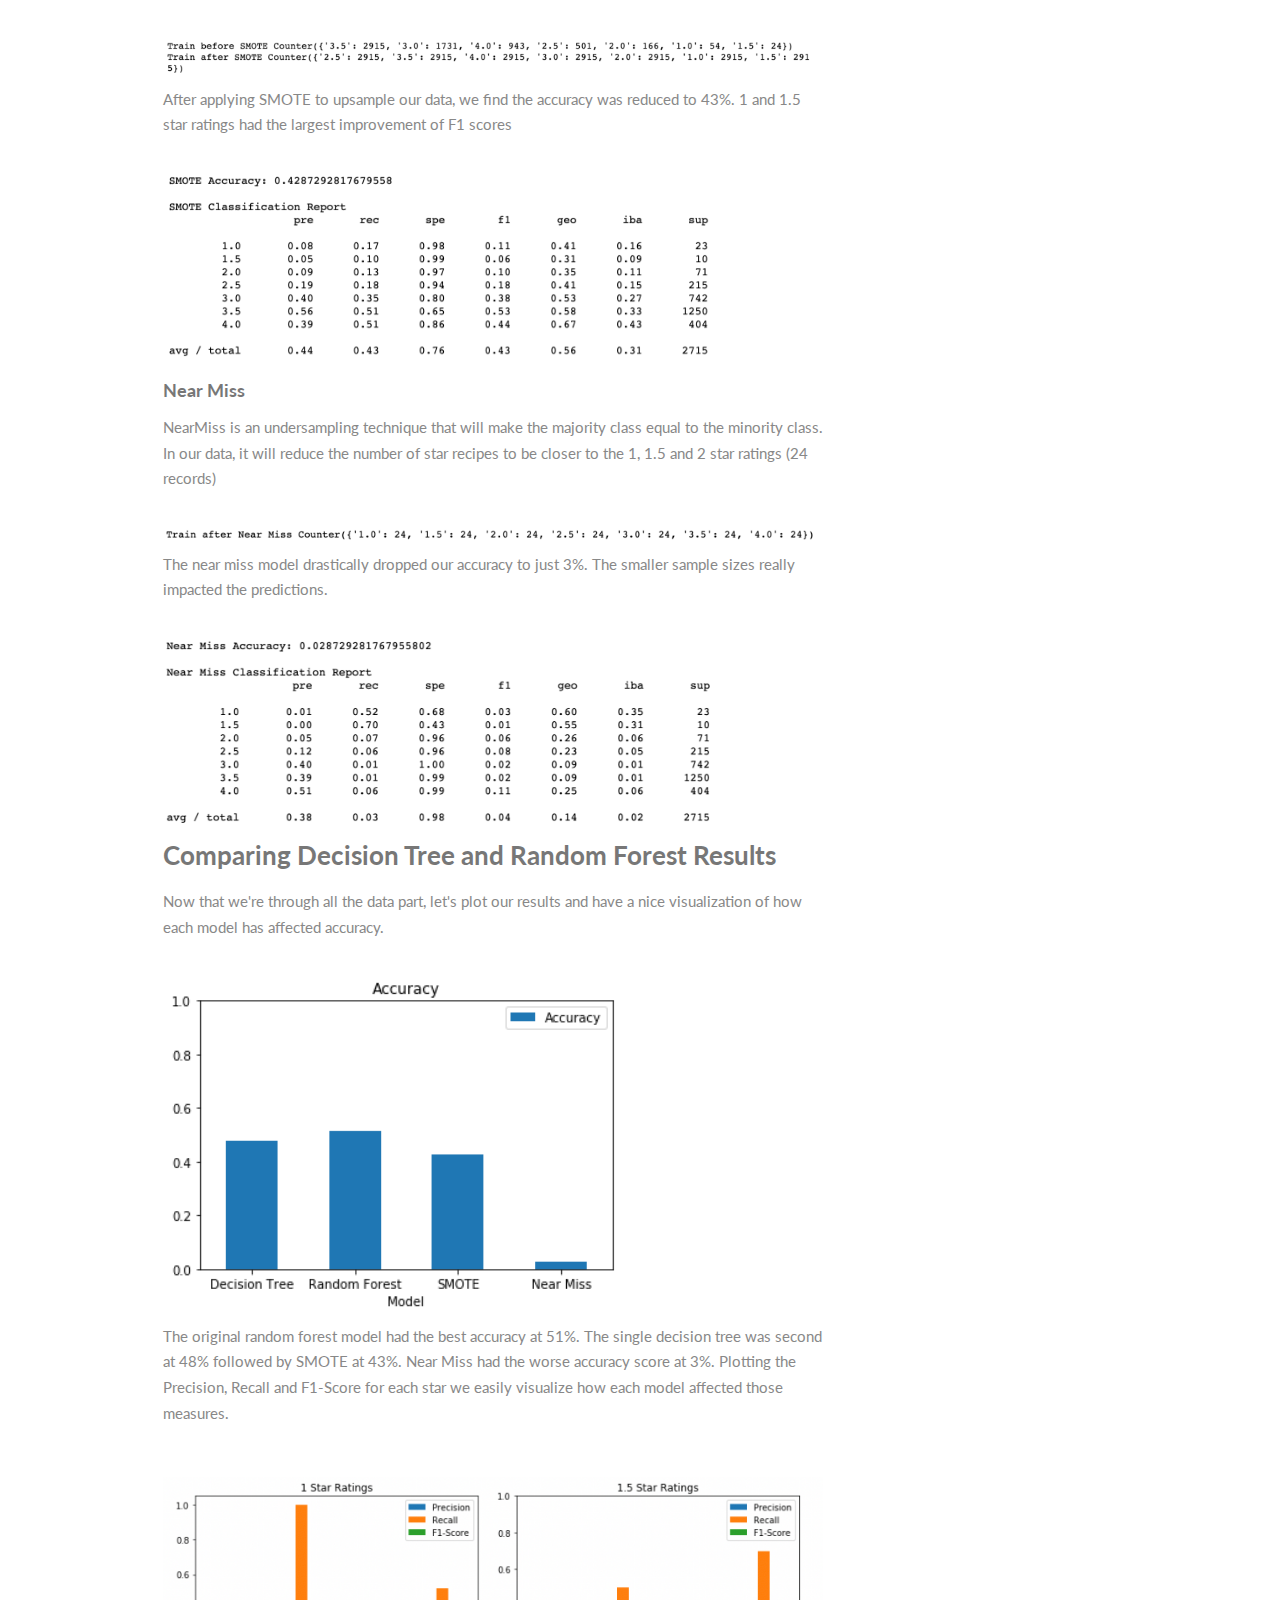
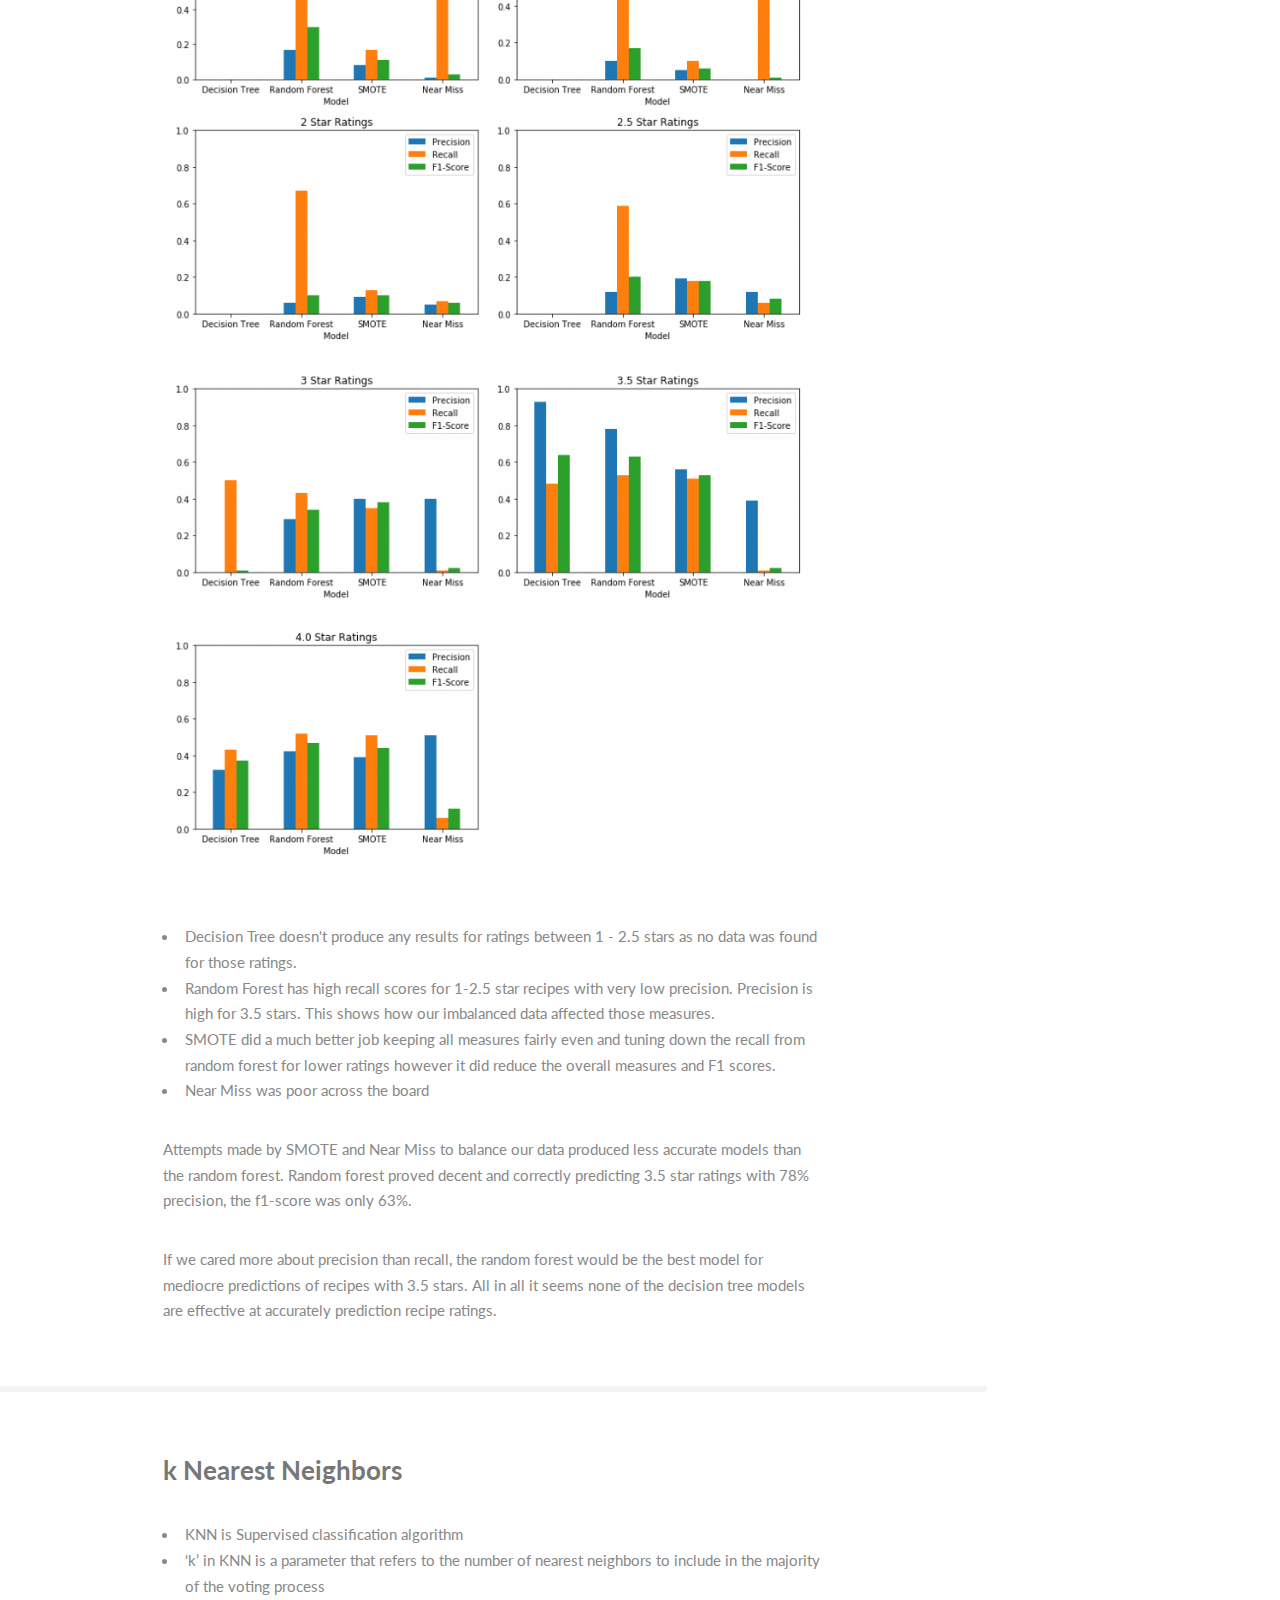
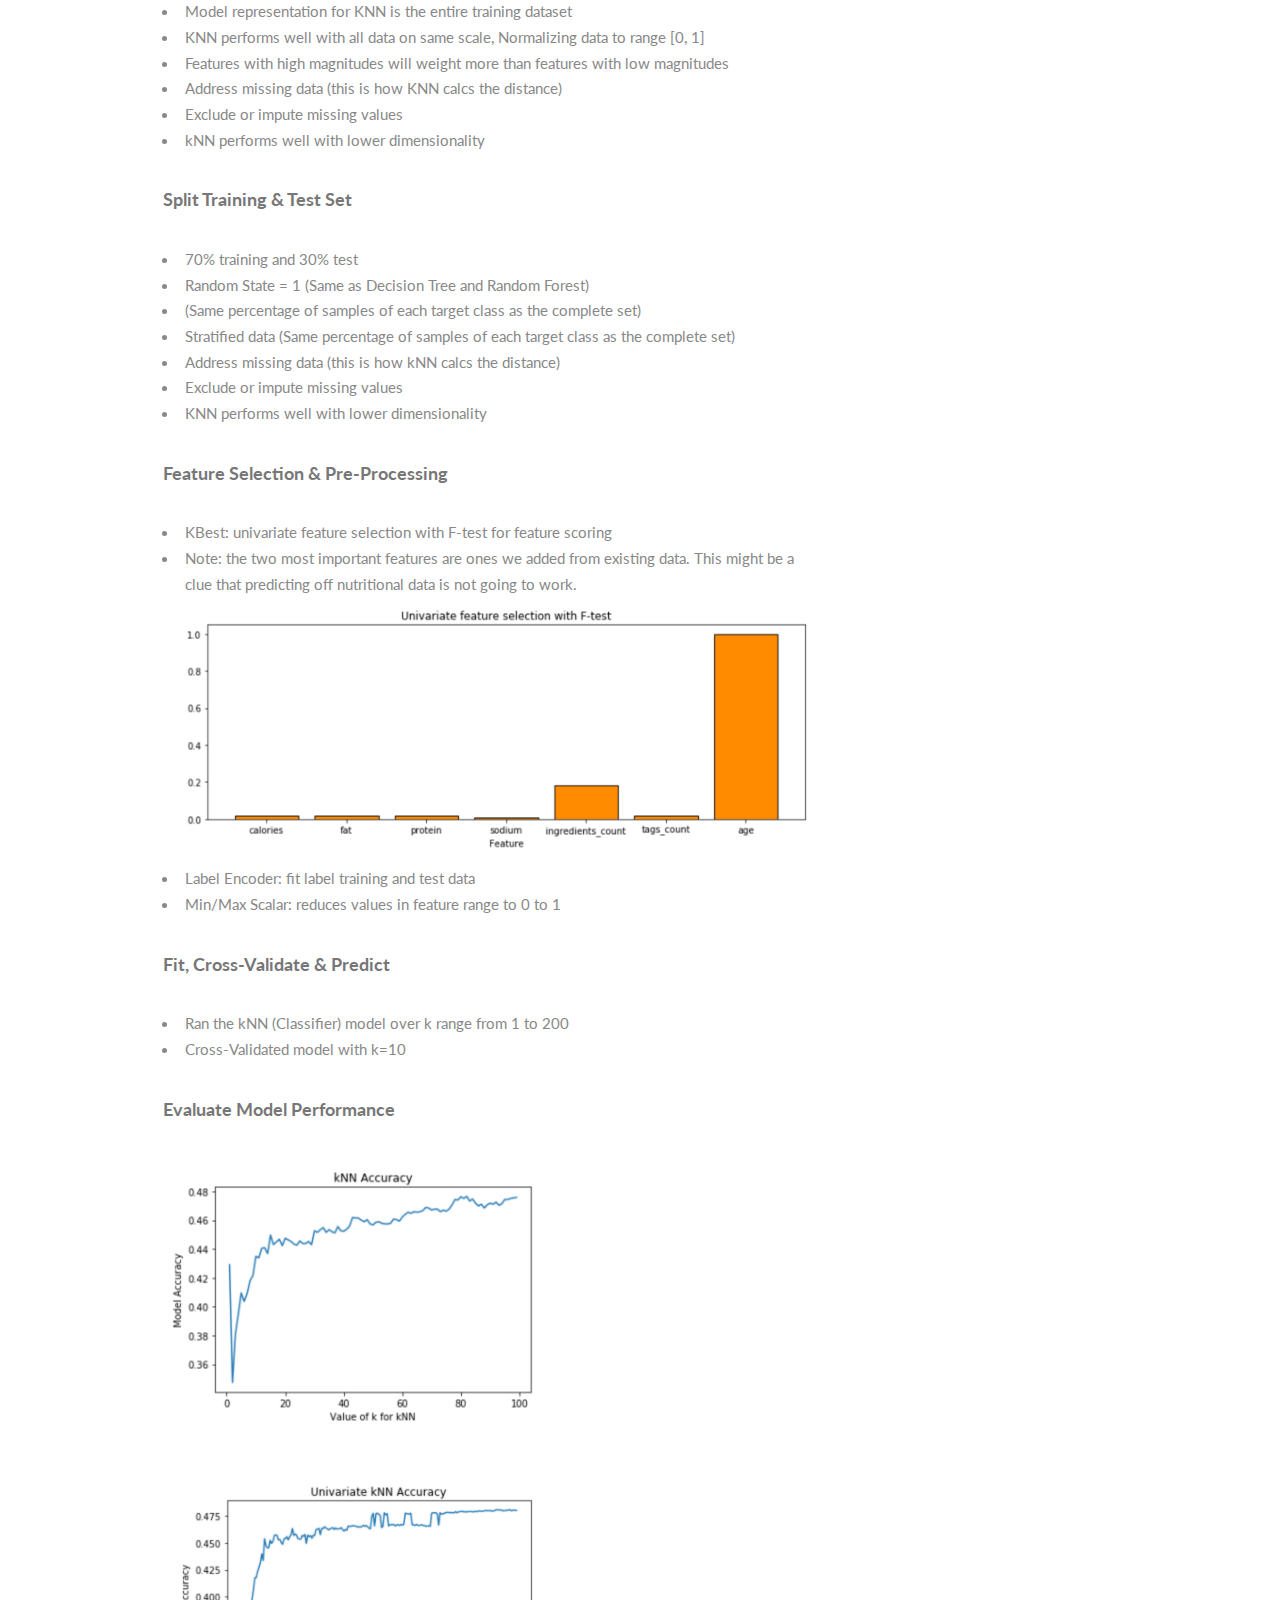
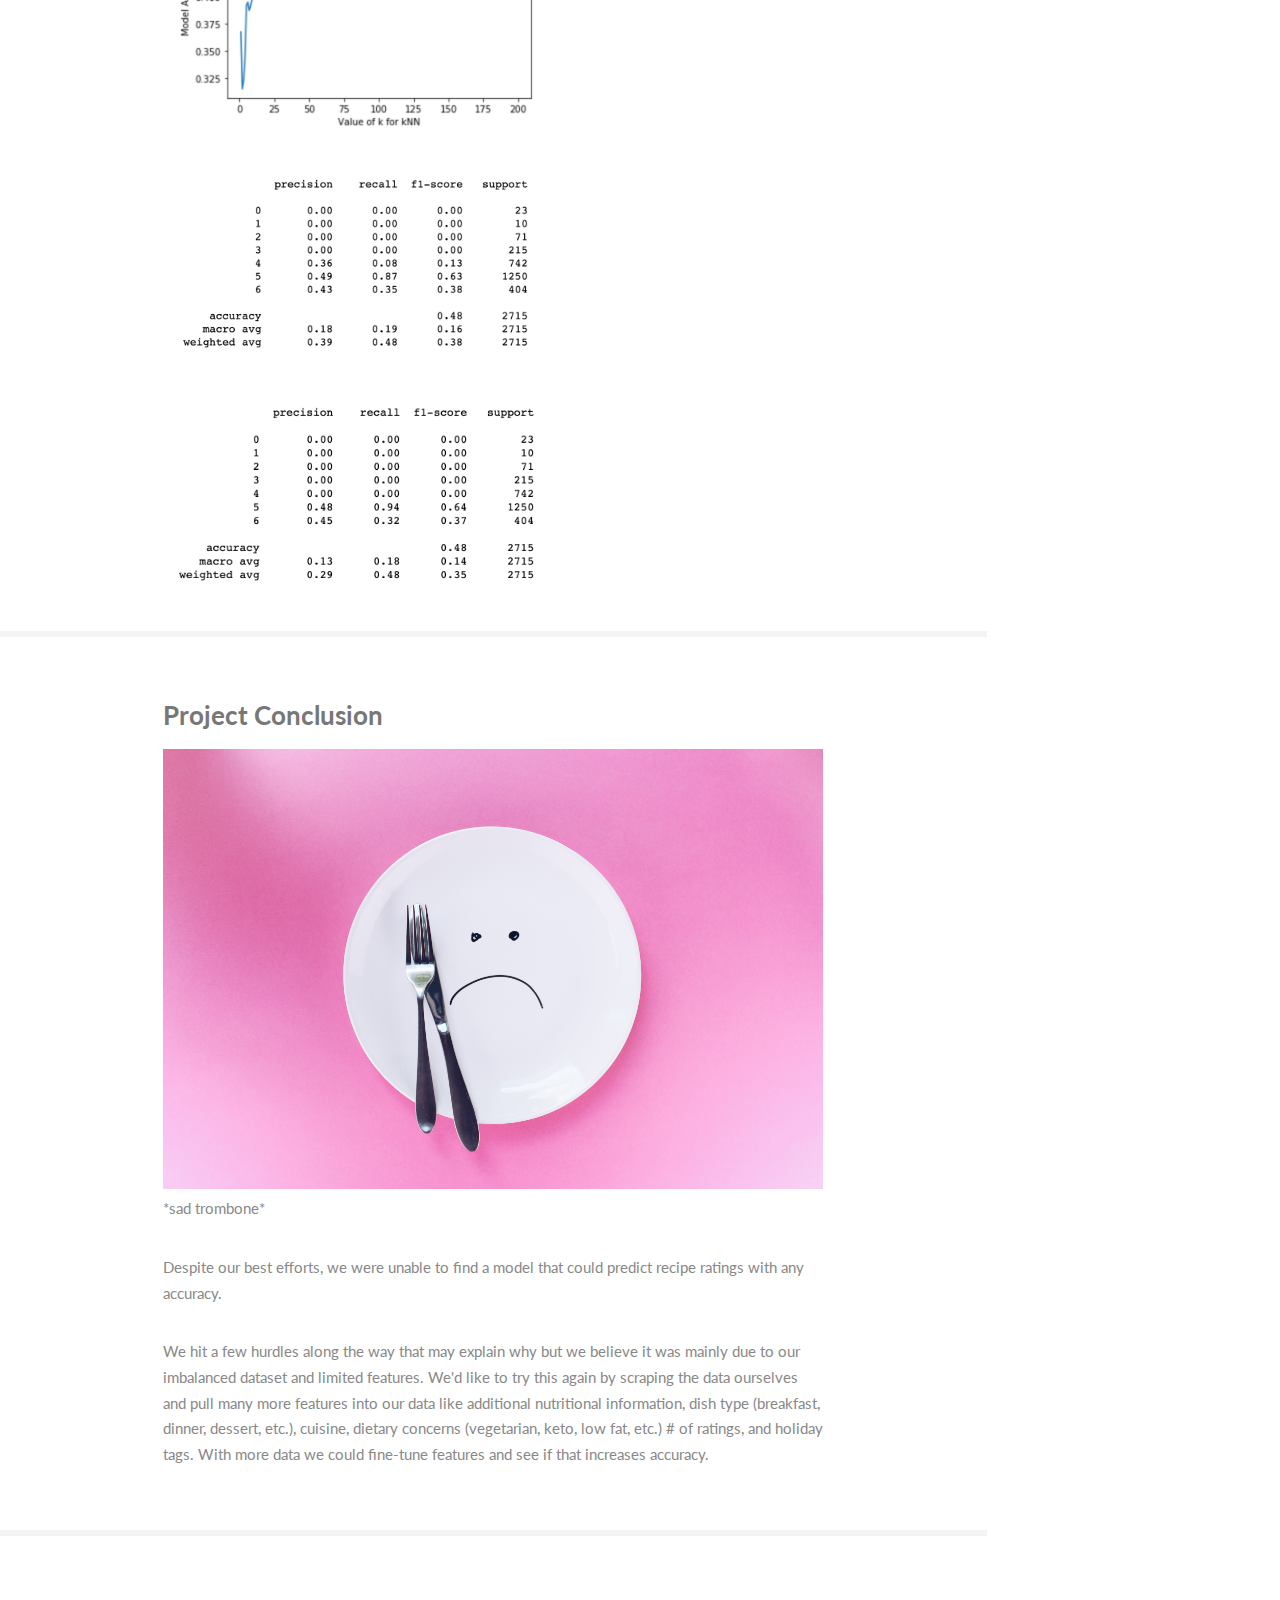
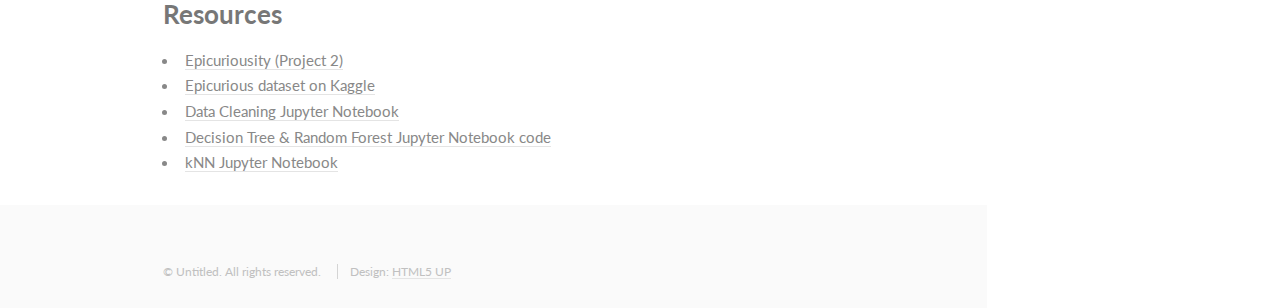
==== commit bdfb33d0: "fixed spelling" ====
--- a/epicuriouser-site/index.html
+++ b/epicuriouser-site/index.html
@@ -274,13 +274,13 @@
                     <p></p>
 
                     <ul>
-                        <li>kNN is Supervised classification algorithm </li>
-                        <li>‘k’ in KNN is a parameter that refers to the number of nearest neighbours to include in the
+                        <li>KNN is Supervised classification algorithm </li>
+                        <li>‘k’ in KNN is a parameter that refers to the number of nearest neighbors to include in the
                             majority of the voting process </li>
                         <li>Model representation for KNN is the entire training dataset </li>
                         <li>KNN performs well with all data on same scale, Normalizing data to range [0, 1] </li>
                         <li>Features with high magnitudes will weight more than features with low magnitudes </li>
-                        <li>Address missing data (this is how kNN calcs the distance) </li>
+                        <li>Address missing data (this is how KNN calcs the distance) </li>
                         <li>Exclude or impute missing values </li>
                         <li>kNN performs well with lower dimensionality </li>
                     </ul>
@@ -294,18 +294,18 @@
                         <li>Stratified data (Same percentage of samples of each target class as the complete set)</li>
                         <li>Address missing data (this is how kNN calcs the distance) </li>
                         <li>Exclude or impute missing values </li>
-                        <li>kNN performs well with lower dimensionality </li>
+                        <li>KNN performs well with lower dimensionality </li>
                     </ul>
                     <p> </p>
                     <h4>Feature Selection & Pre-Processing</h4>
                     <p> </p>
                     <ul>
-                        <li>kBest: univariate feature selection with F-test for feature scoring</li>
+                        <li>KBest: univariate feature selection with F-test for feature scoring</li>
                         <li>Note: the two most important features are ones we added from existing data. This might be a
-                            clue that pre4dicting off nutritional data is not going to work.</li>
+                            clue that predicting off nutritional data is not going to work.</li>
 
                         <img src="images/feature_selection.png" alt="" width="100%" />
-                        <li>Label Encoderfor: fit label training and test data</li>
+                        <li>Label Encoder: fit label training and test data</li>
                         <li>Min/Max Scalar: reduces values in feature range to 0 to 1</li>
                     </ul>
                     <p> </p>
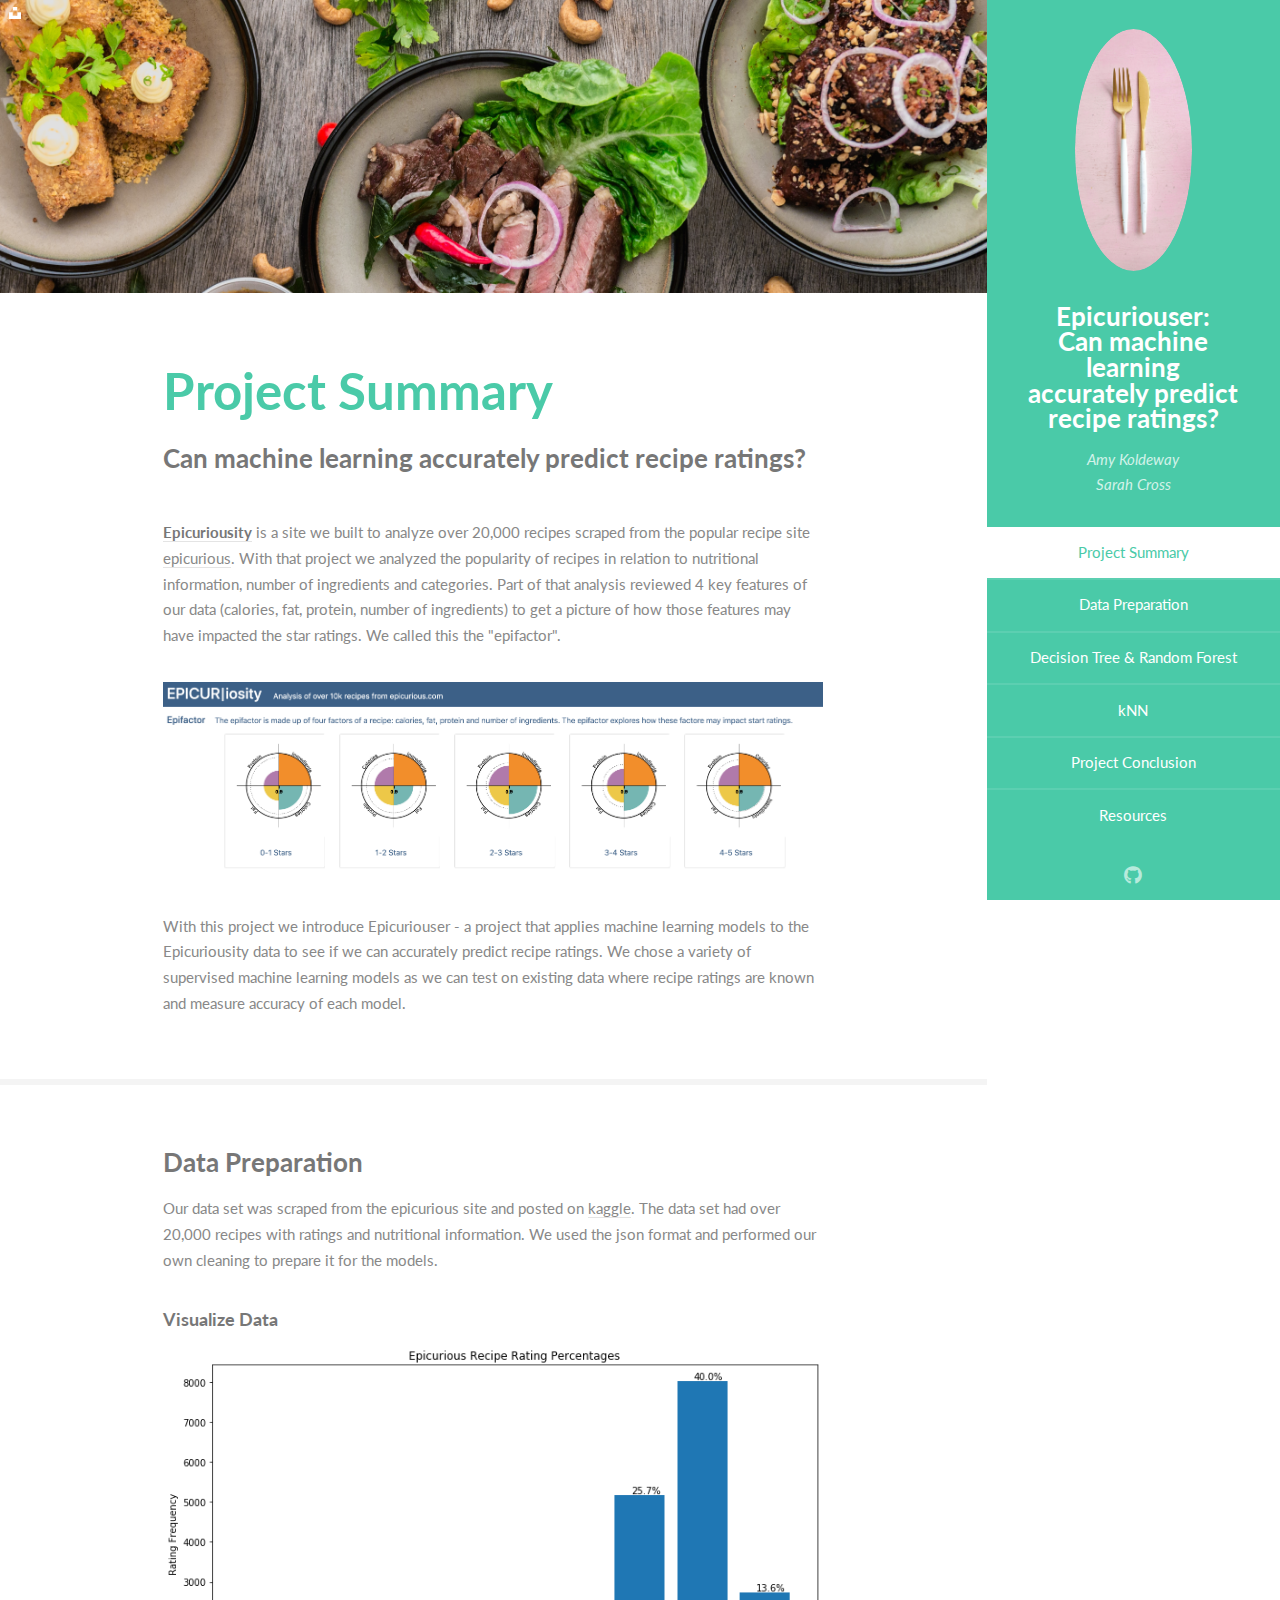
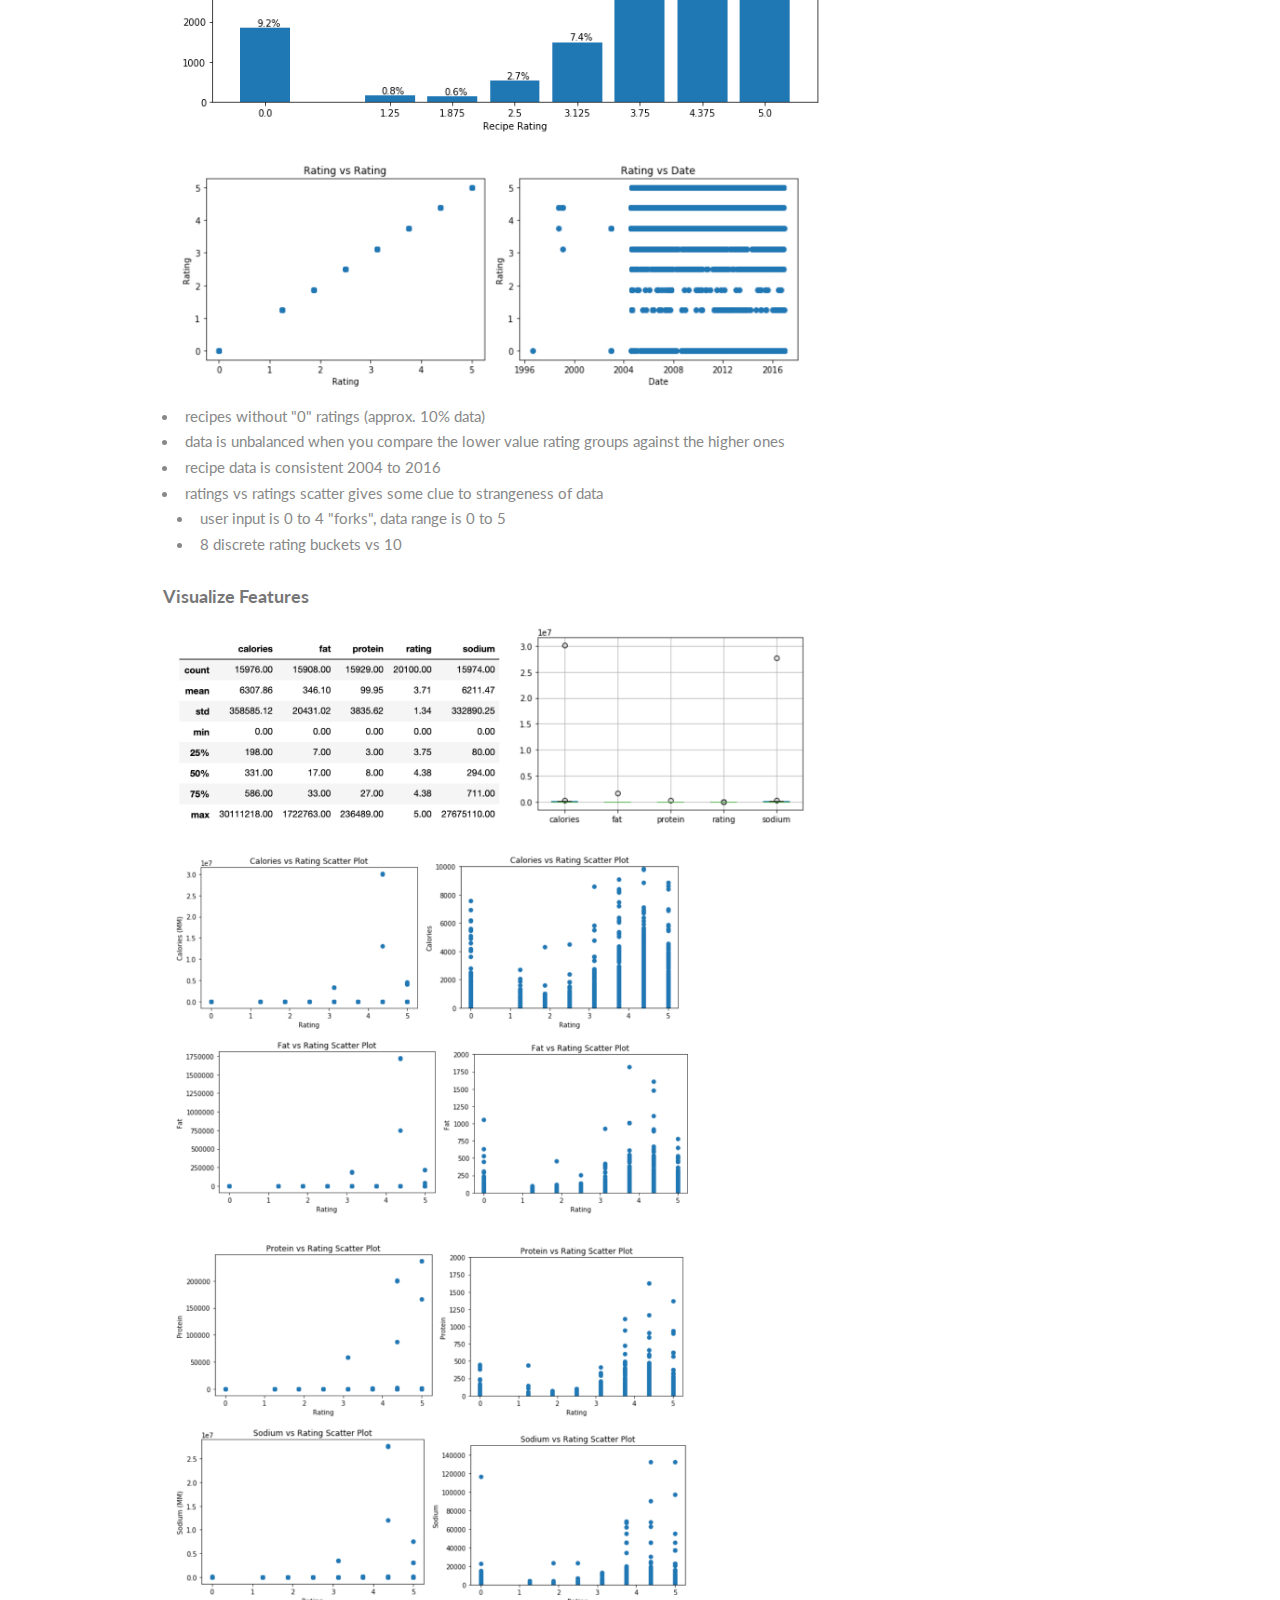
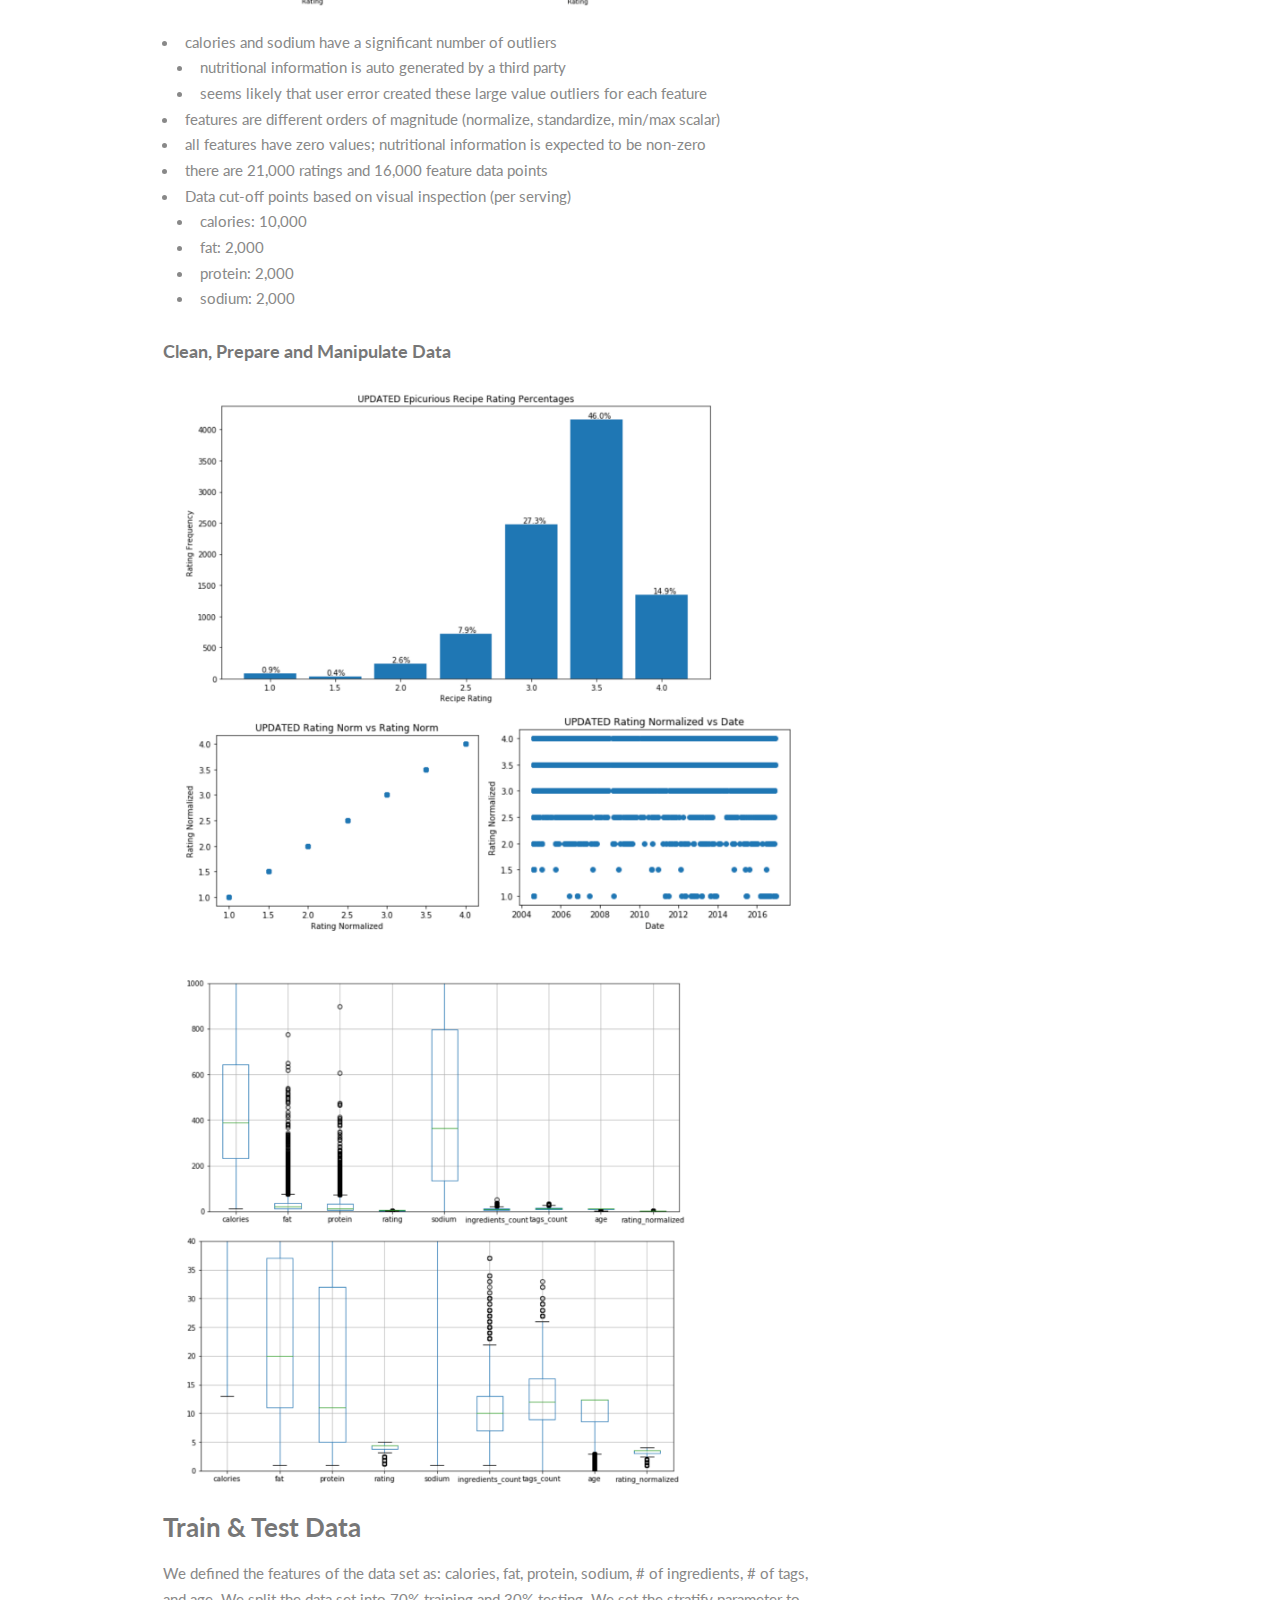
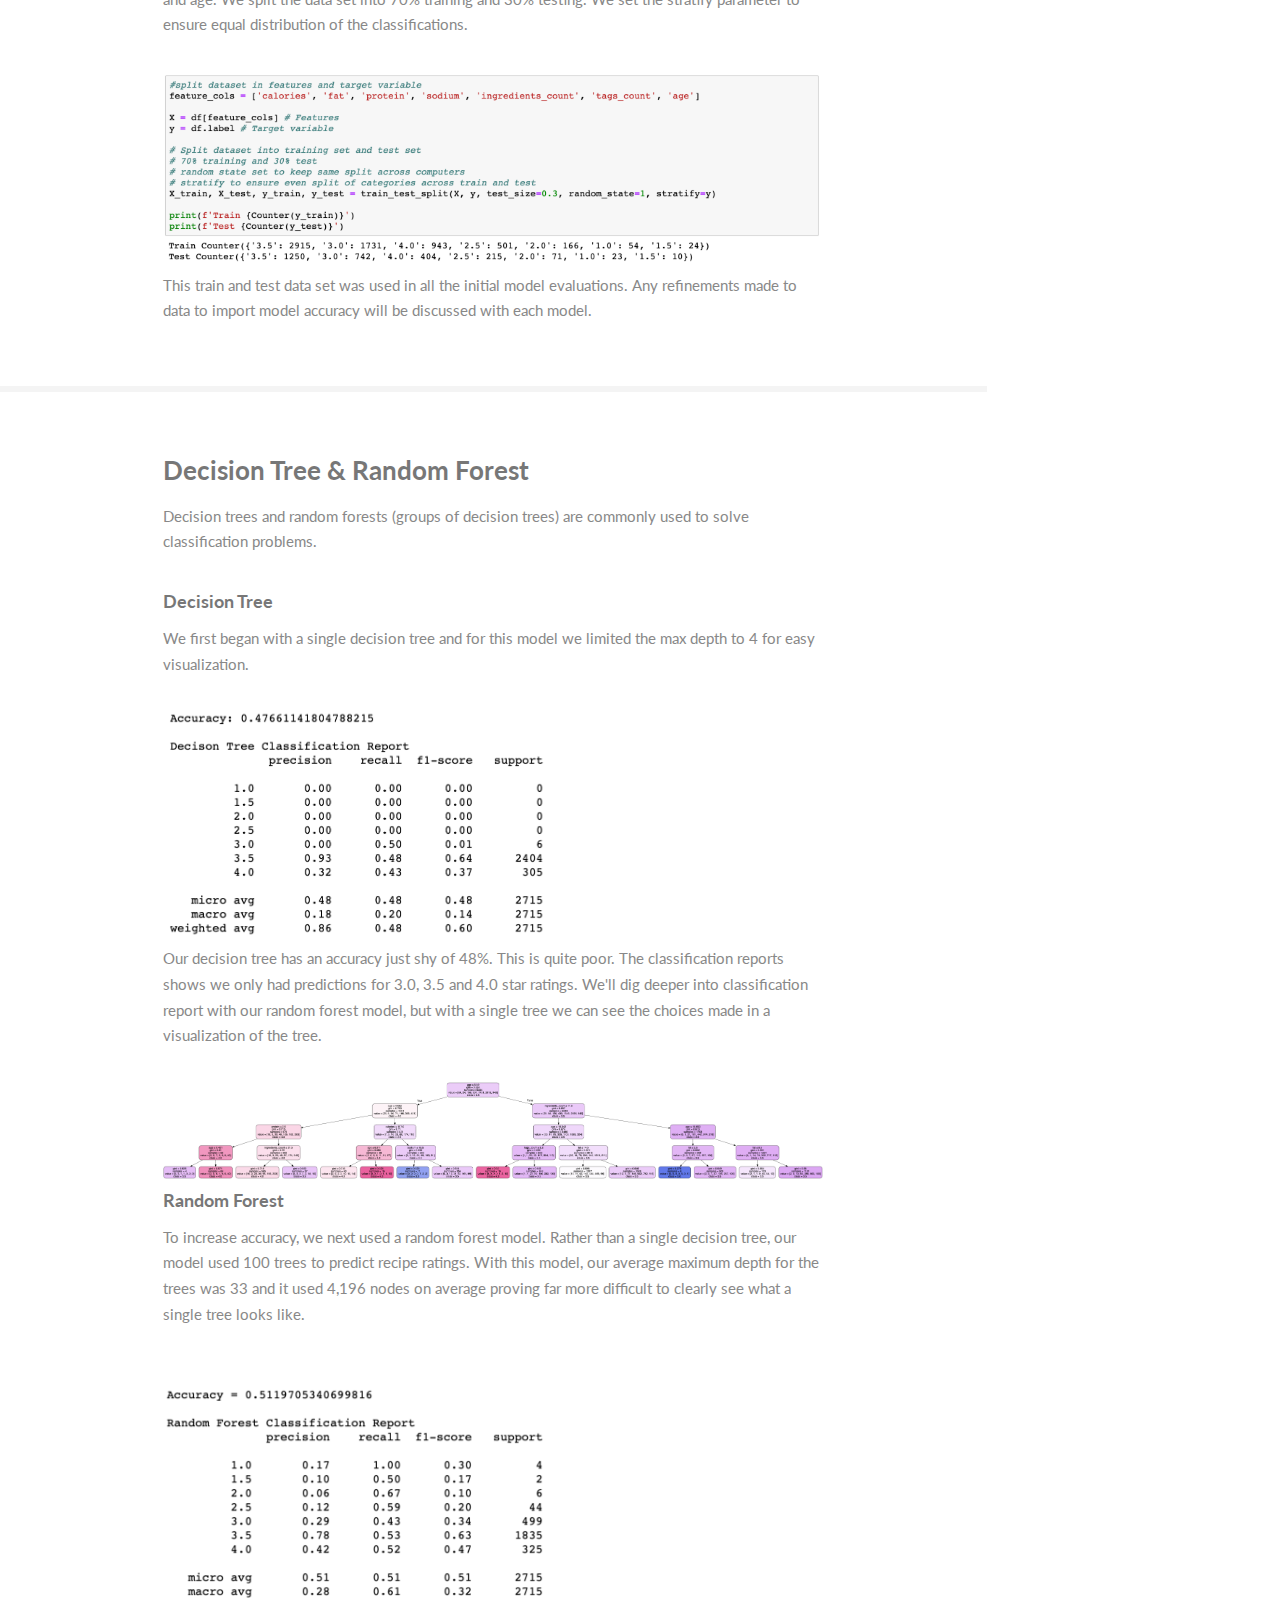
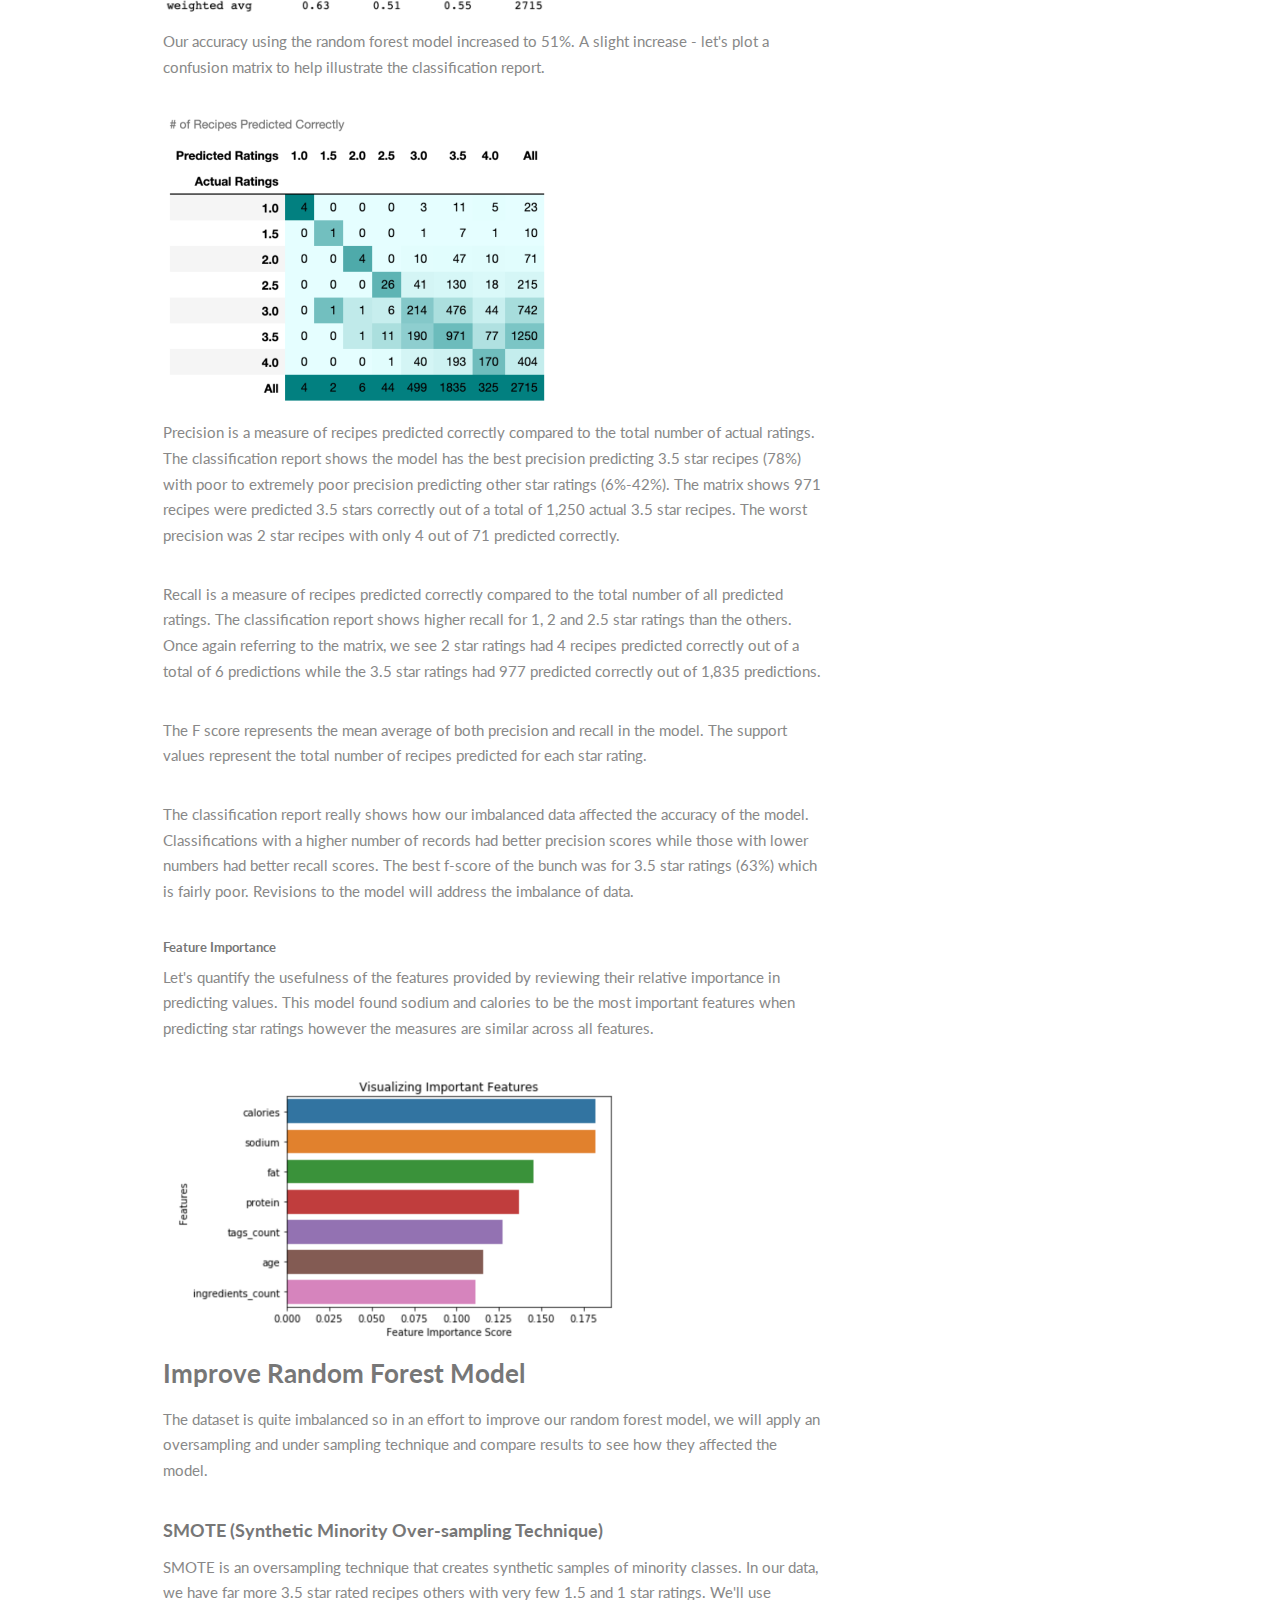
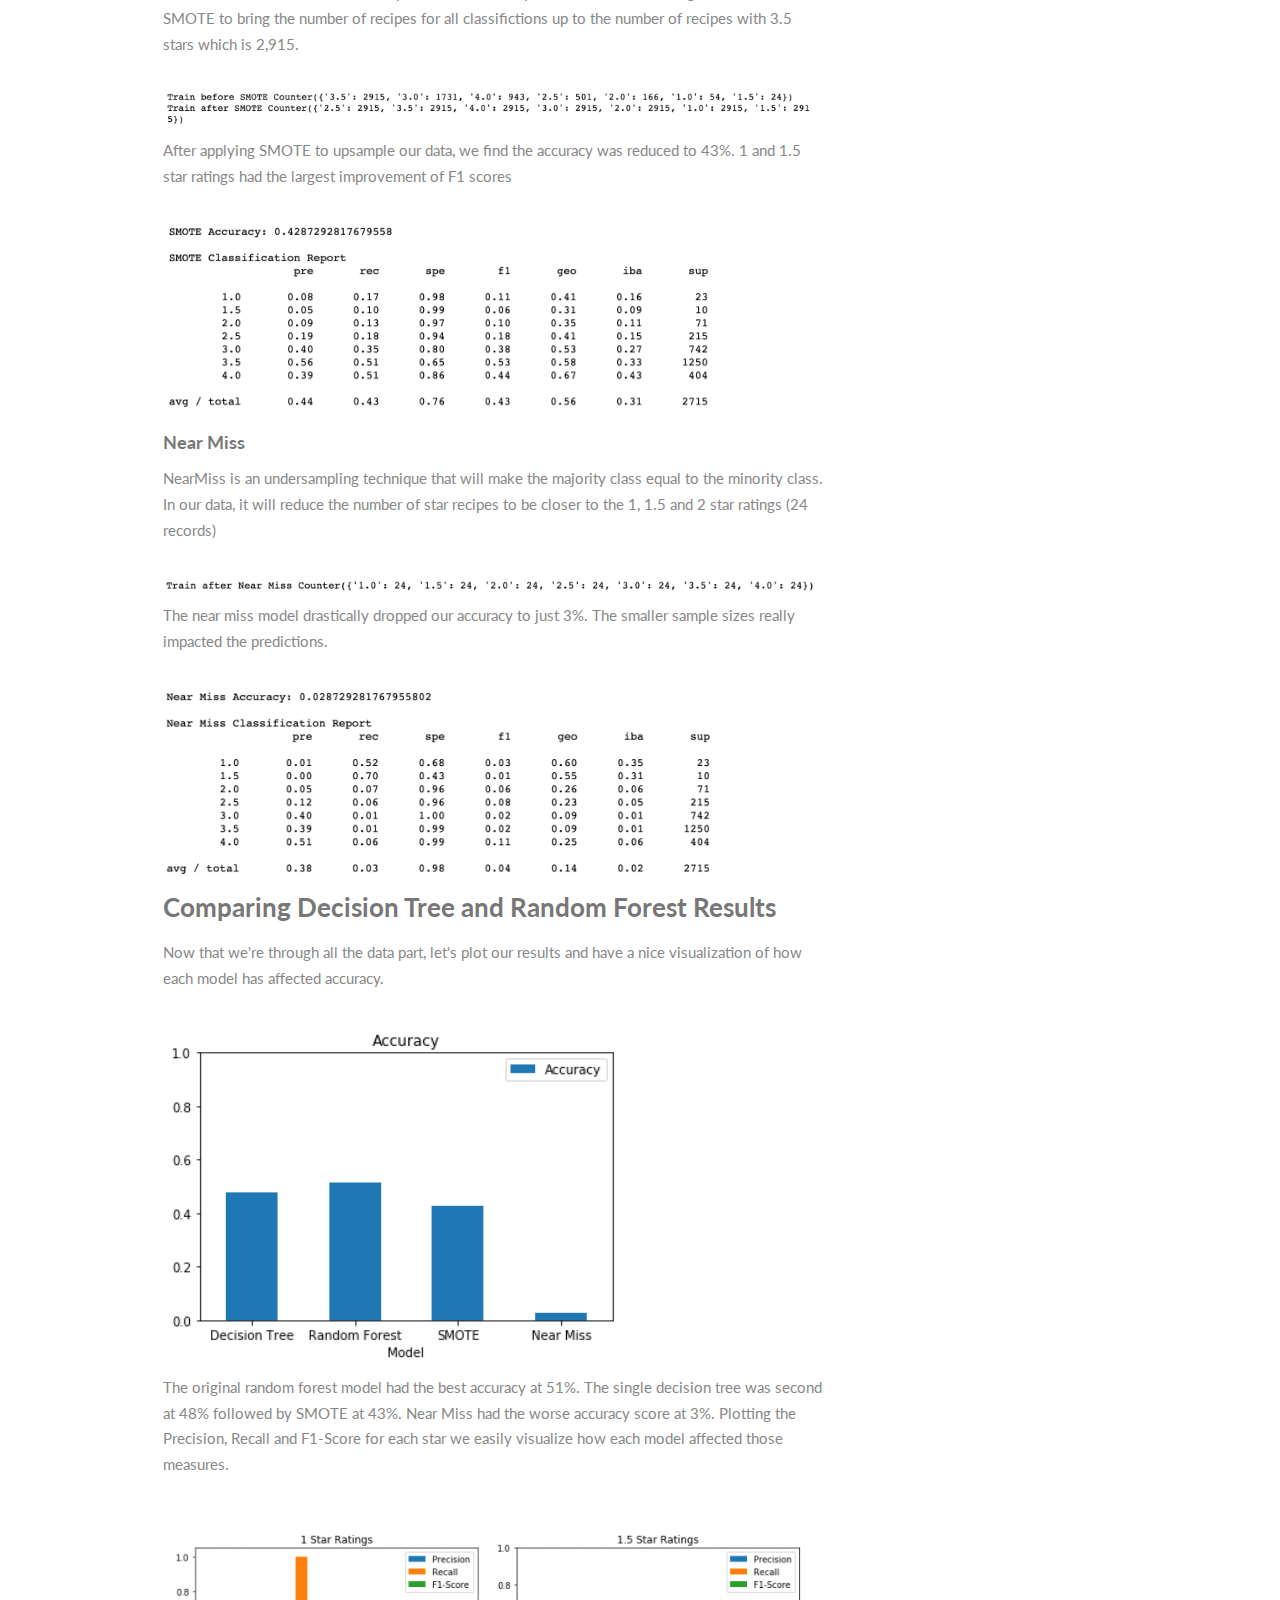
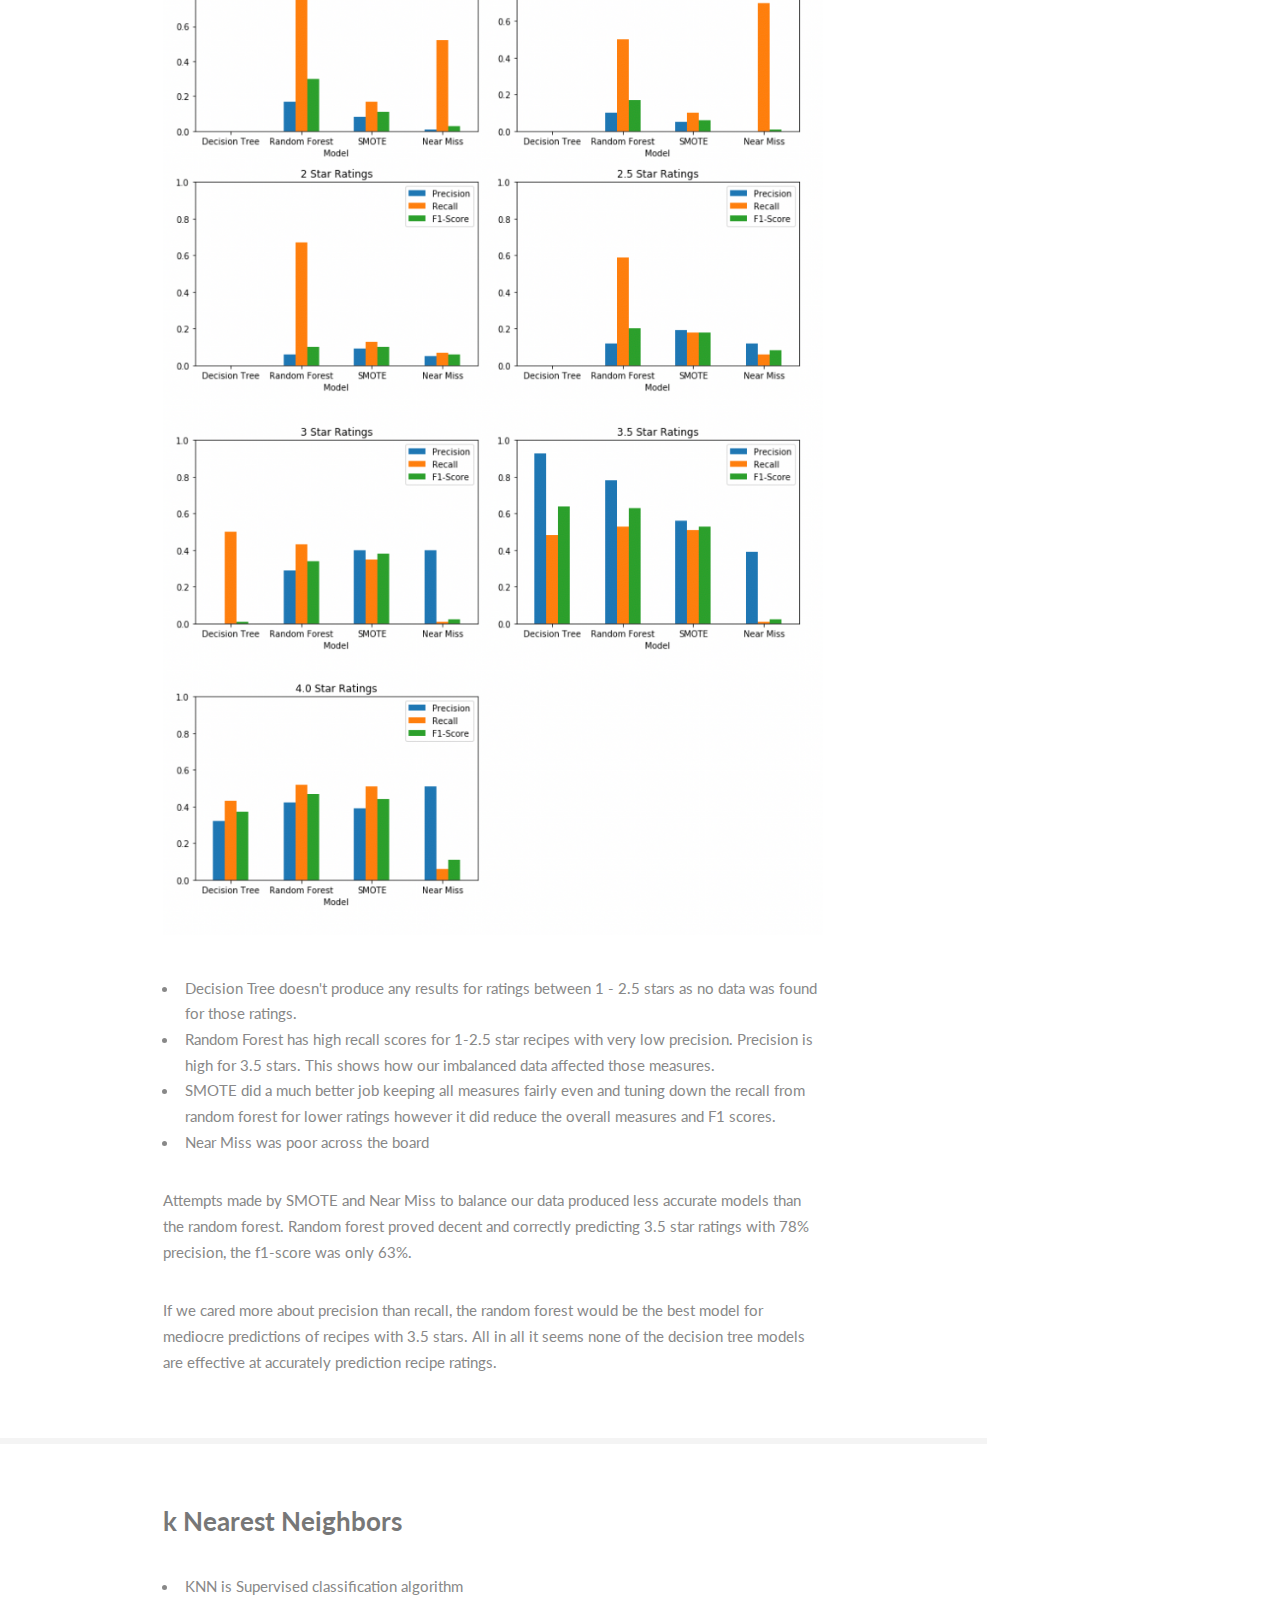
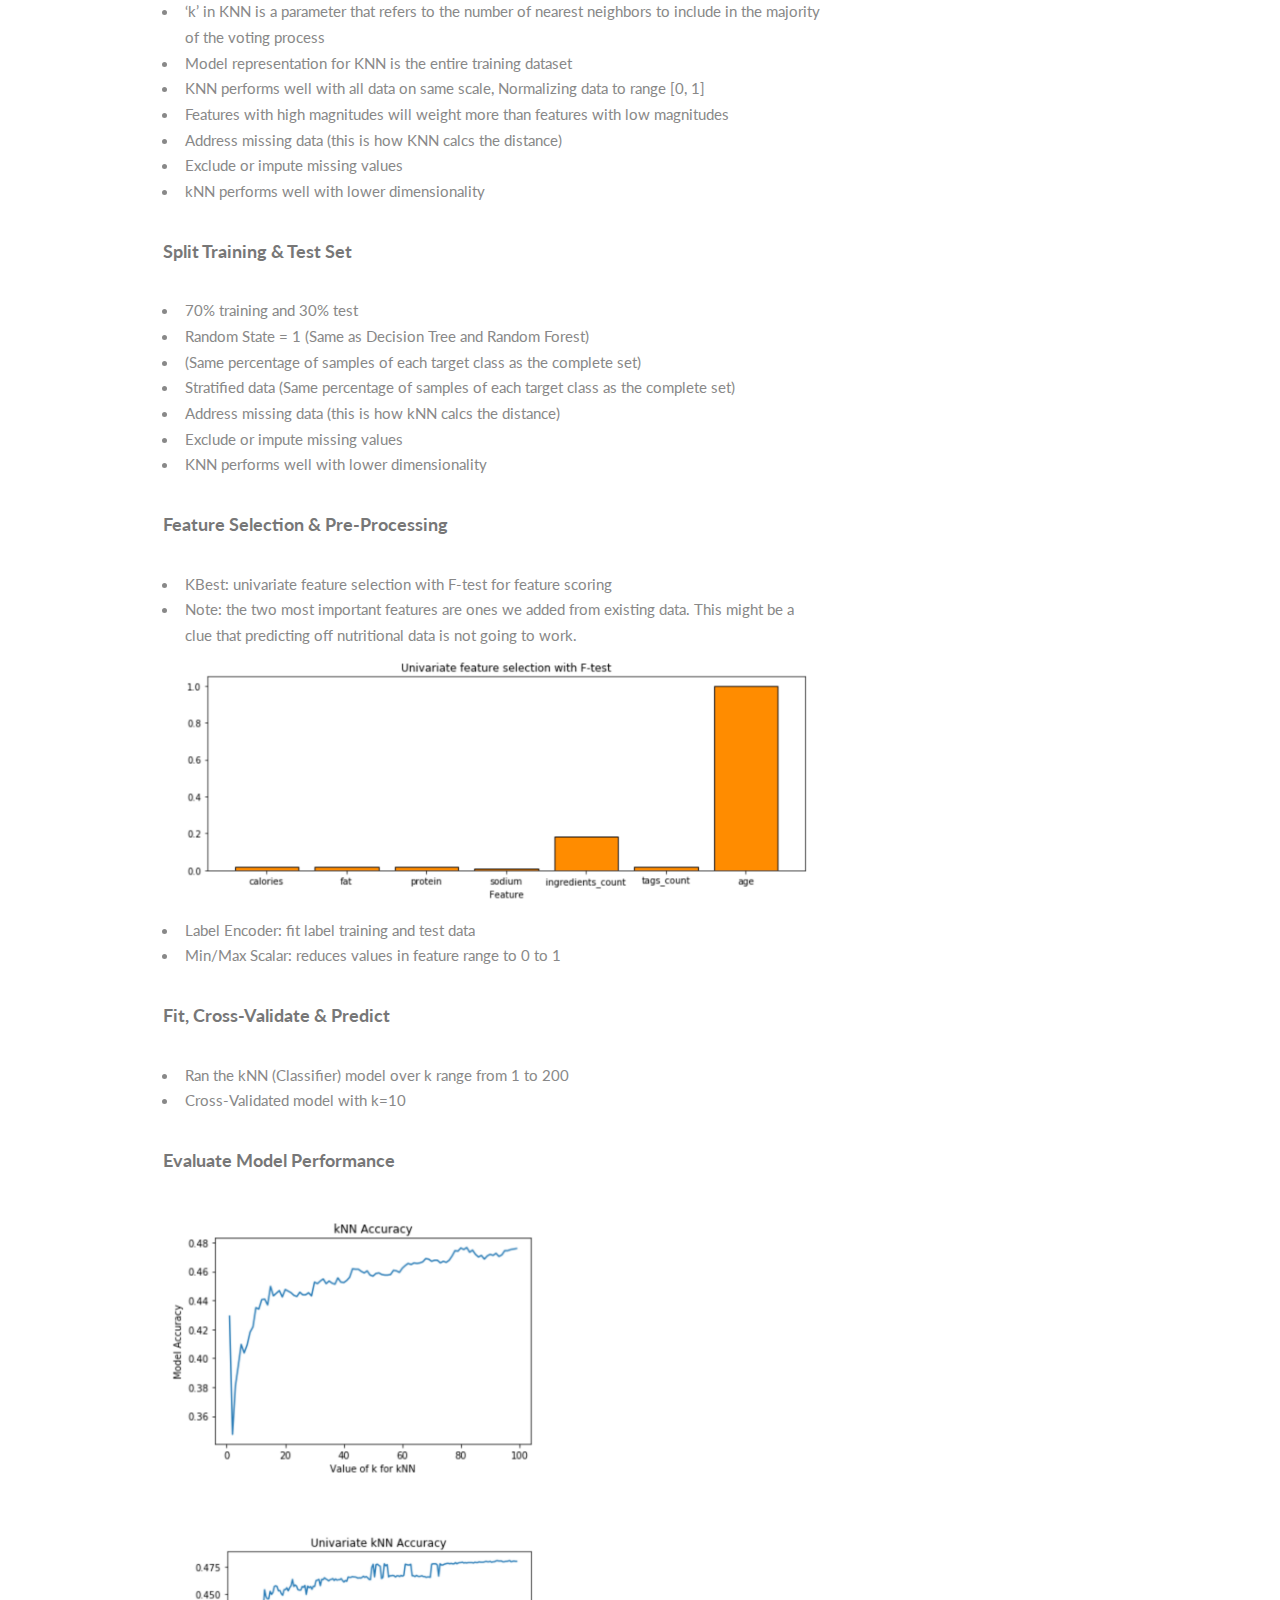
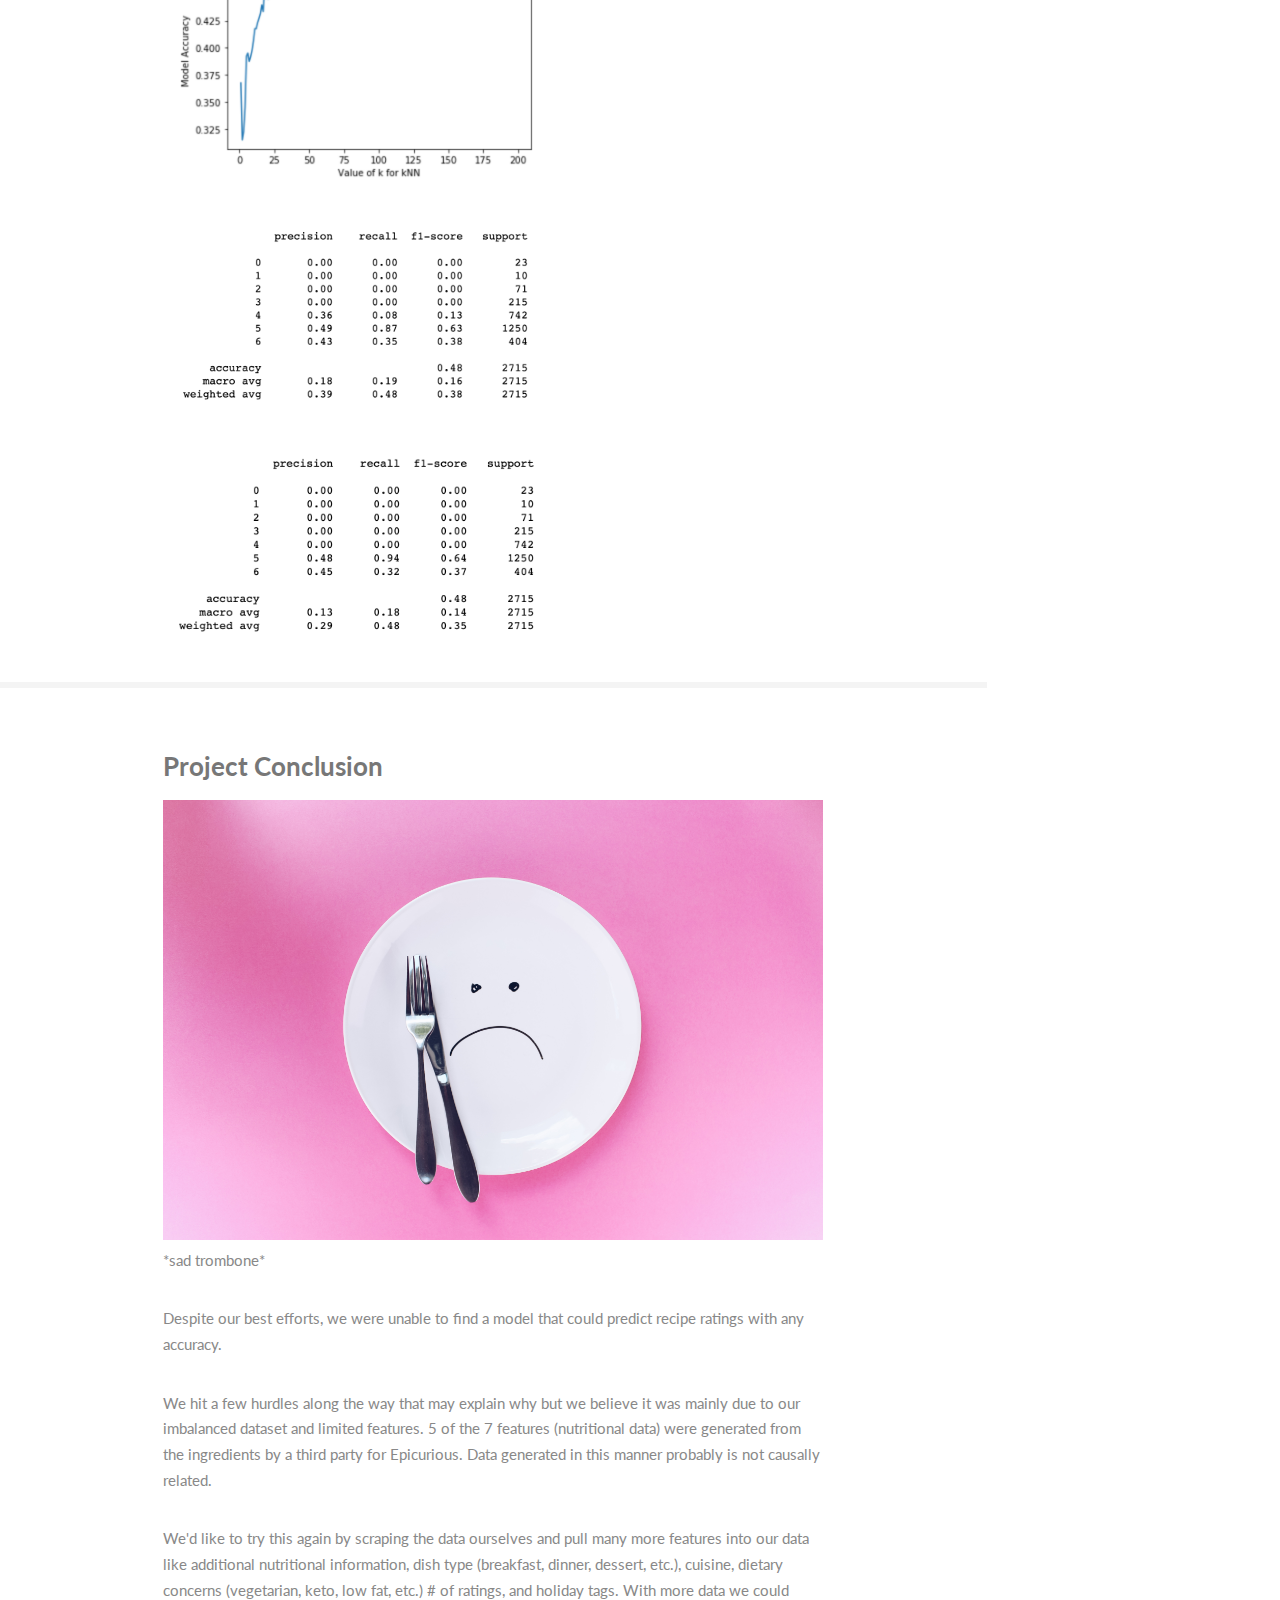
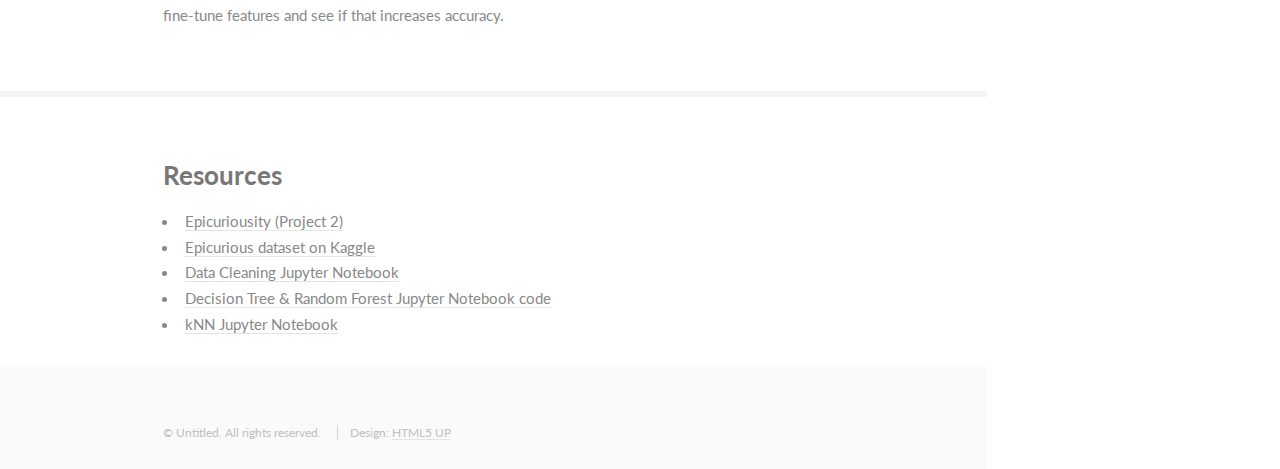
==== commit 1549e0cc: "add conclusion verbiage" ====
--- a/epicuriouser-site/index.html
+++ b/epicuriouser-site/index.html
@@ -7,386 +7,394 @@
 <html>
 
 <head>
-    <title>Epicuriouser</title>
-    <meta charset="utf-8" />
-    <meta name="viewport" content="width=device-width, initial-scale=1, user-scalable=no" />
-    <link rel="stylesheet" href="assets/css/main.css" />
+	<title>Epicuriouser</title>
+	<meta charset="utf-8" />
+	<meta name="viewport" content="width=device-width, initial-scale=1, user-scalable=no" />
+	<link rel="stylesheet" href="assets/css/main.css" />
 </head>
 
 <body class="is-preload">
 
-    <!-- Header -->
-    <section id="header">
-        <header>
-            <!-- <span class="image avatar"><img src="images/avatar.jpg" alt="" /></span> -->
-            <span class="image avatar"><img src="images/david-billings-NID5iadR7RE-unsplash.jpg" alt="" /></span>
-            <h1>Epicuriouser:<br>Can machine learning<br>accurately predict recipe ratings?</h1>
-            <!-- <h1 id="logo"><a href="#">Amy Koldeway<br>Sarah Cross</a></h1> -->
-            <p>Amy Koldeway<br>Sarah Cross</p>
-        </header>
-        <nav id="nav">
-            <ul>
-                <li><a href="#one" class="active">Project Summary</a></li>
-                <li><a href="#two">Data Preparation</a></li>
-                <li><a href="#three">Decision Tree & Random Forest</a></li>
-                <li><a href="#four">kNN</a></li>
-                <li><a href="#five">Project Conclusion</a></li>
-                <li><a href="#six">Resources</a></li>
-            </ul>
-        </nav>
-        <footer>
-            <ul class="icons">
-                <!-- <li><a href="#" class="icon brands fa-twitter"><span class="label">Twitter</span></a></li>
+	<!-- Header -->
+	<section id="header">
+		<header>
+			<!-- <span class="image avatar"><img src="images/avatar.jpg" alt="" /></span> -->
+			<span class="image avatar"><img src="images/david-billings-NID5iadR7RE-unsplash.jpg" alt="" /></span>
+			<h1>Epicuriouser:<br>Can machine learning<br>accurately predict recipe ratings?</h1>
+			<!-- <h1 id="logo"><a href="#">Amy Koldeway<br>Sarah Cross</a></h1> -->
+			<p>Amy Koldeway<br>Sarah Cross</p>
+		</header>
+		<nav id="nav">
+			<ul>
+				<li><a href="#one" class="active">Project Summary</a></li>
+				<li><a href="#two">Data Preparation</a></li>
+				<li><a href="#three">Decision Tree & Random Forest</a></li>
+				<li><a href="#four">kNN</a></li>
+				<li><a href="#five">Project Conclusion</a></li>
+				<li><a href="#six">Resources</a></li>
+			</ul>
+		</nav>
+		<footer>
+			<ul class="icons">
+				<!-- <li><a href="#" class="icon brands fa-twitter"><span class="label">Twitter</span></a></li>
                         <li><a href="#" class="icon brands fa-facebook-f"><span class="label">Facebook</span></a></li>
                         <li><a href="#" class="icon brands fa-instagram"><span class="label">Instagram</span></a></li> -->
-                <li><a href="#" class="icon brands fa-github"><span class="label">Github</span></a></li>
-            </ul>
-        </footer>
-    </section>
-
-    <!-- Wrapper -->
-    <div id="wrapper">
-
-        <!-- Main -->
-        <div id="main">
-
-            <!-- One -->
-            <section id="one">
-                <div class="image main" data-position="center">
-                    <!-- <img src="images/banner.jpg" alt="" /> -->
-                    <img src="images/lily-banse--YHSwy6uqvk-unsplash.jpg" alt="" />
-                    <a style="background-color:black;color:white;text-decoration:none;padding:4px 6px;font-family:-apple-system, BlinkMacSystemFont, &quot;San Francisco&quot;, &quot;Helvetica Neue&quot;, Helvetica, Ubuntu, Roboto, Noto, &quot;Segoe UI&quot;, Arial, sans-serif;font-size:12px;font-weight:bold;line-height:1.2;display:inline-block;border-radius:3px"
-                        href="https://unsplash.com/@lvnatikk?utm_medium=referral&amp;utm_campaign=photographer-credit&amp;utm_content=creditBadge"
-                        target="_blank" rel="noopener noreferrer"
-                        title="Download free do whatever you want high-resolution photos from Lily Banse"><span
-                            style="display:inline-block;padding:2px 3px"><svg xmlns="http://www.w3.org/2000/svg"
-                                style="height:12px;width:auto;position:relative;vertical-align:middle;top:-2px;fill:white"
-                                viewBox="0 0 32 32">
-                                <title>unsplash-logo</title>
-                                <path d="M10 9V0h12v9H10zm12 5h10v18H0V14h10v9h12v-9z"></path>
-                            </svg></span><span style="display:inline-block;padding:2px 3px">Lily Banse</span></a>
-                </div>
-                <div class="container">
-                    <header class="major">
-                        <h2>Project Summary</h2>
-                        <p>Can machine learning accurately predict recipe ratings?</p>
-                    </header>
-                    <p><b><a href="https://epi-plus.herokuapp.com/" target="_blank">Epicuriousity</a></b> is a site we
-                        built to
-                        analyze over 20,000 recipes scraped from the popular recipe site <a
-                            href="https://www.epicurious.com/" target="_blank">epicurious</a>. With that project we
-                        analyzed the popularity of recipes in relation to nutritional information,
-                        number of ingredients and categories. Part of that analysis reviewed 4 key features of our data
-                        (calories, fat, protein, number of ingredients) to get a picture of how those features may have
-                        impacted the star ratings. We called this the "epifactor".
-                    </p>
-                    <p>
-                        <img src="images/epifactor.png" alt="" width="100%" /></p>
-                    <p>With this project we introduce Epicuriouser - a project that applies machine learning models to
-                        the Epicuriousity data to see if we can accurately predict recipe ratings. We chose a variety of
-                        supervised machine learning models as we can test on existing data where recipe ratings are
-                        known and measure accuracy of each model.
-                    </p>
-                </div>
-            </section>
-
-            <!-- Two -->
-            <section id="two">
-                <div class="container">
-                    <h3>Data Preparation</h3>
-                    <p>Our data set was scraped from the epicurious site and posted on <a
-                            href="https://www.kaggle.com/hugodarwood/epirecipes" target="_blank">kaggle</a>. The data
-                        set had over 20,000 recipes with ratings and nutritional information. We used the json format
-                        and performed our own cleaning to prepare it for the models.</p>
-                    <h4>Visualize Data</h4>
-                    <img src="images/viz-data-1.png" alt="" width="100%" />
-                    <img src="images/viz-data-2.png" alt="" width="100%" />
-                    <div>
-                        <ul>
-                            <li>recipes without "0" ratings (approx. 10% data)</li>
-                            <li>data is unbalanced when you compare the lower value rating groups against the higher
-                                ones
-                            </li>
-                            <li>recipe data is consistent 2004 to 2016</li>
-                            <li>ratings vs ratings scatter gives some clue to strangeness of data</li>
-                            <ul>
-                                <li>user input is 0 to 4 "forks", data range is 0 to 5</li>
-                                <li>8 discrete rating buckets vs 10</li>
-                            </ul>
-
-                        </ul>
-                    </div>
-                    <br>
-                    <h4>Visualize Features</h4>
-                    <img src="images/viz-data-3.png" alt="" width="100%" />
-                    <div>
-                        <ul>
-                            <li>calories and sodium have a significant number of outliers</li>
-                            <ul>
-                                <li>nutritional information is auto generated by a third party</li>
-                                <li>seems likely that user error created these large value outliers for each feature
-                                </li>
-                            </ul>
-                            <li>features are different orders of magnitude (normalize, standardize, min/max scalar)</li>
-                            <li>all features have zero values; nutritional information is expected to be non-zero</li>
-                            <li>there are 21,000 ratings and 16,000 feature data points</li>
-                            <li>Data cut-off points based on visual inspection (per serving)</li>
-                            <ul>
-                                <li>calories: 10,000</li>
-                                <li>fat: 2,000</li>
-                                <li>protein: 2,000</li>
-                                <li>sodium: 2,000</li>
-                            </ul>
-                        </ul>
-                    </div>
-                    <br>
-                    <h4>Clean, Prepare and Manipulate Data</h4>
-                    <img src="images/viz-data-4.png" alt="" width="100%" />
-
-                    <h3>Train & Test Data</h3>
-                    <p>We defined the features of the data set as: calories, fat, protein, sodium, # of ingredients, #
-                        of tags, and age. We split the data set into 70% training and 30% testing. We set the stratify
-                        parameter to ensure equal distribution of the classifications.</p>
-                    <img src="images/train-test-data.png" alt="" width="100%" />
-                    <p>This train and test data set was used in all the initial model evaluations. Any refinements made
-                        to data to import model accuracy will be discussed with each model.</p>
-                </div>
-            </section>
-
-            <!-- Three -->
-            <section id="three">
-                <div class="container">
-                    <h3>Decision Tree & Random Forest</h3>
-                    <p>Decision trees and random forests (groups of decision trees) are commonly used to solve
-                        classification problems. </p>
-                    <h4>Decision Tree</h4>
-                    <p>
-                        We first began with a single decision tree and for this model we
-                        limited the max depth to 4 for easy visualization.</p>
-                    <img src="images/class-report-dt.png" alt="" width="60%" />
-                    <p>
-                        Our decision tree has an accuracy just shy of 48%. This is quite poor. The classification
-                        reports
-                        shows we
-                        only had predictions for 3.0, 3.5 and 4.0 star ratings. We'll dig deeper into classification
-                        report with our random forest model, but with a single tree we can see the choices made in a
-                        visualization of the tree.
-                    </p>
-                    <img src="images/decision-tree-viz.png" alt="" width="100%" />
-                    <br>
-                    <h4>Random Forest</h4>
-                    <p>To increase accuracy, we next used a random forest model. Rather than a single decision tree, our
-                        model used 100 trees to predict recipe ratings. With this model, our average maximum depth for
-                        the trees was 33 and it used 4,196 nodes on average. </p>
-                    <img src="images/class-report-rf.png" alt="" width="60%" />
-                    <p>Our accuracy using the random forest model increased to 51%. A slight increase - let's plot a
-                        confusion matrix to help illustrate the classification report.</p>
-                    <img src="images/matrix-rf.png" alt="" width="60%" />
-
-                    <p>
-                        Precision is a measure of recipes predicted correctly compared to the total number of actual
-                        ratings. The classification report shows the model has the best precision predicting 3.5 star
-                        recipes (78%) with poor to extremely poor precision predicting other star ratings (6%-42%). The
-                        matrix shows 971 recipes were predicted 3.5 stars correctly out of a total of 1,250 actual 3.5
-                        star recipes. The worst precision was 2 star recipes with only 4 out of 71 predicted correctly.
-                    </p>
-                    <p>
-                        Recall is a measure of recipes predicted correctly compared to the total number of all predicted
-                        ratings. The classification report shows higher recall for 1, 2 and 2.5 star ratings than the
-                        others. Once again referring to the matrix, we see 2 star ratings had 4 recipes predicted
-                        correctly out of a total of 6 predictions while the 3.5 star ratings had 977 predicted correctly
-                        out of 1,835 predictions.
-                    </p>
-                    <p>
-                        The F score represents the mean average of both precision and recall in the model. The support
-                        values represent the total number of recipes predicted for each star rating.
-                    </p>
-                    <p>
-                        The classification report really shows how our imbalanced data affected the accuracy of the
-                        model. Classifications with a higher number of records had better precision scores while those
-                        with lower numbers had better recall scores. The best f-score of the bunch was for 3.5 star
-                        ratings (63%) which is fairly poor. Revisions to the model will address the imbalance of data.
-                    </p>
-                    <h5>Feature Importance</h5>
-                    <p>
-                        Let's quantify the usefulness of the features provided by reviewing their relative importance
-                        in predicting values. This model found sodium and calories to be the most important features
-                        when predicting star ratings however the measures are similar across all features.
-                    </p>
-                    <img src="images/feature-importance-rf.png" alt="" width="70%" />
-                    <h3>Improve Random Forest Model</h3>
-                    <p>The dataset is quite imbalanced so in an effort to improve our random forest model, we will apply
-                        an oversampling and under sampling technique and compare results to see how they affected the
-                        model.</p>
-                    <h4>SMOTE (Synthetic Minority Over-sampling Technique)</h4>
-                    <p>SMOTE is an oversampling technique that creates synthetic samples of minority classes. In our
-                        data, we have far more 3.5 star rated recipes others with very few 1.5 and 1 star ratings. We'll
-                        use SMOTE to bring the number of recipes for all classifictions up to the number of recipes with
-                        3.5 stars which is 2,915.</p>
-                    <img src="images/train-after-smote.png" alt="" width="100%" />
-                    <p>After applying SMOTE to upsample our data, we find the accuracy was reduced to 43%. 1 and 1.5
-                        star ratings had the largest improvement of F1 scores</p>
-                    <img src="images/class-report-smt.png" alt="" width="85%" />
-                    <h4>Near Miss</h4>
-                    <p>NearMiss is an undersampling technique that will make the majority class equal to the minority
-                        class. In our data, it will reduce the number of star recipes to be closer to the 1, 1.5 and 2
-                        star ratings (24 records)</p>
-                    <img src="images/train-after-nearmiss.png" alt="" width="100%" />
-                    <p>The near miss model drastically dropped our accuracy to just 3%. The smaller sample sizes really
-                        impacted the predictions.</p>
-                    <img src="images/class-report-nm.png" alt="" width="85%" />
-                    <h3>Comparing Decision Tree and Random Forest Results</h3>
-                    <p>Now that we're through all the data part, let's plot our results and have a nice visualization of
-                        how each model has affected accuracy.</p>
-                    <img src="images/viz-rf-results-accuracy.png" alt="" width="70%" />
-                    <p>The original random forest model had the best accuracy at 51%. The single decision tree was
-                        second at 48% followed by SMOTE at 43%. Near Miss had the worse accuracy score at 3%. Plotting
-                        the Precision, Recall
-                        and F1-Score for each star we easily visualize how each model affected those measures.</p>
-
-                    <img src="images/viz-rf-results-stars.png" alt="" width="100%" />
-                    <p>
-                        <ul>
-                            <li>Decision Tree doesn't produce any results for ratings between 1 - 2.5 stars as no data
-                                was found for those ratings.</li>
-                            <li>Random Forest has high recall scores for 1-2.5 star recipes with very low precision.
-                                Precision is high for 3.5 stars. This shows how our imbalanced data affected those
-                                measures.</li>
-                            <li>SMOTE did a much better job keeping all measures fairly even and tuning down the recall
-                                from random forest for lower ratings however it did reduce the overall measures and F1
-                                scores.</li>
-                            <li>Near Miss was poor across the board</li>
-                        </ul>
-                    </p>
-                    <p>Attempts made by SMOTE and Near Miss to balance our data produced less accurate models than the
-                        random forest. Random forest proved decent and correctly predicting 3.5 star ratings with 78%
-                        precision, the f1-score was only 63%.</p>
-                    <p>If we cared more about precision than recall, the random forest would be the best model for
-                        mediocre predictions of recipes with 3.5 stars. All in all it seems none of the decision tree
-                        models are effective at accurately prediction recipe ratings.</p>
-                </div>
-            </section>
-
-            <!-- Four-->
-            <section id="four">
-                <div class="container">
-                    <h3>k Nearest Neighbors</h3>
-                    <p></p>
-
-                    <ul>
-                        <li>KNN is Supervised classification algorithm </li>
-                        <li>‘k’ in KNN is a parameter that refers to the number of nearest neighbors to include in the
-                            majority of the voting process </li>
-                        <li>Model representation for KNN is the entire training dataset </li>
-                        <li>KNN performs well with all data on same scale, Normalizing data to range [0, 1] </li>
-                        <li>Features with high magnitudes will weight more than features with low magnitudes </li>
-                        <li>Address missing data (this is how KNN calcs the distance) </li>
-                        <li>Exclude or impute missing values </li>
-                        <li>kNN performs well with lower dimensionality </li>
-                    </ul>
-                    <p> </p>
-                    <h4>Split Training & Test Set</h4>
-                    <p> </p>
-                    <ul>
-                        <li>70% training and 30% test</li>
-                        <li>Random State = 1 (Same as Decision Tree and Random Forest)</li>
-                        <li>(Same percentage of samples of each target class as the complete set)</li>
-                        <li>Stratified data (Same percentage of samples of each target class as the complete set)</li>
-                        <li>Address missing data (this is how kNN calcs the distance) </li>
-                        <li>Exclude or impute missing values </li>
-                        <li>KNN performs well with lower dimensionality </li>
-                    </ul>
-                    <p> </p>
-                    <h4>Feature Selection & Pre-Processing</h4>
-                    <p> </p>
-                    <ul>
-                        <li>KBest: univariate feature selection with F-test for feature scoring</li>
-                        <li>Note: the two most important features are ones we added from existing data. This might be a
-                            clue that predicting off nutritional data is not going to work.</li>
-
-                        <img src="images/feature_selection.png" alt="" width="100%" />
-                        <li>Label Encoder: fit label training and test data</li>
-                        <li>Min/Max Scalar: reduces values in feature range to 0 to 1</li>
-                    </ul>
-                    <p> </p>
-                    <h4>Fit, Cross-Validate & Predict</h4>
-                    <p> </p>
-                    <ul>
-                        <li>Ran the kNN (Classifier) model over k range from 1 to 200</li>
-                        <li>Cross-Validated model with k=10</li>
-                    </ul>
-                    <p> </p>
-                    <h4>Evaluate Model Performance</h4>
-                    <p> </p>
-                    <img src="images/kNN_Accuracy.png" alt="" width="60%" />
-                    <p> </p>
-                    <img src="images/kNN_Accuracy_Univariate.png" alt="" width="60%" />
-                    <p> </p>
-                    <img src="images/kNN_Matrix.png" alt="" width="60%" />
-                    <p> </p>
-
-                    <img src="images/kNN_Matrix_Univariate.png" alt="" width="60%" />
-
-                </div>
-            </section>
-
-            <!-- Five -->
-            <section id="five">
-                <div class="container">
-                    <h3>Project Conclusion</h3>
-                    <img src="images/thought-catalog-fnztlIb52gU-unsplash.jpg" alt="" width="100%" />
-                    <p>*sad trombone*</p>
-                    <p>Despite our best efforts, we were unable to find a model that could predict recipe ratings with
-                        any accuracy.</p>
-                    <p>We hit a few hurdles along the way that may explain why but we believe it was mainly due to our
-                        imbalanced dataset and limited features. We'd like to try this again by scraping the data
-                        ourselves and pull many more features into our data like additional nutritional information,
-                        dish type (breakfast, dinner, dessert, etc.), cuisine, dietary concerns (vegetarian, keto, low
-                        fat, etc.) # of ratings, and holiday tags. With more data we could fine-tune features and see if
-                        that increases accuracy.
-                    </p>
-                </div>
-            </section>
-            <!-- Six -->
-            <section id="six">
-                <div class="container">
-                    <h3>Resources</h3>
-                    <ul>
-                        <li><a href="https://epi-plus.herokuapp.com/" target="_blank">Epicuriousity (Project 2)</a></li>
-                        <li><a href="https://www.kaggle.com/hugodarwood/epirecipes" target="_blank">Epicurious dataset
-                                on Kaggle</a></li>
-                        <li><a href="" target="_blank">Data Cleaning Jupyter Notebook</a></li>
-                        <li><a href="ML-RandomForestScript.html" target="_blank">Decision Tree & Random Forest Jupyter
-                                Notebook code</a></li>
-                        <li><a href="" target="_blank">kNN Jupyter Notebook</a></li>
-                    </ul>
-
-                </div>
-            </section>
-
-
-        </div>
-
-        <!-- Footer -->
-        <section id="footer">
-            <div class="container">
-                <ul class="copyright">
-                    <li>&copy; Untitled. All rights reserved.</li>
-                    <li>Design: <a href="http://html5up.net">HTML5 UP</a></li>
-                </ul>
-            </div>
-        </section>
-
-    </div>
-
-    <!-- Scripts -->
-    <script src="assets/js/jquery.min.js"></script>
-    <script src="assets/js/jquery.scrollex.min.js"></script>
-    <script src="assets/js/jquery.scrolly.min.js"></script>
-    <script src="assets/js/browser.min.js"></script>
-    <script src="assets/js/breakpoints.min.js"></script>
-    <script src="assets/js/util.js"></script>
-    <script src="assets/js/main.js"></script>
+				<li><a href="#" class="icon brands fa-github"><span class="label">Github</span></a></li>
+			</ul>
+		</footer>
+	</section>
+
+	<!-- Wrapper -->
+	<div id="wrapper">
+
+		<!-- Main -->
+		<div id="main">
+
+			<!-- One -->
+			<section id="one">
+				<div class="image main" data-position="center">
+					<!-- <img src="images/banner.jpg" alt="" /> -->
+					<img src="images/lily-banse--YHSwy6uqvk-unsplash.jpg" alt="" />
+					<a style="background-color:black;color:white;text-decoration:none;padding:4px 6px;font-family:-apple-system, BlinkMacSystemFont, &quot;San Francisco&quot;, &quot;Helvetica Neue&quot;, Helvetica, Ubuntu, Roboto, Noto, &quot;Segoe UI&quot;, Arial, sans-serif;font-size:12px;font-weight:bold;line-height:1.2;display:inline-block;border-radius:3px"
+						href="https://unsplash.com/@lvnatikk?utm_medium=referral&amp;utm_campaign=photographer-credit&amp;utm_content=creditBadge"
+						target="_blank" rel="noopener noreferrer"
+						title="Download free do whatever you want high-resolution photos from Lily Banse"><span
+							style="display:inline-block;padding:2px 3px"><svg xmlns="http://www.w3.org/2000/svg"
+								style="height:12px;width:auto;position:relative;vertical-align:middle;top:-2px;fill:white"
+								viewBox="0 0 32 32">
+								<title>unsplash-logo</title>
+								<path d="M10 9V0h12v9H10zm12 5h10v18H0V14h10v9h12v-9z"></path>
+							</svg></span><span style="display:inline-block;padding:2px 3px">Lily Banse</span></a>
+				</div>
+				<div class="container">
+					<header class="major">
+						<h2>Project Summary</h2>
+						<p>Can machine learning accurately predict recipe ratings?</p>
+					</header>
+					<p><b><a href="https://epi-plus.herokuapp.com/" target="_blank">Epicuriousity</a></b> is a site we
+						built to
+						analyze over 20,000 recipes scraped from the popular recipe site <a
+							href="https://www.epicurious.com/" target="_blank">epicurious</a>. With that project we
+						analyzed the popularity of recipes in relation to nutritional information,
+						number of ingredients and categories. Part of that analysis reviewed 4 key features of our data
+						(calories, fat, protein, number of ingredients) to get a picture of how those features may have
+						impacted the star ratings. We called this the "epifactor".
+					</p>
+					<p>
+						<img src="images/epifactor.png" alt="" width="100%" /></p>
+					<p>With this project we introduce Epicuriouser - a project that applies machine learning models to
+						the Epicuriousity data to see if we can accurately predict recipe ratings. We chose a variety of
+						supervised machine learning models as we can test on existing data where recipe ratings are
+						known and measure accuracy of each model.
+					</p>
+				</div>
+			</section>
+
+			<!-- Two -->
+			<section id="two">
+				<div class="container">
+					<h3>Data Preparation</h3>
+					<p>Our data set was scraped from the epicurious site and posted on <a
+							href="https://www.kaggle.com/hugodarwood/epirecipes" target="_blank">kaggle</a>. The data
+						set had over 20,000 recipes with ratings and nutritional information. We used the json format
+						and performed our own cleaning to prepare it for the models.</p>
+					<h4>Visualize Data</h4>
+					<img src="images/viz-data-1.png" alt="" width="100%" />
+					<img src="images/viz-data-2.png" alt="" width="100%" />
+					<div>
+						<ul>
+							<li>recipes without "0" ratings (approx. 10% data)</li>
+							<li>data is unbalanced when you compare the lower value rating groups against the higher
+								ones
+							</li>
+							<li>recipe data is consistent 2004 to 2016</li>
+							<li>ratings vs ratings scatter gives some clue to strangeness of data</li>
+							<ul>
+								<li>user input is 0 to 4 "forks", data range is 0 to 5</li>
+								<li>8 discrete rating buckets vs 10</li>
+							</ul>
+
+						</ul>
+					</div>
+					<br>
+					<h4>Visualize Features</h4>
+					<img src="images/viz-data-3.png" alt="" width="100%" />
+					<div>
+						<ul>
+							<li>calories and sodium have a significant number of outliers</li>
+							<ul>
+								<li>nutritional information is auto generated by a third party</li>
+								<li>seems likely that user error created these large value outliers for each feature
+								</li>
+							</ul>
+							<li>features are different orders of magnitude (normalize, standardize, min/max scalar)</li>
+							<li>all features have zero values; nutritional information is expected to be non-zero</li>
+							<li>there are 21,000 ratings and 16,000 feature data points</li>
+							<li>Data cut-off points based on visual inspection (per serving)</li>
+							<ul>
+								<li>calories: 10,000</li>
+								<li>fat: 2,000</li>
+								<li>protein: 2,000</li>
+								<li>sodium: 2,000</li>
+							</ul>
+						</ul>
+					</div>
+					<br>
+					<h4>Clean, Prepare and Manipulate Data</h4>
+					<img src="images/viz-data-4.png" alt="" width="100%" />
+
+					<h3>Train & Test Data</h3>
+					<p>We defined the features of the data set as: calories, fat, protein, sodium, # of ingredients, #
+						of tags, and age. We split the data set into 70% training and 30% testing. We set the stratify
+						parameter to ensure equal distribution of the classifications.</p>
+					<img src="images/train-test-data.png" alt="" width="100%" />
+					<p>This train and test data set was used in all the initial model evaluations. Any refinements made
+						to data to import model accuracy will be discussed with each model.</p>
+				</div>
+			</section>
+
+			<!-- Three -->
+			<section id="three">
+				<div class="container">
+					<h3>Decision Tree & Random Forest</h3>
+					<p>Decision trees and random forests (groups of decision trees) are commonly used to solve
+						classification problems. </p>
+					<h4>Decision Tree</h4>
+					<p>
+						We first began with a single decision tree and for this model we
+						limited the max depth to 4 for easy visualization.</p>
+					<img src="images/class-report-dt.png" alt="" width="60%" />
+					<p>
+						Our decision tree has an accuracy just shy of 48%. This is quite poor. The classification
+						reports
+						shows we
+						only had predictions for 3.0, 3.5 and 4.0 star ratings. We'll dig deeper into classification
+						report with our random forest model, but with a single tree we can see the choices made in a
+						visualization of the tree.
+					</p>
+					<img src="images/decision-tree-viz.png" alt="" width="100%" />
+					<br>
+					<h4>Random Forest</h4>
+					<p>To increase accuracy, we next used a random forest model. Rather than a single decision tree, our
+						model used 100 trees to predict recipe ratings. With this model, our average maximum depth for
+						the trees was 33 and it used 4,196 nodes on average proving far more difficult to clearly see
+						what a single tree looks like.</p>
+					<img src="images/viz-dt-from-rf.png" alt="" width="100%" />
+					<br>
+					<img src="images/class-report-rf.png" alt="" width="60%" />
+					<p>Our accuracy using the random forest model increased to 51%. A slight increase - let's plot a
+						confusion matrix to help illustrate the classification report.</p>
+					<img src="images/matrix-rf.png" alt="" width="60%" />
+
+					<p>
+						Precision is a measure of recipes predicted correctly compared to the total number of actual
+						ratings. The classification report shows the model has the best precision predicting 3.5 star
+						recipes (78%) with poor to extremely poor precision predicting other star ratings (6%-42%). The
+						matrix shows 971 recipes were predicted 3.5 stars correctly out of a total of 1,250 actual 3.5
+						star recipes. The worst precision was 2 star recipes with only 4 out of 71 predicted correctly.
+					</p>
+					<p>
+						Recall is a measure of recipes predicted correctly compared to the total number of all predicted
+						ratings. The classification report shows higher recall for 1, 2 and 2.5 star ratings than the
+						others. Once again referring to the matrix, we see 2 star ratings had 4 recipes predicted
+						correctly out of a total of 6 predictions while the 3.5 star ratings had 977 predicted correctly
+						out of 1,835 predictions.
+					</p>
+					<p>
+						The F score represents the mean average of both precision and recall in the model. The support
+						values represent the total number of recipes predicted for each star rating.
+					</p>
+					<p>
+						The classification report really shows how our imbalanced data affected the accuracy of the
+						model. Classifications with a higher number of records had better precision scores while those
+						with lower numbers had better recall scores. The best f-score of the bunch was for 3.5 star
+						ratings (63%) which is fairly poor. Revisions to the model will address the imbalance of data.
+					</p>
+					<h5>Feature Importance</h5>
+					<p>
+						Let's quantify the usefulness of the features provided by reviewing their relative importance
+						in predicting values. This model found sodium and calories to be the most important features
+						when predicting star ratings however the measures are similar across all features.
+					</p>
+					<img src="images/feature-importance-rf.png" alt="" width="70%" />
+					<h3>Improve Random Forest Model</h3>
+					<p>The dataset is quite imbalanced so in an effort to improve our random forest model, we will apply
+						an oversampling and under sampling technique and compare results to see how they affected the
+						model.</p>
+					<h4>SMOTE (Synthetic Minority Over-sampling Technique)</h4>
+					<p>SMOTE is an oversampling technique that creates synthetic samples of minority classes. In our
+						data, we have far more 3.5 star rated recipes others with very few 1.5 and 1 star ratings. We'll
+						use SMOTE to bring the number of recipes for all classifictions up to the number of recipes with
+						3.5 stars which is 2,915.</p>
+					<img src="images/train-after-smote.png" alt="" width="100%" />
+					<p>After applying SMOTE to upsample our data, we find the accuracy was reduced to 43%. 1 and 1.5
+						star ratings had the largest improvement of F1 scores</p>
+					<img src="images/class-report-smt.png" alt="" width="85%" />
+					<h4>Near Miss</h4>
+					<p>NearMiss is an undersampling technique that will make the majority class equal to the minority
+						class. In our data, it will reduce the number of star recipes to be closer to the 1, 1.5 and 2
+						star ratings (24 records)</p>
+					<img src="images/train-after-nearmiss.png" alt="" width="100%" />
+					<p>The near miss model drastically dropped our accuracy to just 3%. The smaller sample sizes really
+						impacted the predictions.</p>
+					<img src="images/class-report-nm.png" alt="" width="85%" />
+					<h3>Comparing Decision Tree and Random Forest Results</h3>
+					<p>Now that we're through all the data part, let's plot our results and have a nice visualization of
+						how each model has affected accuracy.</p>
+					<img src="images/viz-rf-results-accuracy.png" alt="" width="70%" />
+					<p>The original random forest model had the best accuracy at 51%. The single decision tree was
+						second at 48% followed by SMOTE at 43%. Near Miss had the worse accuracy score at 3%. Plotting
+						the Precision, Recall
+						and F1-Score for each star we easily visualize how each model affected those measures.</p>
+
+					<img src="images/viz-rf-results-stars.png" alt="" width="100%" />
+					<p>
+						<ul>
+							<li>Decision Tree doesn't produce any results for ratings between 1 - 2.5 stars as no data
+								was found for those ratings.</li>
+							<li>Random Forest has high recall scores for 1-2.5 star recipes with very low precision.
+								Precision is high for 3.5 stars. This shows how our imbalanced data affected those
+								measures.</li>
+							<li>SMOTE did a much better job keeping all measures fairly even and tuning down the recall
+								from random forest for lower ratings however it did reduce the overall measures and F1
+								scores.</li>
+							<li>Near Miss was poor across the board</li>
+						</ul>
+					</p>
+					<p>Attempts made by SMOTE and Near Miss to balance our data produced less accurate models than the
+						random forest. Random forest proved decent and correctly predicting 3.5 star ratings with 78%
+						precision, the f1-score was only 63%.</p>
+					<p>If we cared more about precision than recall, the random forest would be the best model for
+						mediocre predictions of recipes with 3.5 stars. All in all it seems none of the decision tree
+						models are effective at accurately prediction recipe ratings.</p>
+				</div>
+			</section>
+
+			<!-- Four-->
+			<section id="four">
+				<div class="container">
+					<h3>k Nearest Neighbors</h3>
+					<p></p>
+
+					<ul>
+						<li>KNN is Supervised classification algorithm </li>
+						<li>‘k’ in KNN is a parameter that refers to the number of nearest neighbors to include in the
+							majority of the voting process </li>
+						<li>Model representation for KNN is the entire training dataset </li>
+						<li>KNN performs well with all data on same scale, Normalizing data to range [0, 1] </li>
+						<li>Features with high magnitudes will weight more than features with low magnitudes </li>
+						<li>Address missing data (this is how KNN calcs the distance) </li>
+						<li>Exclude or impute missing values </li>
+						<li>kNN performs well with lower dimensionality </li>
+					</ul>
+					<p> </p>
+					<h4>Split Training & Test Set</h4>
+					<p> </p>
+					<ul>
+						<li>70% training and 30% test</li>
+						<li>Random State = 1 (Same as Decision Tree and Random Forest)</li>
+						<li>(Same percentage of samples of each target class as the complete set)</li>
+						<li>Stratified data (Same percentage of samples of each target class as the complete set)</li>
+						<li>Address missing data (this is how kNN calcs the distance) </li>
+						<li>Exclude or impute missing values </li>
+						<li>KNN performs well with lower dimensionality </li>
+					</ul>
+					<p> </p>
+					<h4>Feature Selection & Pre-Processing</h4>
+					<p> </p>
+					<ul>
+						<li>KBest: univariate feature selection with F-test for feature scoring</li>
+						<li>Note: the two most important features are ones we added from existing data. This might be a
+							clue that predicting off nutritional data is not going to work.</li>
+
+						<img src="images/feature_selection.png" alt="" width="100%" />
+						<li>Label Encoder: fit label training and test data</li>
+						<li>Min/Max Scalar: reduces values in feature range to 0 to 1</li>
+					</ul>
+					<p> </p>
+					<h4>Fit, Cross-Validate & Predict</h4>
+					<p> </p>
+					<ul>
+						<li>Ran the kNN (Classifier) model over k range from 1 to 200</li>
+						<li>Cross-Validated model with k=10</li>
+					</ul>
+					<p> </p>
+					<h4>Evaluate Model Performance</h4>
+					<p> </p>
+					<img src="images/kNN_Accuracy.png" alt="" width="60%" />
+					<p> </p>
+					<img src="images/kNN_Accuracy_Univariate.png" alt="" width="60%" />
+					<p> </p>
+					<img src="images/kNN_Matrix.png" alt="" width="60%" />
+					<p> </p>
+
+					<img src="images/kNN_Matrix_Univariate.png" alt="" width="60%" />
+
+				</div>
+			</section>
+
+			<!-- Five -->
+			<section id="five">
+				<div class="container">
+					<h3>Project Conclusion</h3>
+					<img src="images/thought-catalog-fnztlIb52gU-unsplash.jpg" alt="" width="100%" />
+					<p>*sad trombone*</p>
+					<p>Despite our best efforts, we were unable to find a model that could predict recipe ratings with
+						any accuracy.</p>
+					<p>We hit a few hurdles along the way that may explain why but we believe it was mainly due to our
+						imbalanced dataset and limited features. 5 of the 7 features (nutritional data) were generated
+						from the ingredients by a third party for Epicurious. Data generated in this manner probably is
+						not causally related.
+					</p>
+					<p>
+						We'd like to try this again by scraping the data
+						ourselves and pull many more features into our data like additional nutritional information,
+						dish type (breakfast, dinner, dessert, etc.), cuisine, dietary concerns (vegetarian, keto, low
+						fat, etc.) # of ratings, and holiday tags. With more data we could fine-tune features and see if
+						that increases accuracy.
+					</p>
+				</div>
+			</section>
+			<!-- Six -->
+			<section id="six">
+				<div class="container">
+					<h3>Resources</h3>
+					<ul>
+						<li><a href="https://epi-plus.herokuapp.com/" target="_blank">Epicuriousity (Project 2)</a></li>
+						<li><a href="https://www.kaggle.com/hugodarwood/epirecipes" target="_blank">Epicurious dataset
+								on Kaggle</a></li>
+						<li><a href="Data Cleaning Methods.html" target="_blank">Data Cleaning Jupyter Notebook</a></li>
+						<li><a href="ML-RandomForestScript.html" target="_blank">Decision Tree & Random Forest Jupyter
+								Notebook code</a></li>
+						<li><a href="Epicurious kNN Model.html" target="_blank">kNN Jupyter Notebook</a></li>
+					</ul>
+
+				</div>
+			</section>
+
+
+		</div>
+
+		<!-- Footer -->
+		<section id="footer">
+			<div class="container">
+				<ul class="copyright">
+					<li>&copy; Untitled. All rights reserved.</li>
+					<li>Design: <a href="http://html5up.net">HTML5 UP</a></li>
+				</ul>
+			</div>
+		</section>
+
+	</div>
+
+	<!-- Scripts -->
+	<script src="assets/js/jquery.min.js"></script>
+	<script src="assets/js/jquery.scrollex.min.js"></script>
+	<script src="assets/js/jquery.scrolly.min.js"></script>
+	<script src="assets/js/browser.min.js"></script>
+	<script src="assets/js/breakpoints.min.js"></script>
+	<script src="assets/js/util.js"></script>
+	<script src="assets/js/main.js"></script>
 
 </body>
 
